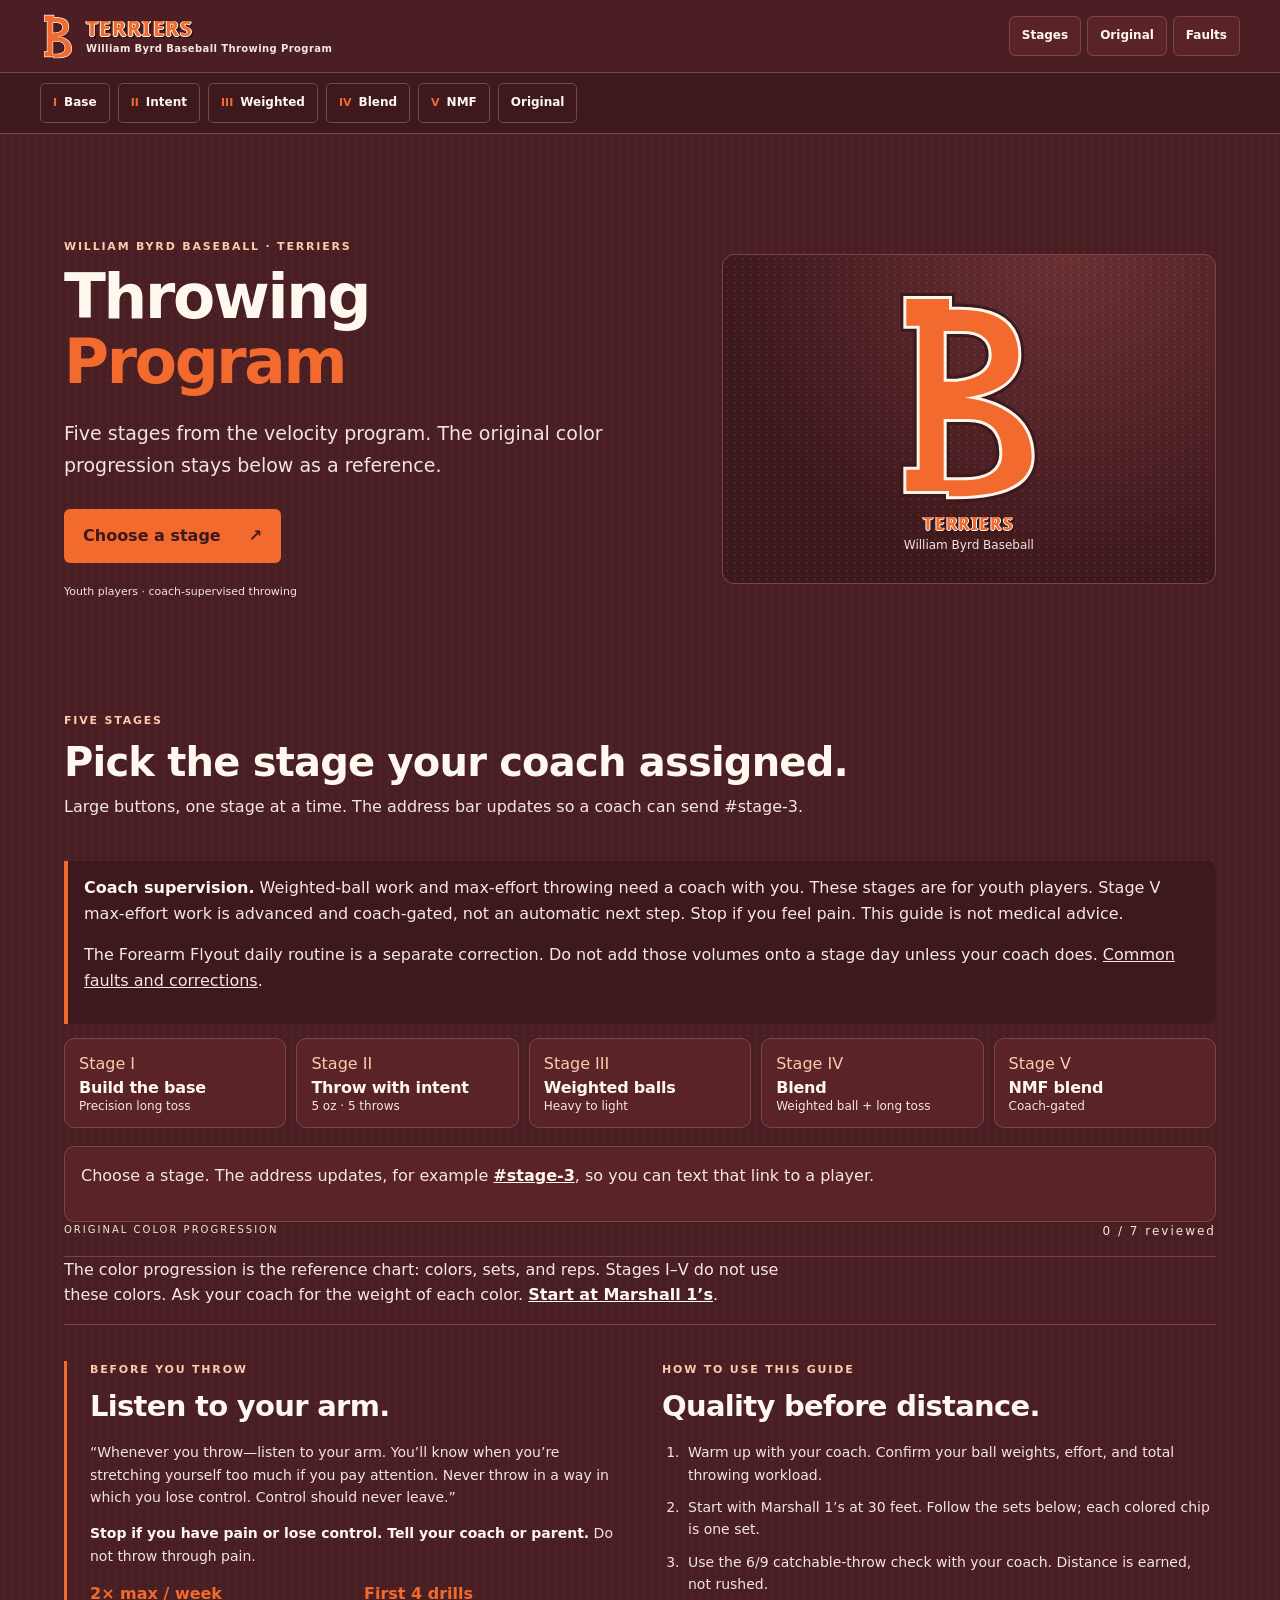
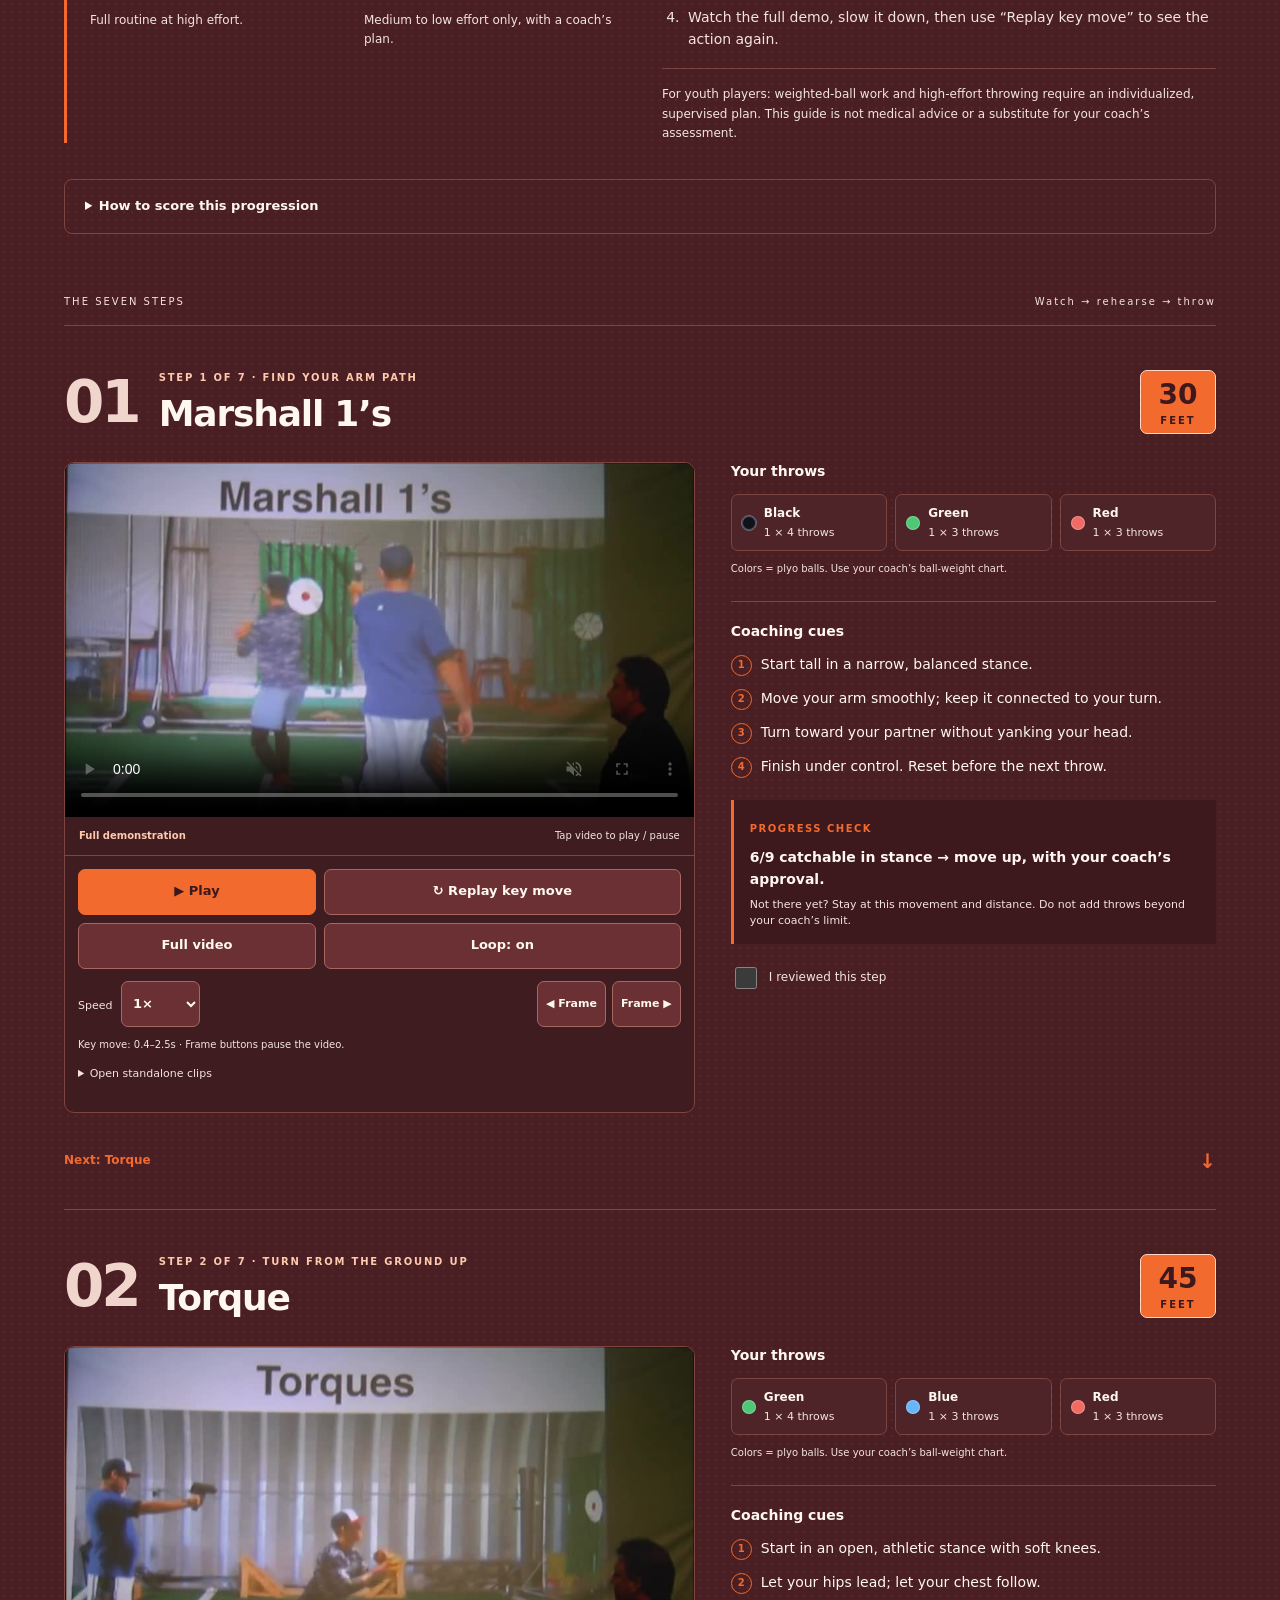
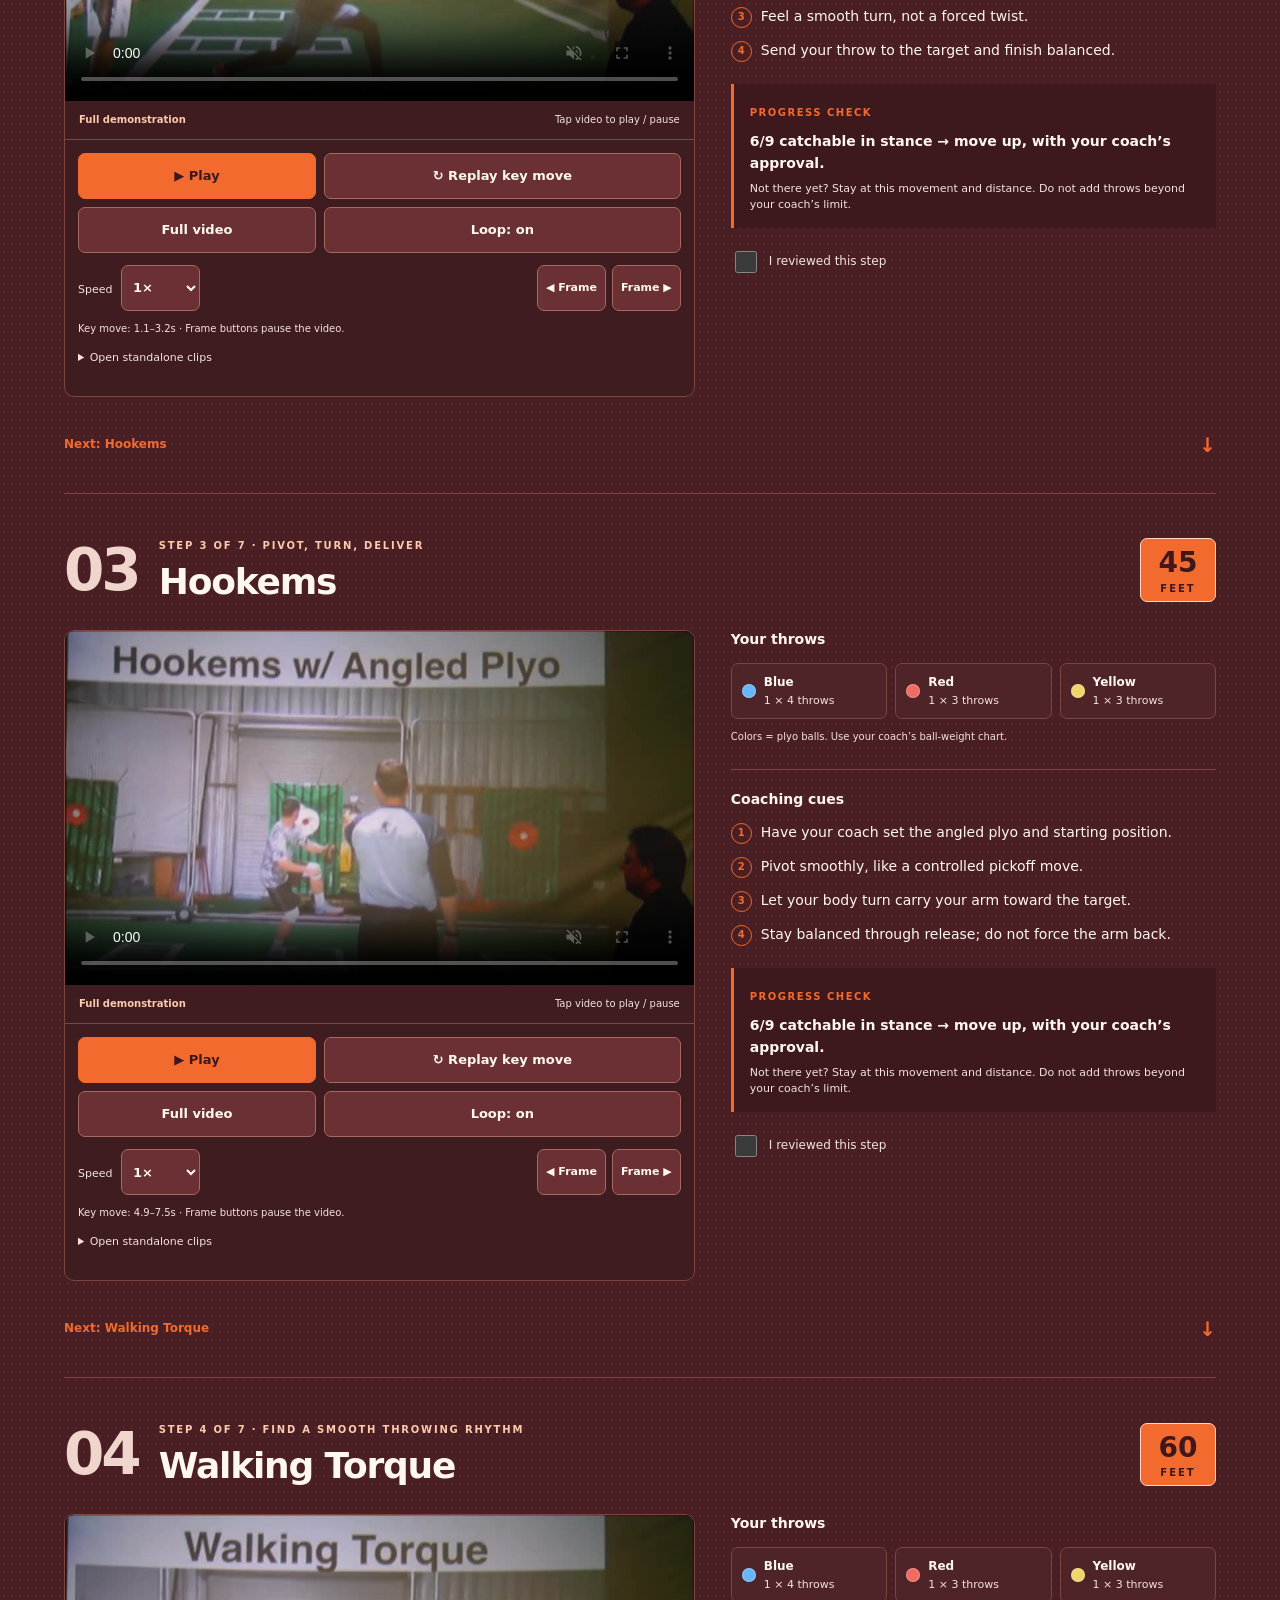
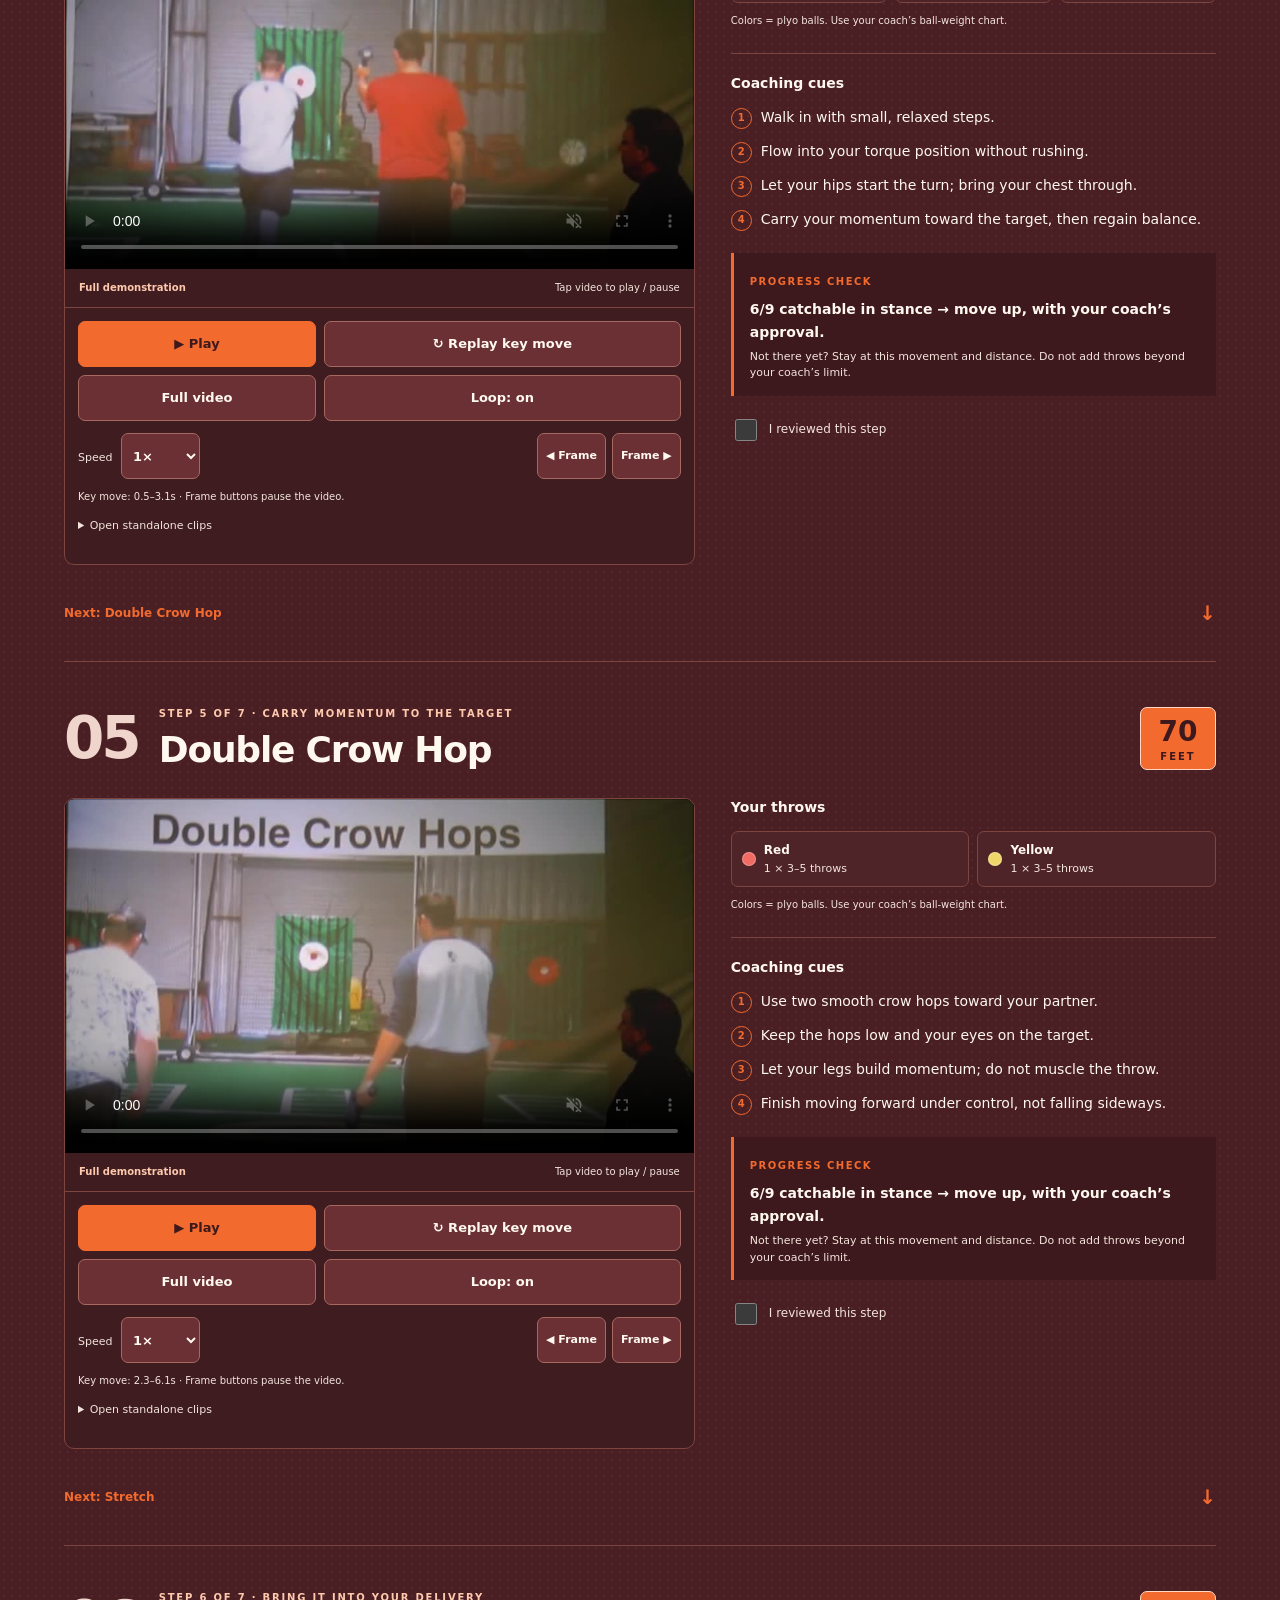
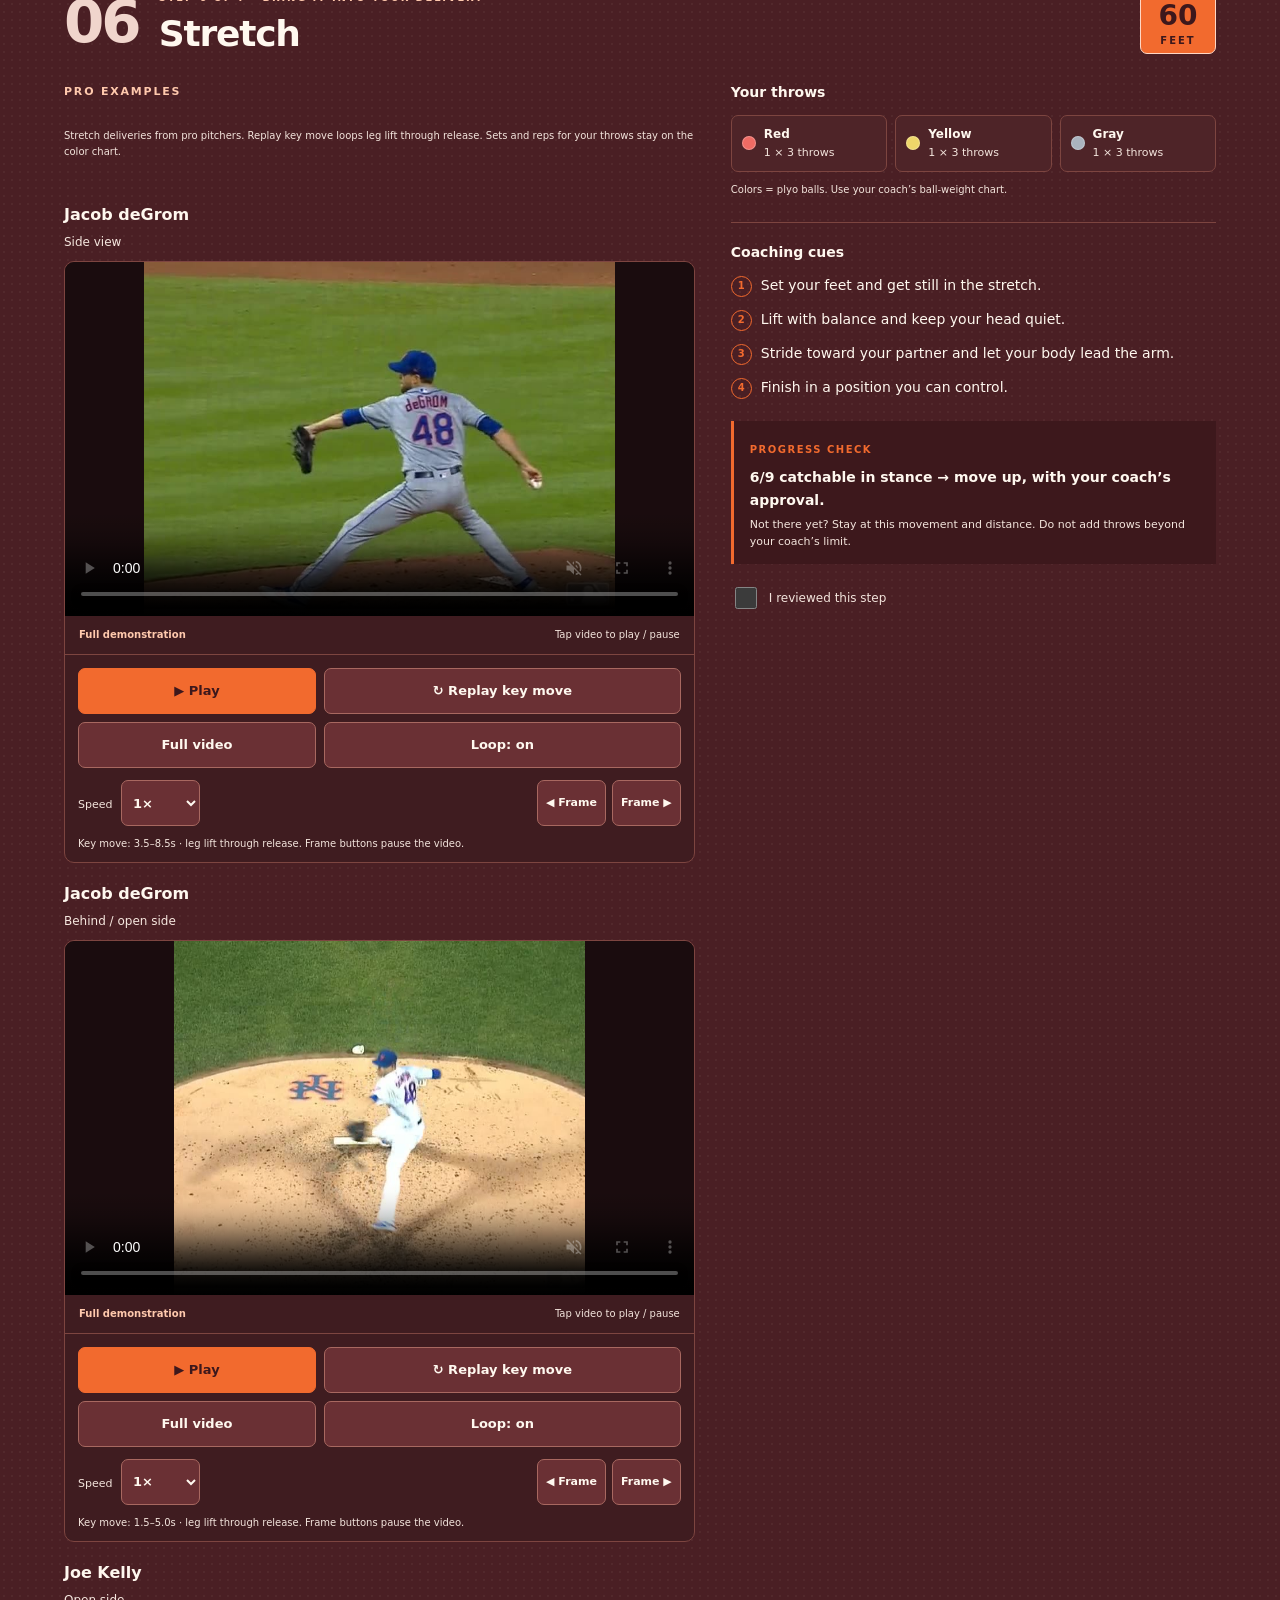
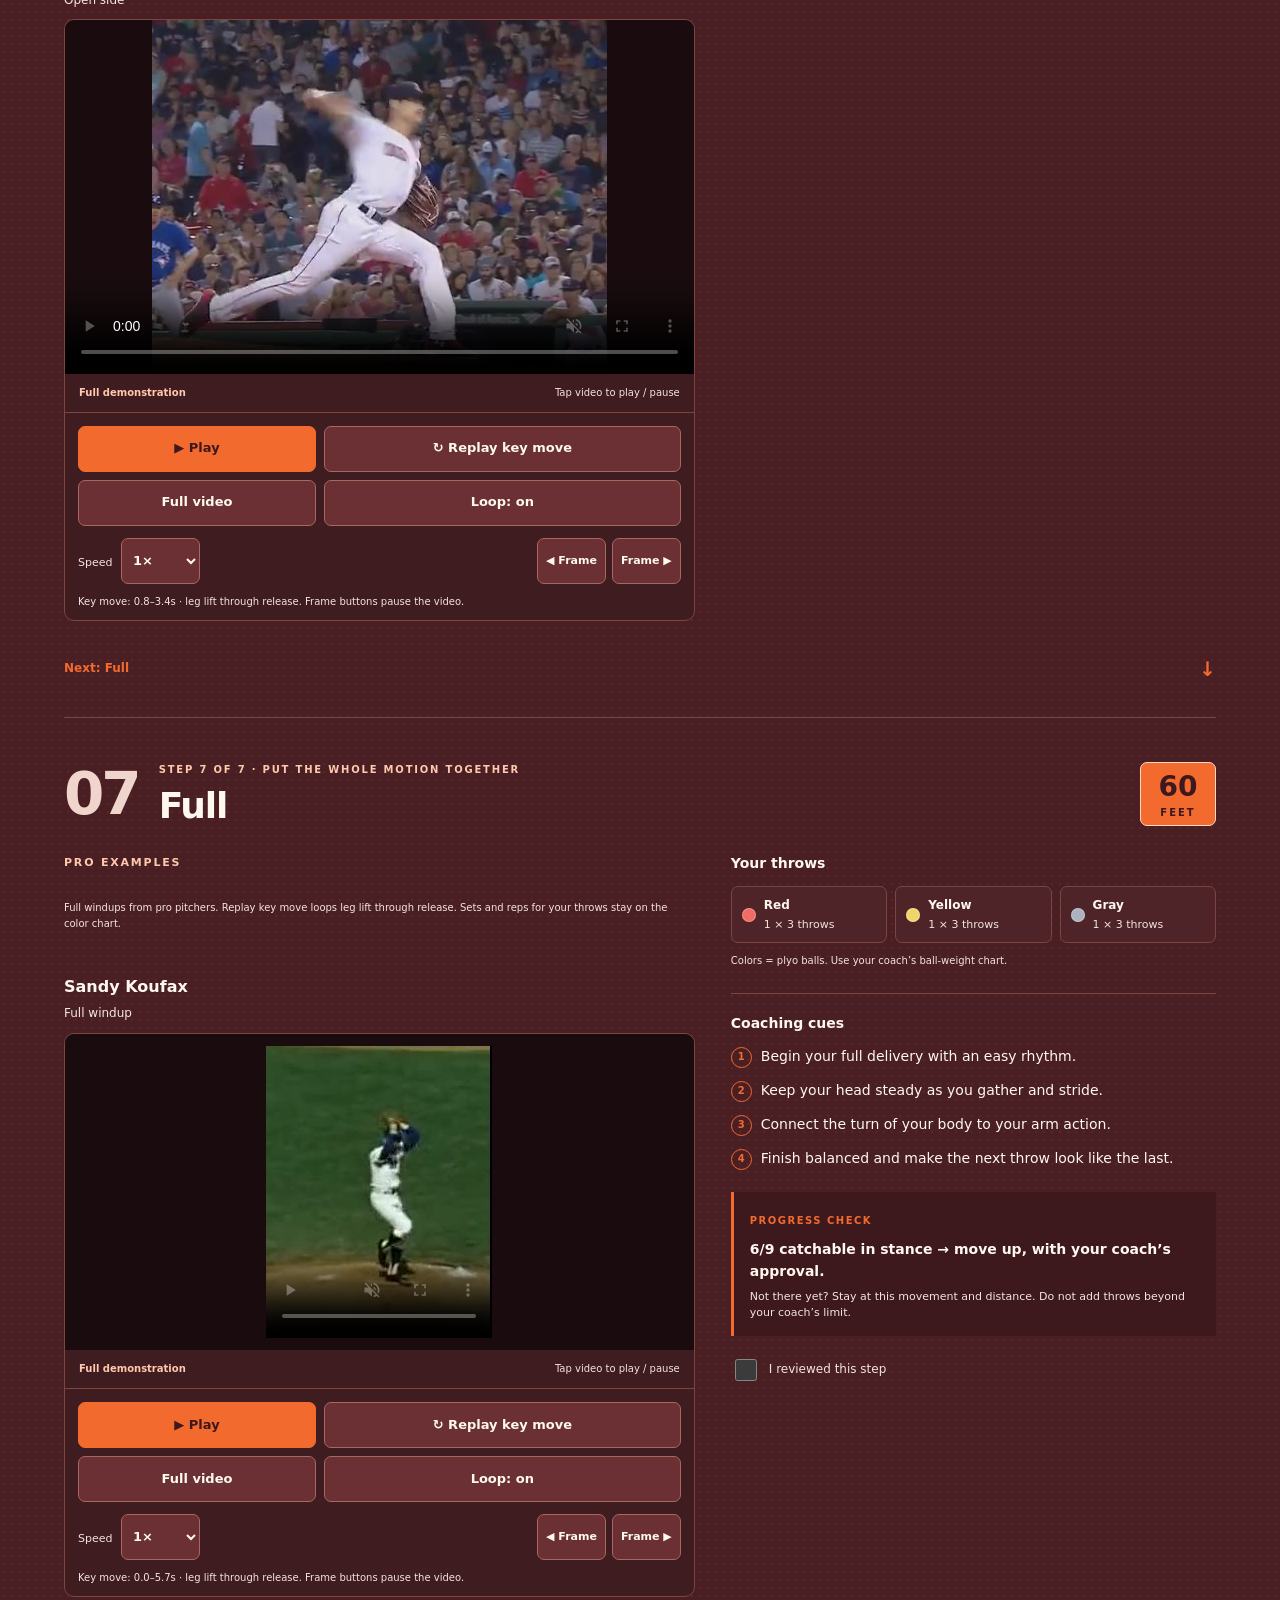
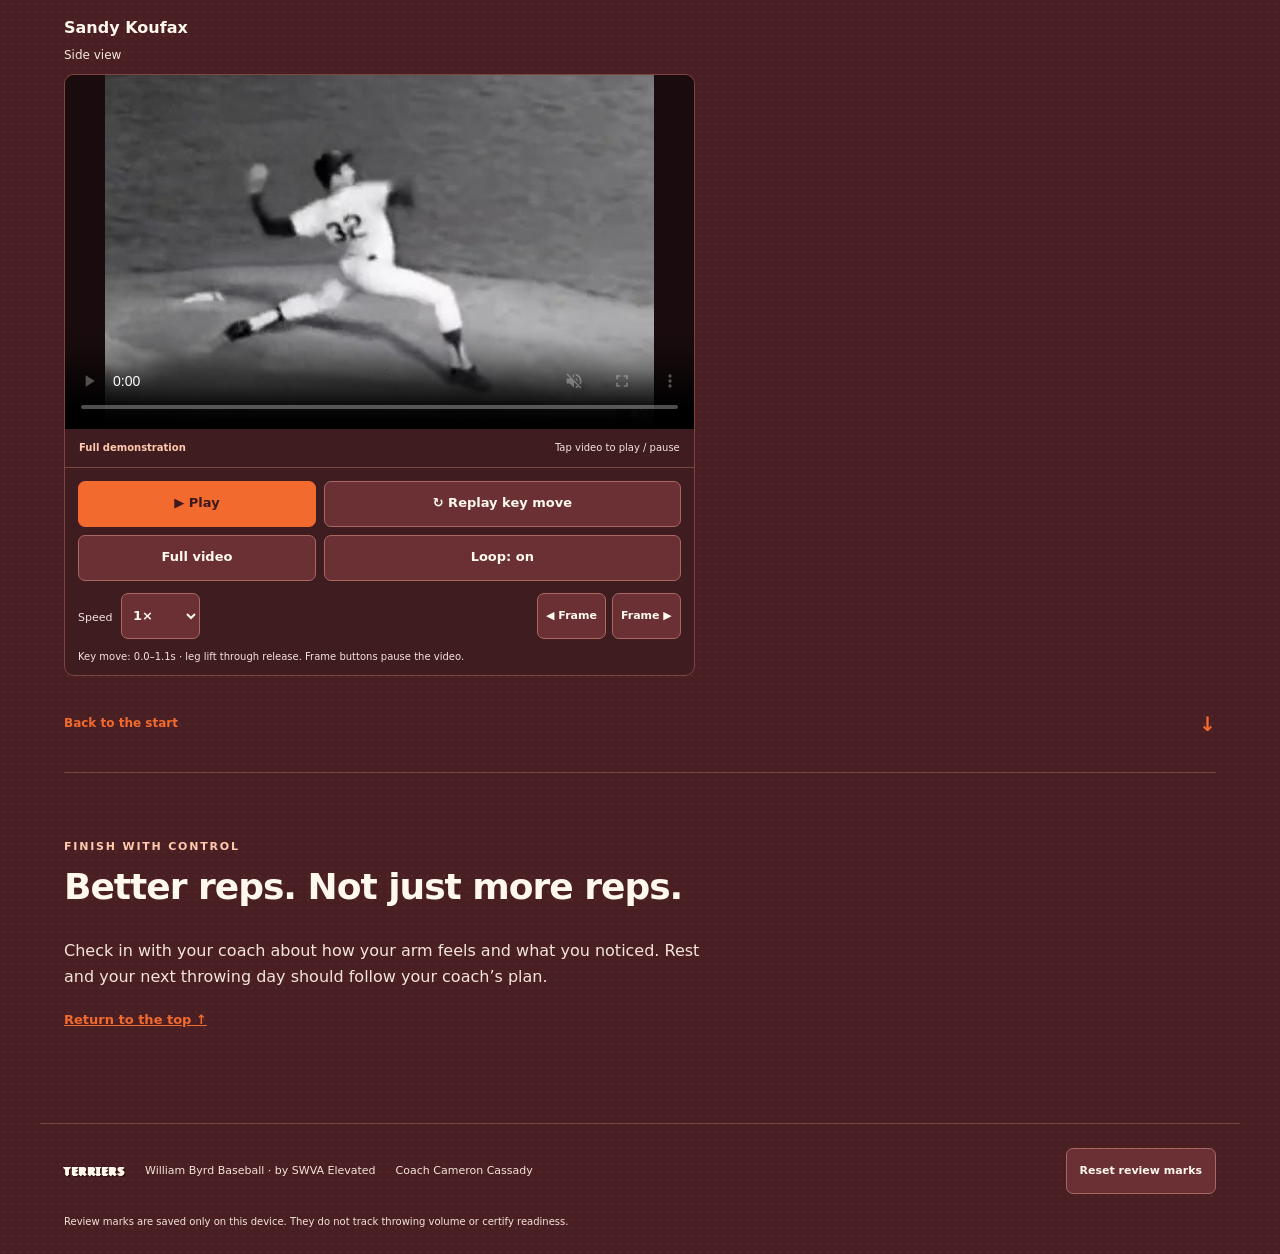
==== index.html @ 98c60e74 "Rewrite player-facing copy so it does not mention missing notes or videos Faults, stage cards, and t" ====
<!doctype html><html lang="en"><head><meta charset="utf-8"><meta name="viewport" content="width=device-width, initial-scale=1"><meta name="theme-color" content="#4a1f24"><meta name="description" content="William Byrd Terriers throwing program: five stages, the original color progression, and common faults."><title>William Byrd Baseball Throwing Program</title><link rel="icon" href="assets/icon.svg" type="image/svg+xml"><link rel="stylesheet" href="style.css"><link rel="stylesheet" href="brand.css"></head><body id="top"><a class="skip" href="#stages">Skip to the stages</a>
<div class="sticky-stack">
<header class="site-header"><a class="brand" href="#top" aria-label="William Byrd Baseball home"><img src="assets/mark.svg" alt="" width="36" height="48"><span><span class="wordmark">Terriers</span><small>William Byrd Baseball Throwing Program</small></span></a><nav class="page-nav" aria-label="Pages"><a href="#stages">Stages</a><a href="#original">Original</a><a href="faults.html">Faults</a></nav></header>
<nav class="drill-nav" id="context-nav" aria-label="Program stages"><a href="#stage-1"><span>I</span> Base</a><a href="#stage-2"><span>II</span> Intent</a><a href="#stage-3"><span>III</span> Weighted</a><a href="#stage-4"><span>IV</span> Blend</a><a href="#stage-5"><span>V</span> NMF</a><a href="#original">Original</a></nav>
</div>
<main>
<section class="hero"><div class="hero-copy"><p class="eyebrow">William Byrd Baseball · Terriers</p><h1>Throwing<br><em>Program</em></h1><p class="intro">Five stages from the velocity program. The original color progression stays below as a reference.</p><a class="start primary" href="#stages">Choose a stage <span>↗</span></a><p class="micro">Youth players · coach-supervised throwing</p></div><div class="hero-art" aria-hidden="true"><img class="hero-mark" src="assets/mark.svg" alt=""><div class="art-label"><b class="wordmark hero-word">Terriers</b><span>William Byrd Baseball</span></div></div></section>
<section id="stages" aria-labelledby="stages-title"><div class="stage-intro"><p class="eyebrow">Five stages</p><h2 id="stages-title">Pick the stage your coach assigned.</h2><p class="stage-lead">Large buttons, one stage at a time. The address bar updates so a coach can send #stage-3.</p></div>
<div class="supervision"><p><strong>Coach supervision.</strong> Weighted-ball work and max-effort throwing need a coach with you. These stages are for youth players. Stage V max-effort work is advanced and coach-gated, not an automatic next step. Stop if you feel pain. This guide is not medical advice.</p><p>The Forearm Flyout daily routine is a separate correction. Do not add those volumes onto a stage day unless your coach does. <a href="faults.html">Common faults and corrections</a>.</p></div>
<div class="stage-picker" role="tablist" aria-label="Program stages">
<a role="tab" id="tab-stage-1" href="#stage-1" data-stage="1" aria-selected="false"><span class="stage-kicker">Stage I</span><strong>Build the base</strong><small>Precision long toss</small></a>
<a role="tab" id="tab-stage-2" href="#stage-2" data-stage="2" aria-selected="false"><span class="stage-kicker">Stage II</span><strong>Throw with intent</strong><small>5 oz · 5 throws</small></a>
<a role="tab" id="tab-stage-3" href="#stage-3" data-stage="3" aria-selected="false"><span class="stage-kicker">Stage III</span><strong>Weighted balls</strong><small>Heavy to light</small></a>
<a role="tab" id="tab-stage-4" href="#stage-4" data-stage="4" aria-selected="false"><span class="stage-kicker">Stage IV</span><strong>Blend</strong><small>Weighted ball + long toss</small></a>
<a role="tab" id="tab-stage-5" href="#stage-5" data-stage="5" aria-selected="false"><span class="stage-kicker">Stage V</span><strong>NMF blend</strong><small>Coach-gated</small></a>
</div>
<noscript><p class="callout">The five stages need JavaScript. The original color progression is still on this page.</p></noscript>
<div id="stage-panel"><div class="stage-empty"><p>Choose a stage. The address updates, for example <a href="#stage-3">#stage-3</a>, so you can text that link to a player.</p></div></div>
</section>
<section id="original">
<div class="section-label"><span>ORIGINAL COLOR PROGRESSION</span><span class="review-total" aria-live="polite">0 / 7 reviewed</span></div>
<p class="original-intro" id="original-title">The color progression is the reference chart: colors, sets, and reps. Stages I–V do not use these colors. Ask your coach for the weight of each color. <a href="#drill-1">Start at Marshall 1’s</a>.</p>
<section class="before" aria-labelledby="before-title"><div class="safety"><p class="eyebrow">Before you throw</p><h2 id="before-title">Listen to your arm.</h2><p>“Whenever you throw—listen to your arm. You’ll know when you’re stretching yourself too much if you pay attention. Never throw in a way in which you lose control. Control should never leave.”</p><p><strong>Stop if you have pain or lose control. Tell your coach or parent.</strong> Do not throw through pain.</p><div class="limits"><span><b>2× max / week</b>Full routine at high effort.</span><span><b>First 4 drills</b>Medium to low effort only, with a coach’s plan.</span></div></div><div class="how"><p class="eyebrow">How to use this guide</p><h2>Quality before distance.</h2><ol><li>Warm up with your coach. Confirm your ball weights, effort, and total throwing workload.</li><li>Start with Marshall 1’s at 30 feet. Follow the sets below; each colored chip is one set.</li><li>Use the 6/9 catchable-throw check with your coach. Distance is earned, not rushed.</li><li>Watch the full demo, slow it down, then use “Replay key move” to see the action again.</li></ol><p class="coach-note">For youth players: weighted-ball work and high-effort throwing require an individualized, supervised plan. This guide is not medical advice or a substitute for your coach’s assessment.</p></div></section><details class="source-notes"><summary>How to score this progression</summary><div><p>Start with 8–10 throws at Marshall 1’s, 30 feet. If you use plyos, split the throws across the balls, at least 3 throws per ball. The sets on each card follow that chart. Double Crow Hop is 6–10 throws.</p><p>If 6 of 9 throws are catchable with the catcher in his stance, move to the next distance and movement. If not, repeat this movement and distance. After 5 rounds, go to the stretch, then the full delivery.</p><p><b>Ask your coach before you start.</b> “5 rounds” needs a definition, and the 6/9 check has to fit the throws already planned. Do not add five full circuits or nine extra test throws. Your coach sets the rounds and how to score the check.</p><p>The first four drills can be medium to low effort when your coach says so. Ball color is not a weight. Ask your coach for the ounces.</p></div></details><div class="section-label"><span>THE SEVEN STEPS</span><span>Watch → rehearse → throw</span></div><section class="drill" id="drill-1" aria-labelledby="title-1"><div class="drill-heading"><div class="step-number">01</div><div><p class="eyebrow">Step 1 of 7 · Find your arm path</p><h2 id="title-1">Marshall 1’s</h2></div><span class="distance">30<small>feet</small></span></div><div class="drill-grid"><div class="player" data-start="0.4" data-end="2.5">
     <div class="video-wrap"><video id="video-1" aria-label="Marshall 1’s demonstration" playsinline muted loop controls preload="metadata" poster="assets/1_marshall.jpg"><source src="assets/1_marshall.mp4" type="video/mp4">Your browser does not support video. <a href="assets/1_marshall.mp4">Open the video</a>.</video></div>
     <div class="video-caption"><span class="mode">Full demonstration</span><span>Tap video to play / pause</span></div>
     <div class="controls"><button type="button" class="play primary" aria-controls="video-1">▶ Play</button><button type="button" class="key" aria-pressed="false">↻ Replay key move</button><button type="button" class="full">Full video</button><button type="button" class="loop" aria-pressed="true">Loop: on</button></div>
     <div class="fine-controls"><label>Speed <select aria-label="Playback speed for Marshall 1’s"><option value="0.25">0.25×</option><option value="0.5">0.5×</option><option value="1" selected>1×</option></select></label><div class="frames"><button type="button" class="back" aria-label="Previous frame">◀ Frame</button><button type="button" class="forward" aria-label="Next frame">Frame ▶</button></div></div>
     <p class="player-note">Key move: 0.4–2.5s · Frame buttons pause the video.</p><p class="video-error" hidden>Video could not load. <a href="assets/1_marshall.mp4">Open the full video directly</a>.</p>
     <details class="clip-link"><summary>Open standalone clips</summary><a href="assets/1_marshall_key.mp4">Key-move clip ↗</a> <a href="assets/1_marshall.mp4">Full demonstration ↗</a></details>
    </div><div class="drill-instructions"><h3>Your throws</h3><div class="balls"><span class="ball"><i class="black"></i><span><b>Black</b><small>1 × 4 throws</small></span></span><span class="ball"><i class="green"></i><span><b>Green</b><small>1 × 3 throws</small></span></span><span class="ball"><i class="red"></i><span><b>Red</b><small>1 × 3 throws</small></span></span></div><p class="reps-note">Colors = plyo balls. Use your coach’s ball-weight chart.</p><h3 class="cue-heading">Coaching cues</h3><ol class="cues"><li>Start tall in a narrow, balanced stance.</li><li>Move your arm smoothly; keep it connected to your turn.</li><li>Turn toward your partner without yanking your head.</li><li>Finish under control. Reset before the next throw.</li></ol><div class="progress-check"><b>Progress check</b><p>6/9 catchable in stance → move up, with your coach’s approval.</p><small>Not there yet? Stay at this movement and distance. Do not add throws beyond your coach’s limit.</small></div><label class="review"><input type="checkbox" data-step="1"> I reviewed this step</label></div></div><a class="next" href="#drill-2">Next: Torque <span>↓</span></a></section><section class="drill" id="drill-2" aria-labelledby="title-2"><div class="drill-heading"><div class="step-number">02</div><div><p class="eyebrow">Step 2 of 7 · Turn from the ground up</p><h2 id="title-2">Torque</h2></div><span class="distance">45<small>feet</small></span></div><div class="drill-grid"><div class="player" data-start="1.1" data-end="3.2">
     <div class="video-wrap"><video id="video-2" aria-label="Torque demonstration" playsinline muted loop controls preload="metadata" poster="assets/2_torque.jpg"><source src="assets/2_torque.mp4" type="video/mp4">Your browser does not support video. <a href="assets/2_torque.mp4">Open the video</a>.</video></div>
     <div class="video-caption"><span class="mode">Full demonstration</span><span>Tap video to play / pause</span></div>
     <div class="controls"><button type="button" class="play primary" aria-controls="video-2">▶ Play</button><button type="button" class="key" aria-pressed="false">↻ Replay key move</button><button type="button" class="full">Full video</button><button type="button" class="loop" aria-pressed="true">Loop: on</button></div>
     <div class="fine-controls"><label>Speed <select aria-label="Playback speed for Torque"><option value="0.25">0.25×</option><option value="0.5">0.5×</option><option value="1" selected>1×</option></select></label><div class="frames"><button type="button" class="back" aria-label="Previous frame">◀ Frame</button><button type="button" class="forward" aria-label="Next frame">Frame ▶</button></div></div>
     <p class="player-note">Key move: 1.1–3.2s · Frame buttons pause the video.</p><p class="video-error" hidden>Video could not load. <a href="assets/2_torque.mp4">Open the full video directly</a>.</p>
     <details class="clip-link"><summary>Open standalone clips</summary><a href="assets/2_torque_key.mp4">Key-move clip ↗</a> <a href="assets/2_torque.mp4">Full demonstration ↗</a></details>
    </div><div class="drill-instructions"><h3>Your throws</h3><div class="balls"><span class="ball"><i class="green"></i><span><b>Green</b><small>1 × 4 throws</small></span></span><span class="ball"><i class="blue"></i><span><b>Blue</b><small>1 × 3 throws</small></span></span><span class="ball"><i class="red"></i><span><b>Red</b><small>1 × 3 throws</small></span></span></div><p class="reps-note">Colors = plyo balls. Use your coach’s ball-weight chart.</p><h3 class="cue-heading">Coaching cues</h3><ol class="cues"><li>Start in an open, athletic stance with soft knees.</li><li>Let your hips lead; let your chest follow.</li><li>Feel a smooth turn, not a forced twist.</li><li>Send your throw to the target and finish balanced.</li></ol><div class="progress-check"><b>Progress check</b><p>6/9 catchable in stance → move up, with your coach’s approval.</p><small>Not there yet? Stay at this movement and distance. Do not add throws beyond your coach’s limit.</small></div><label class="review"><input type="checkbox" data-step="2"> I reviewed this step</label></div></div><a class="next" href="#drill-3">Next: Hookems <span>↓</span></a></section><section class="drill" id="drill-3" aria-labelledby="title-3"><div class="drill-heading"><div class="step-number">03</div><div><p class="eyebrow">Step 3 of 7 · Pivot, turn, deliver</p><h2 id="title-3">Hookems</h2></div><span class="distance">45<small>feet</small></span></div><div class="drill-grid"><div class="player" data-start="4.9" data-end="7.5">
     <div class="video-wrap"><video id="video-3" aria-label="Hookems demonstration" playsinline muted loop controls preload="metadata" poster="assets/3_hookems.jpg"><source src="assets/3_hookems.mp4" type="video/mp4">Your browser does not support video. <a href="assets/3_hookems.mp4">Open the video</a>.</video></div>
     <div class="video-caption"><span class="mode">Full demonstration</span><span>Tap video to play / pause</span></div>
     <div class="controls"><button type="button" class="play primary" aria-controls="video-3">▶ Play</button><button type="button" class="key" aria-pressed="false">↻ Replay key move</button><button type="button" class="full">Full video</button><button type="button" class="loop" aria-pressed="true">Loop: on</button></div>
     <div class="fine-controls"><label>Speed <select aria-label="Playback speed for Hookems"><option value="0.25">0.25×</option><option value="0.5">0.5×</option><option value="1" selected>1×</option></select></label><div class="frames"><button type="button" class="back" aria-label="Previous frame">◀ Frame</button><button type="button" class="forward" aria-label="Next frame">Frame ▶</button></div></div>
     <p class="player-note">Key move: 4.9–7.5s · Frame buttons pause the video.</p><p class="video-error" hidden>Video could not load. <a href="assets/3_hookems.mp4">Open the full video directly</a>.</p>
     <details class="clip-link"><summary>Open standalone clips</summary><a href="assets/3_hookems_key.mp4">Key-move clip ↗</a> <a href="assets/3_hookems.mp4">Full demonstration ↗</a></details>
    </div><div class="drill-instructions"><h3>Your throws</h3><div class="balls"><span class="ball"><i class="blue"></i><span><b>Blue</b><small>1 × 4 throws</small></span></span><span class="ball"><i class="red"></i><span><b>Red</b><small>1 × 3 throws</small></span></span><span class="ball"><i class="yellow"></i><span><b>Yellow</b><small>1 × 3 throws</small></span></span></div><p class="reps-note">Colors = plyo balls. Use your coach’s ball-weight chart.</p><h3 class="cue-heading">Coaching cues</h3><ol class="cues"><li>Have your coach set the angled plyo and starting position.</li><li>Pivot smoothly, like a controlled pickoff move.</li><li>Let your body turn carry your arm toward the target.</li><li>Stay balanced through release; do not force the arm back.</li></ol><div class="progress-check"><b>Progress check</b><p>6/9 catchable in stance → move up, with your coach’s approval.</p><small>Not there yet? Stay at this movement and distance. Do not add throws beyond your coach’s limit.</small></div><label class="review"><input type="checkbox" data-step="3"> I reviewed this step</label></div></div><a class="next" href="#drill-4">Next: Walking Torque <span>↓</span></a></section><section class="drill" id="drill-4" aria-labelledby="title-4"><div class="drill-heading"><div class="step-number">04</div><div><p class="eyebrow">Step 4 of 7 · Find a smooth throwing rhythm</p><h2 id="title-4">Walking Torque</h2></div><span class="distance">60<small>feet</small></span></div><div class="drill-grid"><div class="player" data-start="0.5" data-end="3.1">
     <div class="video-wrap"><video id="video-4" aria-label="Walking Torque demonstration" playsinline muted loop controls preload="metadata" poster="assets/4_walking.jpg"><source src="assets/4_walking.mp4" type="video/mp4">Your browser does not support video. <a href="assets/4_walking.mp4">Open the video</a>.</video></div>
     <div class="video-caption"><span class="mode">Full demonstration</span><span>Tap video to play / pause</span></div>
     <div class="controls"><button type="button" class="play primary" aria-controls="video-4">▶ Play</button><button type="button" class="key" aria-pressed="false">↻ Replay key move</button><button type="button" class="full">Full video</button><button type="button" class="loop" aria-pressed="true">Loop: on</button></div>
     <div class="fine-controls"><label>Speed <select aria-label="Playback speed for Walking Torque"><option value="0.25">0.25×</option><option value="0.5">0.5×</option><option value="1" selected>1×</option></select></label><div class="frames"><button type="button" class="back" aria-label="Previous frame">◀ Frame</button><button type="button" class="forward" aria-label="Next frame">Frame ▶</button></div></div>
     <p class="player-note">Key move: 0.5–3.1s · Frame buttons pause the video.</p><p class="video-error" hidden>Video could not load. <a href="assets/4_walking.mp4">Open the full video directly</a>.</p>
     <details class="clip-link"><summary>Open standalone clips</summary><a href="assets/4_walking_key.mp4">Key-move clip ↗</a> <a href="assets/4_walking.mp4">Full demonstration ↗</a></details>
    </div><div class="drill-instructions"><h3>Your throws</h3><div class="balls"><span class="ball"><i class="blue"></i><span><b>Blue</b><small>1 × 4 throws</small></span></span><span class="ball"><i class="red"></i><span><b>Red</b><small>1 × 3 throws</small></span></span><span class="ball"><i class="yellow"></i><span><b>Yellow</b><small>1 × 3 throws</small></span></span></div><p class="reps-note">Colors = plyo balls. Use your coach’s ball-weight chart.</p><h3 class="cue-heading">Coaching cues</h3><ol class="cues"><li>Walk in with small, relaxed steps.</li><li>Flow into your torque position without rushing.</li><li>Let your hips start the turn; bring your chest through.</li><li>Carry your momentum toward the target, then regain balance.</li></ol><div class="progress-check"><b>Progress check</b><p>6/9 catchable in stance → move up, with your coach’s approval.</p><small>Not there yet? Stay at this movement and distance. Do not add throws beyond your coach’s limit.</small></div><label class="review"><input type="checkbox" data-step="4"> I reviewed this step</label></div></div><a class="next" href="#drill-5">Next: Double Crow Hop <span>↓</span></a></section><section class="drill" id="drill-5" aria-labelledby="title-5"><div class="drill-heading"><div class="step-number">05</div><div><p class="eyebrow">Step 5 of 7 · Carry momentum to the target</p><h2 id="title-5">Double Crow Hop</h2></div><span class="distance">70<small>feet</small></span></div><div class="drill-grid"><div class="player" data-start="2.3" data-end="6.1">
     <div class="video-wrap"><video id="video-5" aria-label="Double Crow Hop demonstration" playsinline muted loop controls preload="metadata" poster="assets/5_crow.jpg"><source src="assets/5_crow.mp4" type="video/mp4">Your browser does not support video. <a href="assets/5_crow.mp4">Open the video</a>.</video></div>
     <div class="video-caption"><span class="mode">Full demonstration</span><span>Tap video to play / pause</span></div>
     <div class="controls"><button type="button" class="play primary" aria-controls="video-5">▶ Play</button><button type="button" class="key" aria-pressed="false">↻ Replay key move</button><button type="button" class="full">Full video</button><button type="button" class="loop" aria-pressed="true">Loop: on</button></div>
     <div class="fine-controls"><label>Speed <select aria-label="Playback speed for Double Crow Hop"><option value="0.25">0.25×</option><option value="0.5">0.5×</option><option value="1" selected>1×</option></select></label><div class="frames"><button type="button" class="back" aria-label="Previous frame">◀ Frame</button><button type="button" class="forward" aria-label="Next frame">Frame ▶</button></div></div>
     <p class="player-note">Key move: 2.3–6.1s · Frame buttons pause the video.</p><p class="video-error" hidden>Video could not load. <a href="assets/5_crow.mp4">Open the full video directly</a>.</p>
     <details class="clip-link"><summary>Open standalone clips</summary><a href="assets/5_crow_key.mp4">Key-move clip ↗</a> <a href="assets/5_crow.mp4">Full demonstration ↗</a></details>
    </div><div class="drill-instructions"><h3>Your throws</h3><div class="balls"><span class="ball"><i class="red"></i><span><b>Red</b><small>1 × 3–5 throws</small></span></span><span class="ball"><i class="yellow"></i><span><b>Yellow</b><small>1 × 3–5 throws</small></span></span></div><p class="reps-note">Colors = plyo balls. Use your coach’s ball-weight chart.</p><h3 class="cue-heading">Coaching cues</h3><ol class="cues"><li>Use two smooth crow hops toward your partner.</li><li>Keep the hops low and your eyes on the target.</li><li>Let your legs build momentum; do not muscle the throw.</li><li>Finish moving forward under control, not falling sideways.</li></ol><div class="progress-check"><b>Progress check</b><p>6/9 catchable in stance → move up, with your coach’s approval.</p><small>Not there yet? Stay at this movement and distance. Do not add throws beyond your coach’s limit.</small></div><label class="review"><input type="checkbox" data-step="5"> I reviewed this step</label></div></div><a class="next" href="#drill-6">Next: Stretch <span>↓</span></a></section><section class="drill" id="drill-6" aria-labelledby="title-6"><div class="drill-heading"><div class="step-number">06</div><div><p class="eyebrow">Step 6 of 7 · Bring it into your delivery</p><h2 id="title-6">Stretch</h2></div><span class="distance">60<small>feet</small></span></div><div class="drill-grid"><div class="pro-strip"><p class="eyebrow">Pro examples</p><p class="reps-note">Stretch deliveries from pro pitchers. Replay key move loops leg lift through release. Sets and reps for your throws stay on the color chart.</p><figure class="pro-clip"><figcaption><b>Jacob deGrom</b><small>Side view</small></figcaption><div class="player" data-start="3.5" data-end="8.5">
     <div class="video-wrap"><video id="video-degrom-side" aria-label="Jacob deGrom, Side view" playsinline muted loop controls preload="metadata" poster="assets/pro_degrom_side.jpg"><source src="assets/pro_degrom_side.mp4" type="video/mp4">Your browser does not support video. <a href="assets/pro_degrom_side.mp4">Open the video</a>.</video></div>
     <div class="video-caption"><span class="mode">Full demonstration</span><span>Tap video to play / pause</span></div>
     <div class="controls"><button type="button" class="play primary" aria-controls="video-degrom-side">▶ Play</button><button type="button" class="key" aria-pressed="false">↻ Replay key move</button><button type="button" class="full">Full video</button><button type="button" class="loop" aria-pressed="true">Loop: on</button></div>
     <div class="fine-controls"><label>Speed <select aria-label="Playback speed for Jacob deGrom, Side view"><option value="0.25">0.25×</option><option value="0.5">0.5×</option><option value="1" selected>1×</option></select></label><div class="frames"><button type="button" class="back" aria-label="Previous frame">◀ Frame</button><button type="button" class="forward" aria-label="Next frame">Frame ▶</button></div></div>
     <p class="player-note">Key move: 3.5–8.5s · leg lift through release. Frame buttons pause the video.</p>
     <p class="video-error" hidden>Video could not load. <a href="assets/pro_degrom_side.mp4">Open the clip directly</a>.</p>
    </div></figure><figure class="pro-clip"><figcaption><b>Jacob deGrom</b><small>Behind / open side</small></figcaption><div class="player" data-start="1.5" data-end="5.0">
     <div class="video-wrap"><video id="video-degrom-goat" aria-label="Jacob deGrom, Behind / open side" playsinline muted loop controls preload="metadata" poster="assets/pro_degrom_goat.jpg"><source src="assets/pro_degrom_goat.mp4" type="video/mp4">Your browser does not support video. <a href="assets/pro_degrom_goat.mp4">Open the video</a>.</video></div>
     <div class="video-caption"><span class="mode">Full demonstration</span><span>Tap video to play / pause</span></div>
     <div class="controls"><button type="button" class="play primary" aria-controls="video-degrom-goat">▶ Play</button><button type="button" class="key" aria-pressed="false">↻ Replay key move</button><button type="button" class="full">Full video</button><button type="button" class="loop" aria-pressed="true">Loop: on</button></div>
     <div class="fine-controls"><label>Speed <select aria-label="Playback speed for Jacob deGrom, Behind / open side"><option value="0.25">0.25×</option><option value="0.5">0.5×</option><option value="1" selected>1×</option></select></label><div class="frames"><button type="button" class="back" aria-label="Previous frame">◀ Frame</button><button type="button" class="forward" aria-label="Next frame">Frame ▶</button></div></div>
     <p class="player-note">Key move: 1.5–5.0s · leg lift through release. Frame buttons pause the video.</p>
     <p class="video-error" hidden>Video could not load. <a href="assets/pro_degrom_goat.mp4">Open the clip directly</a>.</p>
    </div></figure><figure class="pro-clip"><figcaption><b>Joe Kelly</b><small>Open side</small></figcaption><div class="player" data-start="0.8" data-end="3.4">
     <div class="video-wrap"><video id="video-kelly" aria-label="Joe Kelly, Open side" playsinline muted loop controls preload="metadata" poster="assets/pro_kelly.jpg"><source src="assets/pro_kelly.mp4" type="video/mp4">Your browser does not support video. <a href="assets/pro_kelly.mp4">Open the video</a>.</video></div>
     <div class="video-caption"><span class="mode">Full demonstration</span><span>Tap video to play / pause</span></div>
     <div class="controls"><button type="button" class="play primary" aria-controls="video-kelly">▶ Play</button><button type="button" class="key" aria-pressed="false">↻ Replay key move</button><button type="button" class="full">Full video</button><button type="button" class="loop" aria-pressed="true">Loop: on</button></div>
     <div class="fine-controls"><label>Speed <select aria-label="Playback speed for Joe Kelly, Open side"><option value="0.25">0.25×</option><option value="0.5">0.5×</option><option value="1" selected>1×</option></select></label><div class="frames"><button type="button" class="back" aria-label="Previous frame">◀ Frame</button><button type="button" class="forward" aria-label="Next frame">Frame ▶</button></div></div>
     <p class="player-note">Key move: 0.8–3.4s · leg lift through release. Frame buttons pause the video.</p>
     <p class="video-error" hidden>Video could not load. <a href="assets/pro_kelly.mp4">Open the clip directly</a>.</p>
    </div></figure></div><div class="drill-instructions"><h3>Your throws</h3><div class="balls"><span class="ball"><i class="red"></i><span><b>Red</b><small>1 × 3 throws</small></span></span><span class="ball"><i class="yellow"></i><span><b>Yellow</b><small>1 × 3 throws</small></span></span><span class="ball"><i class="gray"></i><span><b>Gray</b><small>1 × 3 throws</small></span></span></div><p class="reps-note">Colors = plyo balls. Use your coach’s ball-weight chart.</p><h3 class="cue-heading">Coaching cues</h3><ol class="cues"><li>Set your feet and get still in the stretch.</li><li>Lift with balance and keep your head quiet.</li><li>Stride toward your partner and let your body lead the arm.</li><li>Finish in a position you can control.</li></ol><div class="progress-check"><b>Progress check</b><p>6/9 catchable in stance → move up, with your coach’s approval.</p><small>Not there yet? Stay at this movement and distance. Do not add throws beyond your coach’s limit.</small></div><label class="review"><input type="checkbox" data-step="6"> I reviewed this step</label></div></div><a class="next" href="#drill-7">Next: Full <span>↓</span></a></section><section class="drill" id="drill-7" aria-labelledby="title-7"><div class="drill-heading"><div class="step-number">07</div><div><p class="eyebrow">Step 7 of 7 · Put the whole motion together</p><h2 id="title-7">Full</h2></div><span class="distance">60<small>feet</small></span></div><div class="drill-grid"><div class="pro-strip"><p class="eyebrow">Pro examples</p><p class="reps-note">Full windups from pro pitchers. Replay key move loops leg lift through release. Sets and reps for your throws stay on the color chart.</p><figure class="pro-clip"><figcaption><b>Sandy Koufax</b><small>Full windup</small></figcaption><div class="player is-small" data-start="0.0" data-end="5.7">
     <div class="video-wrap"><video id="video-koufax-windup" aria-label="Sandy Koufax, Full windup" playsinline muted loop controls preload="metadata" poster="assets/pro_koufax_windup.jpg" width="226" height="292"><source src="assets/pro_koufax_windup.mp4" type="video/mp4">Your browser does not support video. <a href="assets/pro_koufax_windup.mp4">Open the video</a>.</video></div>
     <div class="video-caption"><span class="mode">Full demonstration</span><span>Tap video to play / pause</span></div>
     <div class="controls"><button type="button" class="play primary" aria-controls="video-koufax-windup">▶ Play</button><button type="button" class="key" aria-pressed="false">↻ Replay key move</button><button type="button" class="full">Full video</button><button type="button" class="loop" aria-pressed="true">Loop: on</button></div>
     <div class="fine-controls"><label>Speed <select aria-label="Playback speed for Sandy Koufax, Full windup"><option value="0.25">0.25×</option><option value="0.5">0.5×</option><option value="1" selected>1×</option></select></label><div class="frames"><button type="button" class="back" aria-label="Previous frame">◀ Frame</button><button type="button" class="forward" aria-label="Next frame">Frame ▶</button></div></div>
     <p class="player-note">Key move: 0.0–5.7s · leg lift through release. Frame buttons pause the video.</p>
     <p class="video-error" hidden>Video could not load. <a href="assets/pro_koufax_windup.mp4">Open the clip directly</a>.</p>
    </div></figure><figure class="pro-clip"><figcaption><b>Sandy Koufax</b><small>Side view</small></figcaption><div class="player" data-start="0.0" data-end="1.1">
     <div class="video-wrap"><video id="video-koufax-side" aria-label="Sandy Koufax, Side view" playsinline muted loop controls preload="metadata" poster="assets/pro_koufax_side.jpg"><source src="assets/pro_koufax_side.mp4" type="video/mp4">Your browser does not support video. <a href="assets/pro_koufax_side.mp4">Open the video</a>.</video></div>
     <div class="video-caption"><span class="mode">Full demonstration</span><span>Tap video to play / pause</span></div>
     <div class="controls"><button type="button" class="play primary" aria-controls="video-koufax-side">▶ Play</button><button type="button" class="key" aria-pressed="false">↻ Replay key move</button><button type="button" class="full">Full video</button><button type="button" class="loop" aria-pressed="true">Loop: on</button></div>
     <div class="fine-controls"><label>Speed <select aria-label="Playback speed for Sandy Koufax, Side view"><option value="0.25">0.25×</option><option value="0.5">0.5×</option><option value="1" selected>1×</option></select></label><div class="frames"><button type="button" class="back" aria-label="Previous frame">◀ Frame</button><button type="button" class="forward" aria-label="Next frame">Frame ▶</button></div></div>
     <p class="player-note">Key move: 0.0–1.1s · leg lift through release. Frame buttons pause the video.</p>
     <p class="video-error" hidden>Video could not load. <a href="assets/pro_koufax_side.mp4">Open the clip directly</a>.</p>
    </div></figure></div><div class="drill-instructions"><h3>Your throws</h3><div class="balls"><span class="ball"><i class="red"></i><span><b>Red</b><small>1 × 3 throws</small></span></span><span class="ball"><i class="yellow"></i><span><b>Yellow</b><small>1 × 3 throws</small></span></span><span class="ball"><i class="gray"></i><span><b>Gray</b><small>1 × 3 throws</small></span></span></div><p class="reps-note">Colors = plyo balls. Use your coach’s ball-weight chart.</p><h3 class="cue-heading">Coaching cues</h3><ol class="cues"><li>Begin your full delivery with an easy rhythm.</li><li>Keep your head steady as you gather and stride.</li><li>Connect the turn of your body to your arm action.</li><li>Finish balanced and make the next throw look like the last.</li></ol><div class="progress-check"><b>Progress check</b><p>6/9 catchable in stance → move up, with your coach’s approval.</p><small>Not there yet? Stay at this movement and distance. Do not add throws beyond your coach’s limit.</small></div><label class="review"><input type="checkbox" data-step="7"> I reviewed this step</label></div></div><a class="next" href="#top">Back to the start <span>↓</span></a></section><section class="finish"><p class="eyebrow">Finish with control</p><h2>Better reps. Not just more reps.</h2><p>Check in with your coach about how your arm feels and what you noticed. Rest and your next throwing day should follow your coach’s plan.</p><a href="#top">Return to the top ↑</a></section></main></section><footer><span class="wordmark">Terriers</span><span>William Byrd Baseball · by SWVA Elevated</span><span>Coach Cameron Cassady</span><button type="button" id="reset">Reset review marks</button><small>Review marks are saved only on this device. They do not track throwing volume or certify readiness.</small></footer><script src="player.js"></script><script src="program-data.js"></script><script src="app.js"></script></body></html>
---- style.css ----
:root{color-scheme:dark;--bg:#4a1f24;--panel:#5a2328;--muted:#f3e4dc;--ink:#fff8ef;--line:#7d4540;--accent:#f26a2e;--header:142px}*{box-sizing:border-box}html{scroll-behavior:smooth;scroll-padding-top:var(--header)}body{margin:0;background:var(--bg);color:var(--ink);font:16px/1.6 system-ui,-apple-system,BlinkMacSystemFont,"Segoe UI",sans-serif}a{color:inherit}button,select,input{font:inherit}button,a,select,input{ -webkit-tap-highlight-color:transparent}button,select{min-height:46px;border:1px solid #a86860;border-radius:7px;background:#6a3034;color:var(--ink);padding:9px 13px;cursor:pointer;font-weight:650}button:hover,select:hover{border-color:var(--accent)}button:focus-visible,a:focus-visible,select:focus-visible,input:focus-visible,summary:focus-visible{outline:3px solid var(--accent);outline-offset:4px}.primary{background:var(--accent);border-color:var(--accent);color:#3d181c}.primary:hover{background:#ff8d55}.skip{position:absolute;z-index:20;top:-100px;background:var(--accent);color:#4a1f24;padding:12px}.skip:focus{top:10px}.site-header{position:sticky;top:0;z-index:10;height:80px;padding:12px max(24px,calc((100vw - 1200px)/2));display:flex;align-items:center;justify-content:space-between;background:#4a1f24f5;border-bottom:1px solid var(--line);backdrop-filter:blur(12px)}.brand{display:flex;gap:10px;text-decoration:none;align-items:center;line-height:1.1;letter-spacing:1.4px;font-size:18px}.brand svg{color:var(--accent)}.brand strong{color:var(--accent)}.brand small{display:block;letter-spacing:2.9px;font-size:8px;margin-top:6px;color:var(--muted)}.review-total{font-size:12px;color:var(--muted);font-variant-numeric:tabular-nums}.drill-nav{position:sticky;top:80px;z-index:10;display:flex;gap:8px;padding:10px max(24px,calc((100vw - 1200px)/2));height:62px;overflow-x:auto;white-space:nowrap;background:#3d181cf5;border-bottom:1px solid var(--line);scrollbar-width:thin}.drill-nav a{display:inline-flex;align-items:center;gap:7px;text-decoration:none;border:1px solid var(--line);padding:6px 12px;border-radius:5px;font-size:12px;font-weight:650;min-height:40px}.drill-nav a span{color:var(--accent);font-size:11px}.drill-nav a.active{border-color:var(--accent);background:#f26a2e}.drill-nav a.done:after{content:'✓';color:var(--accent)}main{max-width:1200px;margin:auto;padding:0 24px}.hero{display:grid;grid-template-columns:1.25fr 1fr;min-height:570px;align-items:center;gap:40px;padding:65px 0}.eyebrow{color:var(--accent);text-transform:uppercase;font-size:11px;font-weight:750;letter-spacing:1.8px;margin:0 0 10px}h1,h2,h3,p{margin-top:0}h1{font-size:clamp(38px,4.8vw,65px);line-height:1.05;letter-spacing:-2.3px;margin-bottom:24px}h1 em{font-style:normal;color:var(--accent)}.intro{font-size:19px;color:var(--muted);line-height:1.65;margin-bottom:28px}.start{display:inline-flex;gap:28px;align-items:center;font-weight:750;text-decoration:none;padding:14px 19px;border-radius:6px}.micro{font-size:11px;color:var(--muted);margin:20px 0 0}.hero-art{position:relative;height:350px;overflow:hidden;border:1px solid var(--line);border-radius:12px;background:radial-gradient(ellipse at 70% 10%,#6a3034 0,transparent 65%),repeating-linear-gradient(0deg,transparent 0,transparent 39px,#5a3034 40px),repeating-linear-gradient(90deg,transparent 0,transparent 39px,#5a3034 40px)}.field{position:absolute;left:20%;top:20%;width:210px;height:210px;border:1px solid #f26a2e;transform:rotate(45deg);background:linear-gradient(135deg,#6a303470,#6a303410)}.field-inner{position:absolute;inset:36px;border:1px solid #f26a2e60;border-radius:50%}.field-plate{position:absolute;bottom:-5px;right:-5px;width:10px;height:10px;background:var(--accent)}.field-mound{position:absolute;width:5px;height:18px;background:#f26a2e;top:50%;left:50%;transform:translate(-50%,-50%) rotate(-45deg)}.art-label{position:absolute;bottom:24px;left:24px;display:grid;gap:4px}.art-label b{font-size:18px;letter-spacing:1.6px}.art-label span{font-size:12px;color:var(--muted)}.seven{position:absolute;right:20px;top:5px;font-size:75px;line-height:1.25;font-weight:800;color:#f26a2e40;letter-spacing:-5px}.seven span{display:block;font-size:9px;letter-spacing:3px;color:var(--muted);text-align:right}.before{display:grid;grid-template-columns:1fr 1fr;gap:44px;padding:36px 0;border-top:1px solid var(--line)}.before h2{font-size:29px;line-height:1.2;letter-spacing:-.7px;margin-bottom:18px}.safety{border-left:3px solid var(--accent);padding-left:23px}.safety p:not(.eyebrow){color:var(--muted);font-size:14px}.safety strong{color:var(--ink)}.limits{display:grid;grid-template-columns:1fr 1fr;gap:20px;font-size:12px;color:var(--muted)}.limits b{display:block;color:var(--accent);font-size:16px;margin-bottom:4px}.how ol{margin:0;padding-left:22px;font-size:14px;color:var(--muted)}.how li{margin-bottom:10px;padding-left:4px}.coach-note{font-size:12px;border-top:1px solid var(--line);padding-top:16px;color:var(--muted);margin:18px 0 0}.source-notes{font-size:13px;color:var(--muted);border:1px solid var(--line);border-radius:8px;margin:0 0 60px}.source-notes summary{padding:16px 20px;cursor:pointer;color:var(--ink);min-height:48px;font-weight:650}.source-notes>div{padding:0 20px 8px;max-width:950px}.section-label{display:flex;justify-content:space-between;font-size:10px;letter-spacing:2px;color:var(--muted);border-bottom:1px solid var(--line);padding-bottom:15px}.drill{scroll-margin-top:16px;padding:44px 0 25px;min-height:calc(100svh - 142px);border-bottom:1px solid var(--line)}.drill-heading{display:flex;gap:20px;align-items:center;margin-bottom:28px}.step-number{font-size:58px;line-height:1;font-weight:800;color:#f0d5cc;letter-spacing:-3px}.drill-heading h2{font-size:36px;letter-spacing:-1.2px;line-height:1.15;margin:0}.drill-heading .eyebrow{font-size:10px;margin-bottom:7px}.distance{margin-left:auto;background:#f26a2e;border:1px solid #ffd0b8;color:var(--accent);padding:6px 16px;border-radius:7px;font-size:28px;font-weight:800;line-height:1.3;min-width:76px;text-align:center}.distance small{display:block;font-size:10px;letter-spacing:2px;text-transform:uppercase}.drill-grid{display:grid;grid-template-columns:1.3fr 1fr;gap:36px;align-items:start}.player{min-width:0;background:#3f1c20;border:1px solid var(--line);border-radius:10px;overflow:hidden}.video-wrap{background:#1a0c0e;aspect-ratio:16/9}.video-wrap video{display:block;width:100%;height:100%;object-fit:contain;cursor:pointer}.video-caption{display:flex;justify-content:space-between;font-size:10px;gap:8px;color:var(--muted);padding:11px 14px;border-bottom:1px solid var(--line)}.mode{color:var(--accent);font-weight:700}.controls{display:grid;grid-template-columns:1fr 1.5fr;gap:8px;padding:13px 13px 0}.controls button{font-size:12px}.controls .key[aria-pressed=true]{border-color:var(--accent);color:var(--accent)}.fine-controls{display:flex;align-items:center;justify-content:space-between;gap:8px;padding:12px 13px 0}.fine-controls label{font-size:11px;color:var(--muted)}select{margin-left:5px;padding:7px;font-size:13px}.frames{display:flex;gap:6px}.frames button{font-size:11px;padding:8px}.player-note{margin:10px 13px;font-size:10px;color:var(--muted)}.video-error{margin:14px;color:#ffbbb3;font-size:13px}.clip-link{margin:12px 13px 15px;font-size:11px;color:var(--muted)}.clip-link summary{cursor:pointer;min-height:32px}.clip-link a{display:inline-block;min-height:44px;margin-right:16px;color:var(--accent)}.drill-instructions h3{font-size:14px;line-height:1.3;margin-bottom:14px}.balls{display:flex;gap:8px;flex-wrap:wrap}.ball{border:1px solid var(--line);padding:9px 10px;display:flex;align-items:center;gap:8px;border-radius:7px;background:#4e2428;flex:1;min-width:110px}.ball i{width:14px;height:14px;border-radius:50%;flex-shrink:0;box-shadow:inset 0 0 0 1px #ffffff40}.black{background:#101218;outline:1px solid #667083}.green{background:#4fc776}.red{background:#ef6b64}.blue{background:#68b6fa}.yellow{background:#eed66a}.gray{background:#aab3be}.ball b{font-size:11px;display:block}.ball small{display:block;font-size:10px;color:var(--muted);white-space:nowrap}.reps-note{color:var(--muted);font-size:10px;margin:10px 0 24px}.cue-heading{border-top:1px solid var(--line);padding-top:20px}.cues{list-style:none;counter-reset:cues;margin:0;padding:0}.cues li{position:relative;counter-increment:cues;padding:0 0 13px 30px;font-size:14px;line-height:1.5}.cues li:before{content:counter(cues);position:absolute;left:0;top:1px;border:1px solid #f26a2e;color:var(--accent);font-size:10px;font-weight:700;border-radius:50%;width:19px;height:19px;text-align:center;line-height:18px}.progress-check{margin-top:10px;background:#3d181c;border-left:3px solid var(--accent);padding:14px 16px}.progress-check b{font-size:10px;text-transform:uppercase;letter-spacing:1.5px;color:var(--accent)}.progress-check p{font-size:14px;font-weight:650;margin:6px 0}.progress-check small{font-size:11px;color:var(--muted);display:block;line-height:1.5}.review{display:flex;align-items:center;gap:9px;min-height:48px;font-size:12px;color:var(--muted);margin:10px 0 0;cursor:pointer}.review input{width:22px;height:22px;accent-color:var(--accent);cursor:pointer}.next{display:flex;justify-content:space-between;margin-top:25px;text-decoration:none;font-size:12px;font-weight:650;color:var(--accent);min-height:46px;align-items:center}.next span{font-size:20px}.text-demo{border:1px solid var(--line);border-radius:10px;padding:40px;background:radial-gradient(ellipse at 50% 0,#6a3034,transparent 70%),var(--panel);min-height:460px;display:flex;flex-direction:column;align-items:flex-start;justify-content:center}.text-demo .diamond{width:80px;height:80px;border:1px solid #f26a2e;transform:rotate(45deg);margin:10px 0 50px 17px;display:grid;place-items:center}.diamond span{transform:rotate(-45deg);font-size:35px;font-weight:800;color:var(--accent)}.text-demo h3{font-size:27px;line-height:1.15;margin-bottom:18px}.text-demo>p:not(.eyebrow){font-size:14px;color:var(--muted);max-width:340px}.text-note{font-size:12px;color:var(--accent);border-top:1px solid var(--line);padding-top:18px;margin-top:5px}.finish{padding:65px 0;max-width:660px}.finish h2{font-size:36px;line-height:1.2;letter-spacing:-1px}.finish>p:not(.eyebrow){color:var(--muted)}.finish a{display:inline-block;min-height:48px;color:var(--accent);font-weight:650;font-size:13px}footer{max-width:1200px;padding:24px;margin:auto;border-top:1px solid var(--line);display:flex;align-items:center;gap:20px;flex-wrap:wrap;color:var(--muted);font-size:11px}footer>span:first-child{font-weight:750;color:var(--ink);letter-spacing:1.5px}footer button{margin-left:auto;font-size:11px}footer small{flex-basis:100%;font-size:10px}.player button:disabled{opacity:.5;cursor:wait}@media(min-width:1400px){.drill{padding-top:55px;padding-bottom:35px}}@media(max-width:850px){.hero{grid-template-columns:1fr 0.7fr;gap:25px}.hero-art{height:310px}.field{left:8%;top:19%;width:170px;height:170px}.drill-grid{gap:22px;grid-template-columns:1.1fr 1fr}.before{gap:25px}.balls{gap:6px}.ball{min-width:100px}.fine-controls{flex-wrap:wrap}.drill-heading h2{font-size:31px}}@media(max-width:640px){:root{--header:128px}.site-header{height:68px;padding:10px 18px}.brand{font-size:15px}.brand small{font-size:7px;letter-spacing:2px}.brand svg{width:29px}.review-total{font-size:10px}.drill-nav{top:68px;height:60px;padding:8px 18px}.drill-nav a{min-height:42px;font-size:11px}.drill-nav a:not(.active){background:#5a2328}main{padding:0 18px}.hero{display:block;min-height:0;padding:42px 0 34px}h1{font-size:43px;letter-spacing:-1.8px}.intro{font-size:16px;margin-bottom:23px}.hero-art{height:190px;margin-top:28px}.field{width:125px;height:125px;left:51%;top:26px}.field-inner{inset:23px}.art-label{left:18px;bottom:18px;max-width:165px}.art-label b{font-size:16px}.art-label span{font-size:10px}.seven{font-size:49px;right:15px;top:0}.seven span{font-size:8px}.before{display:block;padding:28px 0}.safety{padding-left:17px}.how{margin-top:32px}.before h2{font-size:27px}.limits{gap:16px}.limits b{font-size:14px}.source-notes{margin-bottom:35px;font-size:12px}.source-notes summary{font-size:12px;padding:14px}.source-notes>div{padding:0 14px 6px}.section-label{font-size:8px;letter-spacing:1.4px}.drill{padding-top:30px;scroll-margin-top:10px}.drill-heading{gap:13px;margin-bottom:22px}.step-number{font-size:43px;letter-spacing:-2px}.drill-heading h2{font-size:27px;letter-spacing:-.7px}.drill-heading .eyebrow{font-size:8px;letter-spacing:1.1px;max-width:210px}.distance{font-size:23px;padding:6px 10px;min-width:58px}.distance small{font-size:8px}.drill-grid{display:block}.drill-instructions{margin-top:25px}.ball{min-width:95px;padding:9px 8px;gap:7px}.ball small{font-size:9px}.fine-controls{flex-wrap:nowrap;padding:10px 11px 0}.fine-controls label{font-size:10px}.fine-controls select{font-size:12px;padding:6px;margin-left:3px}.frames button{font-size:10px;padding:8px}.frames{gap:5px}.controls{padding:11px 11px 0}.controls button{font-size:11px}.video-caption{font-size:9px;padding:10px 11px}.player-note{font-size:9px;margin-left:11px}.cue-heading{padding-top:18px}.cues li{font-size:14px}.progress-check{margin-top:7px}.reps-note{font-size:10px}.text-demo{padding:30px;min-height:340px}.text-demo .diamond{margin-bottom:40px;width:60px;height:60px}.text-demo h3{font-size:25px}.finish{padding:42px 0}.finish h2{font-size:29px}footer{padding:22px 18px;gap:12px}footer>span:nth-child(2){flex-basis:100%;font-size:10px}footer button{margin-left:0}.next{margin-top:15px}}@media(prefers-reduced-motion:reduce){html{scroll-behavior:auto}}@media print{.site-header,.drill-nav,.hero-art,.player,.next,footer,.review,.start{display:none}.hero,.before,.drill{break-inside:avoid;min-height:0}.drill-grid{display:block}body{background:white;color:black}.eyebrow,.progress-check b,.distance,.cues li:before{color:#8a3414}.drill{page-break-before:always}.source-notes{display:none}}

/* Keep the workload chips readable on the field. */
.ball b{font-size:12px}.ball small{font-size:11px}.controls button{font-size:13px}@media(max-width:640px){.ball{gap:6px}.ball b{font-size:12px}.ball small{font-size:11px}.controls button{font-size:12px}}
---- brand.css ----
@font-face {
  font-family: "Byrd Block";
  src: url("assets/fonts/byrd-block.woff2") format("woff2");
  font-weight: 700;
  font-style: normal;
  font-display: swap;
}

html { scroll-behavior: auto; }
body {
  background-color: #4a1f24;
  background-image: radial-gradient(rgba(255, 248, 239, 0.045) 0.85px, transparent 0.95px);
  background-size: 8px 8px;
}

.wordmark {
  font-family: "Byrd Block", "Arial Black", Impact, sans-serif;
  font-weight: 700;
  letter-spacing: 0.06em;
  text-transform: uppercase;
  color: #f26a2e;
  line-height: 0.9;
  text-shadow: 0 1px 0 #fff8ef, 1px 0 0 #fff8ef, -1px 0 0 #fff8ef, 0 -1px 0 #3d181c, 2px 2px 0 #2a1014;
}

.sticky-stack { position: sticky; top: 0; z-index: 30; background: #4a1f24; }
.sticky-stack .site-header { position: relative; top: auto; height: auto; min-height: 0; flex-wrap: wrap; gap: 8px 14px; }
.sticky-stack .drill-nav { position: relative; top: auto; height: auto; min-height: 52px; background: #3d181cf2; }

.brand img { width: 36px; height: 48px; display: block; }
.brand .wordmark { font-size: 22px; display: block; }
.brand small { letter-spacing: 0.4px; font-size: 10px; text-transform: none; color: #f6e7df; font-weight: 650; }

.page-nav { display: flex; gap: 6px; flex-wrap: wrap; }
.page-nav a {
  text-decoration: none;
  font-size: 12px;
  font-weight: 750;
  min-height: 40px;
  display: inline-flex;
  align-items: center;
  padding: 0 12px;
  border: 1px solid #7d4540;
  border-radius: 6px;
  background: #5a2328;
}
.page-nav a[aria-current="page"] { background: #f26a2e; color: #3d181c; border-color: #f26a2e; }

.drill-nav a.active { background: #f26a2e; color: #3d181c; border-color: #f26a2e; }
.drill-nav a.active span,
.drill-nav a.active.done:after { color: #3d181c; }
.distance { background: #f26a2e; color: #3d181c; border-color: #ffd7c4; }
.distance small { color: #3d181c; }
.distance.per-coach { font-size: 13px; letter-spacing: 0; line-height: 1.15; font-weight: 800; max-width: 108px; padding: 8px 10px; }
.eyebrow, .mode, .stage-kicker, .choose { color: #ffc9ad; }
h1 em { color: #f26a2e; }

.hero-art {
  background:
    radial-gradient(rgba(255, 248, 239, 0.07) 0.8px, transparent 1px),
    radial-gradient(ellipse at 70% 0%, #6a3034, #3d181c 72%);
  background-size: 8px 8px, auto;
  display: grid;
  place-items: center;
  height: auto;
  min-height: 280px;
  overflow: visible;
  padding: 28px 16px;
}
.hero-mark { width: min(42%, 168px); height: auto; }
.hero-art .art-label { position: static; text-align: center; margin-top: 8px; }
.hero-word { font-size: clamp(36px, 8vw, 64px); }

.stage-intro { padding: 8px 0 12px; }
.stage-intro h2 { font-size: clamp(28px, 4vw, 40px); letter-spacing: -0.8px; line-height: 1.1; margin-bottom: 10px; }
.supervision, .callout {
  border-left: 4px solid #f26a2e;
  background: #3d181c;
  padding: 14px 16px;
  border-radius: 0 10px 10px 0;
  color: #f6e7df;
  margin: 14px 0;
}
.supervision strong, .callout strong { color: #fff8ef; }
.stage-picker { display: grid; grid-template-columns: repeat(5, 1fr); gap: 10px; margin: 8px 0 18px; }
.stage-picker a {
  display: flex;
  flex-direction: column;
  align-items: flex-start;
  justify-content: center;
  gap: 2px;
  min-height: 84px;
  padding: 12px 14px;
  text-decoration: none;
  border-radius: 10px;
  border: 1px solid #7d4540;
  background: #5a2328;
  color: #fff8ef;
}
.stage-picker a strong { font-size: 16px; letter-spacing: -0.2px; line-height: 1.2; }
.stage-picker a small { color: #f6e7df; font-size: 12px; line-height: 1.3; }
.stage-picker a[aria-selected="true"] { background: #f26a2e; border-color: #f26a2e; color: #3d181c; }
.stage-picker a[aria-selected="true"] .stage-kicker,
.stage-picker a[aria-selected="true"] small { color: #3d181c; }
.stage-empty, .plan-card, .day-block, .category {
  border: 1px solid #7d4540;
  background: #5a2328;
  border-radius: 10px;
  padding: 16px;
}
.stage-empty { color: #f6e7df; }
.stage-plan > h2 { font-size: clamp(28px, 4vw, 42px); letter-spacing: -1px; line-height: 1.12; margin-bottom: 16px; }
.plan-grid { display: grid; grid-template-columns: 1fr 1fr; gap: 12px; margin-bottom: 12px; }
.plan-card h3, .day-block h3, .category h3 { font-size: 16px; margin-bottom: 8px; }
.plan-card ul, .day-block ul, .plan-block ul { margin: 0; padding-left: 18px; color: #f6e7df; }
.plan-card li, .plan-block li { margin: 0 0 6px; }
.plan-block { margin: 0 0 18px; }
.day-block { margin: 0 0 14px; }
.day-list { margin: 8px 0; padding-left: 20px; }
.day-list li { margin: 0 0 6px; }
.day-list a, .also a, .routine a, .stage-empty a { color: #fff8ef; font-weight: 700; }
.category { margin: 28px 0 10px; }
.category-head { display: flex; justify-content: space-between; gap: 12px; align-items: baseline; }
.category-head h3 { margin: 0; font-size: 20px; }
.choose { font-size: 12px; font-weight: 800; letter-spacing: 0.8px; text-transform: uppercase; }
.screen-title { margin: 4px 0 0; color: #ffc9ad; font-size: 12px; }
.stage-lead { color: #f6e7df; }
.original-intro { color: #f6e7df; max-width: 760px; }
.original-intro a { color: #fff8ef; font-weight: 700; }

.pro-strip { display: grid; gap: 18px; }
.pro-strip > .eyebrow { margin-bottom: 0; }
.pro-clip { margin: 0; }
.pro-clip figcaption { margin: 0 0 8px; }
.pro-clip figcaption b { display: block; font-size: 16px; }
.pro-clip figcaption small { color: #f6e7df; font-size: 12px; }
.player.is-small .video-wrap {
  aspect-ratio: auto;
  display: flex;
  align-items: center;
  justify-content: center;
  padding: 12px;
  background: #1a0c0e;
}
.ball { min-width: 0; }
.ball small { white-space: normal; }
.player.is-small video {
  width: 226px;
  max-width: 100%;
  height: auto;
  max-height: none;
  object-fit: contain;
}

.fault-card { padding: 28px 0 10px; border-bottom: 1px solid #7d4540; scroll-margin-top: 12px; }
.fault-card h2 { font-size: clamp(28px, 6vw, 40px); letter-spacing: -0.8px; margin: 0 0 8px; }
.fault-kicker { display: flex; gap: 8px; flex-wrap: wrap; align-items: center; margin-bottom: 14px; }
.tag {
  display: inline-block;
  background: #f26a2e;
  color: #3d181c;
  font-size: 11px;
  font-weight: 800;
  letter-spacing: 0.4px;
  text-transform: uppercase;
  padding: 4px 8px;
  border-radius: 4px;
}
.tag.quiet { background: transparent; color: #ffc9ad; border: 1px solid #ffc9ad; }
.fault-grid { display: grid; grid-template-columns: 1fr 1fr; gap: 12px; }
.fault-panel { background: #5a2328; border-radius: 10px; padding: 14px 16px 6px; border-top: 4px solid #f26a2e; }
.fault-panel.why { border-top-color: #fff8ef; }
.fault-panel.fix { grid-column: 1 / -1; background: #3d181c; }
.fault-panel h3 { font-size: 13px; letter-spacing: 0.8px; text-transform: uppercase; color: #ffc9ad; margin-bottom: 8px; }
.fault-panel p, .fault-panel li { color: #f6e7df; font-size: 15px; }
.routine { margin: 8px 0 12px; padding-left: 20px; }
.routine li { margin: 0 0 8px; }
.coming-line { font-weight: 750; color: #fff8ef; }

@media (max-width: 900px) {
  .stage-picker { grid-template-columns: 1fr 1fr; }
  .stage-picker a:last-child { grid-column: 1 / -1; }
}
@media (max-width: 640px) {
  .stage-picker, .plan-grid, .fault-grid { grid-template-columns: 1fr; }
  .stage-picker a, .stage-picker a:last-child { grid-column: auto; min-height: 72px; }
  .fault-panel.fix { grid-column: auto; }
  .brand .wordmark { font-size: 18px; }
  .brand img { width: 30px; height: 40px; }
  .hero-art { min-height: 200px; height: auto; padding: 18px 12px; }
  .page-nav { width: 100%; }
  .page-nav a { flex: 1; justify-content: center; }
}
@media print {
  .pro-strip { display: none; }
}
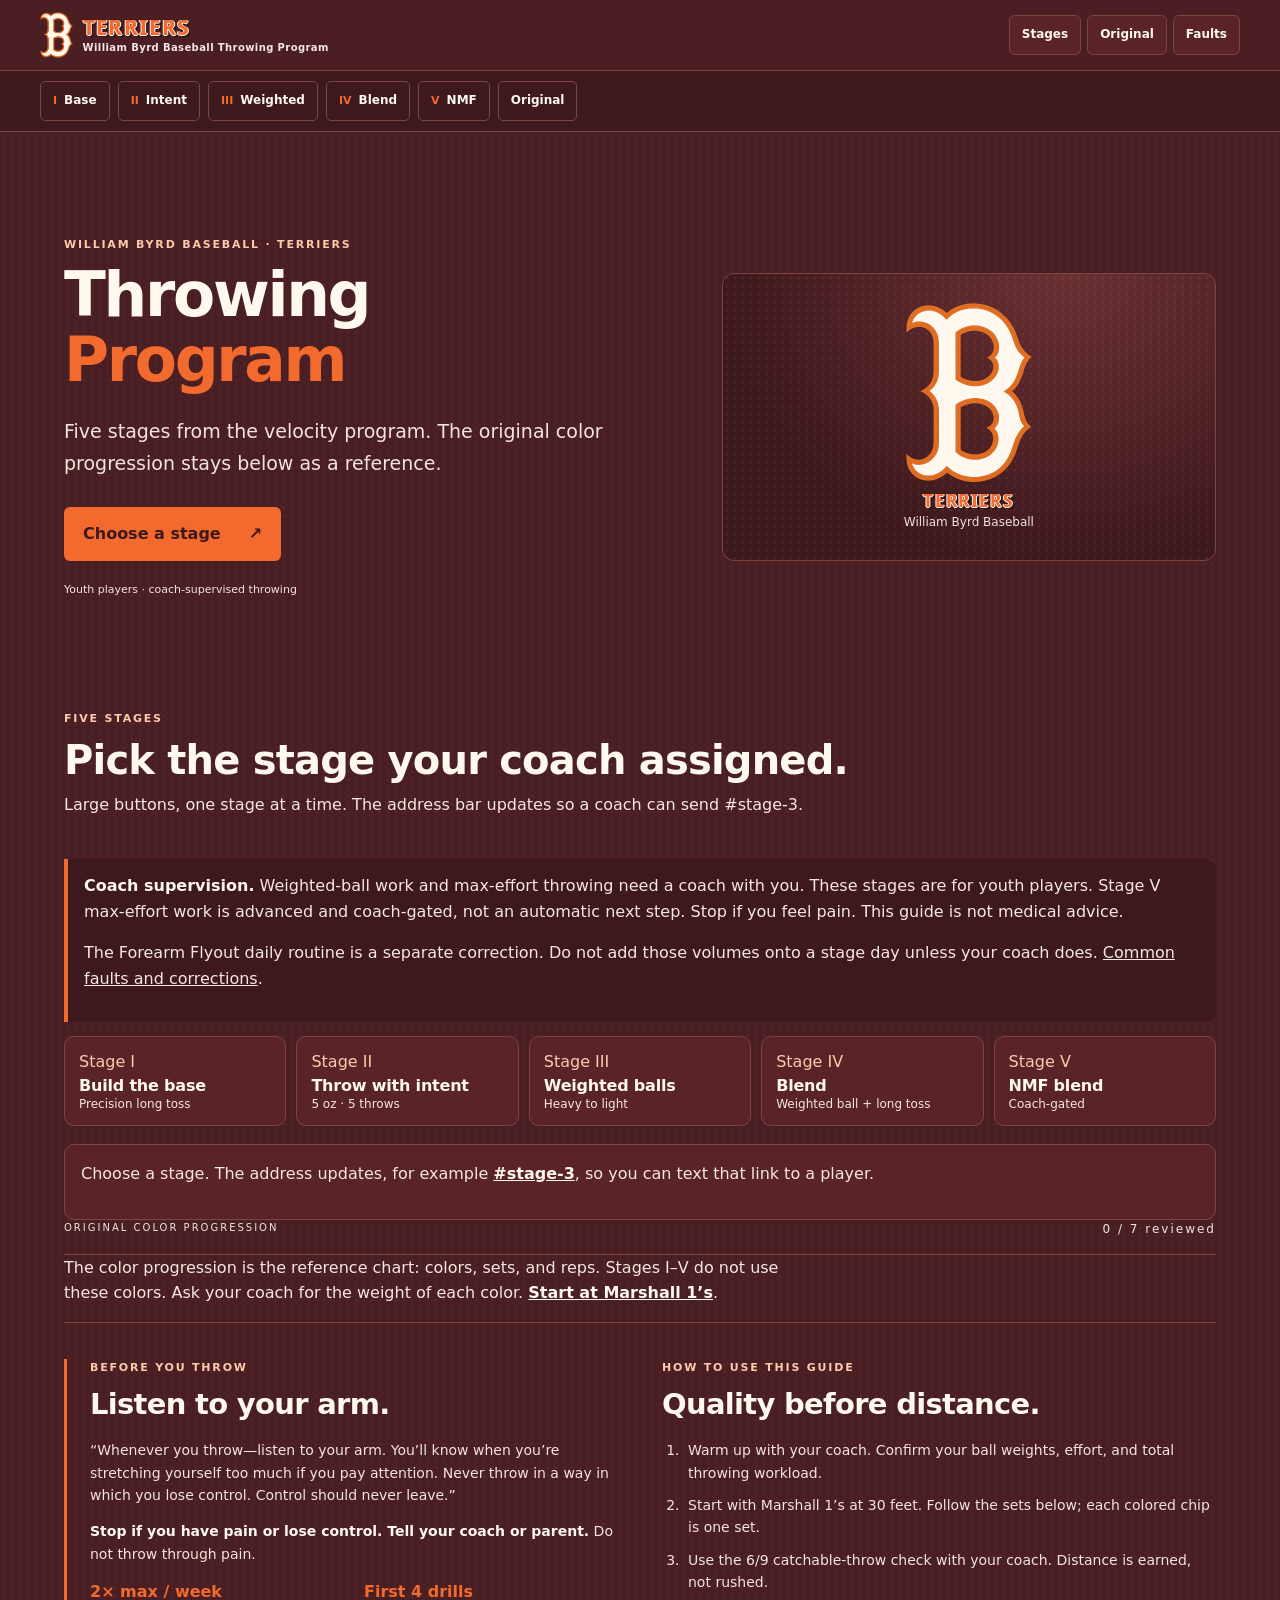
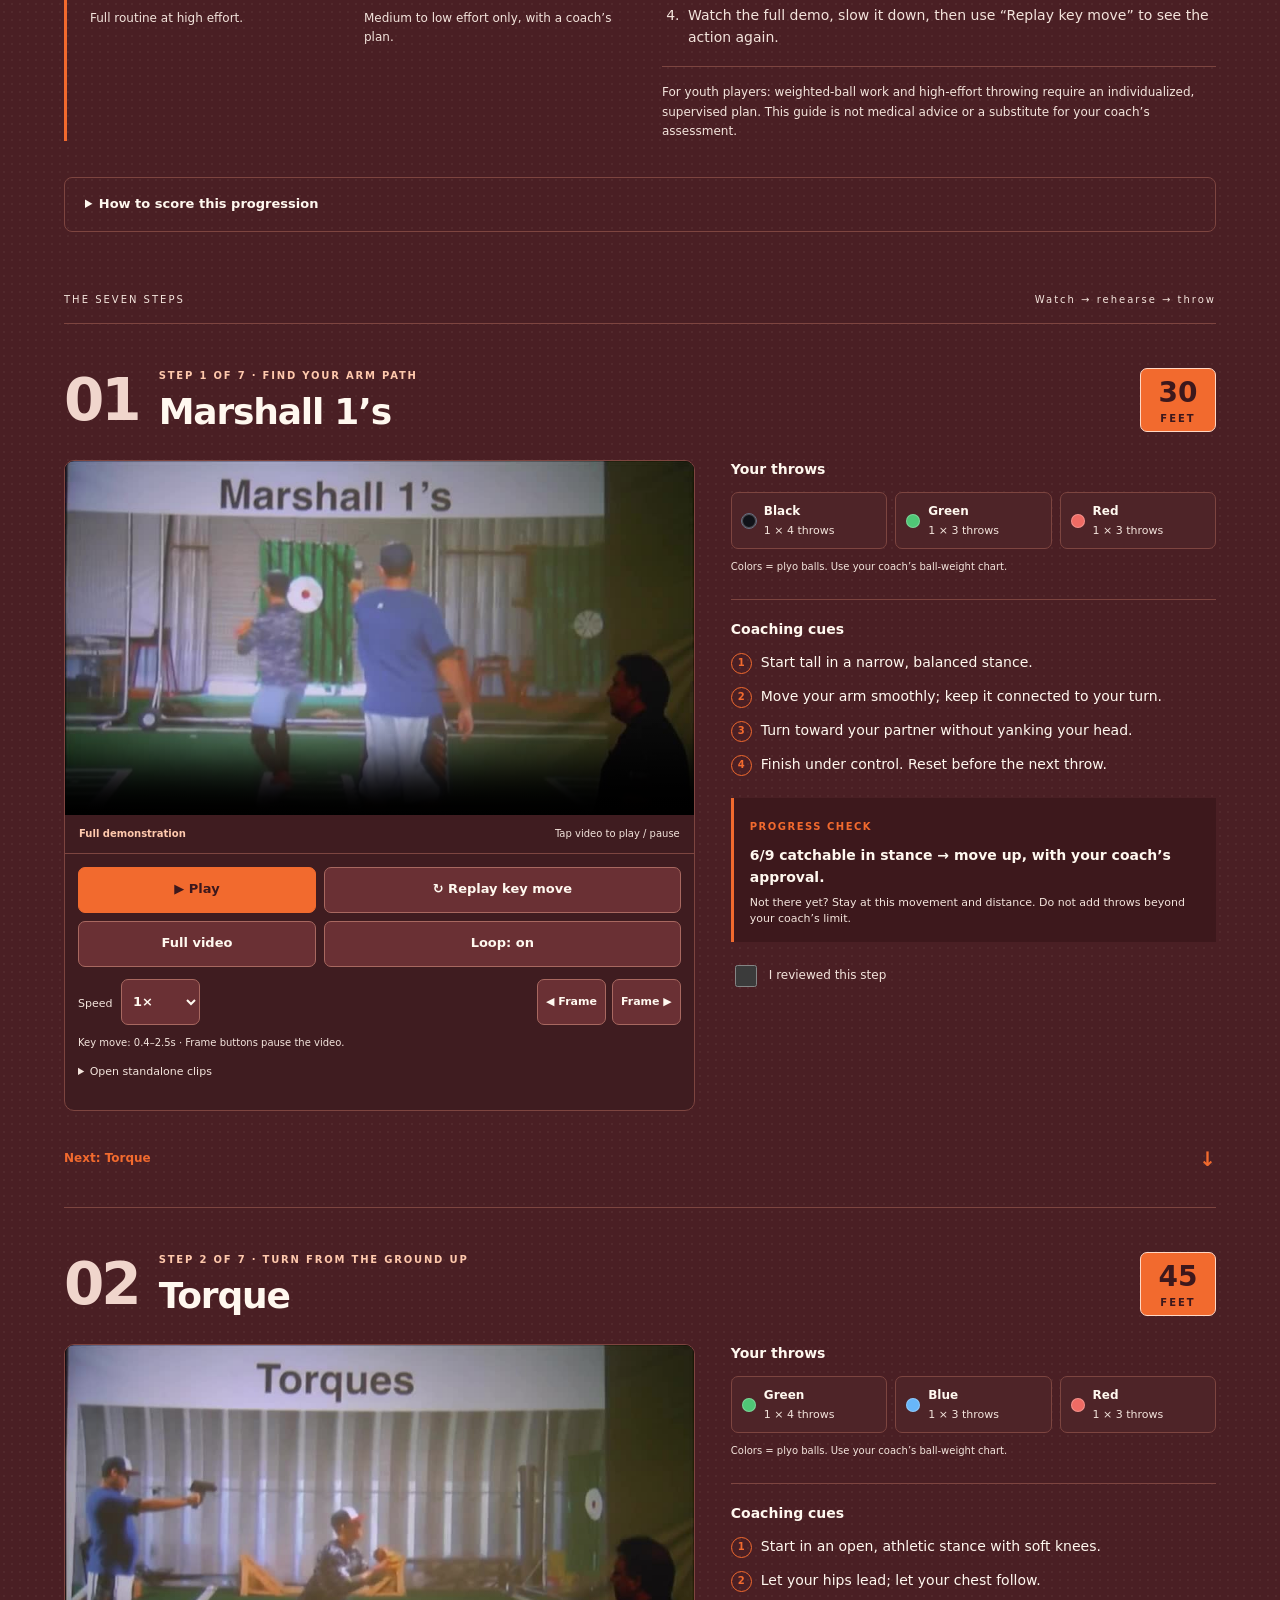
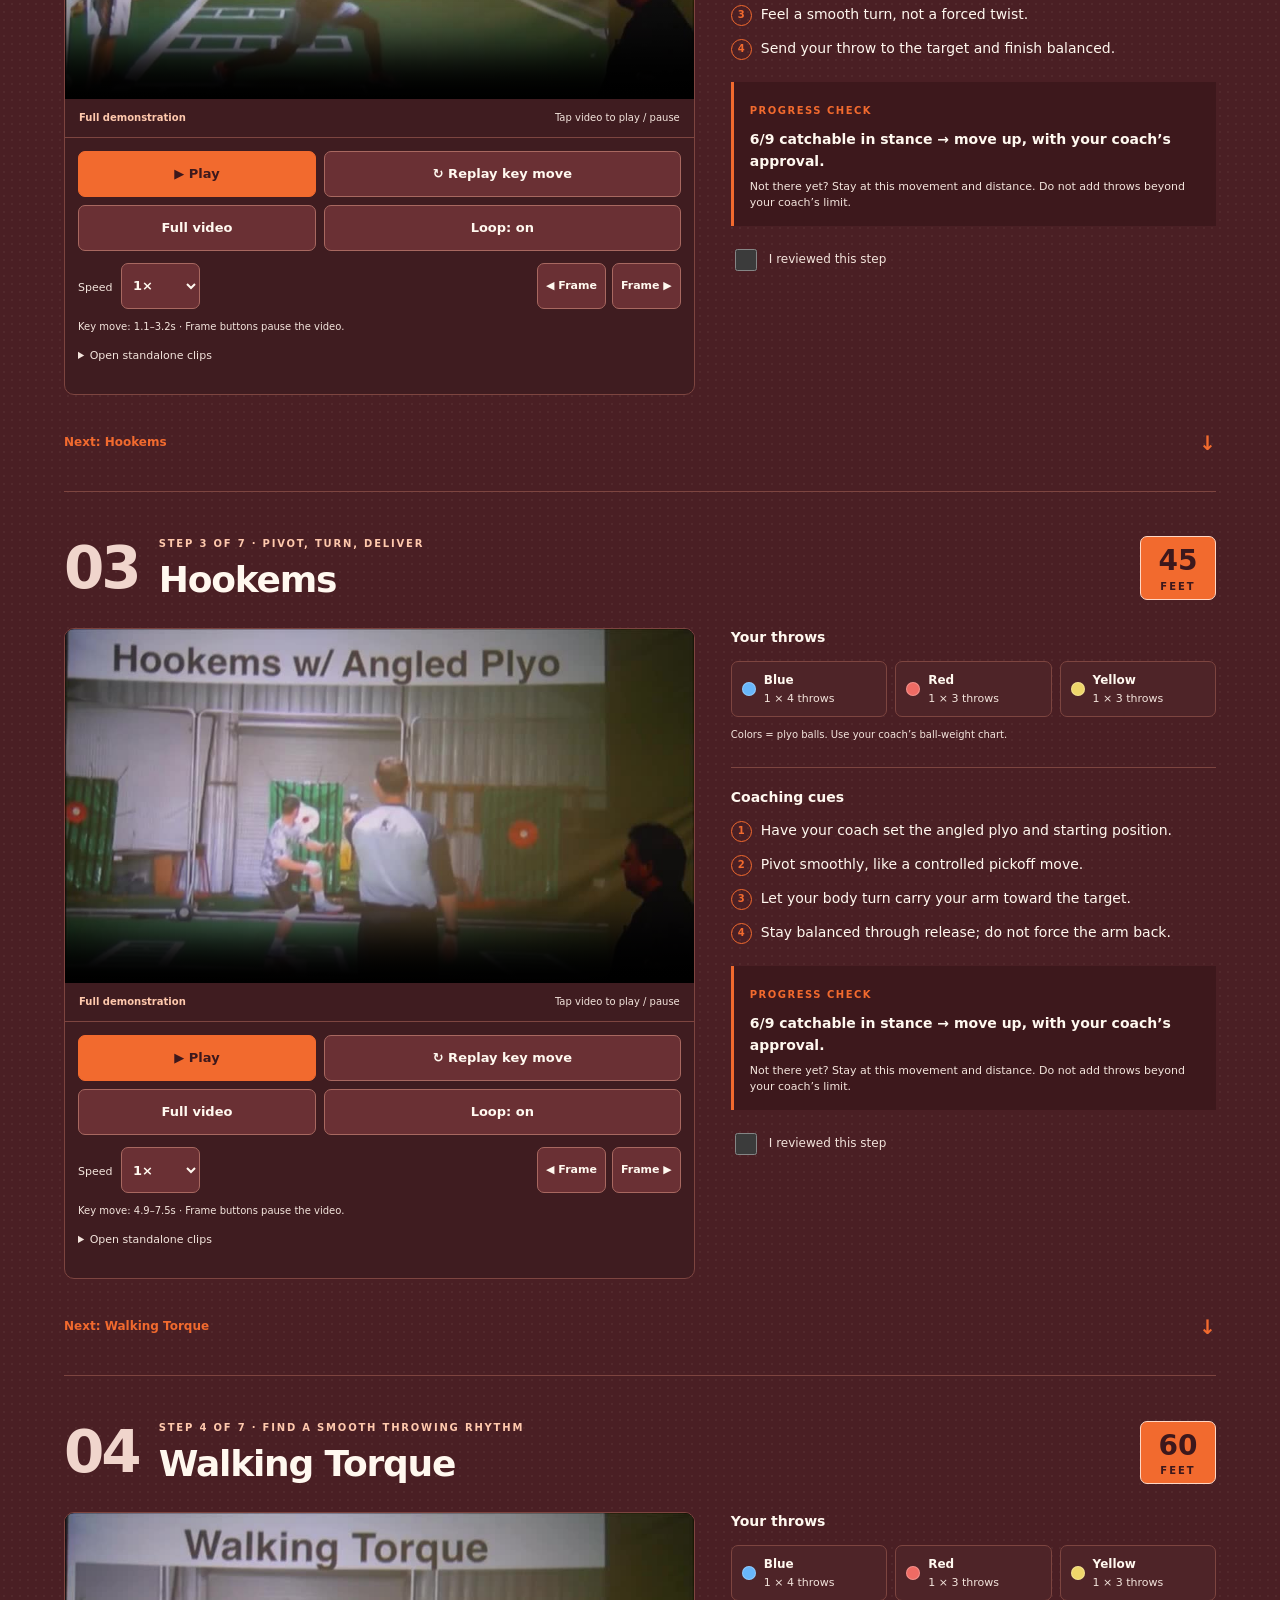
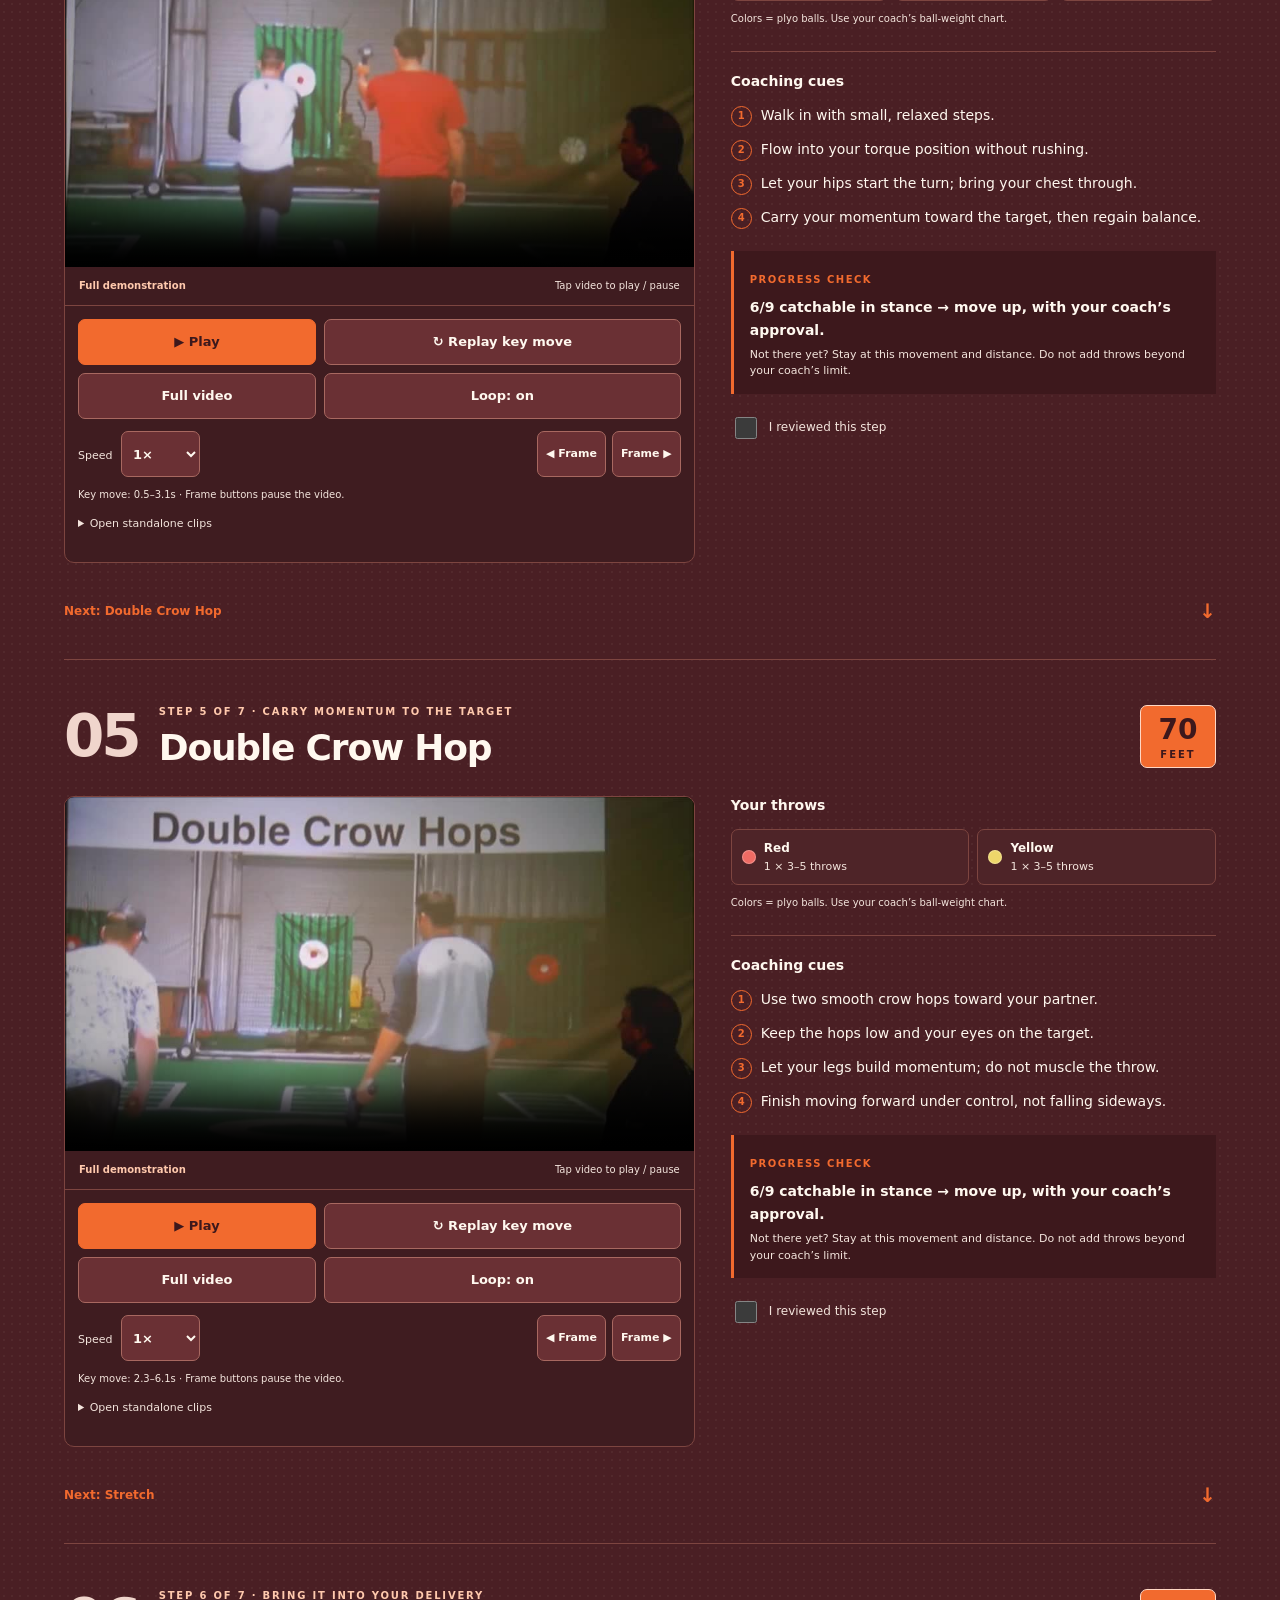
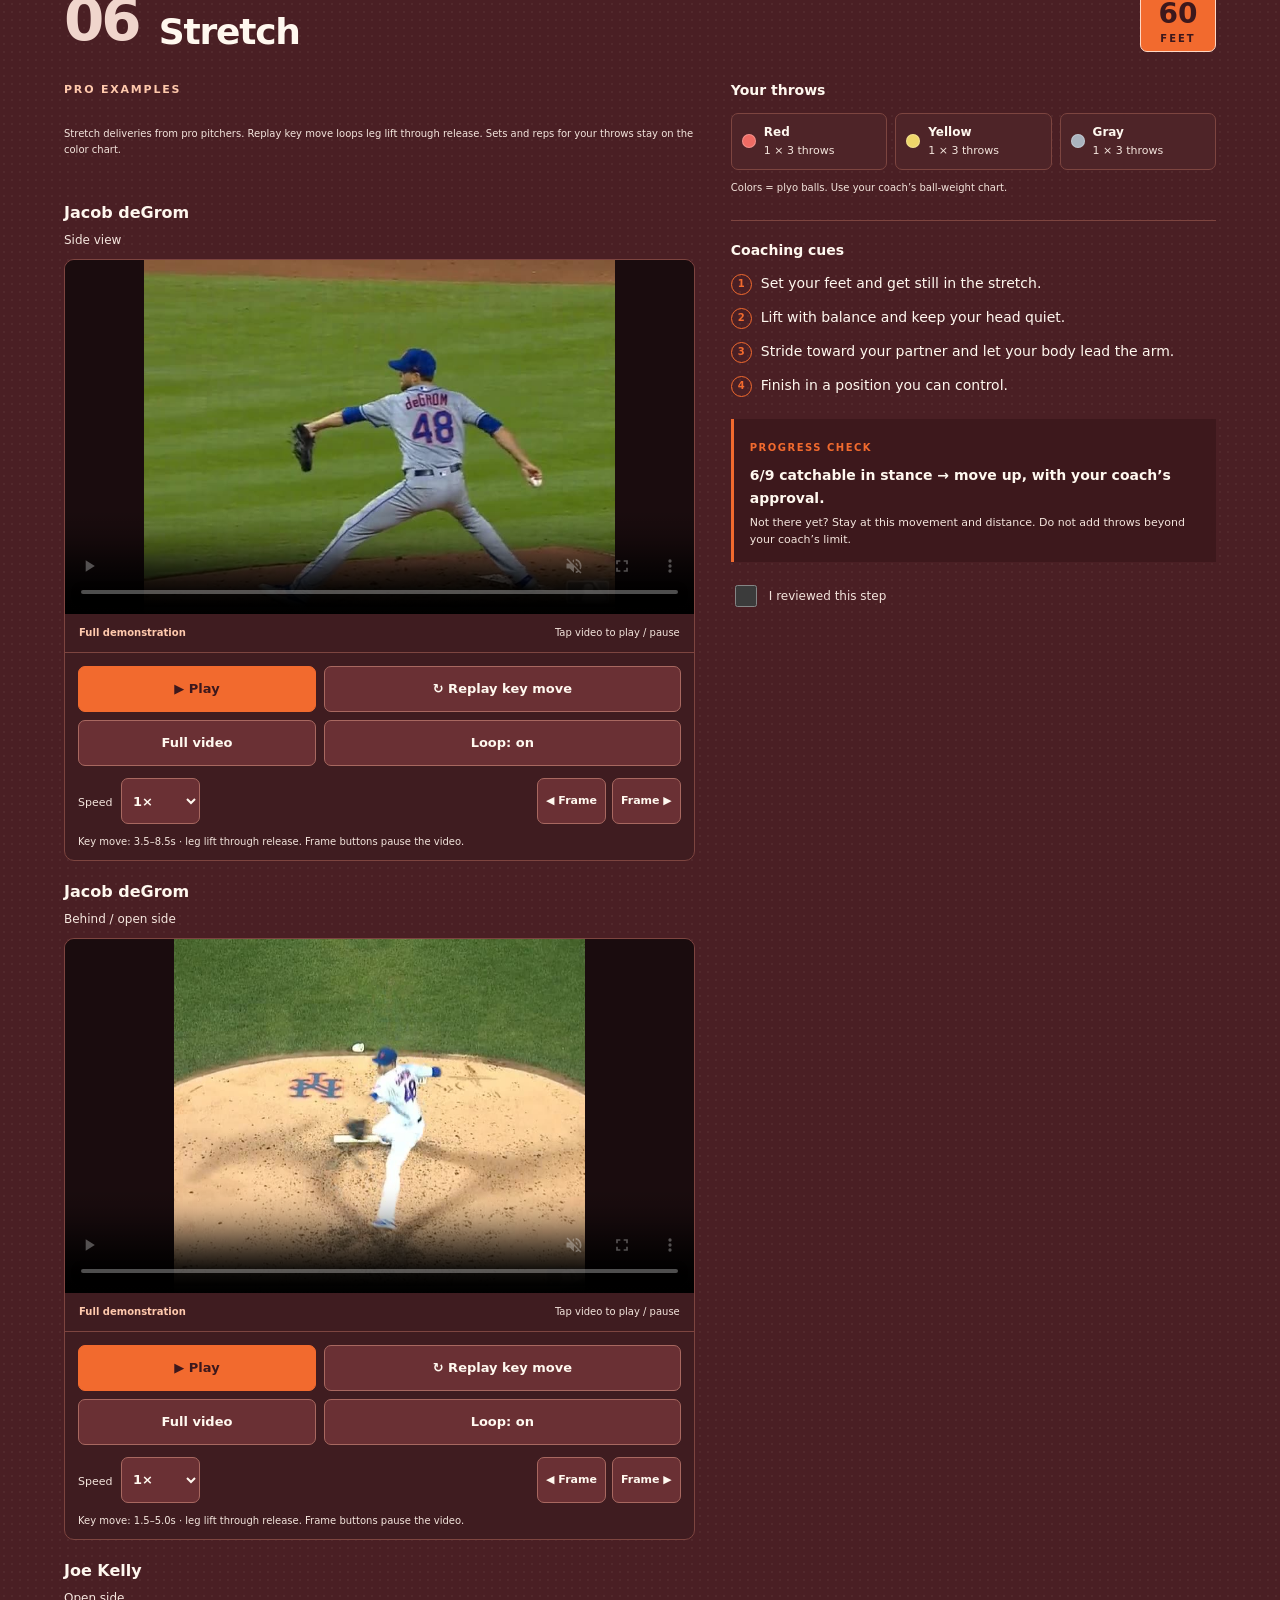
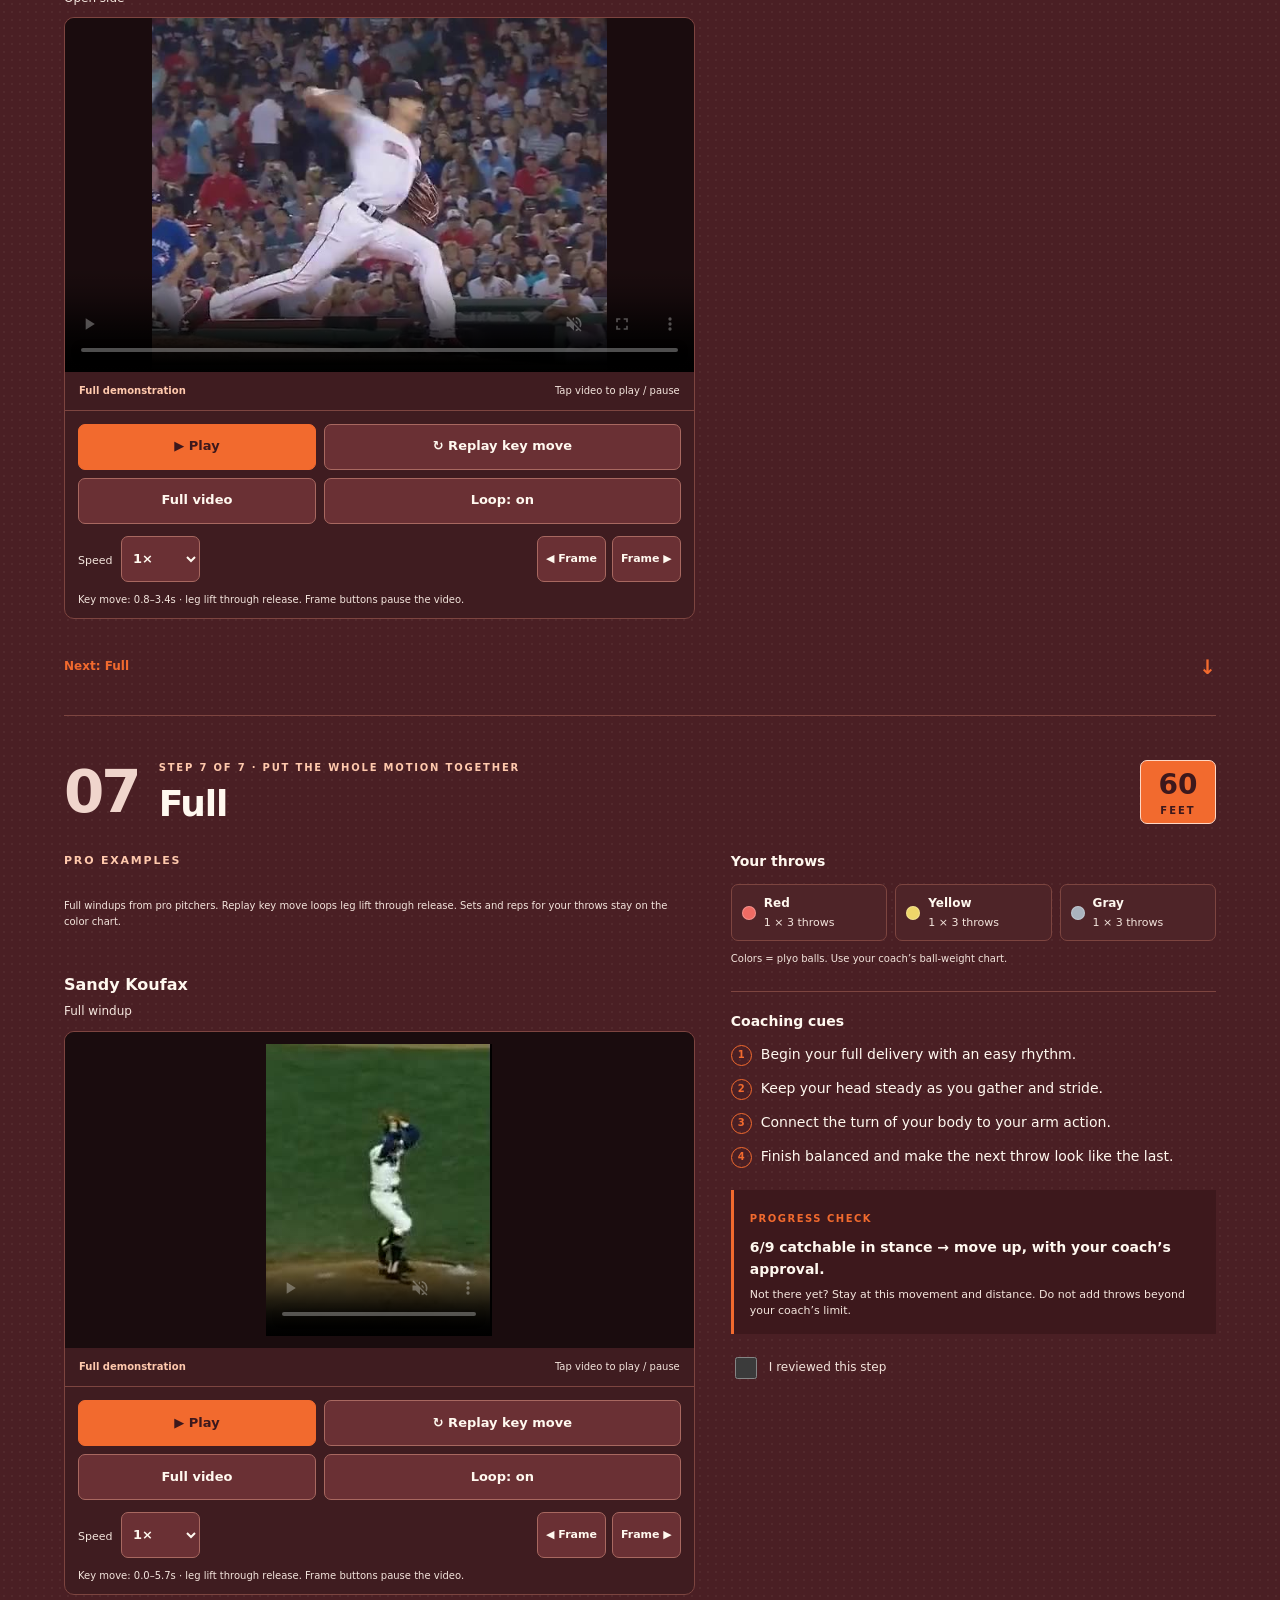
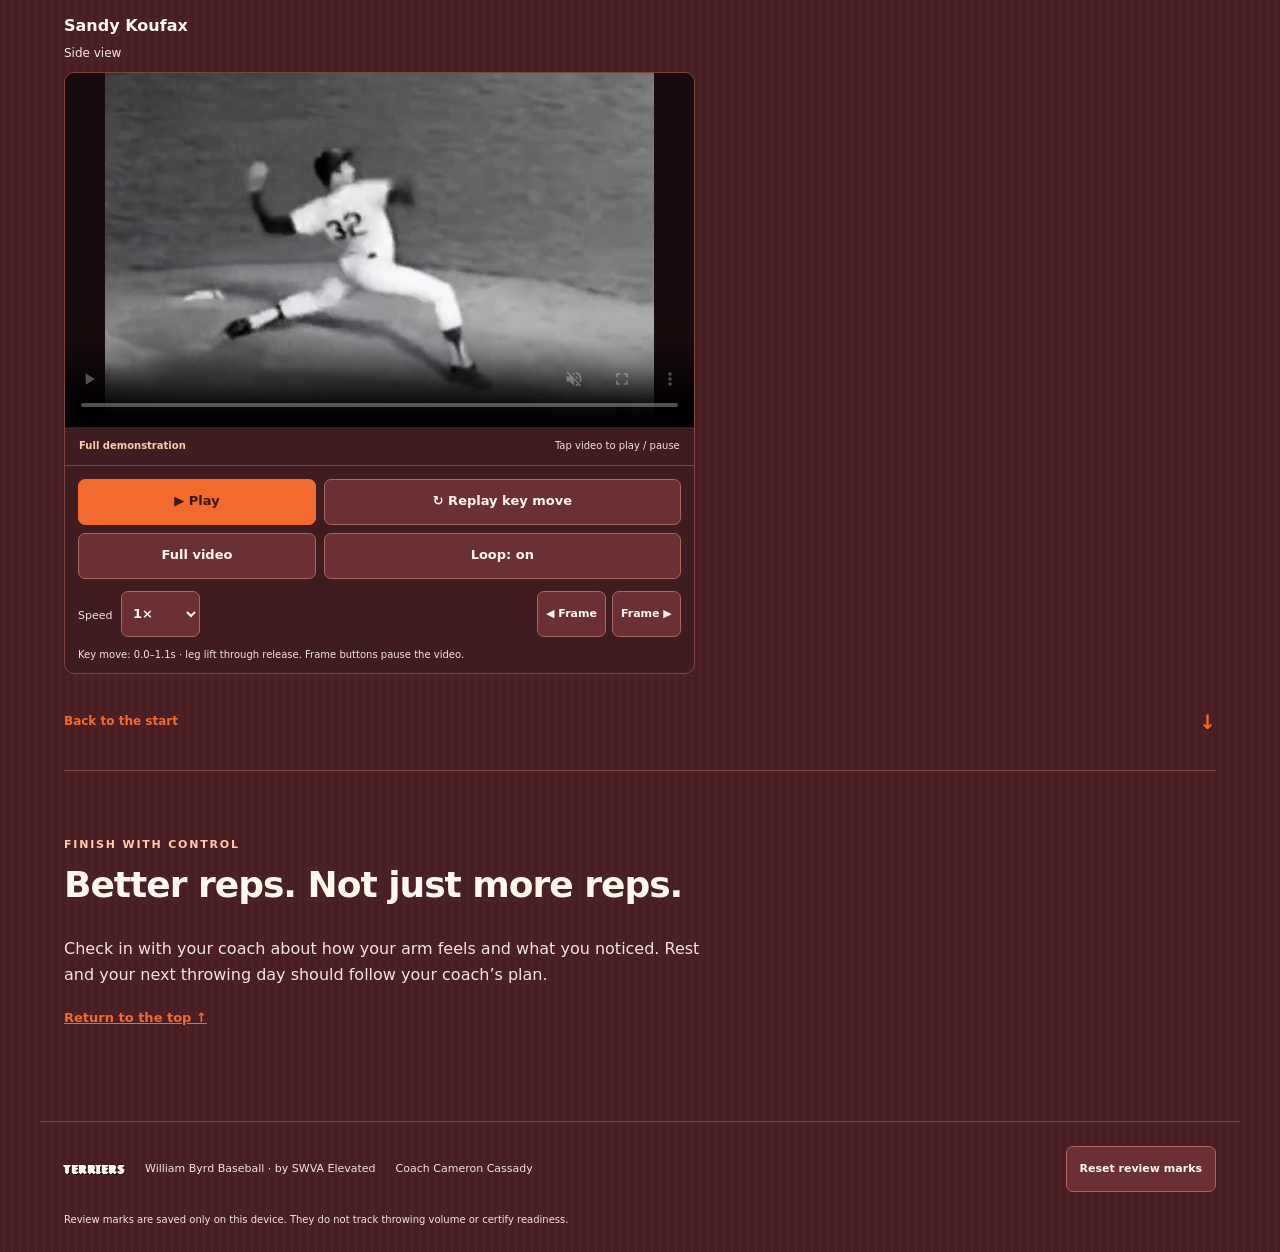
==== commit dddc55b7: "Use the official William Byrd B in the header and favicon The trimmed orange-outline mark keeps its " ====
--- a/index.html
+++ b/index.html
@@ -1,10 +1,10 @@
-<!doctype html><html lang="en"><head><meta charset="utf-8"><meta name="viewport" content="width=device-width, initial-scale=1"><meta name="theme-color" content="#4a1f24"><meta name="description" content="William Byrd Terriers throwing program: five stages, the original color progression, and common faults."><title>William Byrd Baseball Throwing Program</title><link rel="icon" href="assets/icon.svg" type="image/svg+xml"><link rel="stylesheet" href="style.css"><link rel="stylesheet" href="brand.css"></head><body id="top"><a class="skip" href="#stages">Skip to the stages</a>
+<!doctype html><html lang="en"><head><meta charset="utf-8"><meta name="viewport" content="width=device-width, initial-scale=1"><meta name="theme-color" content="#4a1f24"><meta name="description" content="William Byrd Terriers throwing program: five stages, the original color progression, and common faults."><title>William Byrd Baseball Throwing Program</title><link rel="icon" href="assets/icon.png" type="image/png"><link rel="stylesheet" href="style.css"><link rel="stylesheet" href="brand.css"></head><body id="top"><a class="skip" href="#stages">Skip to the stages</a>
 <div class="sticky-stack">
-<header class="site-header"><a class="brand" href="#top" aria-label="William Byrd Baseball home"><img src="assets/mark.svg" alt="" width="36" height="48"><span><span class="wordmark">Terriers</span><small>William Byrd Baseball Throwing Program</small></span></a><nav class="page-nav" aria-label="Pages"><a href="#stages">Stages</a><a href="#original">Original</a><a href="faults.html">Faults</a></nav></header>
+<header class="site-header"><a class="brand" href="#top" aria-label="William Byrd Baseball home"><img src="assets/mark.png" alt="" width="33" height="46"><span><span class="wordmark">Terriers</span><small>William Byrd Baseball Throwing Program</small></span></a><nav class="page-nav" aria-label="Pages"><a href="#stages">Stages</a><a href="#original">Original</a><a href="faults.html">Faults</a></nav></header>
 <nav class="drill-nav" id="context-nav" aria-label="Program stages"><a href="#stage-1"><span>I</span> Base</a><a href="#stage-2"><span>II</span> Intent</a><a href="#stage-3"><span>III</span> Weighted</a><a href="#stage-4"><span>IV</span> Blend</a><a href="#stage-5"><span>V</span> NMF</a><a href="#original">Original</a></nav>
 </div>
 <main>
-<section class="hero"><div class="hero-copy"><p class="eyebrow">William Byrd Baseball · Terriers</p><h1>Throwing<br><em>Program</em></h1><p class="intro">Five stages from the velocity program. The original color progression stays below as a reference.</p><a class="start primary" href="#stages">Choose a stage <span>↗</span></a><p class="micro">Youth players · coach-supervised throwing</p></div><div class="hero-art" aria-hidden="true"><img class="hero-mark" src="assets/mark.svg" alt=""><div class="art-label"><b class="wordmark hero-word">Terriers</b><span>William Byrd Baseball</span></div></div></section>
+<section class="hero"><div class="hero-copy"><p class="eyebrow">William Byrd Baseball · Terriers</p><h1>Throwing<br><em>Program</em></h1><p class="intro">Five stages from the velocity program. The original color progression stays below as a reference.</p><a class="start primary" href="#stages">Choose a stage <span>↗</span></a><p class="micro">Youth players · coach-supervised throwing</p></div><div class="hero-art" aria-hidden="true"><img class="hero-mark" src="assets/mark.png" alt=""><div class="art-label"><b class="wordmark hero-word">Terriers</b><span>William Byrd Baseball</span></div></div></section>
 <section id="stages" aria-labelledby="stages-title"><div class="stage-intro"><p class="eyebrow">Five stages</p><h2 id="stages-title">Pick the stage your coach assigned.</h2><p class="stage-lead">Large buttons, one stage at a time. The address bar updates so a coach can send #stage-3.</p></div>
 <div class="supervision"><p><strong>Coach supervision.</strong> Weighted-ball work and max-effort throwing need a coach with you. These stages are for youth players. Stage V max-effort work is advanced and coach-gated, not an automatic next step. Stop if you feel pain. This guide is not medical advice.</p><p>The Forearm Flyout daily routine is a separate correction. Do not add those volumes onto a stage day unless your coach does. <a href="faults.html">Common faults and corrections</a>.</p></div>
 <div class="stage-picker" role="tablist" aria-label="Program stages">
--- a/brand.css
+++ b/brand.css
@@ -27,7 +27,7 @@
 .sticky-stack .site-header { position: relative; top: auto; height: auto; min-height: 0; flex-wrap: wrap; gap: 8px 14px; }
 .sticky-stack .drill-nav { position: relative; top: auto; height: auto; min-height: 52px; background: #3d181cf2; }
 
-.brand img { width: 36px; height: 48px; display: block; }
+.brand img { width: auto; height: 46px; display: block; }
 .brand .wordmark { font-size: 22px; display: block; }
 .brand small { letter-spacing: 0.4px; font-size: 10px; text-transform: none; color: #f6e7df; font-weight: 650; }
 
@@ -67,7 +67,7 @@
   overflow: visible;
   padding: 28px 16px;
 }
-.hero-mark { width: min(42%, 168px); height: auto; }
+.hero-mark { width: min(36%, 129px); height: auto; }
 .hero-art .art-label { position: static; text-align: center; margin-top: 8px; }
 .hero-word { font-size: clamp(36px, 8vw, 64px); }
 
@@ -186,7 +186,7 @@
   .stage-picker a, .stage-picker a:last-child { grid-column: auto; min-height: 72px; }
   .fault-panel.fix { grid-column: auto; }
   .brand .wordmark { font-size: 18px; }
-  .brand img { width: 30px; height: 40px; }
+  .brand img { width: auto; height: 40px; }
   .hero-art { min-height: 200px; height: auto; padding: 18px 12px; }
   .page-nav { width: 100%; }
   .page-nav a { flex: 1; justify-content: center; }
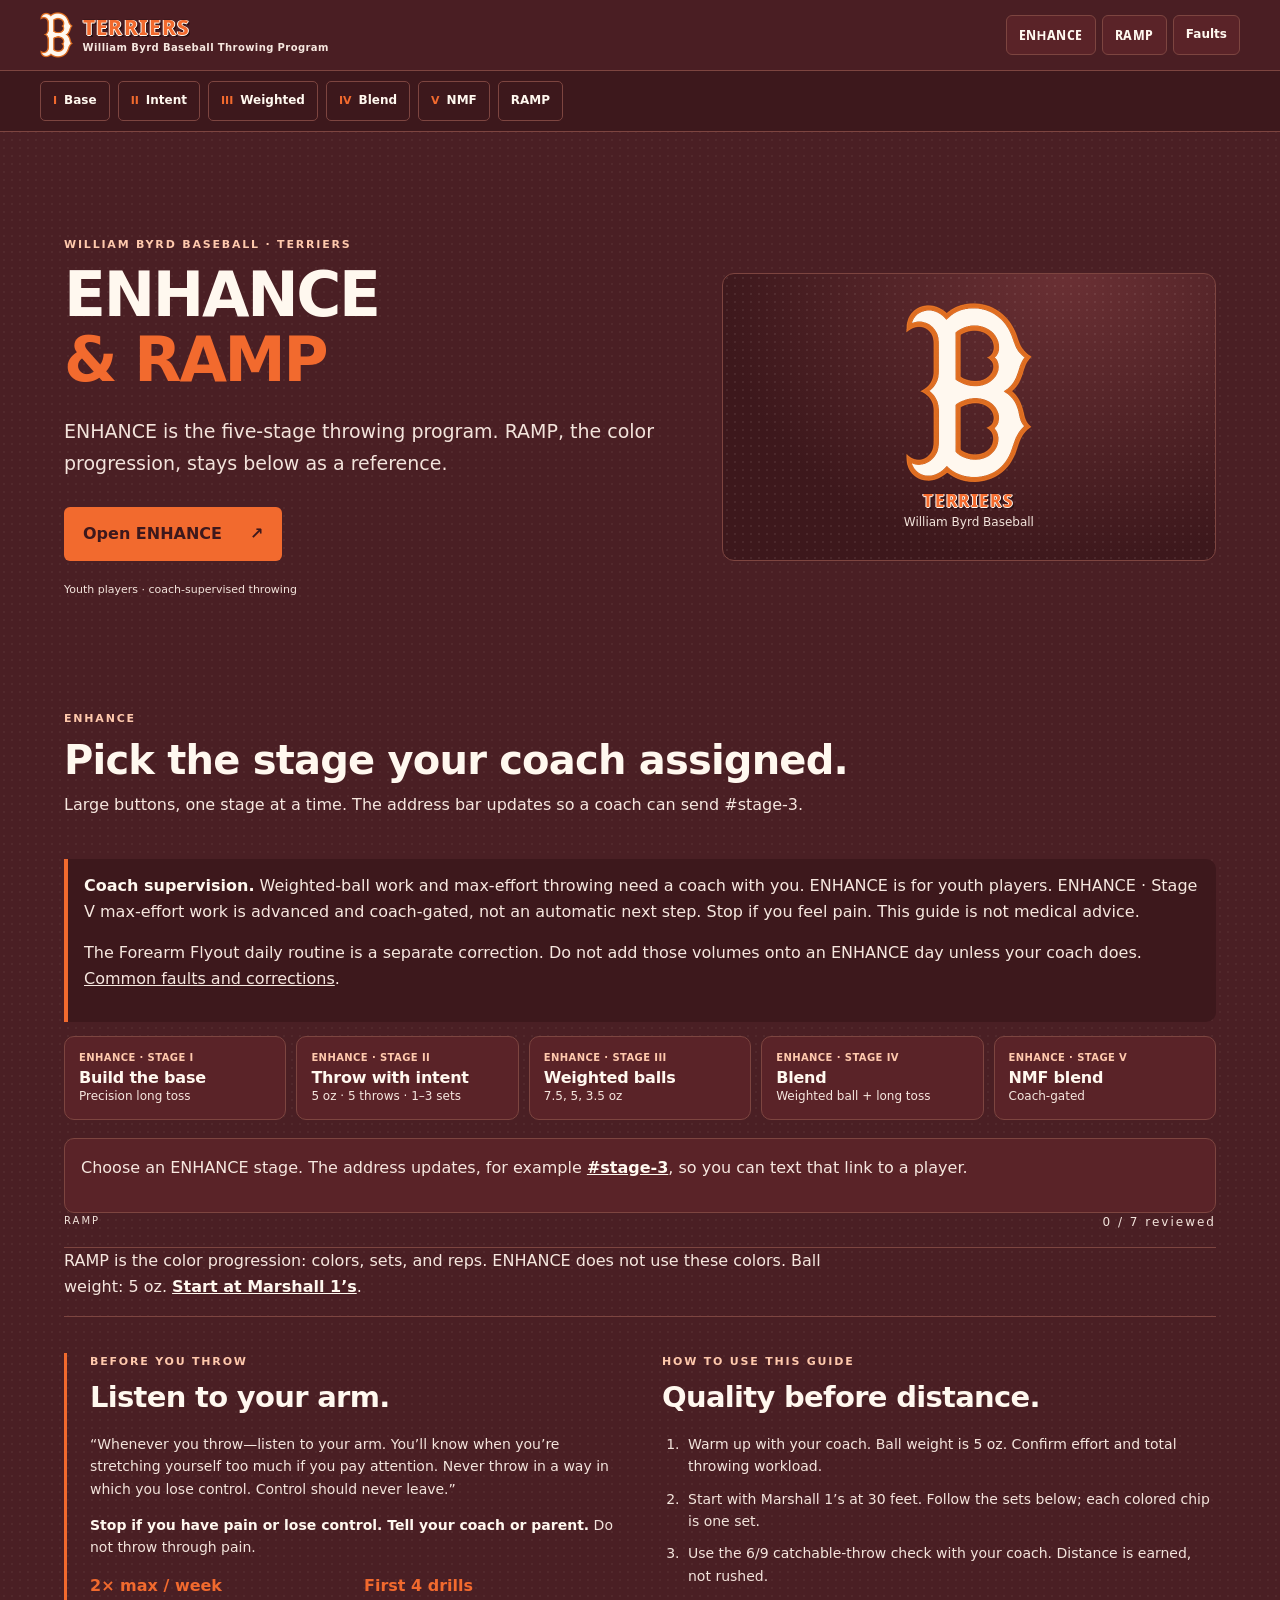
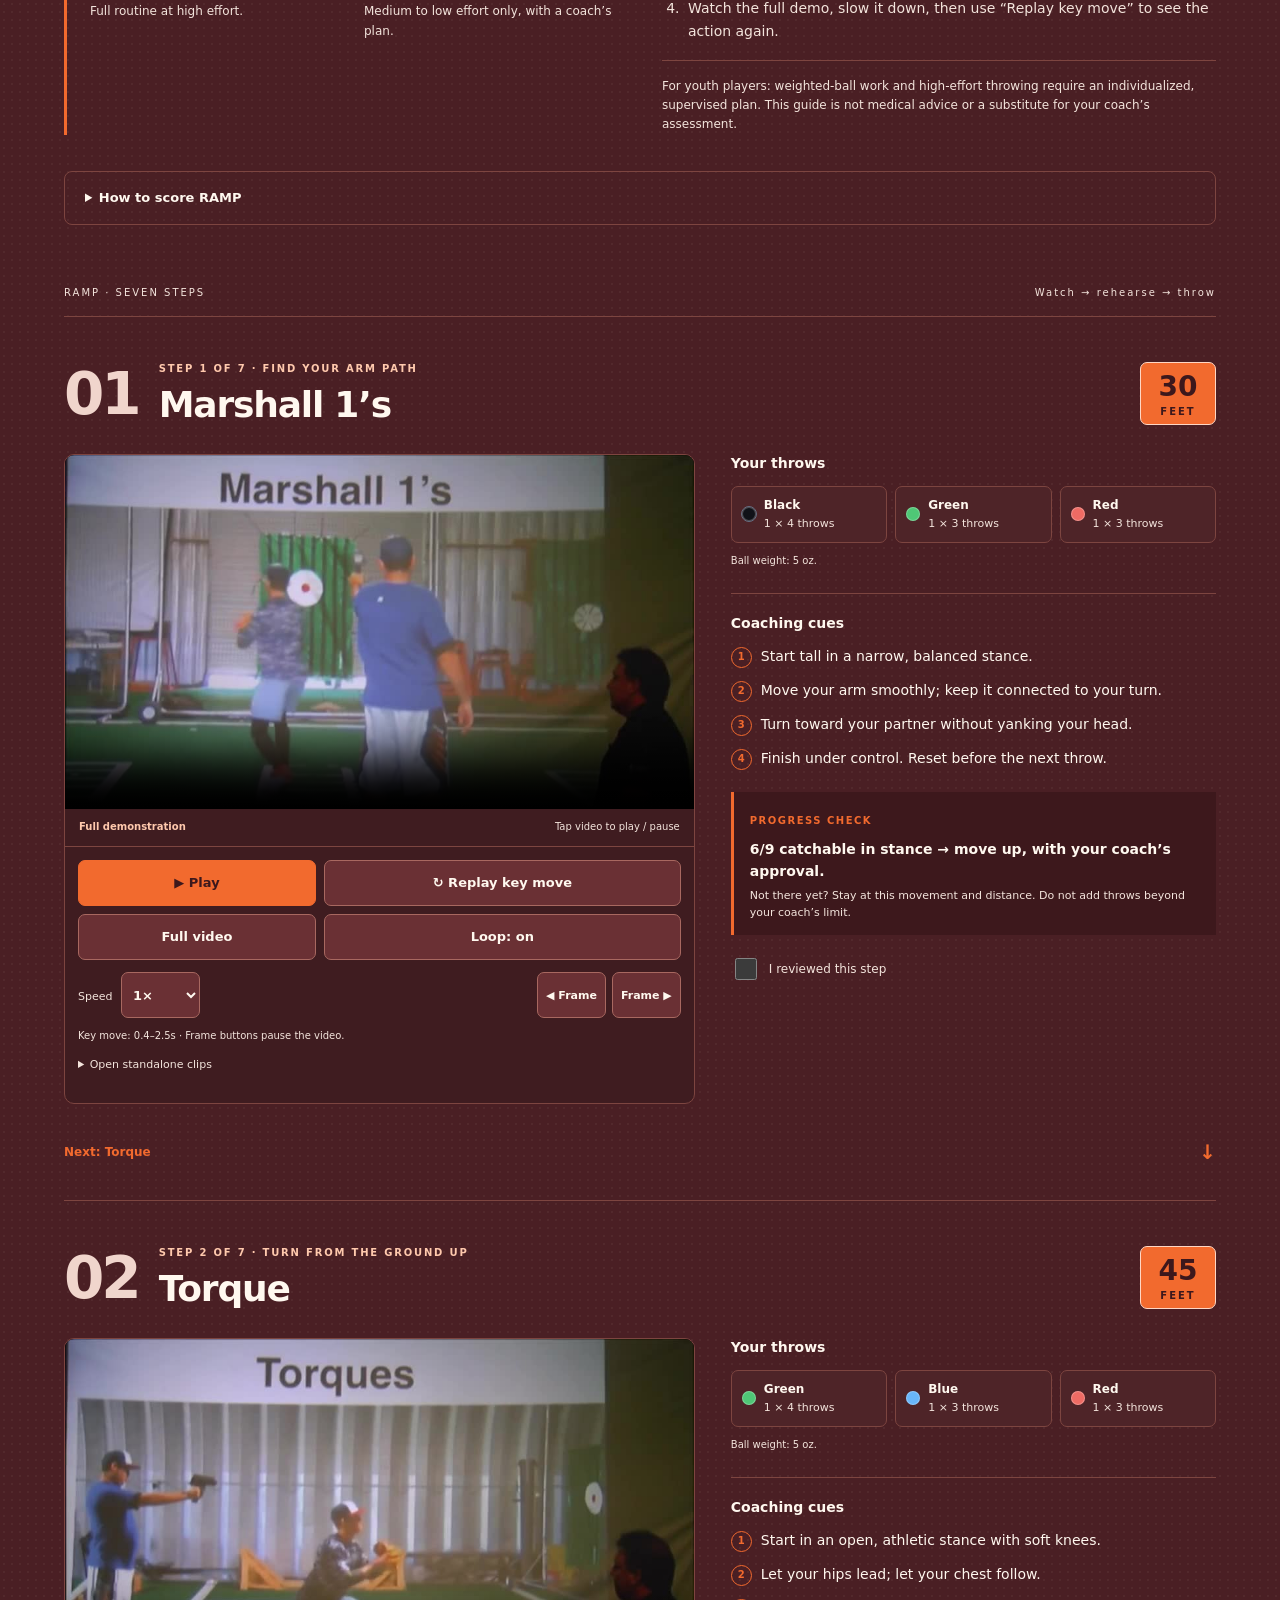
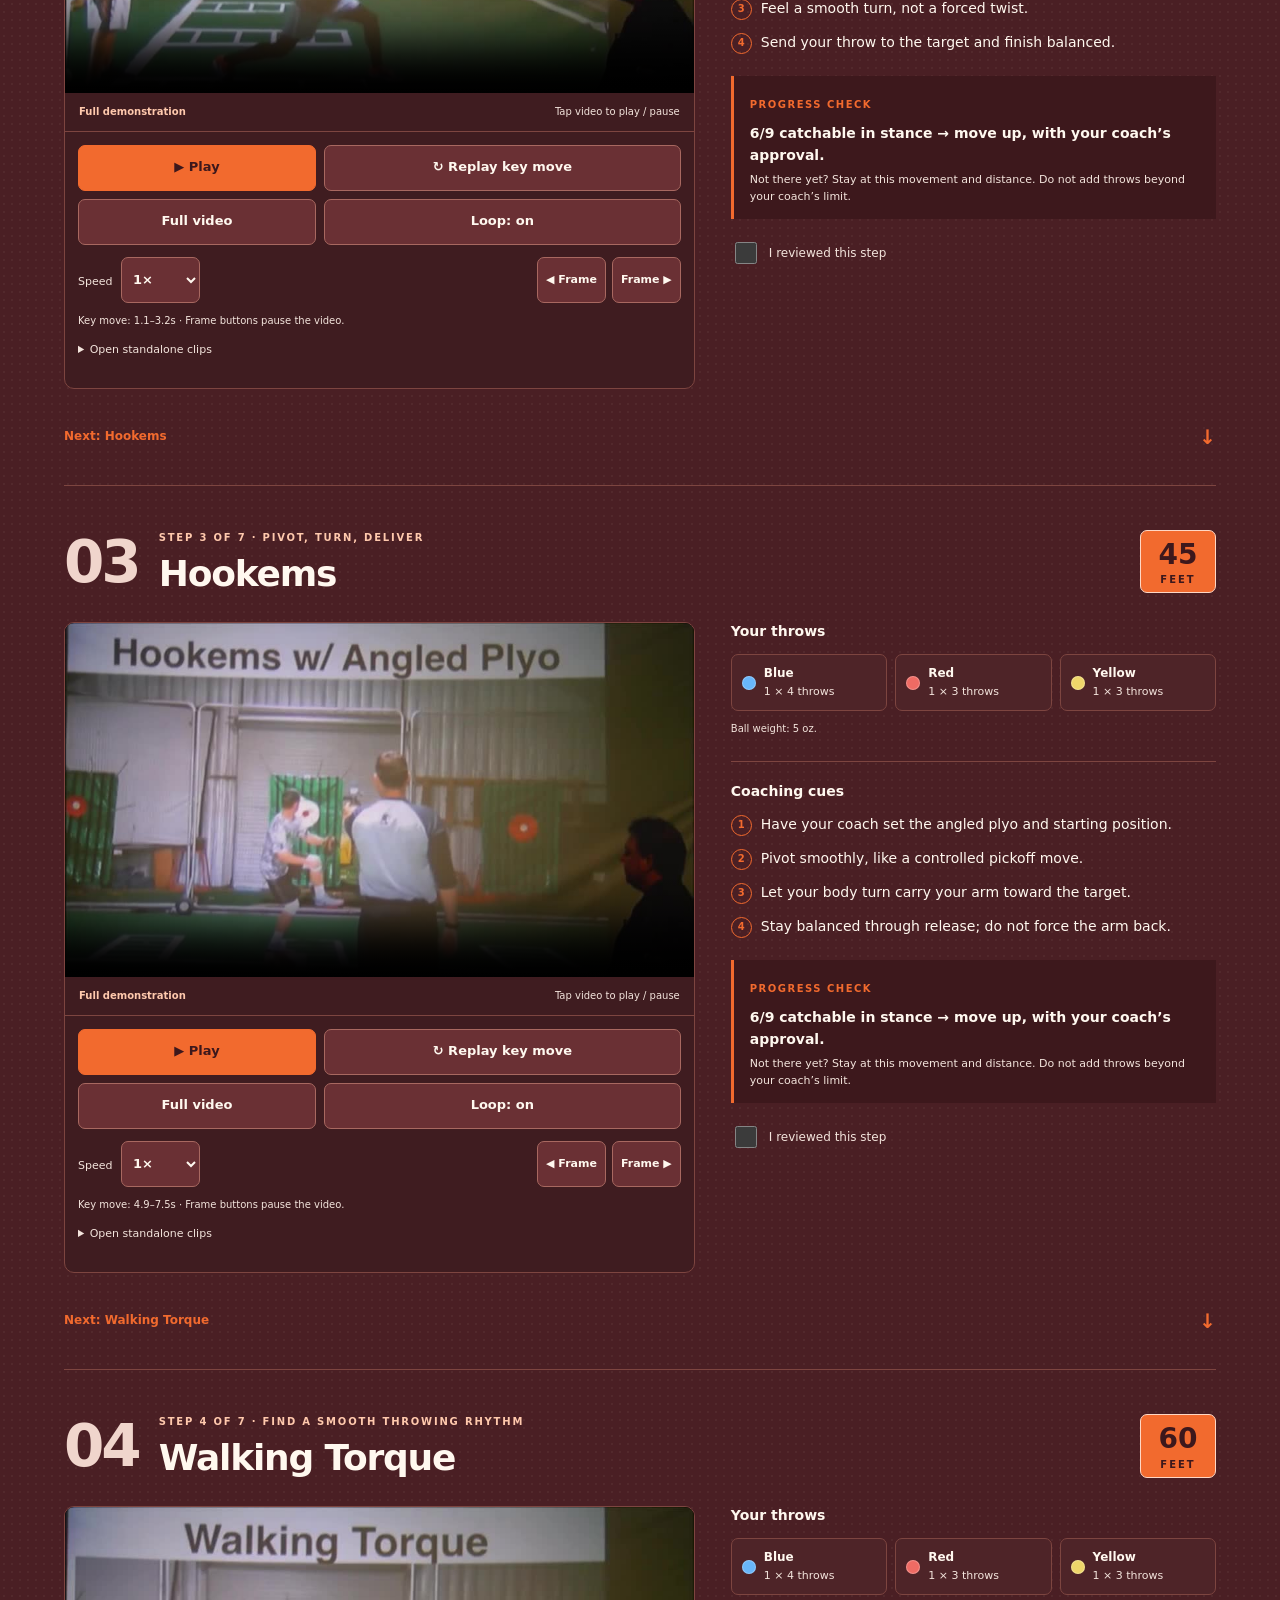
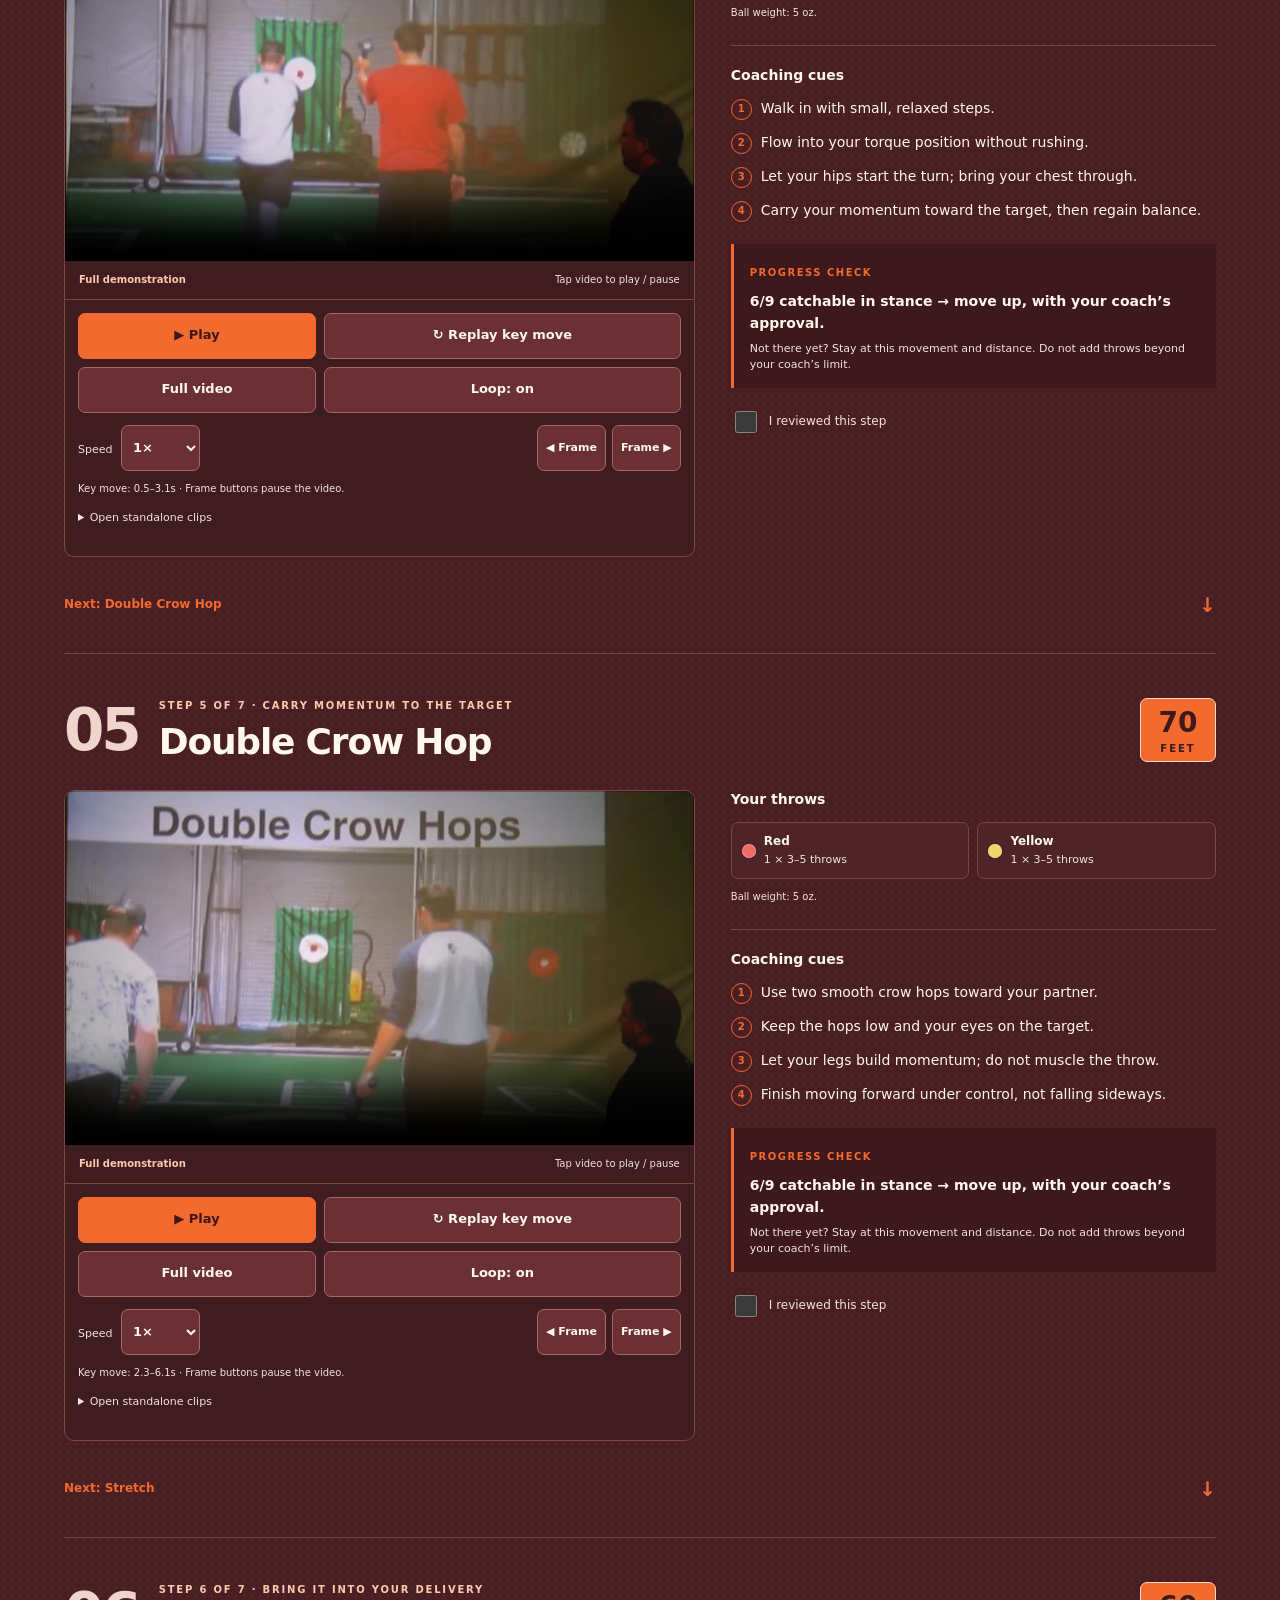
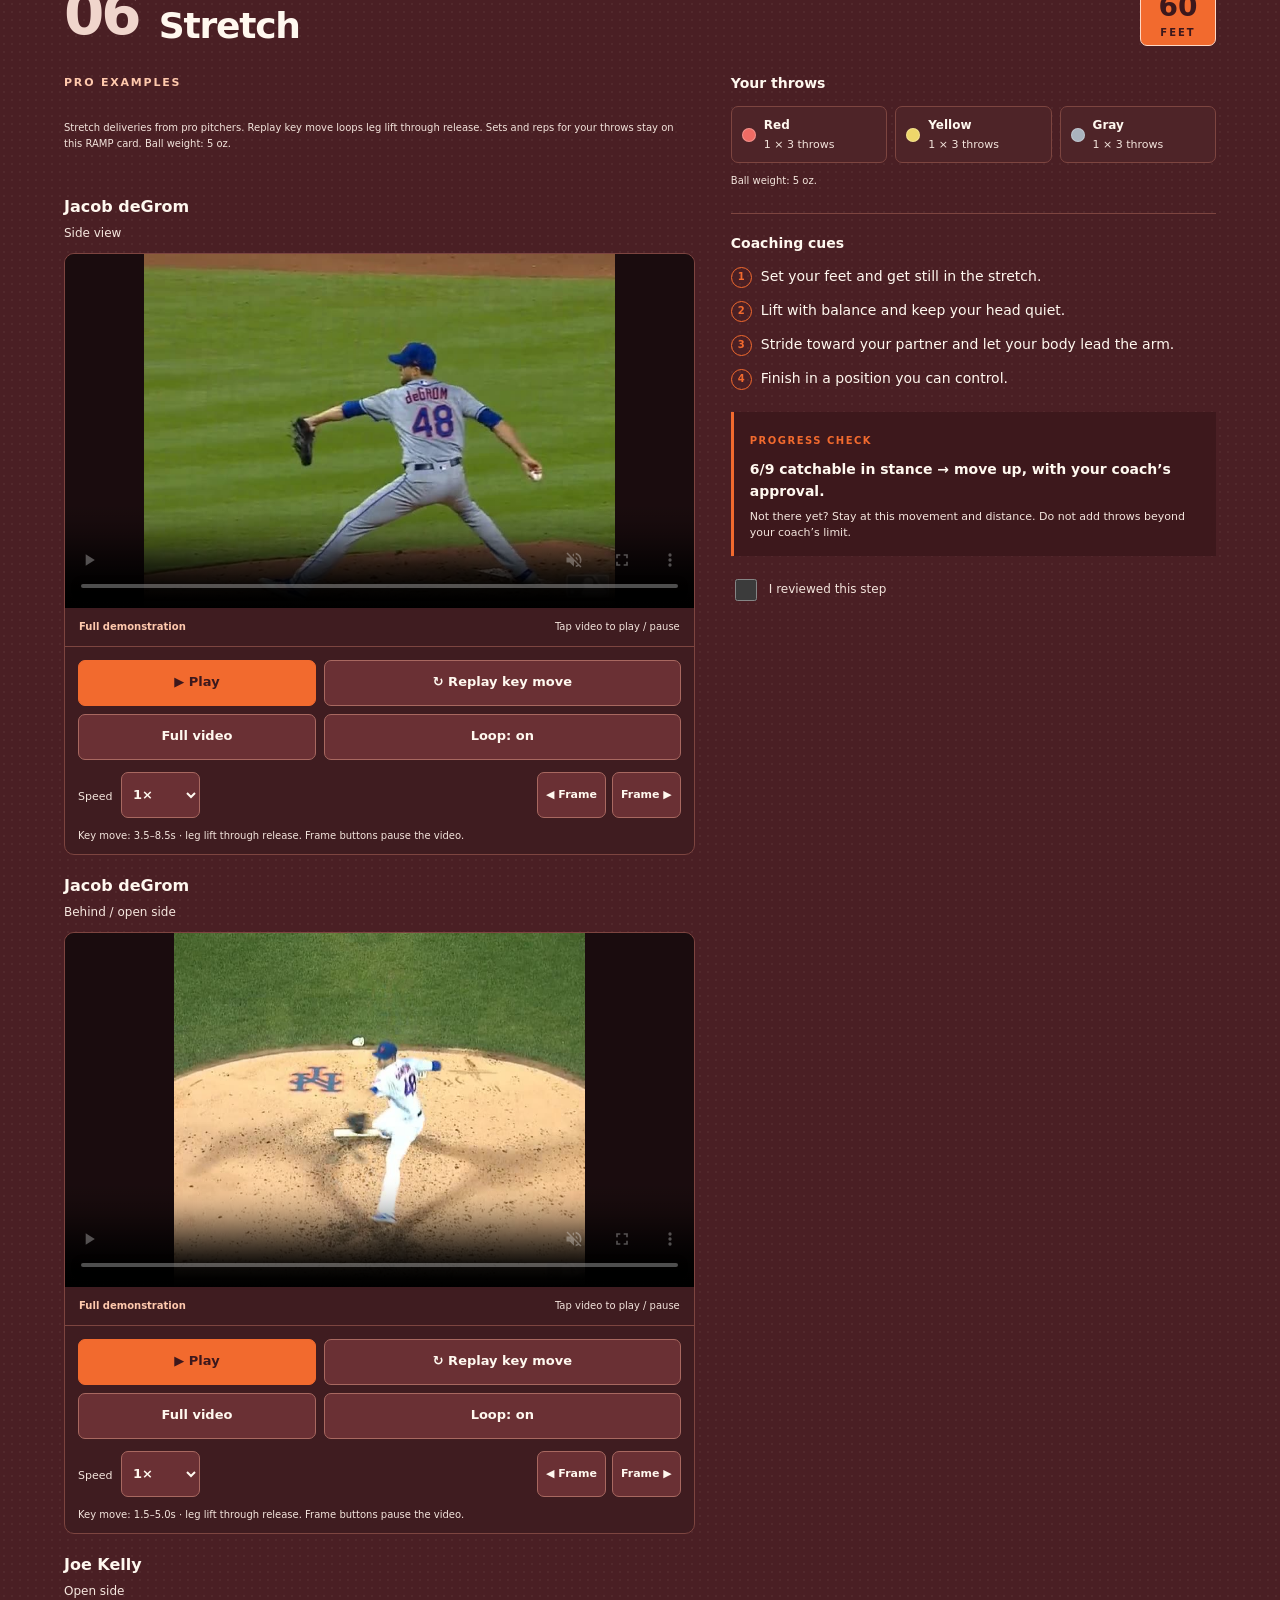
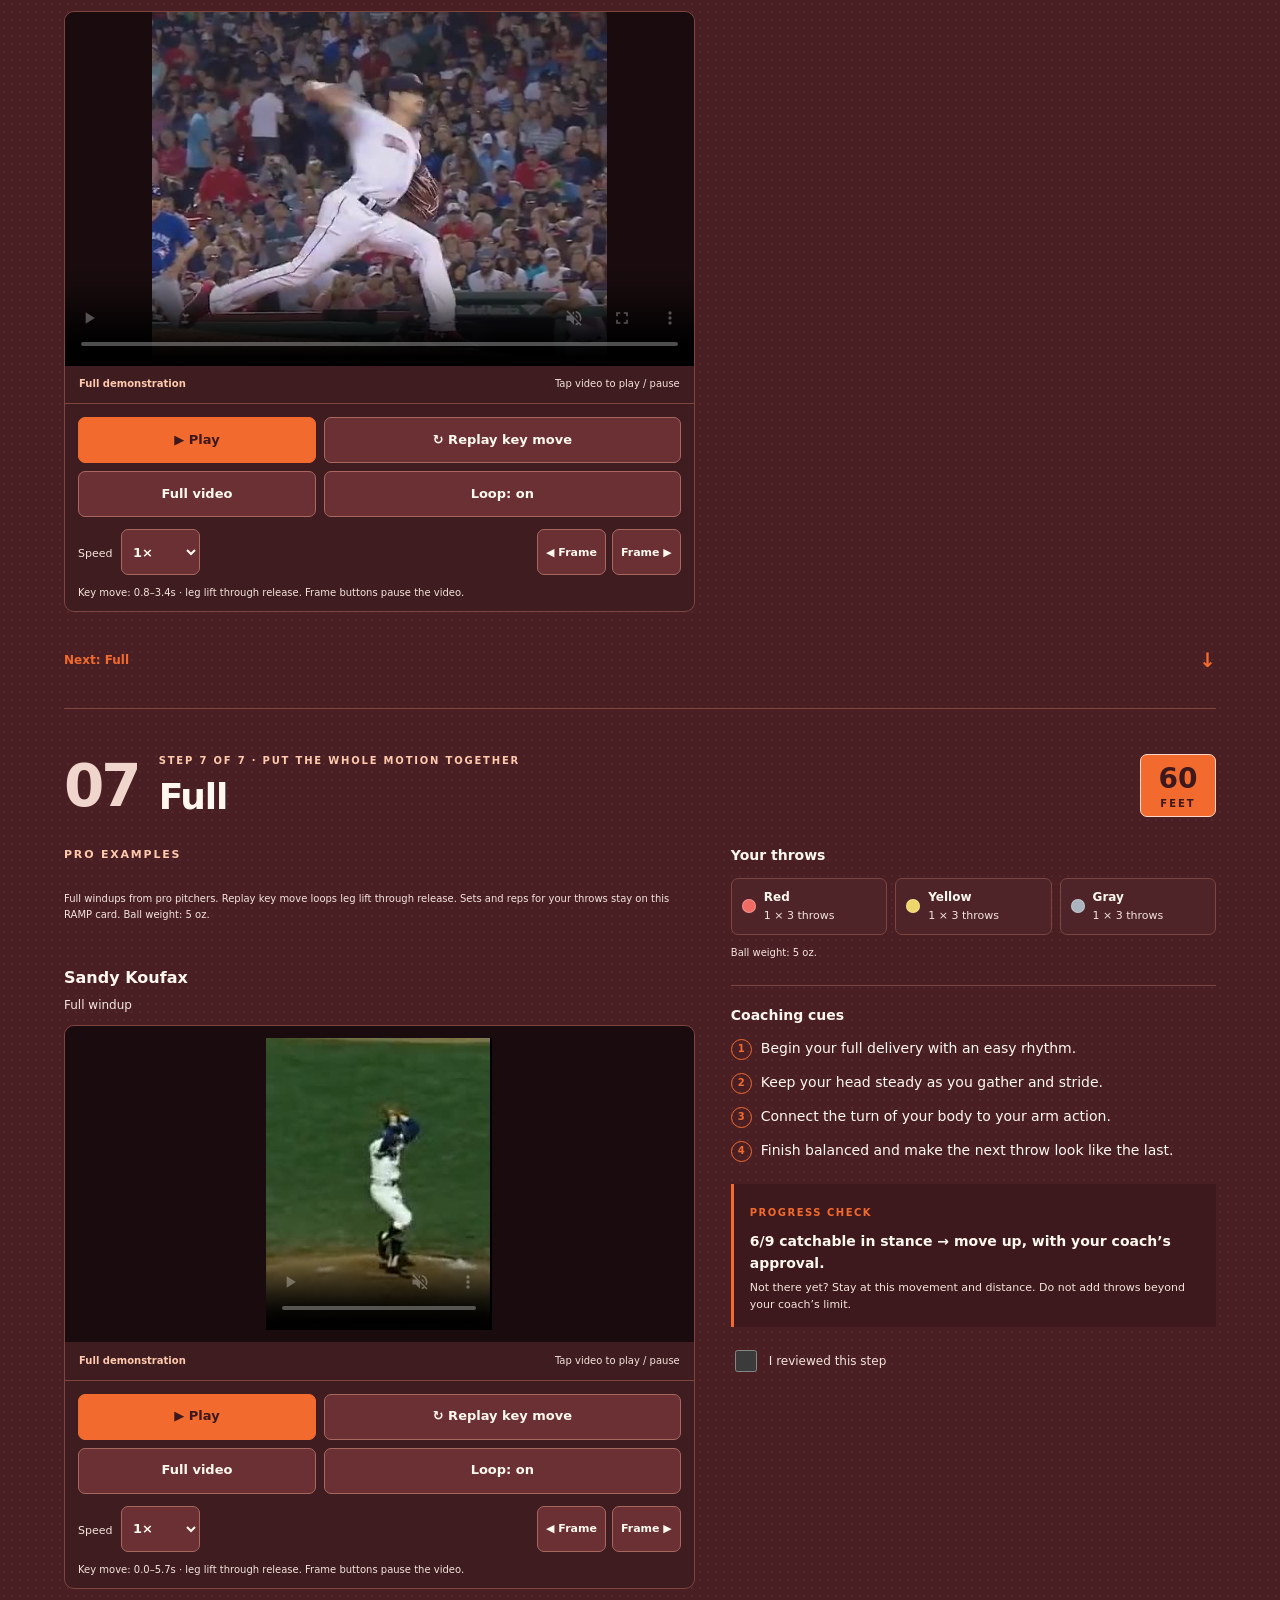
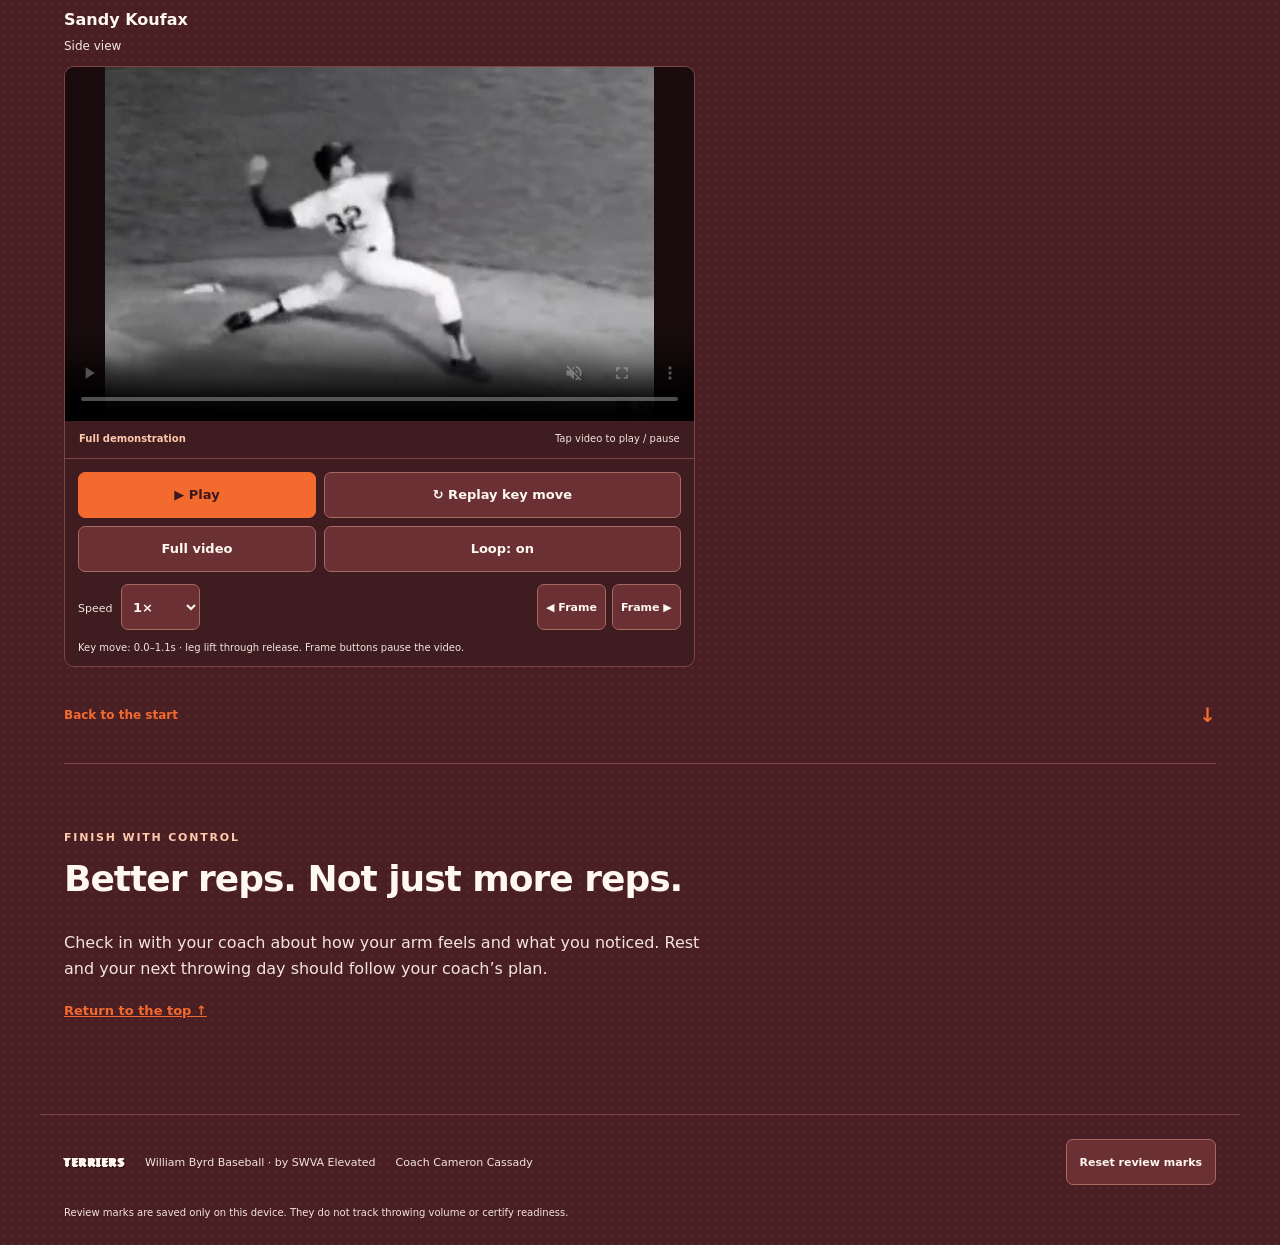
==== commit fe1b1180: "Name the programs ENHANCE and RAMP and fill open volumes Stage I uses the yard ladder and 3-of-5 on-" ====
--- a/index.html
+++ b/index.html
@@ -1,61 +1,61 @@
-<!doctype html><html lang="en"><head><meta charset="utf-8"><meta name="viewport" content="width=device-width, initial-scale=1"><meta name="theme-color" content="#4a1f24"><meta name="description" content="William Byrd Terriers throwing program: five stages, the original color progression, and common faults."><title>William Byrd Baseball Throwing Program</title><link rel="icon" href="assets/icon.png" type="image/png"><link rel="stylesheet" href="style.css"><link rel="stylesheet" href="brand.css"></head><body id="top"><a class="skip" href="#stages">Skip to the stages</a>
+<!doctype html><html lang="en"><head><meta charset="utf-8"><meta name="viewport" content="width=device-width, initial-scale=1"><meta name="theme-color" content="#4a1f24"><meta name="description" content="William Byrd Terriers throwing program: ENHANCE, the five-stage plan, and RAMP, the color progression."><title>ENHANCE &amp; RAMP · William Byrd Baseball</title><link rel="icon" href="assets/icon.png" type="image/png"><link rel="stylesheet" href="style.css"><link rel="stylesheet" href="brand.css"></head><body id="top"><a class="skip" href="#enhance">Skip to ENHANCE</a>
 <div class="sticky-stack">
-<header class="site-header"><a class="brand" href="#top" aria-label="William Byrd Baseball home"><img src="assets/mark.png" alt="" width="33" height="46"><span><span class="wordmark">Terriers</span><small>William Byrd Baseball Throwing Program</small></span></a><nav class="page-nav" aria-label="Pages"><a href="#stages">Stages</a><a href="#original">Original</a><a href="faults.html">Faults</a></nav></header>
-<nav class="drill-nav" id="context-nav" aria-label="Program stages"><a href="#stage-1"><span>I</span> Base</a><a href="#stage-2"><span>II</span> Intent</a><a href="#stage-3"><span>III</span> Weighted</a><a href="#stage-4"><span>IV</span> Blend</a><a href="#stage-5"><span>V</span> NMF</a><a href="#original">Original</a></nav>
+<header class="site-header"><a class="brand" href="#top" aria-label="William Byrd Baseball home"><img src="assets/mark.png" alt="" width="33" height="46"><span><span class="wordmark">Terriers</span><small>William Byrd Baseball Throwing Program</small></span></a><nav class="page-nav" aria-label="Pages"><a class="program-name" href="#enhance">ENHANCE</a><a class="program-name" href="#ramp">RAMP</a><a href="faults.html">Faults</a></nav></header>
+<nav class="drill-nav" id="context-nav" aria-label="ENHANCE"><a href="#stage-1"><span>I</span> Base</a><a href="#stage-2"><span>II</span> Intent</a><a href="#stage-3"><span>III</span> Weighted</a><a href="#stage-4"><span>IV</span> Blend</a><a href="#stage-5"><span>V</span> NMF</a><a href="#ramp">RAMP</a></nav>
 </div>
 <main>
-<section class="hero"><div class="hero-copy"><p class="eyebrow">William Byrd Baseball · Terriers</p><h1>Throwing<br><em>Program</em></h1><p class="intro">Five stages from the velocity program. The original color progression stays below as a reference.</p><a class="start primary" href="#stages">Choose a stage <span>↗</span></a><p class="micro">Youth players · coach-supervised throwing</p></div><div class="hero-art" aria-hidden="true"><img class="hero-mark" src="assets/mark.png" alt=""><div class="art-label"><b class="wordmark hero-word">Terriers</b><span>William Byrd Baseball</span></div></div></section>
-<section id="stages" aria-labelledby="stages-title"><div class="stage-intro"><p class="eyebrow">Five stages</p><h2 id="stages-title">Pick the stage your coach assigned.</h2><p class="stage-lead">Large buttons, one stage at a time. The address bar updates so a coach can send #stage-3.</p></div>
-<div class="supervision"><p><strong>Coach supervision.</strong> Weighted-ball work and max-effort throwing need a coach with you. These stages are for youth players. Stage V max-effort work is advanced and coach-gated, not an automatic next step. Stop if you feel pain. This guide is not medical advice.</p><p>The Forearm Flyout daily routine is a separate correction. Do not add those volumes onto a stage day unless your coach does. <a href="faults.html">Common faults and corrections</a>.</p></div>
-<div class="stage-picker" role="tablist" aria-label="Program stages">
-<a role="tab" id="tab-stage-1" href="#stage-1" data-stage="1" aria-selected="false"><span class="stage-kicker">Stage I</span><strong>Build the base</strong><small>Precision long toss</small></a>
-<a role="tab" id="tab-stage-2" href="#stage-2" data-stage="2" aria-selected="false"><span class="stage-kicker">Stage II</span><strong>Throw with intent</strong><small>5 oz · 5 throws</small></a>
-<a role="tab" id="tab-stage-3" href="#stage-3" data-stage="3" aria-selected="false"><span class="stage-kicker">Stage III</span><strong>Weighted balls</strong><small>Heavy to light</small></a>
-<a role="tab" id="tab-stage-4" href="#stage-4" data-stage="4" aria-selected="false"><span class="stage-kicker">Stage IV</span><strong>Blend</strong><small>Weighted ball + long toss</small></a>
-<a role="tab" id="tab-stage-5" href="#stage-5" data-stage="5" aria-selected="false"><span class="stage-kicker">Stage V</span><strong>NMF blend</strong><small>Coach-gated</small></a>
+<section class="hero"><div class="hero-copy"><p class="eyebrow">William Byrd Baseball · Terriers</p><h1>ENHANCE<br><em>&amp; RAMP</em></h1><p class="intro">ENHANCE is the five-stage throwing program. RAMP, the color progression, stays below as a reference.</p><a class="start primary" href="#enhance">Open ENHANCE <span>↗</span></a><p class="micro">Youth players · coach-supervised throwing</p></div><div class="hero-art" aria-hidden="true"><img class="hero-mark" src="assets/mark.png" alt=""><div class="art-label"><b class="wordmark hero-word">Terriers</b><span>William Byrd Baseball</span></div></div></section>
+<section id="enhance" aria-labelledby="enhance-title"><span id="stages" class="hash-alias"></span><div class="stage-intro"><p class="eyebrow">ENHANCE</p><h2 id="enhance-title">Pick the stage your coach assigned.</h2><p class="stage-lead">Large buttons, one stage at a time. The address bar updates so a coach can send #stage-3.</p></div>
+<div class="supervision"><p><strong>Coach supervision.</strong> Weighted-ball work and max-effort throwing need a coach with you. ENHANCE is for youth players. ENHANCE · Stage V max-effort work is advanced and coach-gated, not an automatic next step. Stop if you feel pain. This guide is not medical advice.</p><p>The Forearm Flyout daily routine is a separate correction. Do not add those volumes onto an ENHANCE day unless your coach does. <a href="faults.html">Common faults and corrections</a>.</p></div>
+<div class="stage-picker" role="tablist" aria-label="ENHANCE stages">
+<a role="tab" id="tab-stage-1" href="#stage-1" data-stage="1" aria-selected="false"><span class="stage-kicker">ENHANCE · Stage I</span><strong>Build the base</strong><small>Precision long toss</small></a>
+<a role="tab" id="tab-stage-2" href="#stage-2" data-stage="2" aria-selected="false"><span class="stage-kicker">ENHANCE · Stage II</span><strong>Throw with intent</strong><small>5 oz · 5 throws · 1–3 sets</small></a>
+<a role="tab" id="tab-stage-3" href="#stage-3" data-stage="3" aria-selected="false"><span class="stage-kicker">ENHANCE · Stage III</span><strong>Weighted balls</strong><small>7.5, 5, 3.5 oz</small></a>
+<a role="tab" id="tab-stage-4" href="#stage-4" data-stage="4" aria-selected="false"><span class="stage-kicker">ENHANCE · Stage IV</span><strong>Blend</strong><small>Weighted ball + long toss</small></a>
+<a role="tab" id="tab-stage-5" href="#stage-5" data-stage="5" aria-selected="false"><span class="stage-kicker">ENHANCE · Stage V</span><strong>NMF blend</strong><small>Coach-gated</small></a>
 </div>
-<noscript><p class="callout">The five stages need JavaScript. The original color progression is still on this page.</p></noscript>
-<div id="stage-panel"><div class="stage-empty"><p>Choose a stage. The address updates, for example <a href="#stage-3">#stage-3</a>, so you can text that link to a player.</p></div></div>
+<noscript><p class="callout">ENHANCE needs JavaScript. RAMP is still on this page.</p></noscript>
+<div id="stage-panel"><div class="stage-empty"><p>Choose an ENHANCE stage. The address updates, for example <a href="#stage-3">#stage-3</a>, so you can text that link to a player.</p></div></div>
 </section>
-<section id="original">
-<div class="section-label"><span>ORIGINAL COLOR PROGRESSION</span><span class="review-total" aria-live="polite">0 / 7 reviewed</span></div>
-<p class="original-intro" id="original-title">The color progression is the reference chart: colors, sets, and reps. Stages I–V do not use these colors. Ask your coach for the weight of each color. <a href="#drill-1">Start at Marshall 1’s</a>.</p>
-<section class="before" aria-labelledby="before-title"><div class="safety"><p class="eyebrow">Before you throw</p><h2 id="before-title">Listen to your arm.</h2><p>“Whenever you throw—listen to your arm. You’ll know when you’re stretching yourself too much if you pay attention. Never throw in a way in which you lose control. Control should never leave.”</p><p><strong>Stop if you have pain or lose control. Tell your coach or parent.</strong> Do not throw through pain.</p><div class="limits"><span><b>2× max / week</b>Full routine at high effort.</span><span><b>First 4 drills</b>Medium to low effort only, with a coach’s plan.</span></div></div><div class="how"><p class="eyebrow">How to use this guide</p><h2>Quality before distance.</h2><ol><li>Warm up with your coach. Confirm your ball weights, effort, and total throwing workload.</li><li>Start with Marshall 1’s at 30 feet. Follow the sets below; each colored chip is one set.</li><li>Use the 6/9 catchable-throw check with your coach. Distance is earned, not rushed.</li><li>Watch the full demo, slow it down, then use “Replay key move” to see the action again.</li></ol><p class="coach-note">For youth players: weighted-ball work and high-effort throwing require an individualized, supervised plan. This guide is not medical advice or a substitute for your coach’s assessment.</p></div></section><details class="source-notes"><summary>How to score this progression</summary><div><p>Start with 8–10 throws at Marshall 1’s, 30 feet. If you use plyos, split the throws across the balls, at least 3 throws per ball. The sets on each card follow that chart. Double Crow Hop is 6–10 throws.</p><p>If 6 of 9 throws are catchable with the catcher in his stance, move to the next distance and movement. If not, repeat this movement and distance. After 5 rounds, go to the stretch, then the full delivery.</p><p><b>Ask your coach before you start.</b> “5 rounds” needs a definition, and the 6/9 check has to fit the throws already planned. Do not add five full circuits or nine extra test throws. Your coach sets the rounds and how to score the check.</p><p>The first four drills can be medium to low effort when your coach says so. Ball color is not a weight. Ask your coach for the ounces.</p></div></details><div class="section-label"><span>THE SEVEN STEPS</span><span>Watch → rehearse → throw</span></div><section class="drill" id="drill-1" aria-labelledby="title-1"><div class="drill-heading"><div class="step-number">01</div><div><p class="eyebrow">Step 1 of 7 · Find your arm path</p><h2 id="title-1">Marshall 1’s</h2></div><span class="distance">30<small>feet</small></span></div><div class="drill-grid"><div class="player" data-start="0.4" data-end="2.5">
+<section id="ramp"><span id="original" class="hash-alias"></span>
+<div class="section-label"><span>RAMP</span><span class="review-total" aria-live="polite">0 / 7 reviewed</span></div>
+<p class="original-intro" id="original-title">RAMP is the color progression: colors, sets, and reps. ENHANCE does not use these colors. Ball weight: 5 oz. <a href="#drill-1">Start at Marshall 1’s</a>.</p>
+<section class="before" aria-labelledby="before-title"><div class="safety"><p class="eyebrow">Before you throw</p><h2 id="before-title">Listen to your arm.</h2><p>“Whenever you throw—listen to your arm. You’ll know when you’re stretching yourself too much if you pay attention. Never throw in a way in which you lose control. Control should never leave.”</p><p><strong>Stop if you have pain or lose control. Tell your coach or parent.</strong> Do not throw through pain.</p><div class="limits"><span><b>2× max / week</b>Full routine at high effort.</span><span><b>First 4 drills</b>Medium to low effort only, with a coach’s plan.</span></div></div><div class="how"><p class="eyebrow">How to use this guide</p><h2>Quality before distance.</h2><ol><li>Warm up with your coach. Ball weight is 5 oz. Confirm effort and total throwing workload.</li><li>Start with Marshall 1’s at 30 feet. Follow the sets below; each colored chip is one set.</li><li>Use the 6/9 catchable-throw check with your coach. Distance is earned, not rushed.</li><li>Watch the full demo, slow it down, then use “Replay key move” to see the action again.</li></ol><p class="coach-note">For youth players: weighted-ball work and high-effort throwing require an individualized, supervised plan. This guide is not medical advice or a substitute for your coach’s assessment.</p></div></section><details class="source-notes"><summary>How to score RAMP</summary><div><p>Start with 8–10 throws at Marshall 1’s, 30 feet. If you use plyos, split the throws across the balls, at least 3 throws per ball. The sets on each card follow that chart. Double Crow Hop is 6–10 throws.</p><p>If 6 of 9 throws are catchable with the catcher in his stance, move to the next distance and movement. If not, repeat this movement and distance. After 5 rounds, go to the stretch, then the full delivery.</p><p><b>Ask your coach before you start.</b> “5 rounds” needs a definition, and the 6/9 check has to fit the throws already planned. Do not add five full circuits or nine extra test throws. Your coach sets the rounds and how to score the check.</p><p>The first four drills can be medium to low effort when your coach says so. Ball weight: 5 oz. The colors mark the sets, not different weights.</p></div></details><div class="section-label"><span>RAMP · SEVEN STEPS</span><span>Watch → rehearse → throw</span></div><section class="drill" id="drill-1" aria-labelledby="title-1"><div class="drill-heading"><div class="step-number">01</div><div><p class="eyebrow">Step 1 of 7 · Find your arm path</p><h2 id="title-1">Marshall 1’s</h2></div><span class="distance">30<small>feet</small></span></div><div class="drill-grid"><div class="player" data-start="0.4" data-end="2.5">
      <div class="video-wrap"><video id="video-1" aria-label="Marshall 1’s demonstration" playsinline muted loop controls preload="metadata" poster="assets/1_marshall.jpg"><source src="assets/1_marshall.mp4" type="video/mp4">Your browser does not support video. <a href="assets/1_marshall.mp4">Open the video</a>.</video></div>
      <div class="video-caption"><span class="mode">Full demonstration</span><span>Tap video to play / pause</span></div>
      <div class="controls"><button type="button" class="play primary" aria-controls="video-1">▶ Play</button><button type="button" class="key" aria-pressed="false">↻ Replay key move</button><button type="button" class="full">Full video</button><button type="button" class="loop" aria-pressed="true">Loop: on</button></div>
      <div class="fine-controls"><label>Speed <select aria-label="Playback speed for Marshall 1’s"><option value="0.25">0.25×</option><option value="0.5">0.5×</option><option value="1" selected>1×</option></select></label><div class="frames"><button type="button" class="back" aria-label="Previous frame">◀ Frame</button><button type="button" class="forward" aria-label="Next frame">Frame ▶</button></div></div>
      <p class="player-note">Key move: 0.4–2.5s · Frame buttons pause the video.</p><p class="video-error" hidden>Video could not load. <a href="assets/1_marshall.mp4">Open the full video directly</a>.</p>
      <details class="clip-link"><summary>Open standalone clips</summary><a href="assets/1_marshall_key.mp4">Key-move clip ↗</a> <a href="assets/1_marshall.mp4">Full demonstration ↗</a></details>
-    </div><div class="drill-instructions"><h3>Your throws</h3><div class="balls"><span class="ball"><i class="black"></i><span><b>Black</b><small>1 × 4 throws</small></span></span><span class="ball"><i class="green"></i><span><b>Green</b><small>1 × 3 throws</small></span></span><span class="ball"><i class="red"></i><span><b>Red</b><small>1 × 3 throws</small></span></span></div><p class="reps-note">Colors = plyo balls. Use your coach’s ball-weight chart.</p><h3 class="cue-heading">Coaching cues</h3><ol class="cues"><li>Start tall in a narrow, balanced stance.</li><li>Move your arm smoothly; keep it connected to your turn.</li><li>Turn toward your partner without yanking your head.</li><li>Finish under control. Reset before the next throw.</li></ol><div class="progress-check"><b>Progress check</b><p>6/9 catchable in stance → move up, with your coach’s approval.</p><small>Not there yet? Stay at this movement and distance. Do not add throws beyond your coach’s limit.</small></div><label class="review"><input type="checkbox" data-step="1"> I reviewed this step</label></div></div><a class="next" href="#drill-2">Next: Torque <span>↓</span></a></section><section class="drill" id="drill-2" aria-labelledby="title-2"><div class="drill-heading"><div class="step-number">02</div><div><p class="eyebrow">Step 2 of 7 · Turn from the ground up</p><h2 id="title-2">Torque</h2></div><span class="distance">45<small>feet</small></span></div><div class="drill-grid"><div class="player" data-start="1.1" data-end="3.2">
+    </div><div class="drill-instructions"><h3>Your throws</h3><div class="balls"><span class="ball"><i class="black"></i><span><b>Black</b><small>1 × 4 throws</small></span></span><span class="ball"><i class="green"></i><span><b>Green</b><small>1 × 3 throws</small></span></span><span class="ball"><i class="red"></i><span><b>Red</b><small>1 × 3 throws</small></span></span></div><p class="reps-note">Ball weight: 5 oz.</p><h3 class="cue-heading">Coaching cues</h3><ol class="cues"><li>Start tall in a narrow, balanced stance.</li><li>Move your arm smoothly; keep it connected to your turn.</li><li>Turn toward your partner without yanking your head.</li><li>Finish under control. Reset before the next throw.</li></ol><div class="progress-check"><b>Progress check</b><p>6/9 catchable in stance → move up, with your coach’s approval.</p><small>Not there yet? Stay at this movement and distance. Do not add throws beyond your coach’s limit.</small></div><label class="review"><input type="checkbox" data-step="1"> I reviewed this step</label></div></div><a class="next" href="#drill-2">Next: Torque <span>↓</span></a></section><section class="drill" id="drill-2" aria-labelledby="title-2"><div class="drill-heading"><div class="step-number">02</div><div><p class="eyebrow">Step 2 of 7 · Turn from the ground up</p><h2 id="title-2">Torque</h2></div><span class="distance">45<small>feet</small></span></div><div class="drill-grid"><div class="player" data-start="1.1" data-end="3.2">
      <div class="video-wrap"><video id="video-2" aria-label="Torque demonstration" playsinline muted loop controls preload="metadata" poster="assets/2_torque.jpg"><source src="assets/2_torque.mp4" type="video/mp4">Your browser does not support video. <a href="assets/2_torque.mp4">Open the video</a>.</video></div>
      <div class="video-caption"><span class="mode">Full demonstration</span><span>Tap video to play / pause</span></div>
      <div class="controls"><button type="button" class="play primary" aria-controls="video-2">▶ Play</button><button type="button" class="key" aria-pressed="false">↻ Replay key move</button><button type="button" class="full">Full video</button><button type="button" class="loop" aria-pressed="true">Loop: on</button></div>
      <div class="fine-controls"><label>Speed <select aria-label="Playback speed for Torque"><option value="0.25">0.25×</option><option value="0.5">0.5×</option><option value="1" selected>1×</option></select></label><div class="frames"><button type="button" class="back" aria-label="Previous frame">◀ Frame</button><button type="button" class="forward" aria-label="Next frame">Frame ▶</button></div></div>
      <p class="player-note">Key move: 1.1–3.2s · Frame buttons pause the video.</p><p class="video-error" hidden>Video could not load. <a href="assets/2_torque.mp4">Open the full video directly</a>.</p>
      <details class="clip-link"><summary>Open standalone clips</summary><a href="assets/2_torque_key.mp4">Key-move clip ↗</a> <a href="assets/2_torque.mp4">Full demonstration ↗</a></details>
-    </div><div class="drill-instructions"><h3>Your throws</h3><div class="balls"><span class="ball"><i class="green"></i><span><b>Green</b><small>1 × 4 throws</small></span></span><span class="ball"><i class="blue"></i><span><b>Blue</b><small>1 × 3 throws</small></span></span><span class="ball"><i class="red"></i><span><b>Red</b><small>1 × 3 throws</small></span></span></div><p class="reps-note">Colors = plyo balls. Use your coach’s ball-weight chart.</p><h3 class="cue-heading">Coaching cues</h3><ol class="cues"><li>Start in an open, athletic stance with soft knees.</li><li>Let your hips lead; let your chest follow.</li><li>Feel a smooth turn, not a forced twist.</li><li>Send your throw to the target and finish balanced.</li></ol><div class="progress-check"><b>Progress check</b><p>6/9 catchable in stance → move up, with your coach’s approval.</p><small>Not there yet? Stay at this movement and distance. Do not add throws beyond your coach’s limit.</small></div><label class="review"><input type="checkbox" data-step="2"> I reviewed this step</label></div></div><a class="next" href="#drill-3">Next: Hookems <span>↓</span></a></section><section class="drill" id="drill-3" aria-labelledby="title-3"><div class="drill-heading"><div class="step-number">03</div><div><p class="eyebrow">Step 3 of 7 · Pivot, turn, deliver</p><h2 id="title-3">Hookems</h2></div><span class="distance">45<small>feet</small></span></div><div class="drill-grid"><div class="player" data-start="4.9" data-end="7.5">
+    </div><div class="drill-instructions"><h3>Your throws</h3><div class="balls"><span class="ball"><i class="green"></i><span><b>Green</b><small>1 × 4 throws</small></span></span><span class="ball"><i class="blue"></i><span><b>Blue</b><small>1 × 3 throws</small></span></span><span class="ball"><i class="red"></i><span><b>Red</b><small>1 × 3 throws</small></span></span></div><p class="reps-note">Ball weight: 5 oz.</p><h3 class="cue-heading">Coaching cues</h3><ol class="cues"><li>Start in an open, athletic stance with soft knees.</li><li>Let your hips lead; let your chest follow.</li><li>Feel a smooth turn, not a forced twist.</li><li>Send your throw to the target and finish balanced.</li></ol><div class="progress-check"><b>Progress check</b><p>6/9 catchable in stance → move up, with your coach’s approval.</p><small>Not there yet? Stay at this movement and distance. Do not add throws beyond your coach’s limit.</small></div><label class="review"><input type="checkbox" data-step="2"> I reviewed this step</label></div></div><a class="next" href="#drill-3">Next: Hookems <span>↓</span></a></section><section class="drill" id="drill-3" aria-labelledby="title-3"><div class="drill-heading"><div class="step-number">03</div><div><p class="eyebrow">Step 3 of 7 · Pivot, turn, deliver</p><h2 id="title-3">Hookems</h2></div><span class="distance">45<small>feet</small></span></div><div class="drill-grid"><div class="player" data-start="4.9" data-end="7.5">
      <div class="video-wrap"><video id="video-3" aria-label="Hookems demonstration" playsinline muted loop controls preload="metadata" poster="assets/3_hookems.jpg"><source src="assets/3_hookems.mp4" type="video/mp4">Your browser does not support video. <a href="assets/3_hookems.mp4">Open the video</a>.</video></div>
      <div class="video-caption"><span class="mode">Full demonstration</span><span>Tap video to play / pause</span></div>
      <div class="controls"><button type="button" class="play primary" aria-controls="video-3">▶ Play</button><button type="button" class="key" aria-pressed="false">↻ Replay key move</button><button type="button" class="full">Full video</button><button type="button" class="loop" aria-pressed="true">Loop: on</button></div>
      <div class="fine-controls"><label>Speed <select aria-label="Playback speed for Hookems"><option value="0.25">0.25×</option><option value="0.5">0.5×</option><option value="1" selected>1×</option></select></label><div class="frames"><button type="button" class="back" aria-label="Previous frame">◀ Frame</button><button type="button" class="forward" aria-label="Next frame">Frame ▶</button></div></div>
      <p class="player-note">Key move: 4.9–7.5s · Frame buttons pause the video.</p><p class="video-error" hidden>Video could not load. <a href="assets/3_hookems.mp4">Open the full video directly</a>.</p>
      <details class="clip-link"><summary>Open standalone clips</summary><a href="assets/3_hookems_key.mp4">Key-move clip ↗</a> <a href="assets/3_hookems.mp4">Full demonstration ↗</a></details>
-    </div><div class="drill-instructions"><h3>Your throws</h3><div class="balls"><span class="ball"><i class="blue"></i><span><b>Blue</b><small>1 × 4 throws</small></span></span><span class="ball"><i class="red"></i><span><b>Red</b><small>1 × 3 throws</small></span></span><span class="ball"><i class="yellow"></i><span><b>Yellow</b><small>1 × 3 throws</small></span></span></div><p class="reps-note">Colors = plyo balls. Use your coach’s ball-weight chart.</p><h3 class="cue-heading">Coaching cues</h3><ol class="cues"><li>Have your coach set the angled plyo and starting position.</li><li>Pivot smoothly, like a controlled pickoff move.</li><li>Let your body turn carry your arm toward the target.</li><li>Stay balanced through release; do not force the arm back.</li></ol><div class="progress-check"><b>Progress check</b><p>6/9 catchable in stance → move up, with your coach’s approval.</p><small>Not there yet? Stay at this movement and distance. Do not add throws beyond your coach’s limit.</small></div><label class="review"><input type="checkbox" data-step="3"> I reviewed this step</label></div></div><a class="next" href="#drill-4">Next: Walking Torque <span>↓</span></a></section><section class="drill" id="drill-4" aria-labelledby="title-4"><div class="drill-heading"><div class="step-number">04</div><div><p class="eyebrow">Step 4 of 7 · Find a smooth throwing rhythm</p><h2 id="title-4">Walking Torque</h2></div><span class="distance">60<small>feet</small></span></div><div class="drill-grid"><div class="player" data-start="0.5" data-end="3.1">
+    </div><div class="drill-instructions"><h3>Your throws</h3><div class="balls"><span class="ball"><i class="blue"></i><span><b>Blue</b><small>1 × 4 throws</small></span></span><span class="ball"><i class="red"></i><span><b>Red</b><small>1 × 3 throws</small></span></span><span class="ball"><i class="yellow"></i><span><b>Yellow</b><small>1 × 3 throws</small></span></span></div><p class="reps-note">Ball weight: 5 oz.</p><h3 class="cue-heading">Coaching cues</h3><ol class="cues"><li>Have your coach set the angled plyo and starting position.</li><li>Pivot smoothly, like a controlled pickoff move.</li><li>Let your body turn carry your arm toward the target.</li><li>Stay balanced through release; do not force the arm back.</li></ol><div class="progress-check"><b>Progress check</b><p>6/9 catchable in stance → move up, with your coach’s approval.</p><small>Not there yet? Stay at this movement and distance. Do not add throws beyond your coach’s limit.</small></div><label class="review"><input type="checkbox" data-step="3"> I reviewed this step</label></div></div><a class="next" href="#drill-4">Next: Walking Torque <span>↓</span></a></section><section class="drill" id="drill-4" aria-labelledby="title-4"><div class="drill-heading"><div class="step-number">04</div><div><p class="eyebrow">Step 4 of 7 · Find a smooth throwing rhythm</p><h2 id="title-4">Walking Torque</h2></div><span class="distance">60<small>feet</small></span></div><div class="drill-grid"><div class="player" data-start="0.5" data-end="3.1">
      <div class="video-wrap"><video id="video-4" aria-label="Walking Torque demonstration" playsinline muted loop controls preload="metadata" poster="assets/4_walking.jpg"><source src="assets/4_walking.mp4" type="video/mp4">Your browser does not support video. <a href="assets/4_walking.mp4">Open the video</a>.</video></div>
      <div class="video-caption"><span class="mode">Full demonstration</span><span>Tap video to play / pause</span></div>
      <div class="controls"><button type="button" class="play primary" aria-controls="video-4">▶ Play</button><button type="button" class="key" aria-pressed="false">↻ Replay key move</button><button type="button" class="full">Full video</button><button type="button" class="loop" aria-pressed="true">Loop: on</button></div>
      <div class="fine-controls"><label>Speed <select aria-label="Playback speed for Walking Torque"><option value="0.25">0.25×</option><option value="0.5">0.5×</option><option value="1" selected>1×</option></select></label><div class="frames"><button type="button" class="back" aria-label="Previous frame">◀ Frame</button><button type="button" class="forward" aria-label="Next frame">Frame ▶</button></div></div>
      <p class="player-note">Key move: 0.5–3.1s · Frame buttons pause the video.</p><p class="video-error" hidden>Video could not load. <a href="assets/4_walking.mp4">Open the full video directly</a>.</p>
      <details class="clip-link"><summary>Open standalone clips</summary><a href="assets/4_walking_key.mp4">Key-move clip ↗</a> <a href="assets/4_walking.mp4">Full demonstration ↗</a></details>
-    </div><div class="drill-instructions"><h3>Your throws</h3><div class="balls"><span class="ball"><i class="blue"></i><span><b>Blue</b><small>1 × 4 throws</small></span></span><span class="ball"><i class="red"></i><span><b>Red</b><small>1 × 3 throws</small></span></span><span class="ball"><i class="yellow"></i><span><b>Yellow</b><small>1 × 3 throws</small></span></span></div><p class="reps-note">Colors = plyo balls. Use your coach’s ball-weight chart.</p><h3 class="cue-heading">Coaching cues</h3><ol class="cues"><li>Walk in with small, relaxed steps.</li><li>Flow into your torque position without rushing.</li><li>Let your hips start the turn; bring your chest through.</li><li>Carry your momentum toward the target, then regain balance.</li></ol><div class="progress-check"><b>Progress check</b><p>6/9 catchable in stance → move up, with your coach’s approval.</p><small>Not there yet? Stay at this movement and distance. Do not add throws beyond your coach’s limit.</small></div><label class="review"><input type="checkbox" data-step="4"> I reviewed this step</label></div></div><a class="next" href="#drill-5">Next: Double Crow Hop <span>↓</span></a></section><section class="drill" id="drill-5" aria-labelledby="title-5"><div class="drill-heading"><div class="step-number">05</div><div><p class="eyebrow">Step 5 of 7 · Carry momentum to the target</p><h2 id="title-5">Double Crow Hop</h2></div><span class="distance">70<small>feet</small></span></div><div class="drill-grid"><div class="player" data-start="2.3" data-end="6.1">
+    </div><div class="drill-instructions"><h3>Your throws</h3><div class="balls"><span class="ball"><i class="blue"></i><span><b>Blue</b><small>1 × 4 throws</small></span></span><span class="ball"><i class="red"></i><span><b>Red</b><small>1 × 3 throws</small></span></span><span class="ball"><i class="yellow"></i><span><b>Yellow</b><small>1 × 3 throws</small></span></span></div><p class="reps-note">Ball weight: 5 oz.</p><h3 class="cue-heading">Coaching cues</h3><ol class="cues"><li>Walk in with small, relaxed steps.</li><li>Flow into your torque position without rushing.</li><li>Let your hips start the turn; bring your chest through.</li><li>Carry your momentum toward the target, then regain balance.</li></ol><div class="progress-check"><b>Progress check</b><p>6/9 catchable in stance → move up, with your coach’s approval.</p><small>Not there yet? Stay at this movement and distance. Do not add throws beyond your coach’s limit.</small></div><label class="review"><input type="checkbox" data-step="4"> I reviewed this step</label></div></div><a class="next" href="#drill-5">Next: Double Crow Hop <span>↓</span></a></section><section class="drill" id="drill-5" aria-labelledby="title-5"><div class="drill-heading"><div class="step-number">05</div><div><p class="eyebrow">Step 5 of 7 · Carry momentum to the target</p><h2 id="title-5">Double Crow Hop</h2></div><span class="distance">70<small>feet</small></span></div><div class="drill-grid"><div class="player" data-start="2.3" data-end="6.1">
      <div class="video-wrap"><video id="video-5" aria-label="Double Crow Hop demonstration" playsinline muted loop controls preload="metadata" poster="assets/5_crow.jpg"><source src="assets/5_crow.mp4" type="video/mp4">Your browser does not support video. <a href="assets/5_crow.mp4">Open the video</a>.</video></div>
      <div class="video-caption"><span class="mode">Full demonstration</span><span>Tap video to play / pause</span></div>
      <div class="controls"><button type="button" class="play primary" aria-controls="video-5">▶ Play</button><button type="button" class="key" aria-pressed="false">↻ Replay key move</button><button type="button" class="full">Full video</button><button type="button" class="loop" aria-pressed="true">Loop: on</button></div>
      <div class="fine-controls"><label>Speed <select aria-label="Playback speed for Double Crow Hop"><option value="0.25">0.25×</option><option value="0.5">0.5×</option><option value="1" selected>1×</option></select></label><div class="frames"><button type="button" class="back" aria-label="Previous frame">◀ Frame</button><button type="button" class="forward" aria-label="Next frame">Frame ▶</button></div></div>
      <p class="player-note">Key move: 2.3–6.1s · Frame buttons pause the video.</p><p class="video-error" hidden>Video could not load. <a href="assets/5_crow.mp4">Open the full video directly</a>.</p>
      <details class="clip-link"><summary>Open standalone clips</summary><a href="assets/5_crow_key.mp4">Key-move clip ↗</a> <a href="assets/5_crow.mp4">Full demonstration ↗</a></details>
-    </div><div class="drill-instructions"><h3>Your throws</h3><div class="balls"><span class="ball"><i class="red"></i><span><b>Red</b><small>1 × 3–5 throws</small></span></span><span class="ball"><i class="yellow"></i><span><b>Yellow</b><small>1 × 3–5 throws</small></span></span></div><p class="reps-note">Colors = plyo balls. Use your coach’s ball-weight chart.</p><h3 class="cue-heading">Coaching cues</h3><ol class="cues"><li>Use two smooth crow hops toward your partner.</li><li>Keep the hops low and your eyes on the target.</li><li>Let your legs build momentum; do not muscle the throw.</li><li>Finish moving forward under control, not falling sideways.</li></ol><div class="progress-check"><b>Progress check</b><p>6/9 catchable in stance → move up, with your coach’s approval.</p><small>Not there yet? Stay at this movement and distance. Do not add throws beyond your coach’s limit.</small></div><label class="review"><input type="checkbox" data-step="5"> I reviewed this step</label></div></div><a class="next" href="#drill-6">Next: Stretch <span>↓</span></a></section><section class="drill" id="drill-6" aria-labelledby="title-6"><div class="drill-heading"><div class="step-number">06</div><div><p class="eyebrow">Step 6 of 7 · Bring it into your delivery</p><h2 id="title-6">Stretch</h2></div><span class="distance">60<small>feet</small></span></div><div class="drill-grid"><div class="pro-strip"><p class="eyebrow">Pro examples</p><p class="reps-note">Stretch deliveries from pro pitchers. Replay key move loops leg lift through release. Sets and reps for your throws stay on the color chart.</p><figure class="pro-clip"><figcaption><b>Jacob deGrom</b><small>Side view</small></figcaption><div class="player" data-start="3.5" data-end="8.5">
+    </div><div class="drill-instructions"><h3>Your throws</h3><div class="balls"><span class="ball"><i class="red"></i><span><b>Red</b><small>1 × 3–5 throws</small></span></span><span class="ball"><i class="yellow"></i><span><b>Yellow</b><small>1 × 3–5 throws</small></span></span></div><p class="reps-note">Ball weight: 5 oz.</p><h3 class="cue-heading">Coaching cues</h3><ol class="cues"><li>Use two smooth crow hops toward your partner.</li><li>Keep the hops low and your eyes on the target.</li><li>Let your legs build momentum; do not muscle the throw.</li><li>Finish moving forward under control, not falling sideways.</li></ol><div class="progress-check"><b>Progress check</b><p>6/9 catchable in stance → move up, with your coach’s approval.</p><small>Not there yet? Stay at this movement and distance. Do not add throws beyond your coach’s limit.</small></div><label class="review"><input type="checkbox" data-step="5"> I reviewed this step</label></div></div><a class="next" href="#drill-6">Next: Stretch <span>↓</span></a></section><section class="drill" id="drill-6" aria-labelledby="title-6"><div class="drill-heading"><div class="step-number">06</div><div><p class="eyebrow">Step 6 of 7 · Bring it into your delivery</p><h2 id="title-6">Stretch</h2></div><span class="distance">60<small>feet</small></span></div><div class="drill-grid"><div class="pro-strip"><p class="eyebrow">Pro examples</p><p class="reps-note">Stretch deliveries from pro pitchers. Replay key move loops leg lift through release. Sets and reps for your throws stay on this RAMP card. Ball weight: 5 oz.</p><figure class="pro-clip"><figcaption><b>Jacob deGrom</b><small>Side view</small></figcaption><div class="player" data-start="3.5" data-end="8.5">
      <div class="video-wrap"><video id="video-degrom-side" aria-label="Jacob deGrom, Side view" playsinline muted loop controls preload="metadata" poster="assets/pro_degrom_side.jpg"><source src="assets/pro_degrom_side.mp4" type="video/mp4">Your browser does not support video. <a href="assets/pro_degrom_side.mp4">Open the video</a>.</video></div>
      <div class="video-caption"><span class="mode">Full demonstration</span><span>Tap video to play / pause</span></div>
      <div class="controls"><button type="button" class="play primary" aria-controls="video-degrom-side">▶ Play</button><button type="button" class="key" aria-pressed="false">↻ Replay key move</button><button type="button" class="full">Full video</button><button type="button" class="loop" aria-pressed="true">Loop: on</button></div>
@@ -76,7 +76,7 @@
      <div class="fine-controls"><label>Speed <select aria-label="Playback speed for Joe Kelly, Open side"><option value="0.25">0.25×</option><option value="0.5">0.5×</option><option value="1" selected>1×</option></select></label><div class="frames"><button type="button" class="back" aria-label="Previous frame">◀ Frame</button><button type="button" class="forward" aria-label="Next frame">Frame ▶</button></div></div>
      <p class="player-note">Key move: 0.8–3.4s · leg lift through release. Frame buttons pause the video.</p>
      <p class="video-error" hidden>Video could not load. <a href="assets/pro_kelly.mp4">Open the clip directly</a>.</p>
-    </div></figure></div><div class="drill-instructions"><h3>Your throws</h3><div class="balls"><span class="ball"><i class="red"></i><span><b>Red</b><small>1 × 3 throws</small></span></span><span class="ball"><i class="yellow"></i><span><b>Yellow</b><small>1 × 3 throws</small></span></span><span class="ball"><i class="gray"></i><span><b>Gray</b><small>1 × 3 throws</small></span></span></div><p class="reps-note">Colors = plyo balls. Use your coach’s ball-weight chart.</p><h3 class="cue-heading">Coaching cues</h3><ol class="cues"><li>Set your feet and get still in the stretch.</li><li>Lift with balance and keep your head quiet.</li><li>Stride toward your partner and let your body lead the arm.</li><li>Finish in a position you can control.</li></ol><div class="progress-check"><b>Progress check</b><p>6/9 catchable in stance → move up, with your coach’s approval.</p><small>Not there yet? Stay at this movement and distance. Do not add throws beyond your coach’s limit.</small></div><label class="review"><input type="checkbox" data-step="6"> I reviewed this step</label></div></div><a class="next" href="#drill-7">Next: Full <span>↓</span></a></section><section class="drill" id="drill-7" aria-labelledby="title-7"><div class="drill-heading"><div class="step-number">07</div><div><p class="eyebrow">Step 7 of 7 · Put the whole motion together</p><h2 id="title-7">Full</h2></div><span class="distance">60<small>feet</small></span></div><div class="drill-grid"><div class="pro-strip"><p class="eyebrow">Pro examples</p><p class="reps-note">Full windups from pro pitchers. Replay key move loops leg lift through release. Sets and reps for your throws stay on the color chart.</p><figure class="pro-clip"><figcaption><b>Sandy Koufax</b><small>Full windup</small></figcaption><div class="player is-small" data-start="0.0" data-end="5.7">
+    </div></figure></div><div class="drill-instructions"><h3>Your throws</h3><div class="balls"><span class="ball"><i class="red"></i><span><b>Red</b><small>1 × 3 throws</small></span></span><span class="ball"><i class="yellow"></i><span><b>Yellow</b><small>1 × 3 throws</small></span></span><span class="ball"><i class="gray"></i><span><b>Gray</b><small>1 × 3 throws</small></span></span></div><p class="reps-note">Ball weight: 5 oz.</p><h3 class="cue-heading">Coaching cues</h3><ol class="cues"><li>Set your feet and get still in the stretch.</li><li>Lift with balance and keep your head quiet.</li><li>Stride toward your partner and let your body lead the arm.</li><li>Finish in a position you can control.</li></ol><div class="progress-check"><b>Progress check</b><p>6/9 catchable in stance → move up, with your coach’s approval.</p><small>Not there yet? Stay at this movement and distance. Do not add throws beyond your coach’s limit.</small></div><label class="review"><input type="checkbox" data-step="6"> I reviewed this step</label></div></div><a class="next" href="#drill-7">Next: Full <span>↓</span></a></section><section class="drill" id="drill-7" aria-labelledby="title-7"><div class="drill-heading"><div class="step-number">07</div><div><p class="eyebrow">Step 7 of 7 · Put the whole motion together</p><h2 id="title-7">Full</h2></div><span class="distance">60<small>feet</small></span></div><div class="drill-grid"><div class="pro-strip"><p class="eyebrow">Pro examples</p><p class="reps-note">Full windups from pro pitchers. Replay key move loops leg lift through release. Sets and reps for your throws stay on this RAMP card. Ball weight: 5 oz.</p><figure class="pro-clip"><figcaption><b>Sandy Koufax</b><small>Full windup</small></figcaption><div class="player is-small" data-start="0.0" data-end="5.7">
      <div class="video-wrap"><video id="video-koufax-windup" aria-label="Sandy Koufax, Full windup" playsinline muted loop controls preload="metadata" poster="assets/pro_koufax_windup.jpg" width="226" height="292"><source src="assets/pro_koufax_windup.mp4" type="video/mp4">Your browser does not support video. <a href="assets/pro_koufax_windup.mp4">Open the video</a>.</video></div>
      <div class="video-caption"><span class="mode">Full demonstration</span><span>Tap video to play / pause</span></div>
      <div class="controls"><button type="button" class="play primary" aria-controls="video-koufax-windup">▶ Play</button><button type="button" class="key" aria-pressed="false">↻ Replay key move</button><button type="button" class="full">Full video</button><button type="button" class="loop" aria-pressed="true">Loop: on</button></div>
@@ -90,4 +90,4 @@
      <div class="fine-controls"><label>Speed <select aria-label="Playback speed for Sandy Koufax, Side view"><option value="0.25">0.25×</option><option value="0.5">0.5×</option><option value="1" selected>1×</option></select></label><div class="frames"><button type="button" class="back" aria-label="Previous frame">◀ Frame</button><button type="button" class="forward" aria-label="Next frame">Frame ▶</button></div></div>
      <p class="player-note">Key move: 0.0–1.1s · leg lift through release. Frame buttons pause the video.</p>
      <p class="video-error" hidden>Video could not load. <a href="assets/pro_koufax_side.mp4">Open the clip directly</a>.</p>
-    </div></figure></div><div class="drill-instructions"><h3>Your throws</h3><div class="balls"><span class="ball"><i class="red"></i><span><b>Red</b><small>1 × 3 throws</small></span></span><span class="ball"><i class="yellow"></i><span><b>Yellow</b><small>1 × 3 throws</small></span></span><span class="ball"><i class="gray"></i><span><b>Gray</b><small>1 × 3 throws</small></span></span></div><p class="reps-note">Colors = plyo balls. Use your coach’s ball-weight chart.</p><h3 class="cue-heading">Coaching cues</h3><ol class="cues"><li>Begin your full delivery with an easy rhythm.</li><li>Keep your head steady as you gather and stride.</li><li>Connect the turn of your body to your arm action.</li><li>Finish balanced and make the next throw look like the last.</li></ol><div class="progress-check"><b>Progress check</b><p>6/9 catchable in stance → move up, with your coach’s approval.</p><small>Not there yet? Stay at this movement and distance. Do not add throws beyond your coach’s limit.</small></div><label class="review"><input type="checkbox" data-step="7"> I reviewed this step</label></div></div><a class="next" href="#top">Back to the start <span>↓</span></a></section><section class="finish"><p class="eyebrow">Finish with control</p><h2>Better reps. Not just more reps.</h2><p>Check in with your coach about how your arm feels and what you noticed. Rest and your next throwing day should follow your coach’s plan.</p><a href="#top">Return to the top ↑</a></section></main></section><footer><span class="wordmark">Terriers</span><span>William Byrd Baseball · by SWVA Elevated</span><span>Coach Cameron Cassady</span><button type="button" id="reset">Reset review marks</button><small>Review marks are saved only on this device. They do not track throwing volume or certify readiness.</small></footer><script src="player.js"></script><script src="program-data.js"></script><script src="app.js"></script></body></html>+    </div></figure></div><div class="drill-instructions"><h3>Your throws</h3><div class="balls"><span class="ball"><i class="red"></i><span><b>Red</b><small>1 × 3 throws</small></span></span><span class="ball"><i class="yellow"></i><span><b>Yellow</b><small>1 × 3 throws</small></span></span><span class="ball"><i class="gray"></i><span><b>Gray</b><small>1 × 3 throws</small></span></span></div><p class="reps-note">Ball weight: 5 oz.</p><h3 class="cue-heading">Coaching cues</h3><ol class="cues"><li>Begin your full delivery with an easy rhythm.</li><li>Keep your head steady as you gather and stride.</li><li>Connect the turn of your body to your arm action.</li><li>Finish balanced and make the next throw look like the last.</li></ol><div class="progress-check"><b>Progress check</b><p>6/9 catchable in stance → move up, with your coach’s approval.</p><small>Not there yet? Stay at this movement and distance. Do not add throws beyond your coach’s limit.</small></div><label class="review"><input type="checkbox" data-step="7"> I reviewed this step</label></div></div><a class="next" href="#top">Back to the start <span>↓</span></a></section><section class="finish"><p class="eyebrow">Finish with control</p><h2>Better reps. Not just more reps.</h2><p>Check in with your coach about how your arm feels and what you noticed. Rest and your next throwing day should follow your coach’s plan.</p><a href="#top">Return to the top ↑</a></section></main></section><footer><span class="wordmark">Terriers</span><span>William Byrd Baseball · by SWVA Elevated</span><span>Coach Cameron Cassady</span><button type="button" id="reset">Reset review marks</button><small>Review marks are saved only on this device. They do not track throwing volume or certify readiness.</small></footer><script src="player.js"></script><script src="program-data.js"></script><script src="app.js"></script></body></html>
--- a/brand.css
+++ b/brand.css
@@ -127,6 +127,32 @@
 .stage-lead { color: #f6e7df; }
 .original-intro { color: #f6e7df; max-width: 760px; }
 .original-intro a { color: #fff8ef; font-weight: 700; }
+.hash-alias { display: block; height: 0; width: 0; overflow: hidden; }
+.page-nav a.program-name {
+  font-family: "Byrd Block", "Arial Black", Impact, sans-serif;
+  letter-spacing: 0.04em;
+  text-transform: uppercase;
+  font-size: 13px;
+}
+.stage-kicker { font-size: 10px; font-weight: 800; letter-spacing: 0.04em; text-transform: uppercase; display: block; }
+.ladder { display: grid; gap: 14px; margin: 14px 0 4px; }
+.ladder-label { margin: 0 0 8px; color: #ffc9ad; font-size: 11px; font-weight: 800; letter-spacing: 0.08em; text-transform: uppercase; }
+.ladder-row { list-style: none; display: flex; flex-wrap: wrap; align-items: center; gap: 6px; padding: 0; margin: 0; }
+.ladder-row li { display: inline-flex; align-items: center; background: transparent; min-width: 0; min-height: 0; padding: 0; margin: 0; }
+.ladder-row li span {
+  background: #f26a2e;
+  color: #3d181c;
+  font-weight: 800;
+  min-width: 44px;
+  min-height: 44px;
+  padding: 6px 8px;
+  border-radius: 8px;
+  display: inline-flex;
+  align-items: center;
+  justify-content: center;
+}
+.ladder-row li span.more { background: transparent; color: #ffc9ad; border: 1px dashed #ffc9ad; min-width: 36px; }
+.ladder-row li + li::before { content: "→"; color: #ffc9ad; margin-right: 6px; font-weight: 700; }
 
 .pro-strip { display: grid; gap: 18px; }
 .pro-strip > .eyebrow { margin-bottom: 0; }
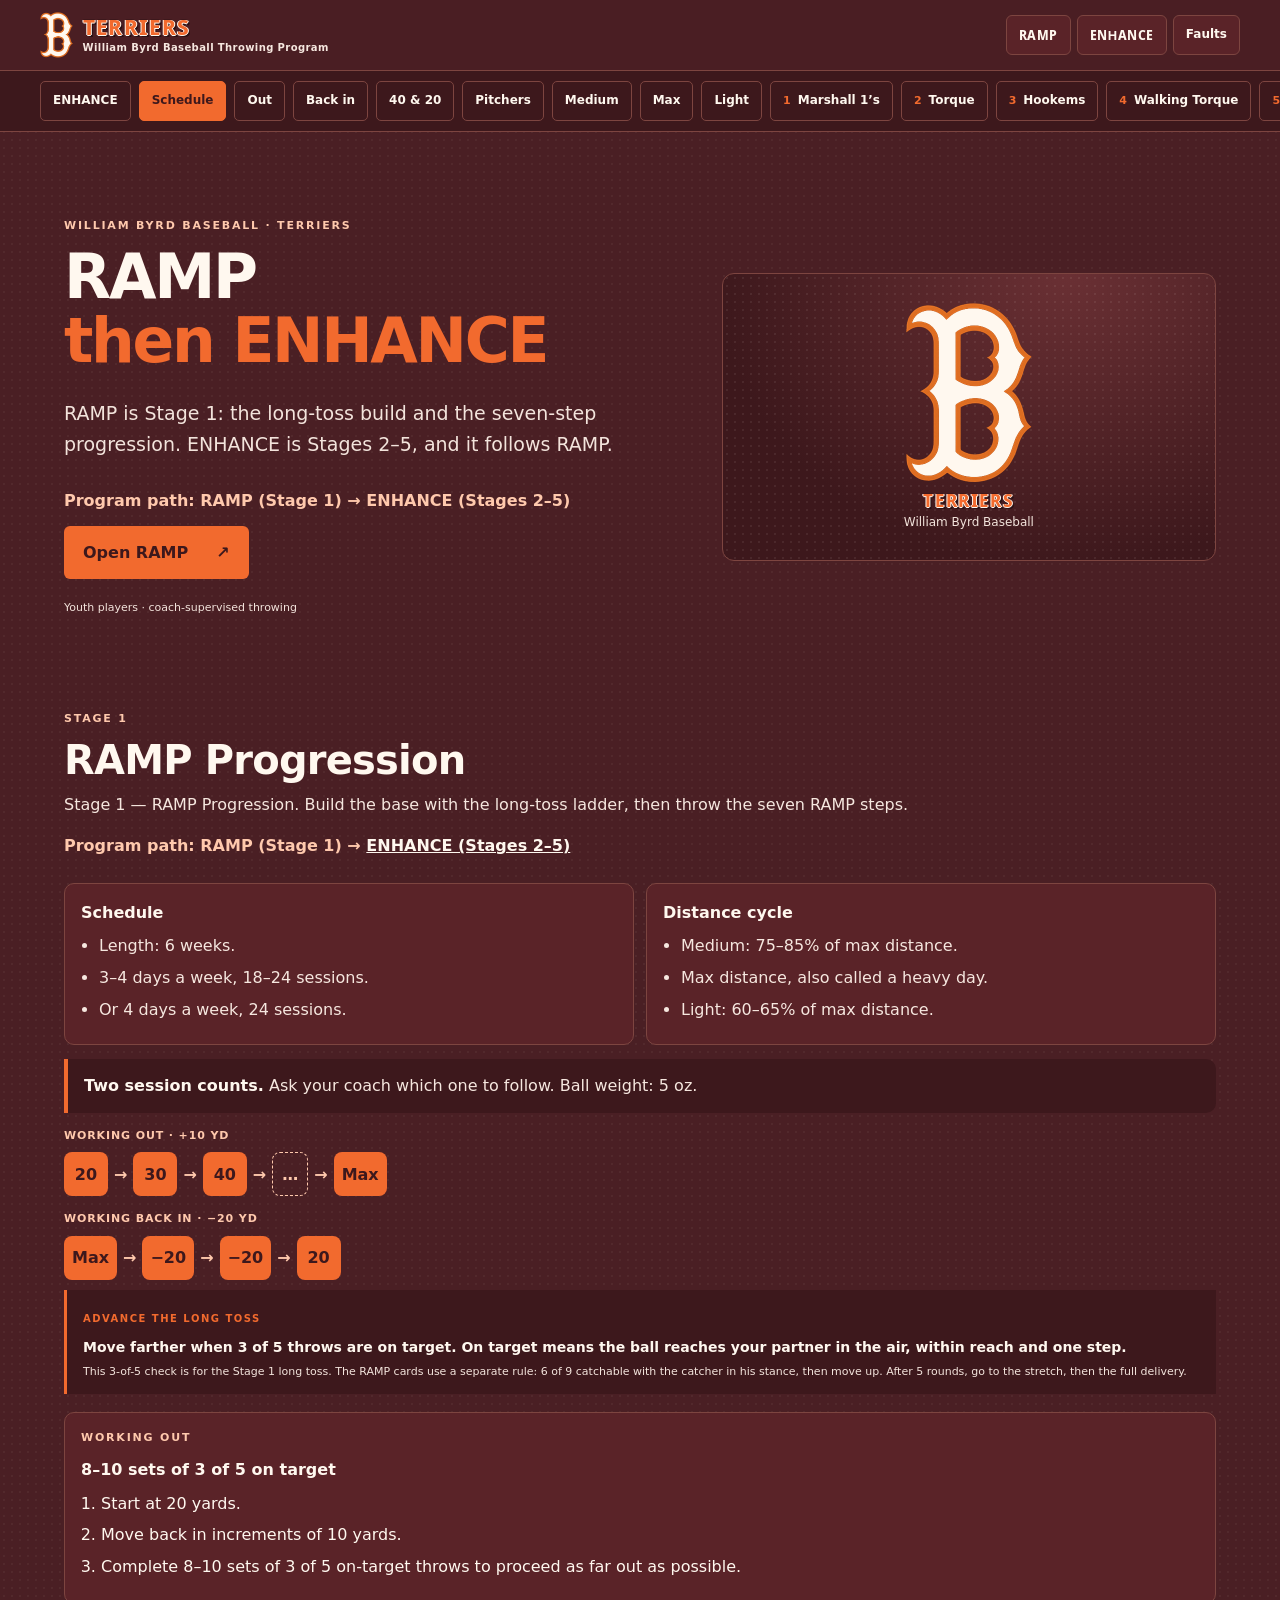
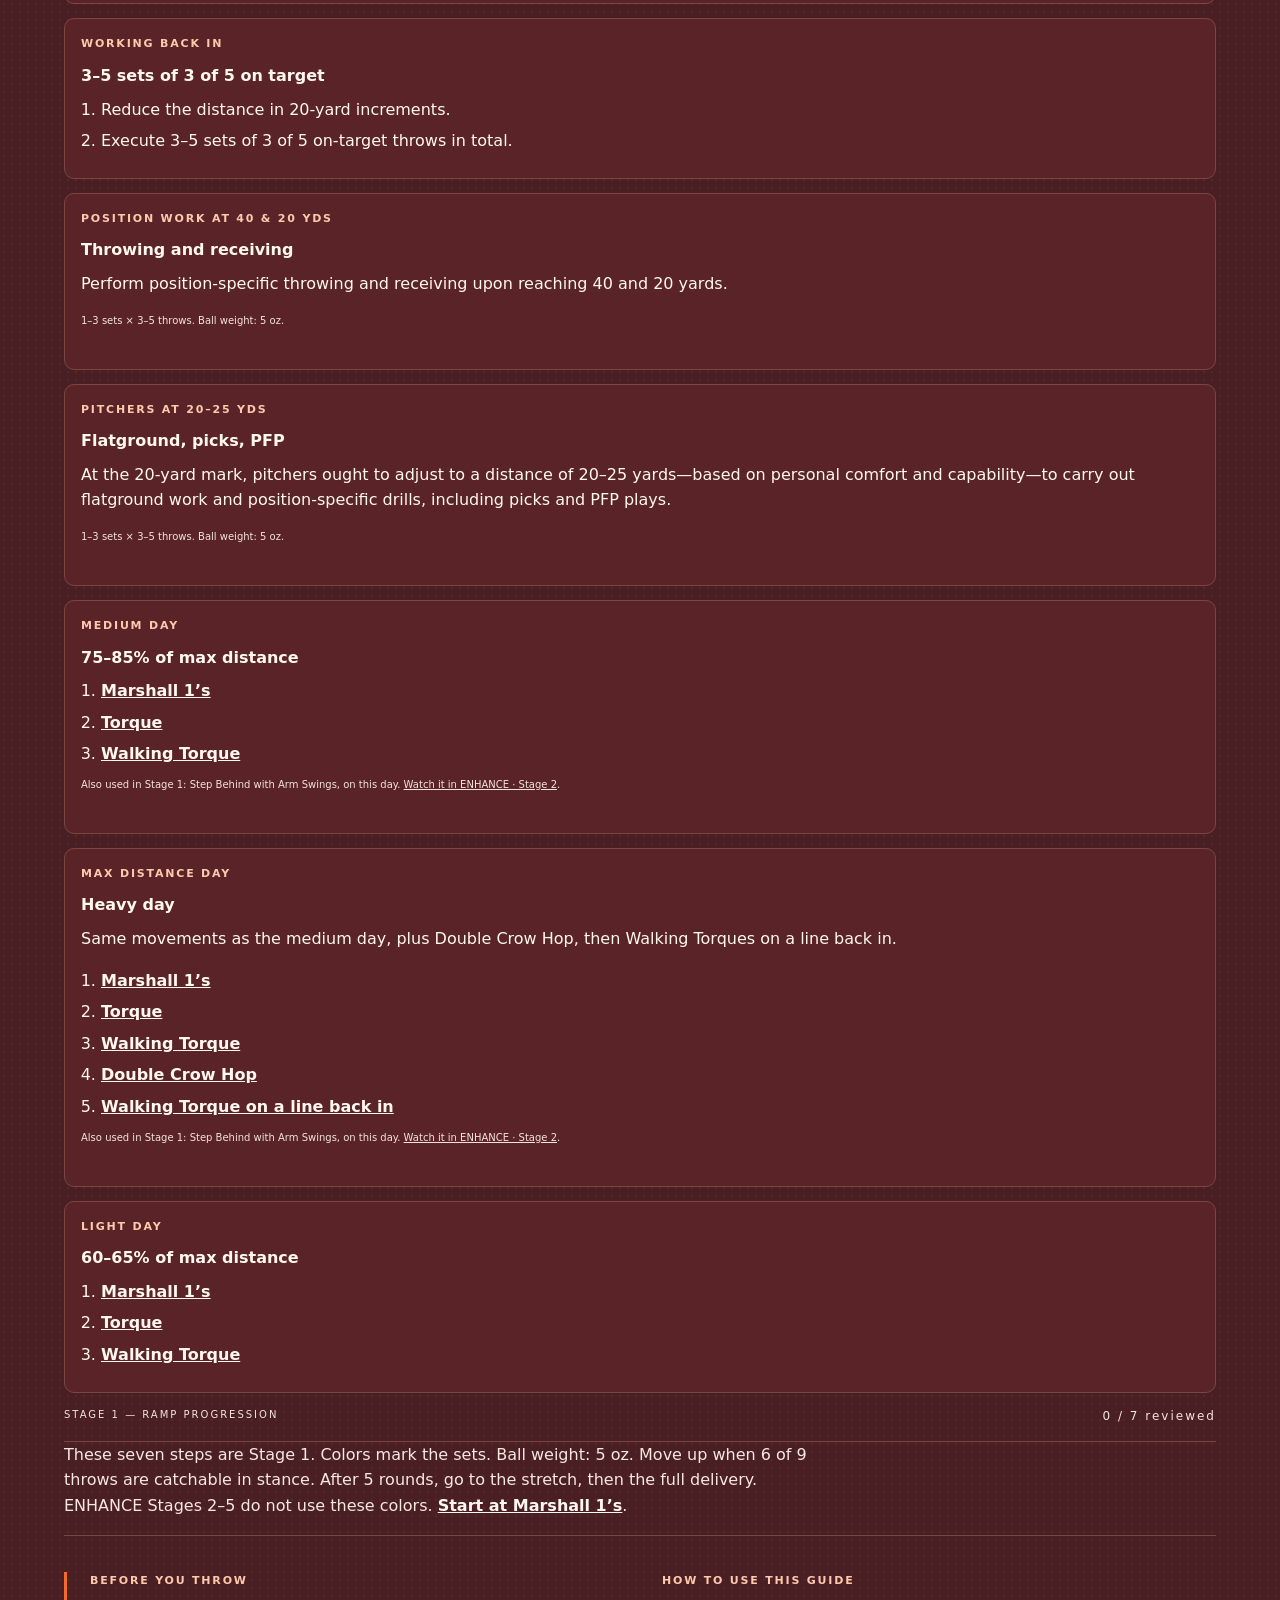
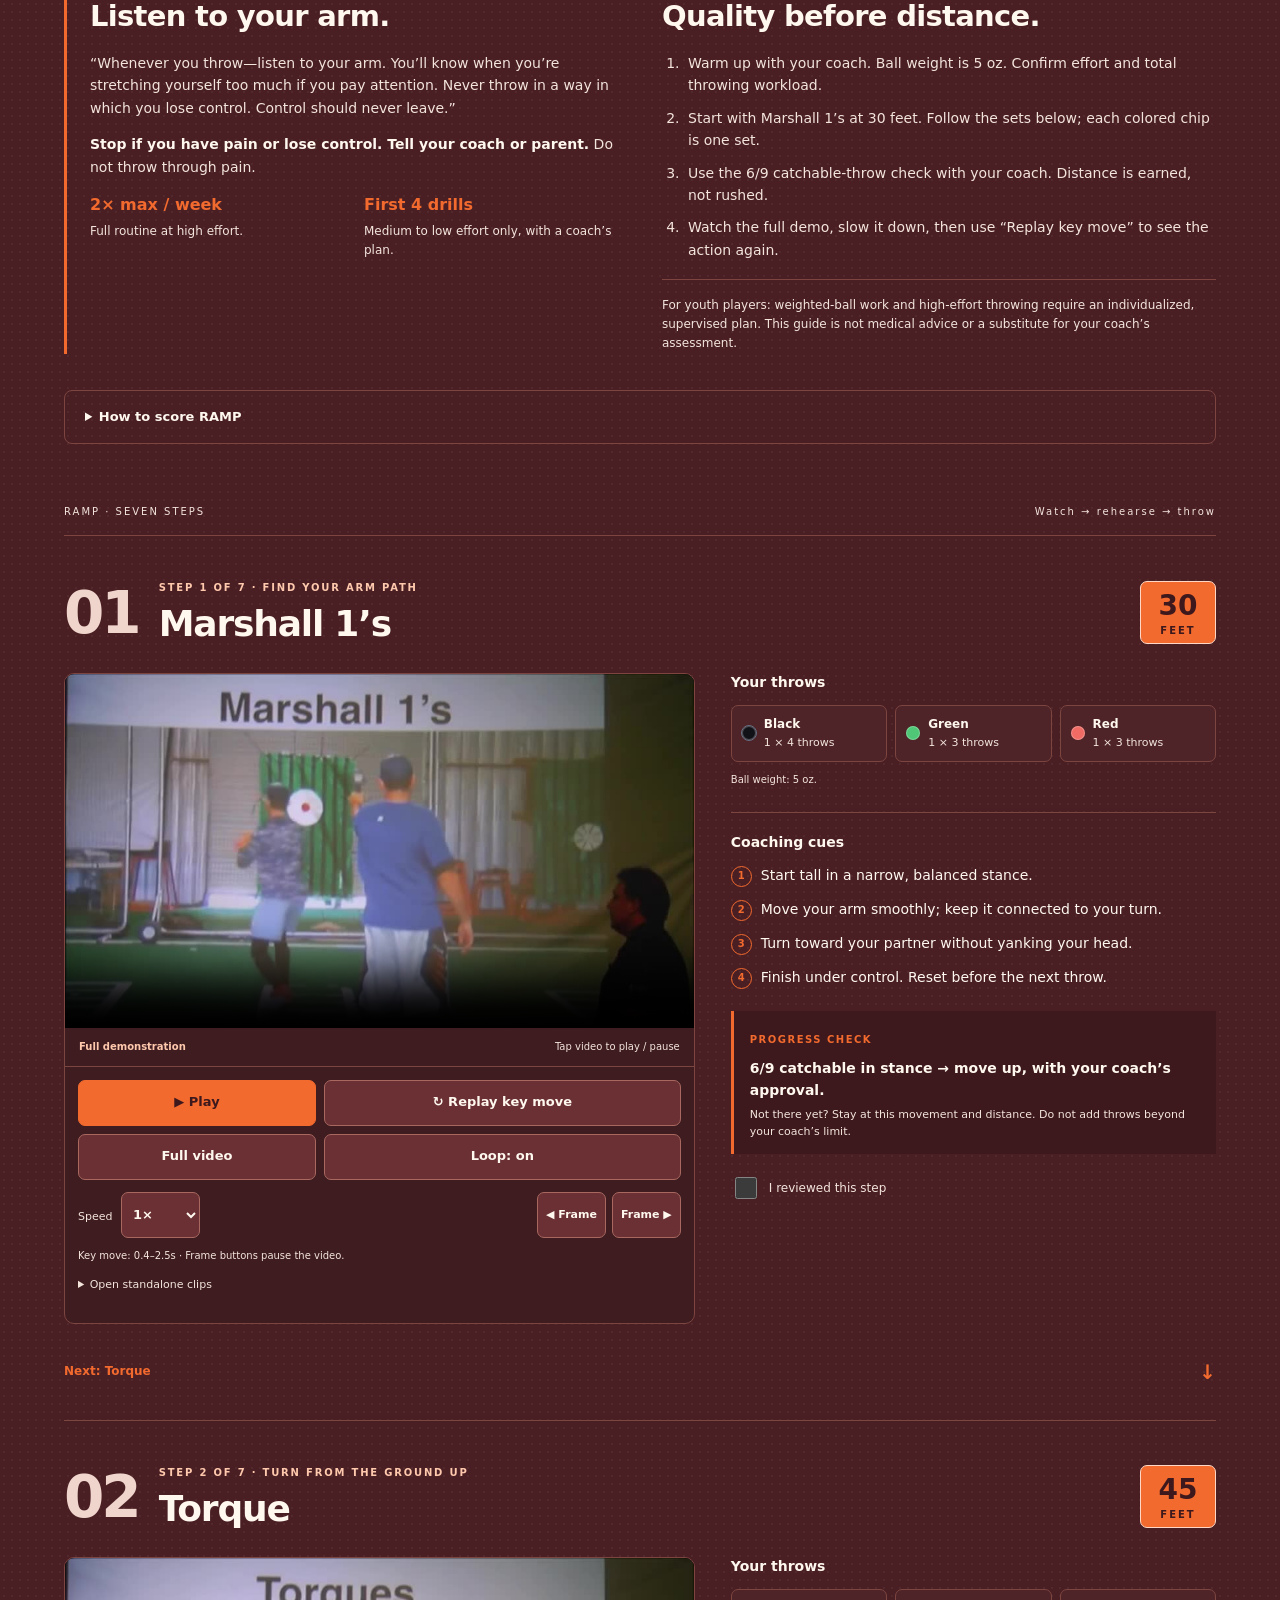
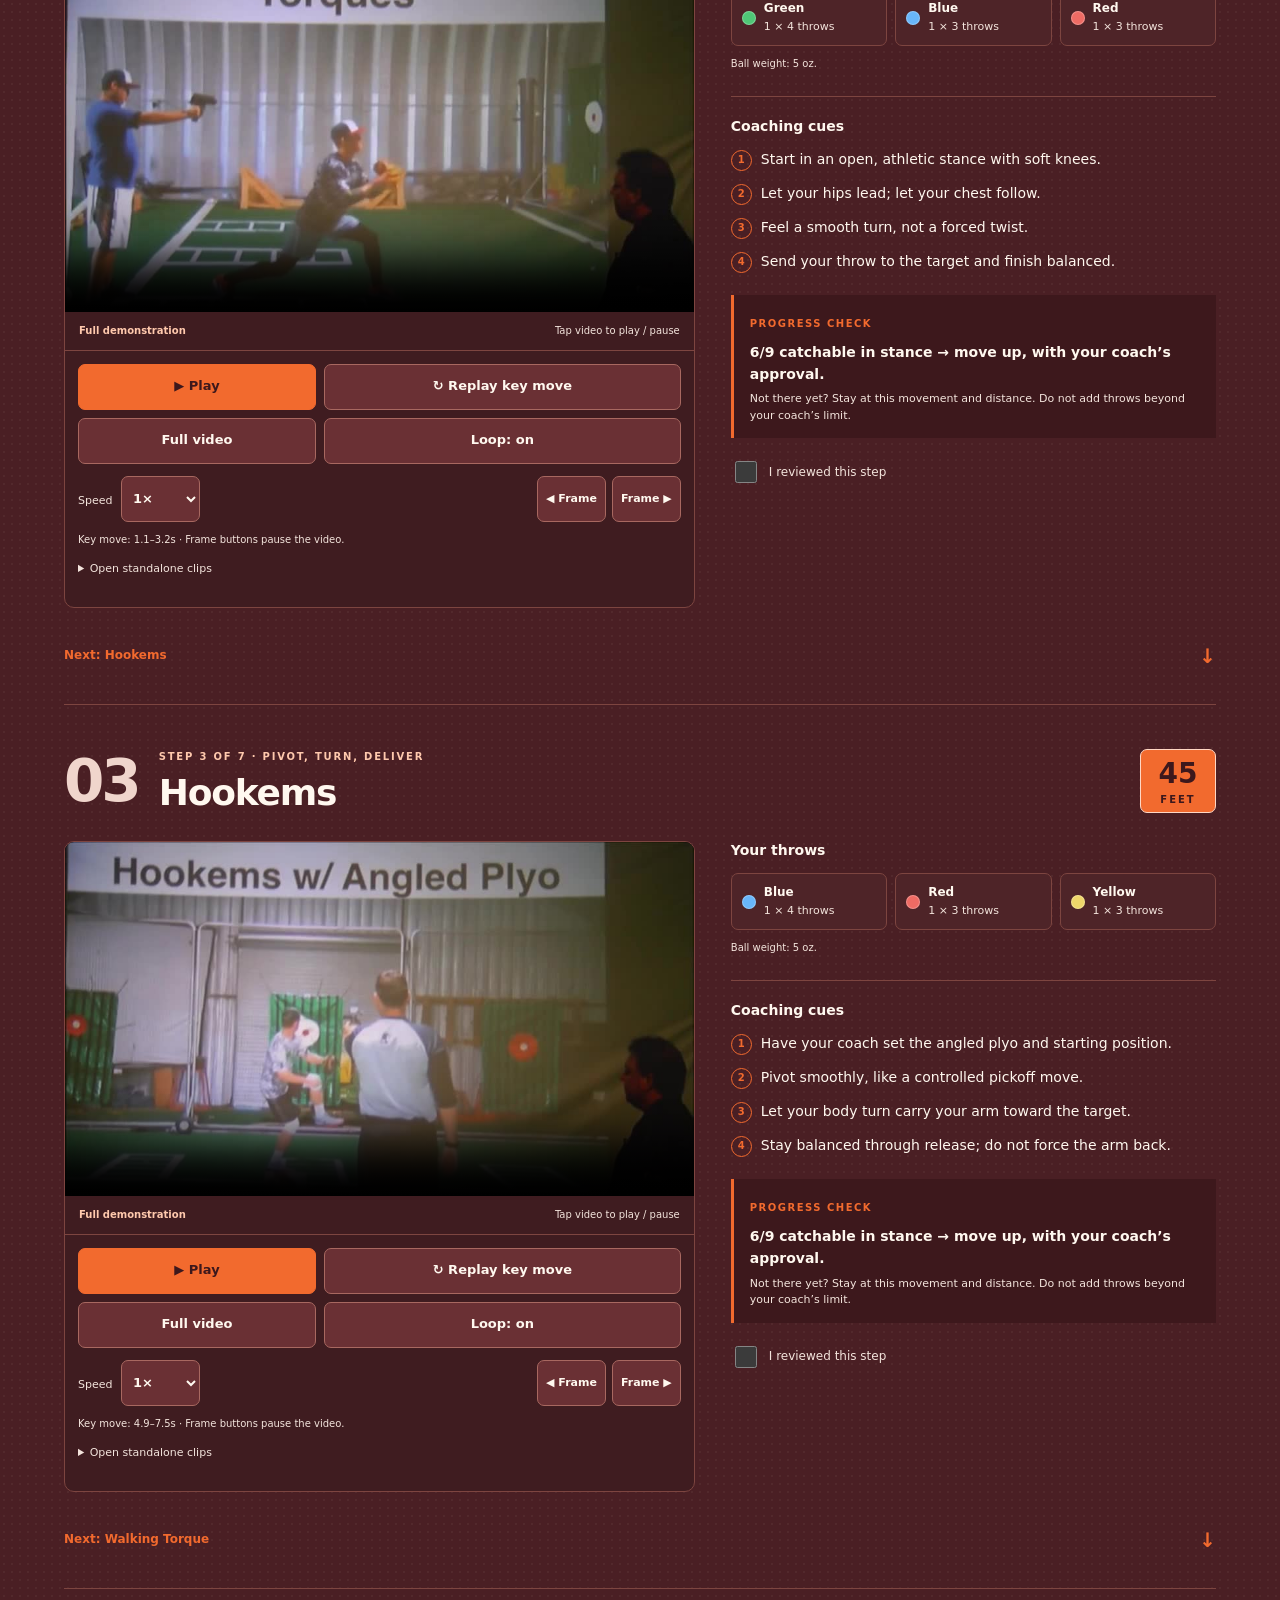
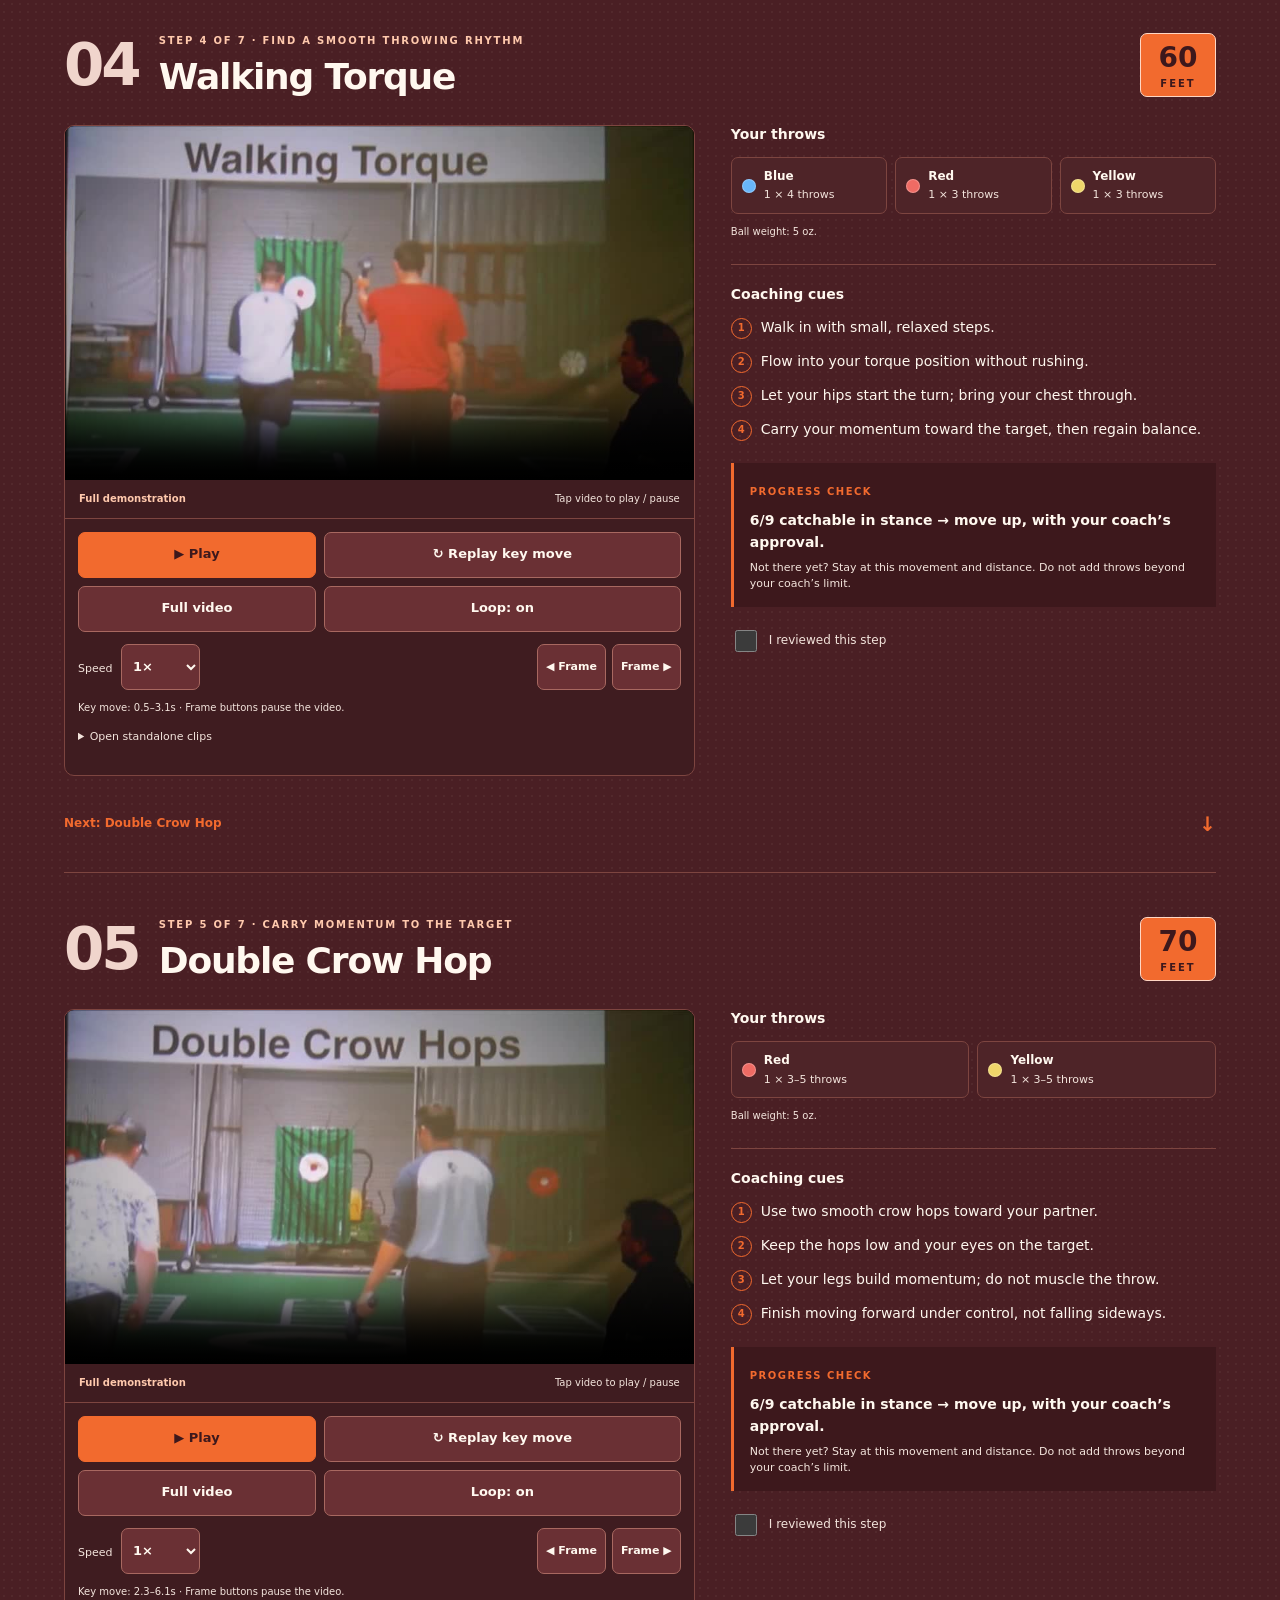
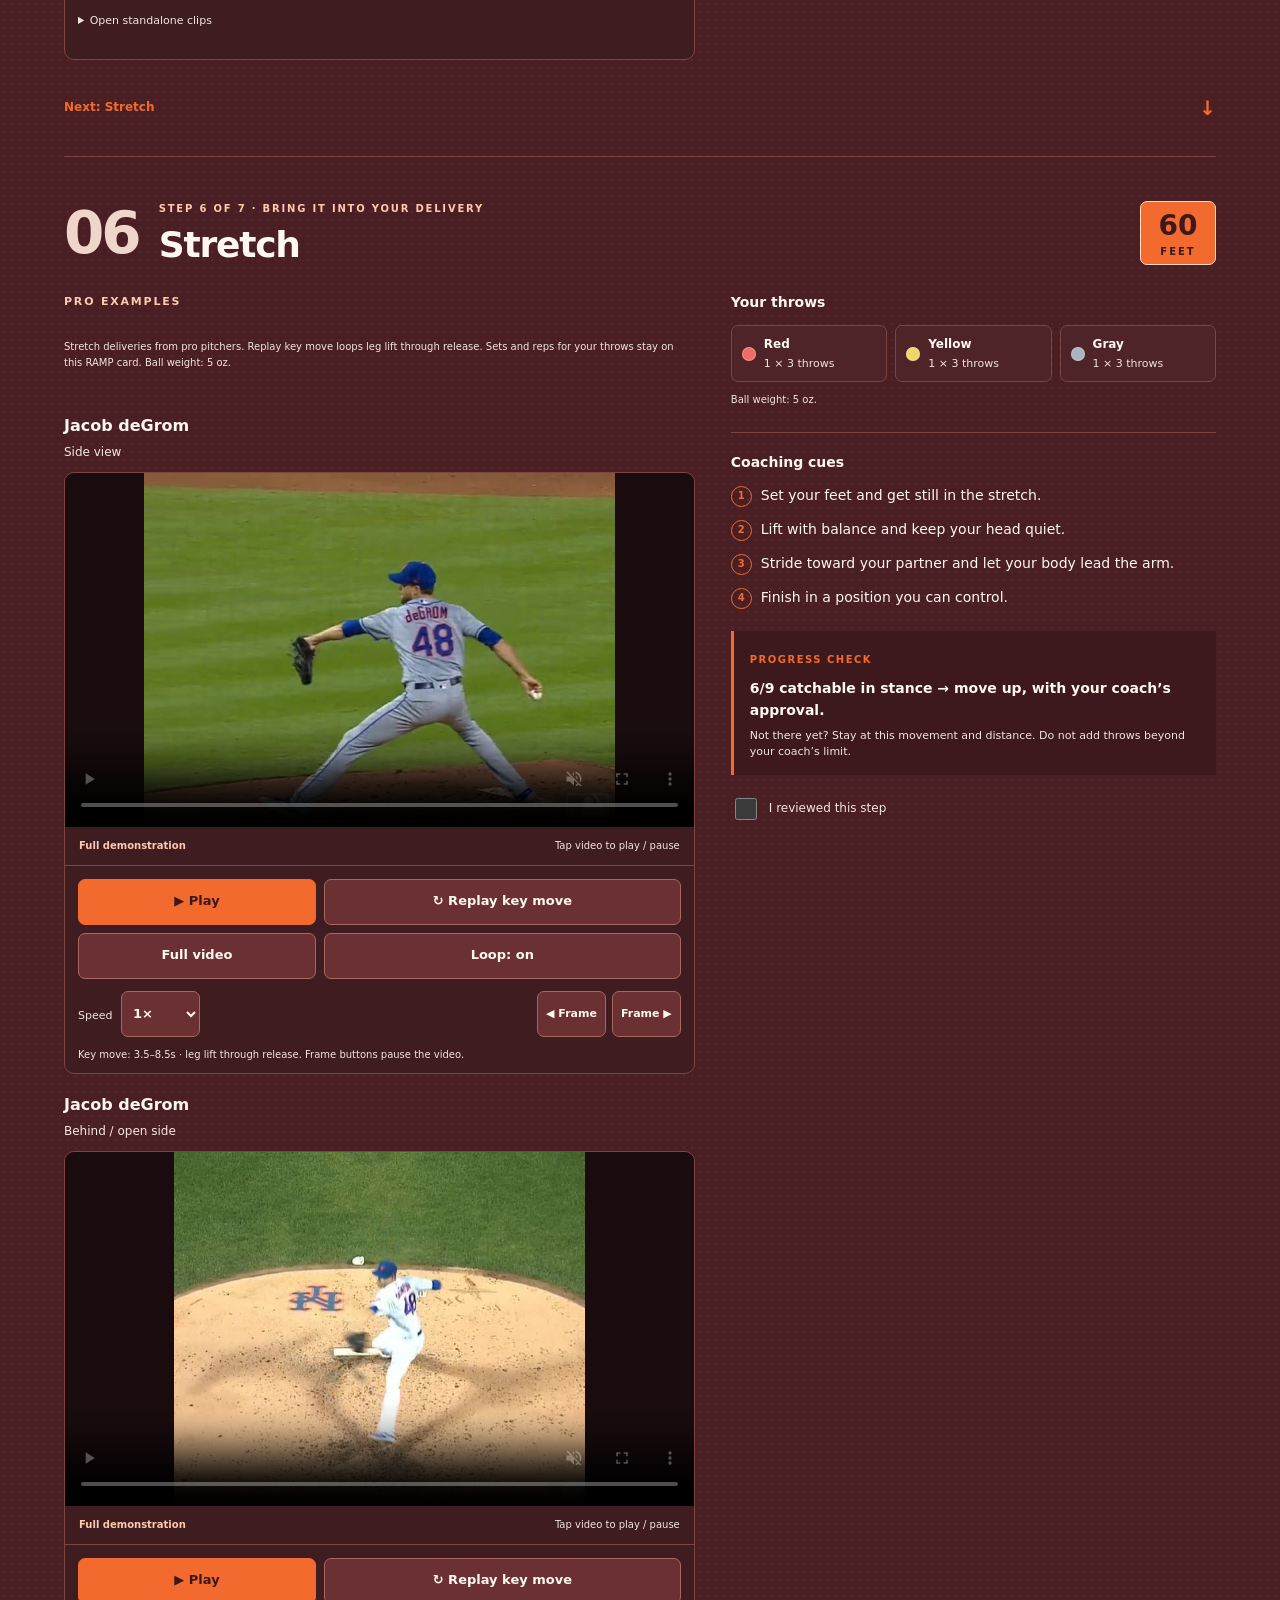
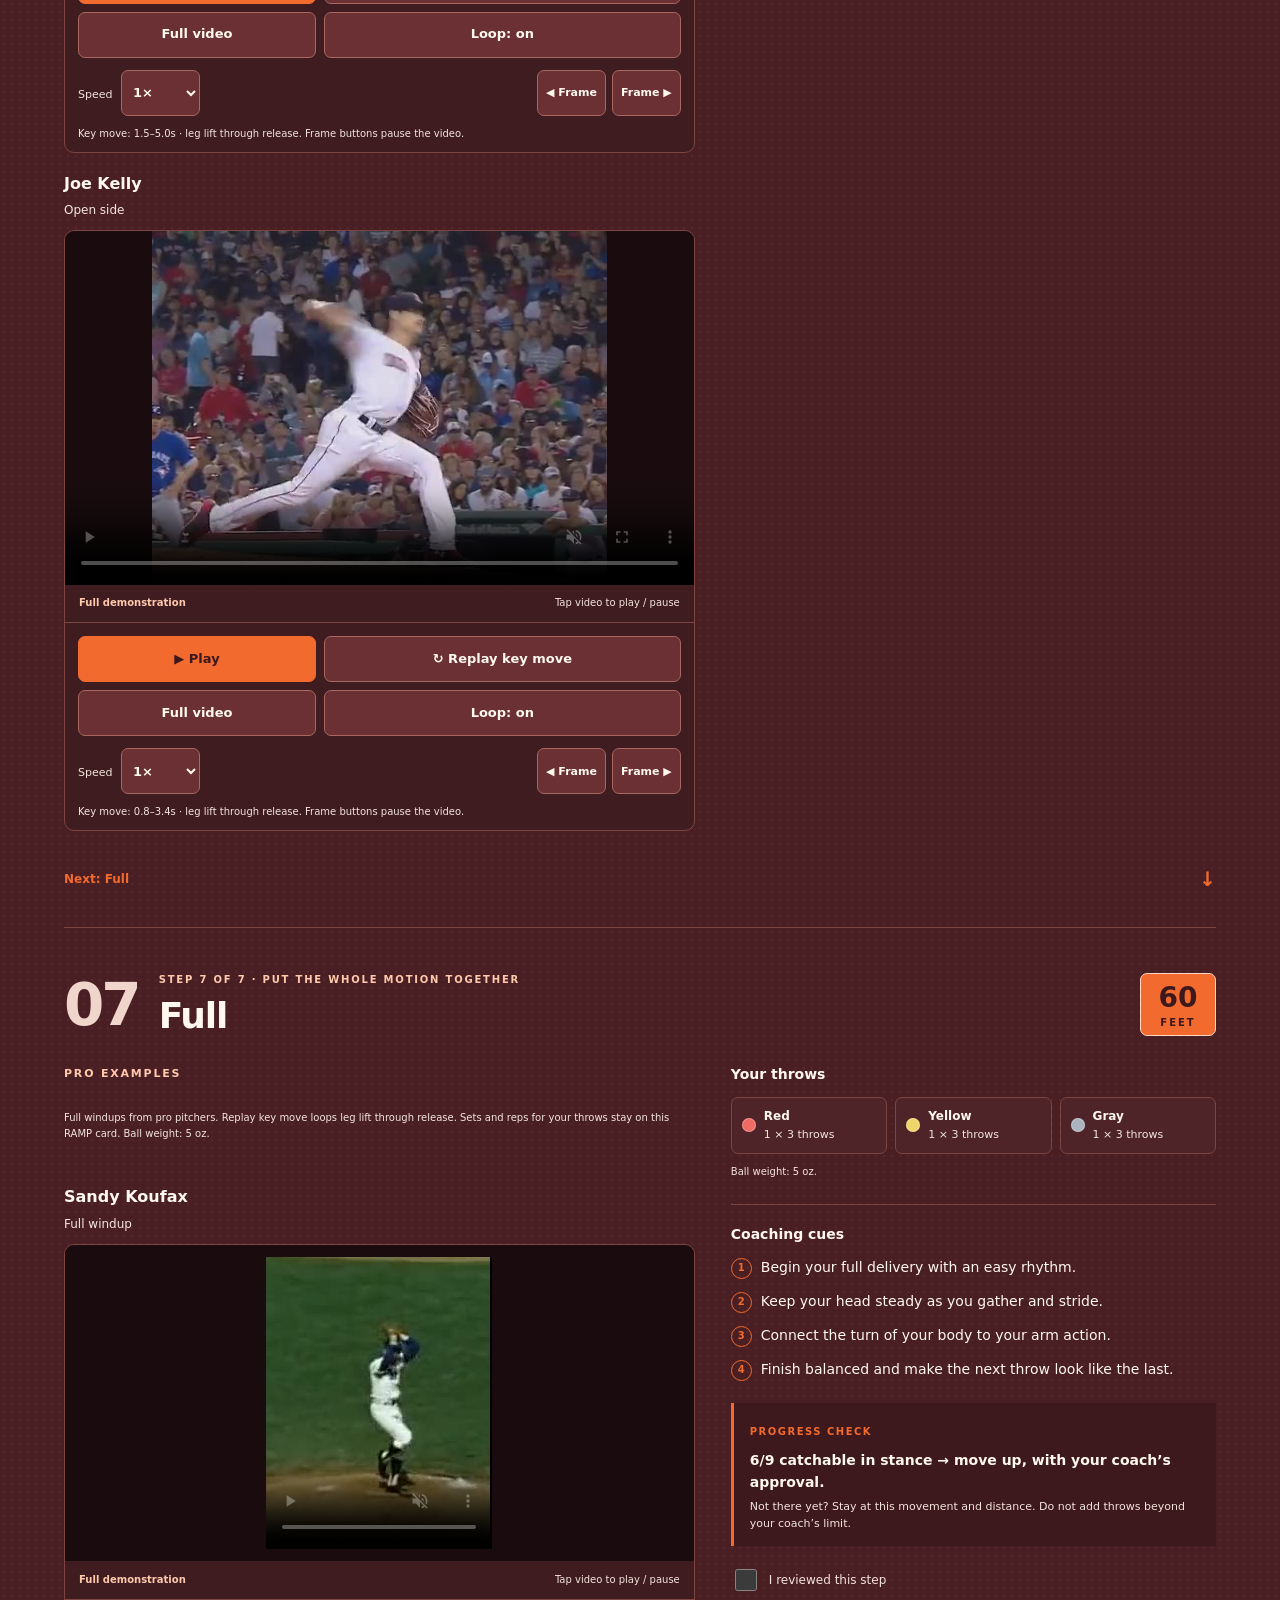
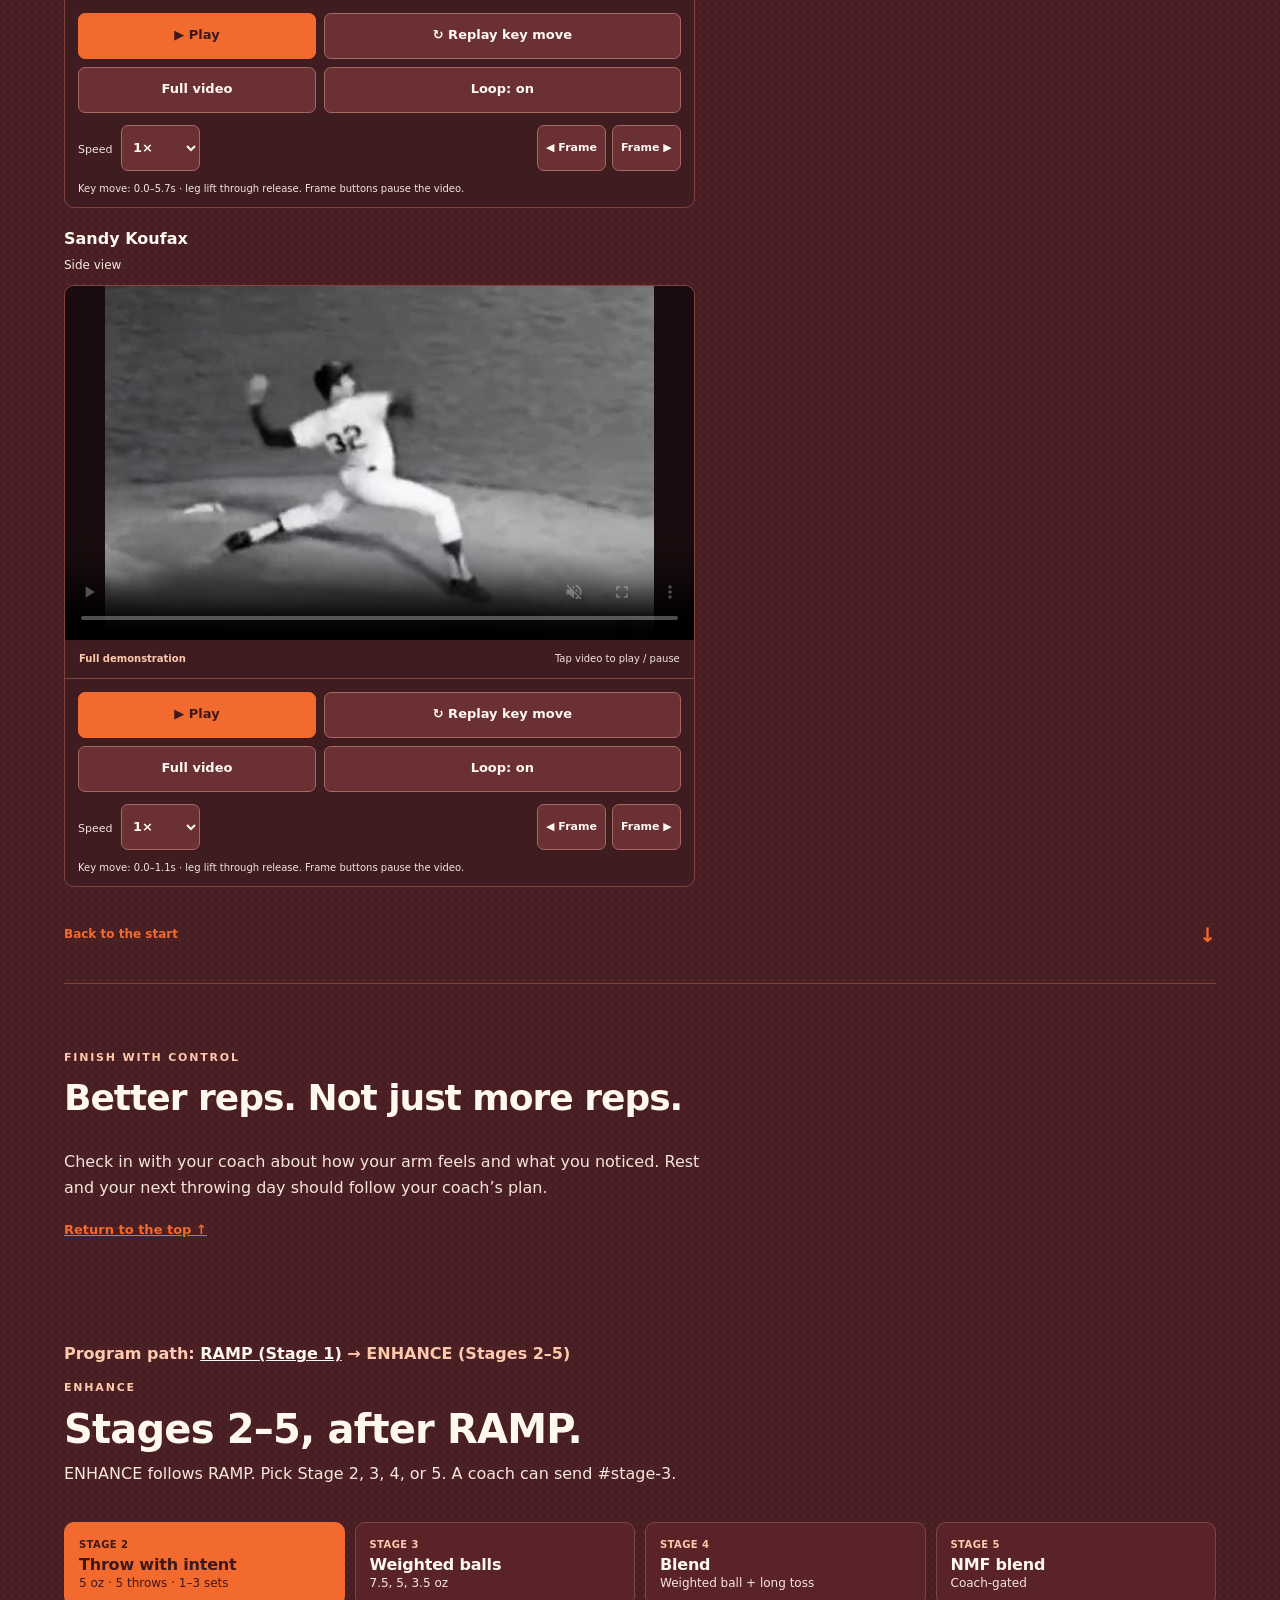
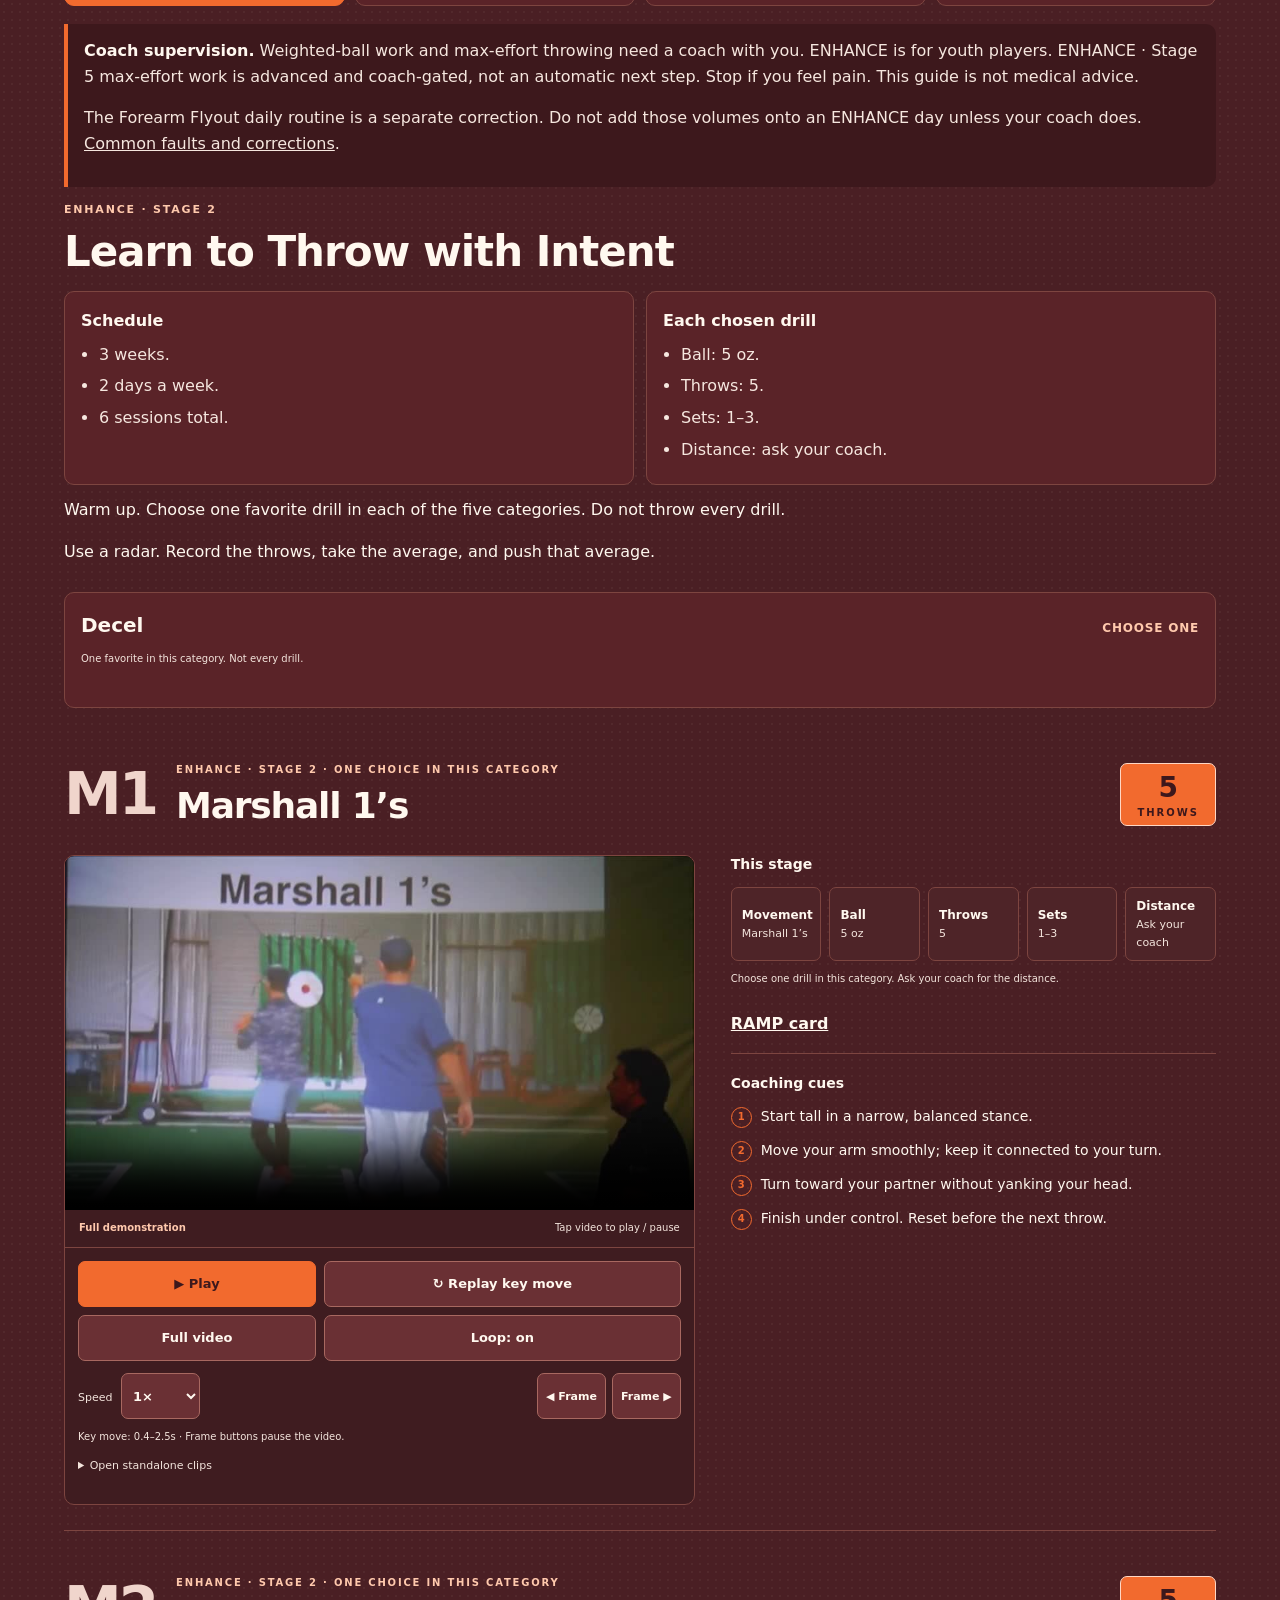
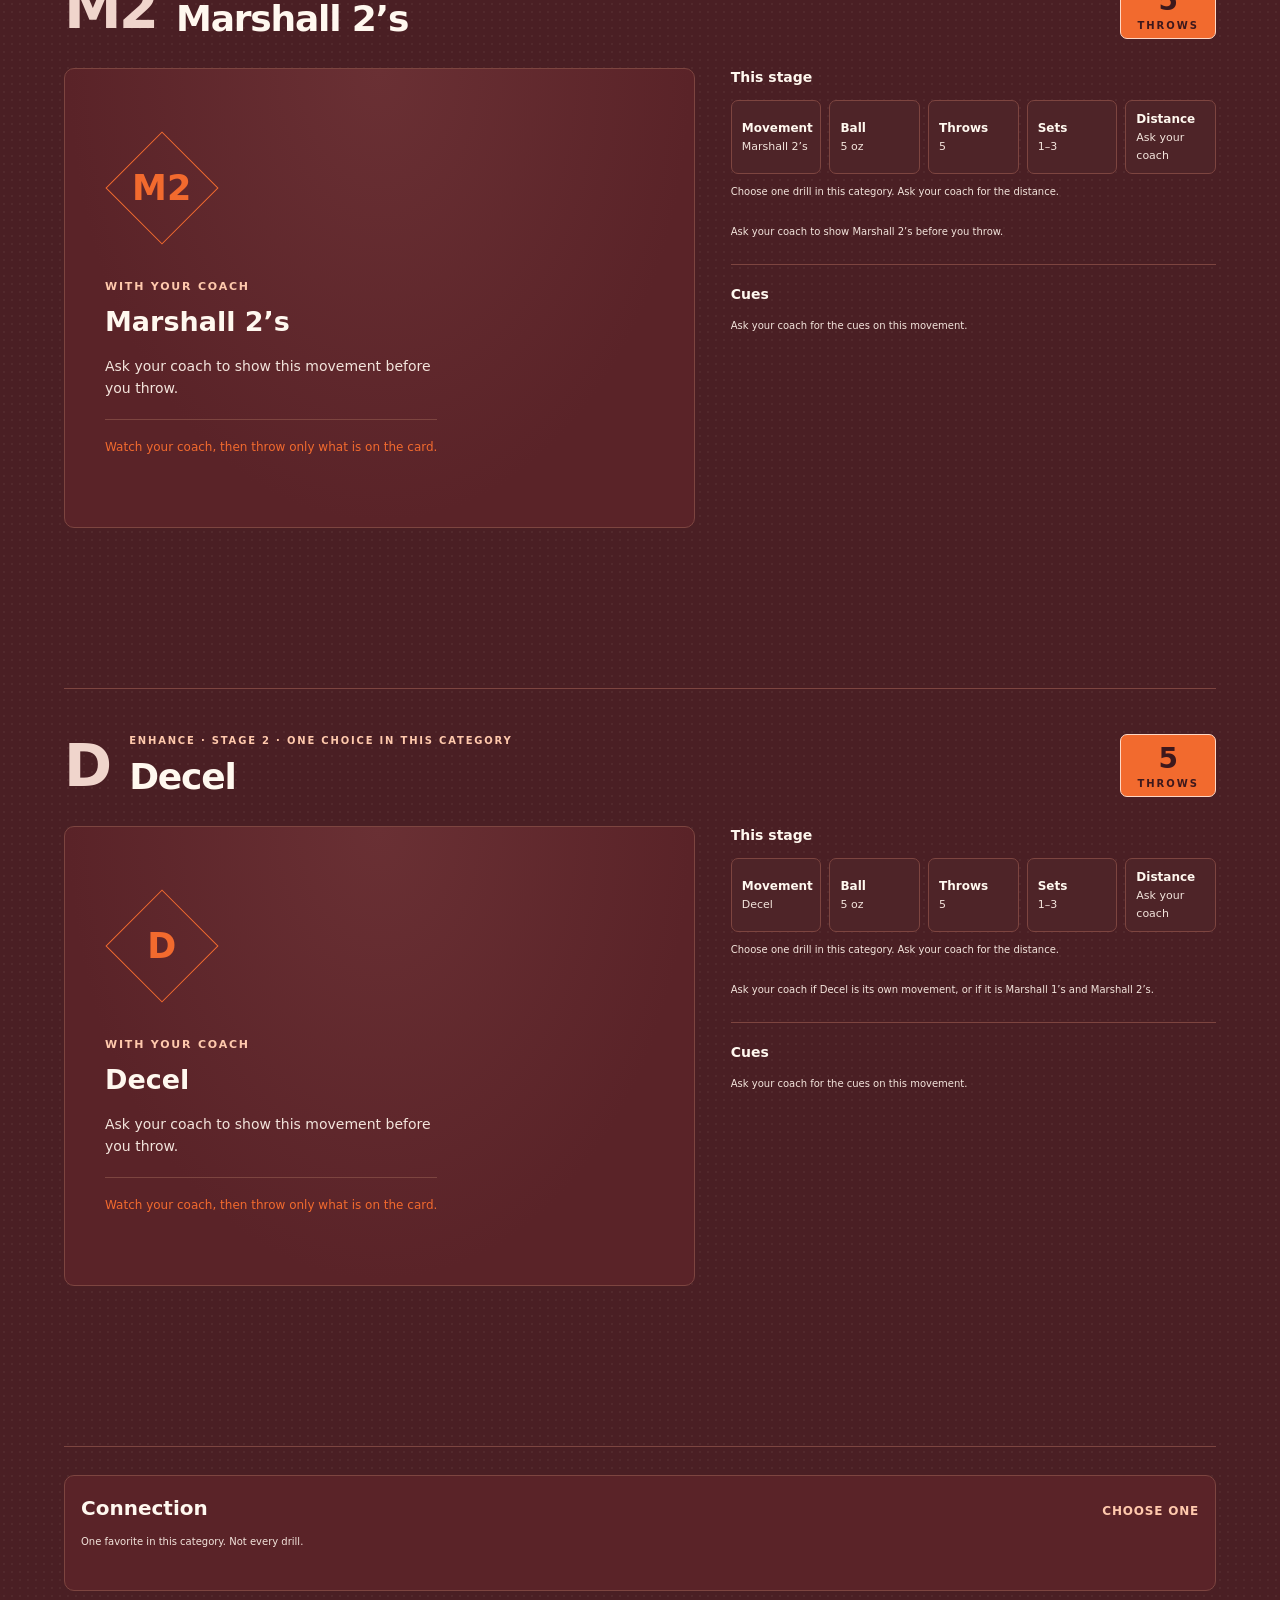
==== commit a1a2bb06: "Make RAMP Stage 1 and limit ENHANCE to Stages 2–5 Stage 1 keeps the long-toss ladder, the schedule, " ====
--- a/index.html
+++ b/index.html
@@ -1,25 +1,13 @@
-<!doctype html><html lang="en"><head><meta charset="utf-8"><meta name="viewport" content="width=device-width, initial-scale=1"><meta name="theme-color" content="#4a1f24"><meta name="description" content="William Byrd Terriers throwing program: ENHANCE, the five-stage plan, and RAMP, the color progression."><title>ENHANCE &amp; RAMP · William Byrd Baseball</title><link rel="icon" href="assets/icon.png" type="image/png"><link rel="stylesheet" href="style.css"><link rel="stylesheet" href="brand.css"></head><body id="top"><a class="skip" href="#enhance">Skip to ENHANCE</a>
+<!doctype html><html lang="en"><head><meta charset="utf-8"><meta name="viewport" content="width=device-width, initial-scale=1"><meta name="theme-color" content="#4a1f24"><meta name="description" content="William Byrd Terriers throwing program. RAMP is Stage 1. ENHANCE is Stages 2–5."><title>RAMP &amp; ENHANCE · William Byrd Baseball</title><link rel="icon" href="assets/icon.png" type="image/png"><link rel="stylesheet" href="style.css"><link rel="stylesheet" href="brand.css"></head><body id="top"><a class="skip" href="#stage-1">Skip to RAMP</a>
 <div class="sticky-stack">
-<header class="site-header"><a class="brand" href="#top" aria-label="William Byrd Baseball home"><img src="assets/mark.png" alt="" width="33" height="46"><span><span class="wordmark">Terriers</span><small>William Byrd Baseball Throwing Program</small></span></a><nav class="page-nav" aria-label="Pages"><a class="program-name" href="#enhance">ENHANCE</a><a class="program-name" href="#ramp">RAMP</a><a href="faults.html">Faults</a></nav></header>
-<nav class="drill-nav" id="context-nav" aria-label="ENHANCE"><a href="#stage-1"><span>I</span> Base</a><a href="#stage-2"><span>II</span> Intent</a><a href="#stage-3"><span>III</span> Weighted</a><a href="#stage-4"><span>IV</span> Blend</a><a href="#stage-5"><span>V</span> NMF</a><a href="#ramp">RAMP</a></nav>
+<header class="site-header"><a class="brand" href="#top" aria-label="William Byrd Baseball home"><img src="assets/mark.png" alt="" width="33" height="46"><span><span class="wordmark">Terriers</span><small>William Byrd Baseball Throwing Program</small></span></a><nav class="page-nav" aria-label="Pages"><a class="program-name" href="#ramp">RAMP</a><a class="program-name" href="#enhance">ENHANCE</a><a href="faults.html">Faults</a></nav></header>
+<nav class="drill-nav" id="context-nav" aria-label="RAMP · Stage 1"><a href="#stage-1">Stage 1</a><a href="#drill-1"><span>1</span> Marshall 1’s</a><a href="#enhance">ENHANCE</a></nav>
 </div>
 <main>
-<section class="hero"><div class="hero-copy"><p class="eyebrow">William Byrd Baseball · Terriers</p><h1>ENHANCE<br><em>&amp; RAMP</em></h1><p class="intro">ENHANCE is the five-stage throwing program. RAMP, the color progression, stays below as a reference.</p><a class="start primary" href="#enhance">Open ENHANCE <span>↗</span></a><p class="micro">Youth players · coach-supervised throwing</p></div><div class="hero-art" aria-hidden="true"><img class="hero-mark" src="assets/mark.png" alt=""><div class="art-label"><b class="wordmark hero-word">Terriers</b><span>William Byrd Baseball</span></div></div></section>
-<section id="enhance" aria-labelledby="enhance-title"><span id="stages" class="hash-alias"></span><div class="stage-intro"><p class="eyebrow">ENHANCE</p><h2 id="enhance-title">Pick the stage your coach assigned.</h2><p class="stage-lead">Large buttons, one stage at a time. The address bar updates so a coach can send #stage-3.</p></div>
-<div class="supervision"><p><strong>Coach supervision.</strong> Weighted-ball work and max-effort throwing need a coach with you. ENHANCE is for youth players. ENHANCE · Stage V max-effort work is advanced and coach-gated, not an automatic next step. Stop if you feel pain. This guide is not medical advice.</p><p>The Forearm Flyout daily routine is a separate correction. Do not add those volumes onto an ENHANCE day unless your coach does. <a href="faults.html">Common faults and corrections</a>.</p></div>
-<div class="stage-picker" role="tablist" aria-label="ENHANCE stages">
-<a role="tab" id="tab-stage-1" href="#stage-1" data-stage="1" aria-selected="false"><span class="stage-kicker">ENHANCE · Stage I</span><strong>Build the base</strong><small>Precision long toss</small></a>
-<a role="tab" id="tab-stage-2" href="#stage-2" data-stage="2" aria-selected="false"><span class="stage-kicker">ENHANCE · Stage II</span><strong>Throw with intent</strong><small>5 oz · 5 throws · 1–3 sets</small></a>
-<a role="tab" id="tab-stage-3" href="#stage-3" data-stage="3" aria-selected="false"><span class="stage-kicker">ENHANCE · Stage III</span><strong>Weighted balls</strong><small>7.5, 5, 3.5 oz</small></a>
-<a role="tab" id="tab-stage-4" href="#stage-4" data-stage="4" aria-selected="false"><span class="stage-kicker">ENHANCE · Stage IV</span><strong>Blend</strong><small>Weighted ball + long toss</small></a>
-<a role="tab" id="tab-stage-5" href="#stage-5" data-stage="5" aria-selected="false"><span class="stage-kicker">ENHANCE · Stage V</span><strong>NMF blend</strong><small>Coach-gated</small></a>
-</div>
-<noscript><p class="callout">ENHANCE needs JavaScript. RAMP is still on this page.</p></noscript>
-<div id="stage-panel"><div class="stage-empty"><p>Choose an ENHANCE stage. The address updates, for example <a href="#stage-3">#stage-3</a>, so you can text that link to a player.</p></div></div>
-</section>
-<section id="ramp"><span id="original" class="hash-alias"></span>
-<div class="section-label"><span>RAMP</span><span class="review-total" aria-live="polite">0 / 7 reviewed</span></div>
-<p class="original-intro" id="original-title">RAMP is the color progression: colors, sets, and reps. ENHANCE does not use these colors. Ball weight: 5 oz. <a href="#drill-1">Start at Marshall 1’s</a>.</p>
+<section class="hero"><div class="hero-copy"><p class="eyebrow">William Byrd Baseball · Terriers</p><h1>RAMP<br><em>then ENHANCE</em></h1><p class="intro">RAMP is Stage 1: the long-toss build and the seven-step progression. ENHANCE is Stages 2–5, and it follows RAMP.</p><p class="program-path">Program path: RAMP (Stage 1) → ENHANCE (Stages 2–5)</p><a class="start primary" href="#ramp">Open RAMP <span>↗</span></a><p class="micro">Youth players · coach-supervised throwing</p></div><div class="hero-art" aria-hidden="true"><img class="hero-mark" src="assets/mark.png" alt=""><div class="art-label"><b class="wordmark hero-word">Terriers</b><span>William Byrd Baseball</span></div></div></section>
+<section id="stage-1"><span id="ramp" class="hash-alias"></span><span id="original" class="hash-alias"></span><div class="stage-intro"><p class="eyebrow">Stage 1</p><h2 id="ramp-title">RAMP Progression</h2><p class="stage-lead">Stage 1 — RAMP Progression. Build the base with the long-toss ladder, then throw the seven RAMP steps.</p><p class="program-path">Program path: RAMP (Stage 1) → <a href="#enhance">ENHANCE (Stages 2–5)</a></p></div><div id="ramp-plan"></div>
+<div class="section-label"><span>STAGE 1 — RAMP PROGRESSION</span><span class="review-total" aria-live="polite">0 / 7 reviewed</span></div>
+<p class="original-intro" id="original-title">These seven steps are Stage 1. Colors mark the sets. Ball weight: 5 oz. Move up when 6 of 9 throws are catchable in stance. After 5 rounds, go to the stretch, then the full delivery. ENHANCE Stages 2–5 do not use these colors. <a href="#drill-1">Start at Marshall 1’s</a>.</p>
 <section class="before" aria-labelledby="before-title"><div class="safety"><p class="eyebrow">Before you throw</p><h2 id="before-title">Listen to your arm.</h2><p>“Whenever you throw—listen to your arm. You’ll know when you’re stretching yourself too much if you pay attention. Never throw in a way in which you lose control. Control should never leave.”</p><p><strong>Stop if you have pain or lose control. Tell your coach or parent.</strong> Do not throw through pain.</p><div class="limits"><span><b>2× max / week</b>Full routine at high effort.</span><span><b>First 4 drills</b>Medium to low effort only, with a coach’s plan.</span></div></div><div class="how"><p class="eyebrow">How to use this guide</p><h2>Quality before distance.</h2><ol><li>Warm up with your coach. Ball weight is 5 oz. Confirm effort and total throwing workload.</li><li>Start with Marshall 1’s at 30 feet. Follow the sets below; each colored chip is one set.</li><li>Use the 6/9 catchable-throw check with your coach. Distance is earned, not rushed.</li><li>Watch the full demo, slow it down, then use “Replay key move” to see the action again.</li></ol><p class="coach-note">For youth players: weighted-ball work and high-effort throwing require an individualized, supervised plan. This guide is not medical advice or a substitute for your coach’s assessment.</p></div></section><details class="source-notes"><summary>How to score RAMP</summary><div><p>Start with 8–10 throws at Marshall 1’s, 30 feet. If you use plyos, split the throws across the balls, at least 3 throws per ball. The sets on each card follow that chart. Double Crow Hop is 6–10 throws.</p><p>If 6 of 9 throws are catchable with the catcher in his stance, move to the next distance and movement. If not, repeat this movement and distance. After 5 rounds, go to the stretch, then the full delivery.</p><p><b>Ask your coach before you start.</b> “5 rounds” needs a definition, and the 6/9 check has to fit the throws already planned. Do not add five full circuits or nine extra test throws. Your coach sets the rounds and how to score the check.</p><p>The first four drills can be medium to low effort when your coach says so. Ball weight: 5 oz. The colors mark the sets, not different weights.</p></div></details><div class="section-label"><span>RAMP · SEVEN STEPS</span><span>Watch → rehearse → throw</span></div><section class="drill" id="drill-1" aria-labelledby="title-1"><div class="drill-heading"><div class="step-number">01</div><div><p class="eyebrow">Step 1 of 7 · Find your arm path</p><h2 id="title-1">Marshall 1’s</h2></div><span class="distance">30<small>feet</small></span></div><div class="drill-grid"><div class="player" data-start="0.4" data-end="2.5">
      <div class="video-wrap"><video id="video-1" aria-label="Marshall 1’s demonstration" playsinline muted loop controls preload="metadata" poster="assets/1_marshall.jpg"><source src="assets/1_marshall.mp4" type="video/mp4">Your browser does not support video. <a href="assets/1_marshall.mp4">Open the video</a>.</video></div>
      <div class="video-caption"><span class="mode">Full demonstration</span><span>Tap video to play / pause</span></div>
@@ -90,4 +78,15 @@
      <div class="fine-controls"><label>Speed <select aria-label="Playback speed for Sandy Koufax, Side view"><option value="0.25">0.25×</option><option value="0.5">0.5×</option><option value="1" selected>1×</option></select></label><div class="frames"><button type="button" class="back" aria-label="Previous frame">◀ Frame</button><button type="button" class="forward" aria-label="Next frame">Frame ▶</button></div></div>
      <p class="player-note">Key move: 0.0–1.1s · leg lift through release. Frame buttons pause the video.</p>
      <p class="video-error" hidden>Video could not load. <a href="assets/pro_koufax_side.mp4">Open the clip directly</a>.</p>
-    </div></figure></div><div class="drill-instructions"><h3>Your throws</h3><div class="balls"><span class="ball"><i class="red"></i><span><b>Red</b><small>1 × 3 throws</small></span></span><span class="ball"><i class="yellow"></i><span><b>Yellow</b><small>1 × 3 throws</small></span></span><span class="ball"><i class="gray"></i><span><b>Gray</b><small>1 × 3 throws</small></span></span></div><p class="reps-note">Ball weight: 5 oz.</p><h3 class="cue-heading">Coaching cues</h3><ol class="cues"><li>Begin your full delivery with an easy rhythm.</li><li>Keep your head steady as you gather and stride.</li><li>Connect the turn of your body to your arm action.</li><li>Finish balanced and make the next throw look like the last.</li></ol><div class="progress-check"><b>Progress check</b><p>6/9 catchable in stance → move up, with your coach’s approval.</p><small>Not there yet? Stay at this movement and distance. Do not add throws beyond your coach’s limit.</small></div><label class="review"><input type="checkbox" data-step="7"> I reviewed this step</label></div></div><a class="next" href="#top">Back to the start <span>↓</span></a></section><section class="finish"><p class="eyebrow">Finish with control</p><h2>Better reps. Not just more reps.</h2><p>Check in with your coach about how your arm feels and what you noticed. Rest and your next throwing day should follow your coach’s plan.</p><a href="#top">Return to the top ↑</a></section></main></section><footer><span class="wordmark">Terriers</span><span>William Byrd Baseball · by SWVA Elevated</span><span>Coach Cameron Cassady</span><button type="button" id="reset">Reset review marks</button><small>Review marks are saved only on this device. They do not track throwing volume or certify readiness.</small></footer><script src="player.js"></script><script src="program-data.js"></script><script src="app.js"></script></body></html>+    </div></figure></div><div class="drill-instructions"><h3>Your throws</h3><div class="balls"><span class="ball"><i class="red"></i><span><b>Red</b><small>1 × 3 throws</small></span></span><span class="ball"><i class="yellow"></i><span><b>Yellow</b><small>1 × 3 throws</small></span></span><span class="ball"><i class="gray"></i><span><b>Gray</b><small>1 × 3 throws</small></span></span></div><p class="reps-note">Ball weight: 5 oz.</p><h3 class="cue-heading">Coaching cues</h3><ol class="cues"><li>Begin your full delivery with an easy rhythm.</li><li>Keep your head steady as you gather and stride.</li><li>Connect the turn of your body to your arm action.</li><li>Finish balanced and make the next throw look like the last.</li></ol><div class="progress-check"><b>Progress check</b><p>6/9 catchable in stance → move up, with your coach’s approval.</p><small>Not there yet? Stay at this movement and distance. Do not add throws beyond your coach’s limit.</small></div><label class="review"><input type="checkbox" data-step="7"> I reviewed this step</label></div></div><a class="next" href="#top">Back to the start <span>↓</span></a></section><section class="finish"><p class="eyebrow">Finish with control</p><h2>Better reps. Not just more reps.</h2><p>Check in with your coach about how your arm feels and what you noticed. Rest and your next throwing day should follow your coach’s plan.</p><a href="#top">Return to the top ↑</a></section></section><section id="enhance" aria-labelledby="enhance-title"><span id="stages" class="hash-alias"></span><div class="stage-intro"><p class="program-path">Program path: <a href="#ramp">RAMP (Stage 1)</a> → ENHANCE (Stages 2–5)</p><p class="eyebrow">ENHANCE</p><h2 id="enhance-title">Stages 2–5, after RAMP.</h2><p class="stage-lead">ENHANCE follows RAMP. Pick Stage 2, 3, 4, or 5. A coach can send #stage-3.</p></div>
+<div class="stage-picker" role="tablist" aria-label="ENHANCE stages">
+<a role="tab" id="tab-stage-2" href="#stage-2" data-stage="2" aria-selected="false"><span class="stage-kicker">Stage 2</span><strong>Throw with intent</strong><small>5 oz · 5 throws · 1–3 sets</small></a>
+<a role="tab" id="tab-stage-3" href="#stage-3" data-stage="3" aria-selected="false"><span class="stage-kicker">Stage 3</span><strong>Weighted balls</strong><small>7.5, 5, 3.5 oz</small></a>
+<a role="tab" id="tab-stage-4" href="#stage-4" data-stage="4" aria-selected="false"><span class="stage-kicker">Stage 4</span><strong>Blend</strong><small>Weighted ball + long toss</small></a>
+<a role="tab" id="tab-stage-5" href="#stage-5" data-stage="5" aria-selected="false"><span class="stage-kicker">Stage 5</span><strong>NMF blend</strong><small>Coach-gated</small></a>
+</div>
+<div class="supervision"><p><strong>Coach supervision.</strong> Weighted-ball work and max-effort throwing need a coach with you. ENHANCE is for youth players. ENHANCE · Stage 5 max-effort work is advanced and coach-gated, not an automatic next step. Stop if you feel pain. This guide is not medical advice.</p><p>The Forearm Flyout daily routine is a separate correction. Do not add those volumes onto an ENHANCE day unless your coach does. <a href="faults.html">Common faults and corrections</a>.</p></div>
+<noscript><p class="callout">ENHANCE Stages 2–5 need JavaScript. RAMP, Stage 1, is still on this page.</p></noscript>
+<div id="stage-panel"><div class="stage-empty"><p>ENHANCE opens on <a href="#stage-2">Stage 2</a>. A coach can also send <a href="#stage-3">#stage-3</a>, <a href="#stage-4">#stage-4</a>, or <a href="#stage-5">#stage-5</a>.</p></div></div>
+</section>
+</main><footer><span class="wordmark">Terriers</span><span>William Byrd Baseball · by SWVA Elevated</span><span>Coach Cameron Cassady</span><button type="button" id="reset">Reset review marks</button><small>Review marks are saved only on this device. They do not track throwing volume or certify readiness.</small></footer><script src="player.js"></script><script src="program-data.js"></script><script src="app.js"></script></body></html>
--- a/brand.css
+++ b/brand.css
@@ -82,7 +82,9 @@
   margin: 14px 0;
 }
 .supervision strong, .callout strong { color: #fff8ef; }
-.stage-picker { display: grid; grid-template-columns: repeat(5, 1fr); gap: 10px; margin: 8px 0 18px; }
+.stage-picker { display: grid; grid-template-columns: repeat(4, 1fr); gap: 10px; margin: 8px 0 18px; }
+.program-path { color: #ffc9ad; font-weight: 750; margin: 0 0 12px; }
+.program-path a { color: #fff8ef; font-weight: 800; }
 .stage-picker a {
   display: flex;
   flex-direction: column;
@@ -205,7 +207,6 @@
 
 @media (max-width: 900px) {
   .stage-picker { grid-template-columns: 1fr 1fr; }
-  .stage-picker a:last-child { grid-column: 1 / -1; }
 }
 @media (max-width: 640px) {
   .stage-picker, .plan-grid, .fault-grid { grid-template-columns: 1fr; }
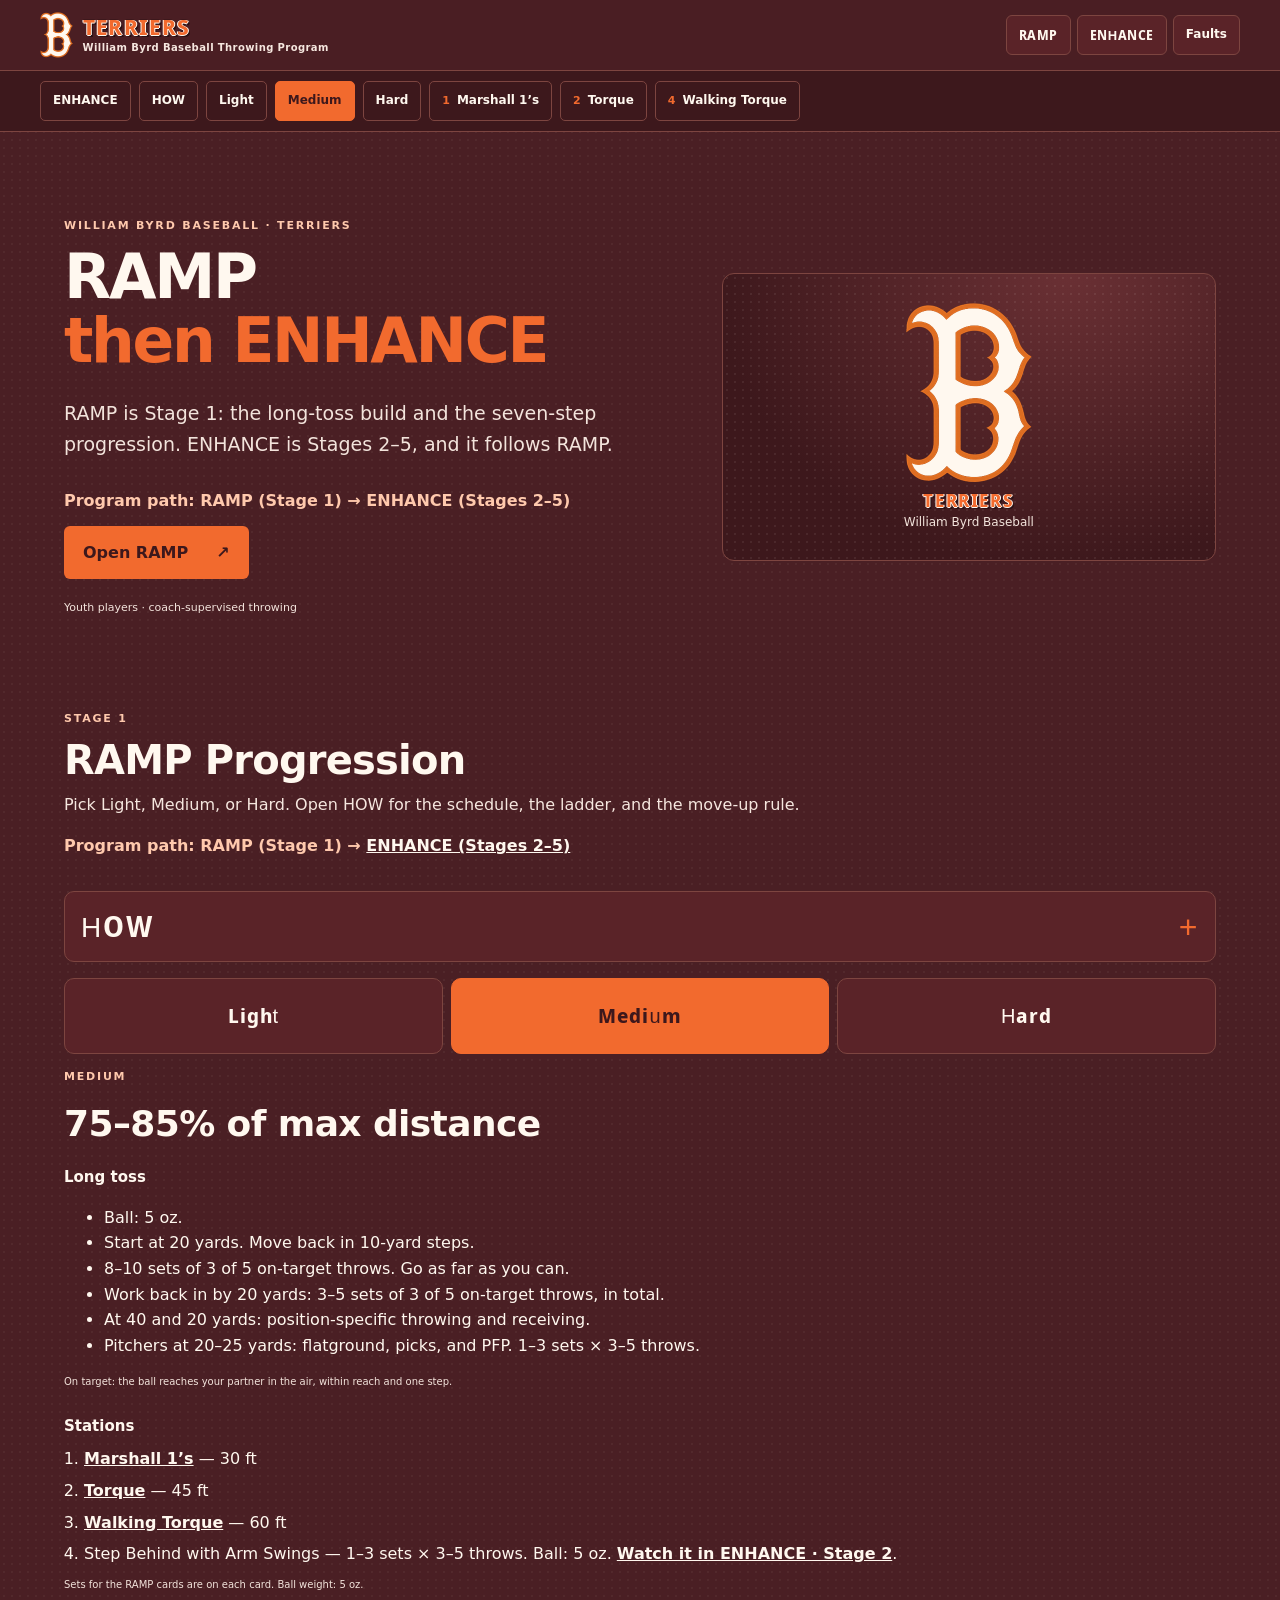
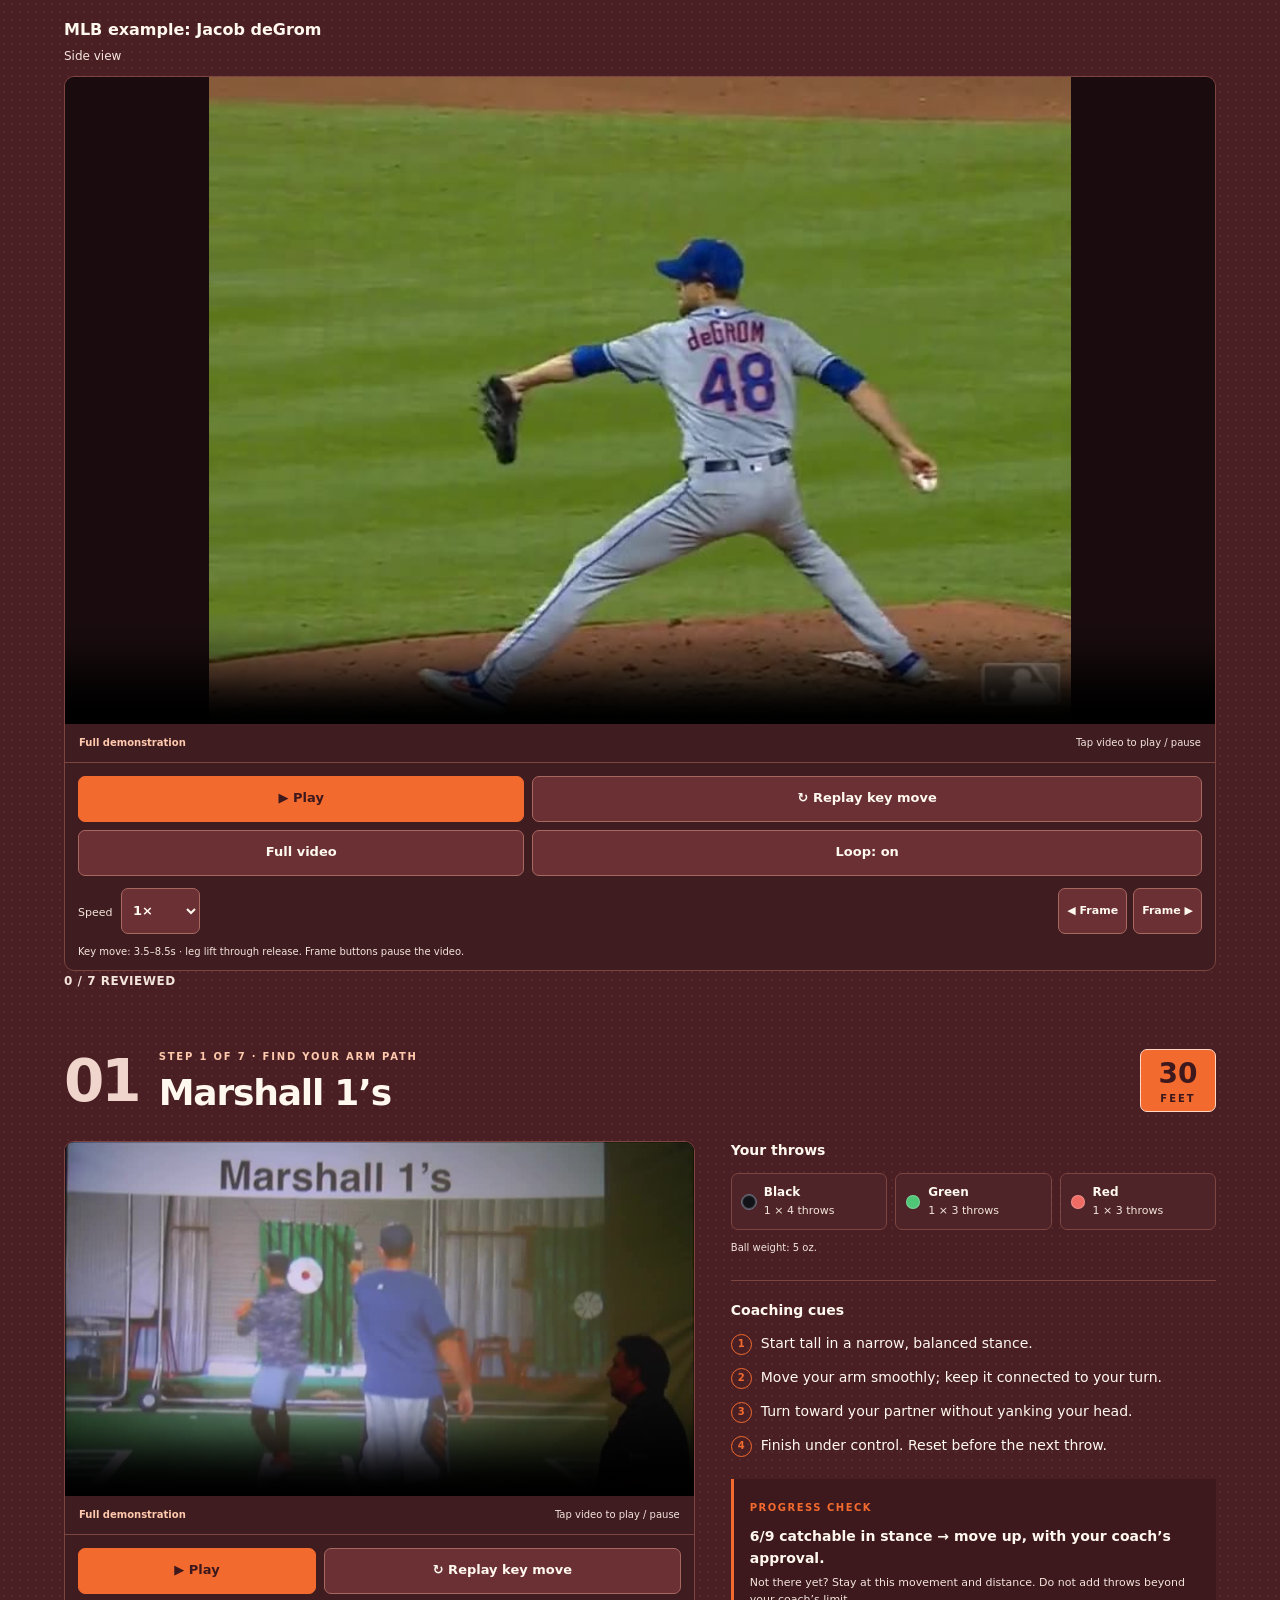
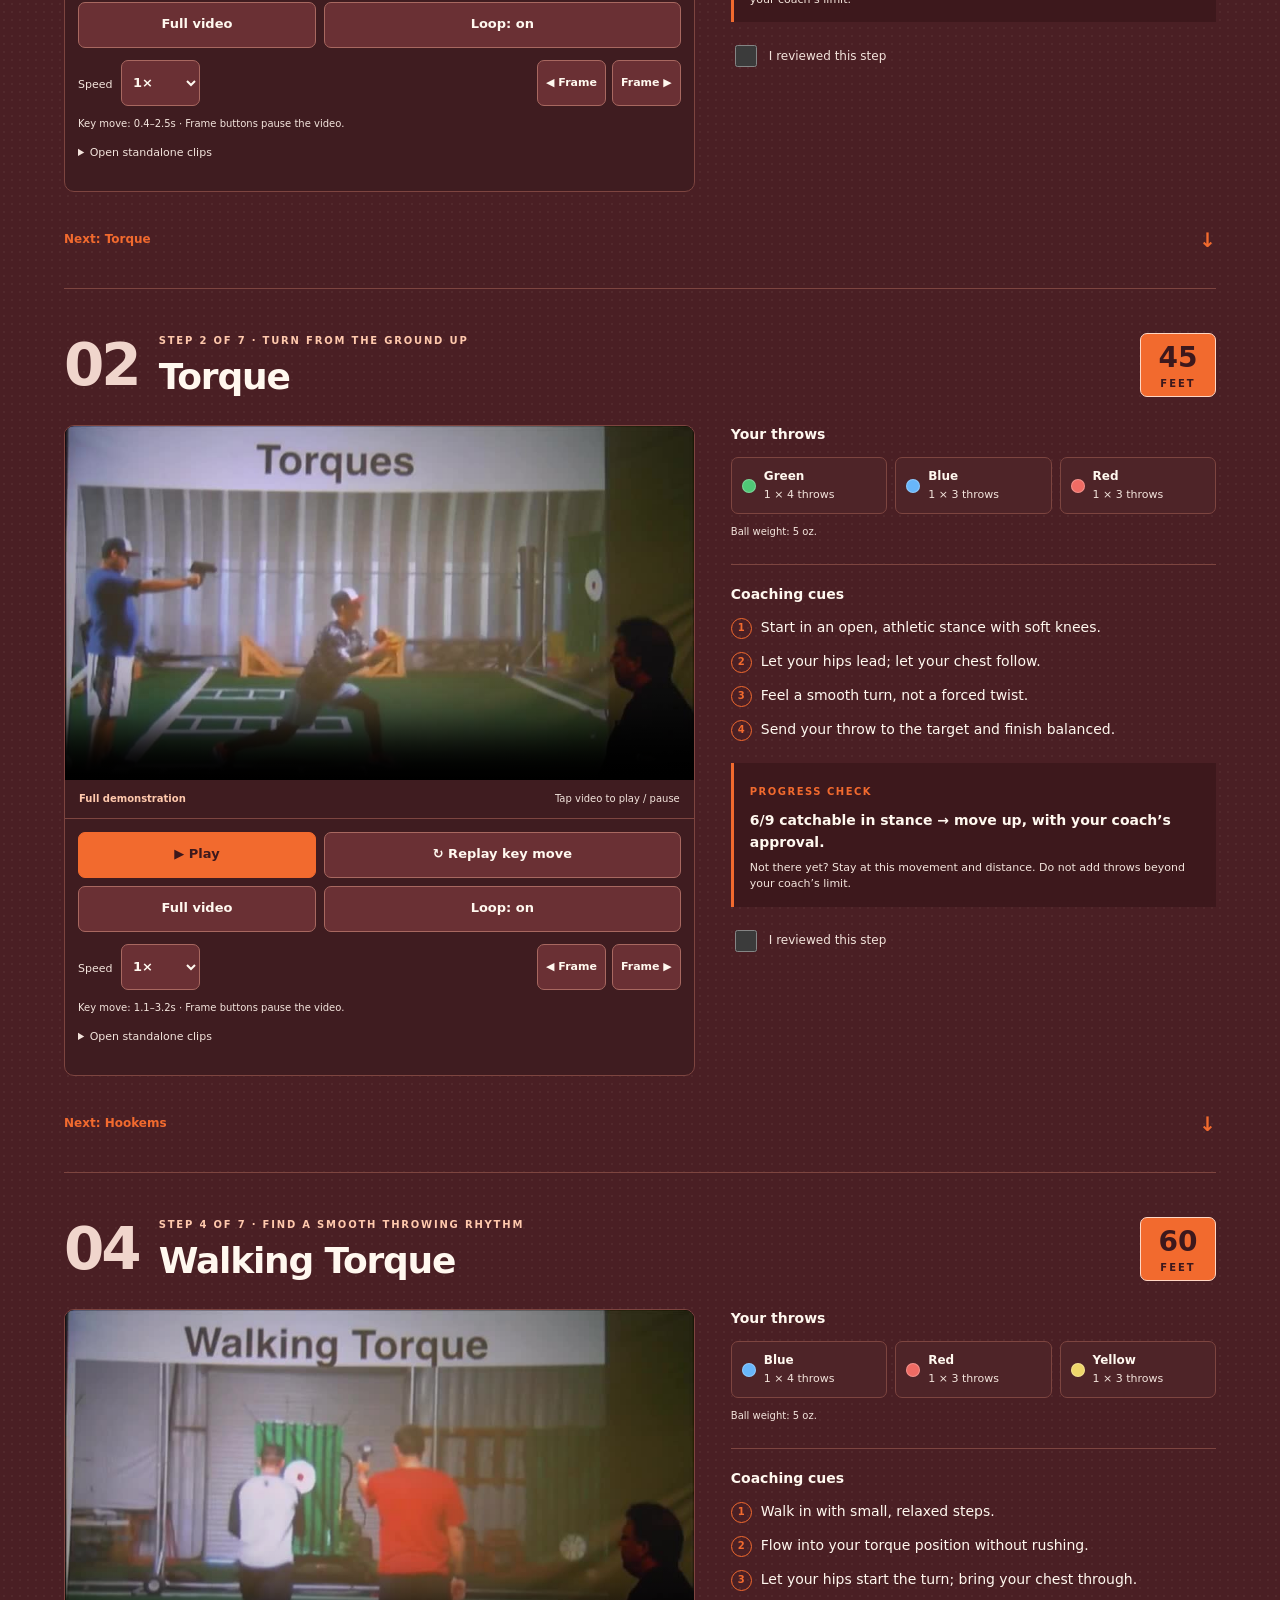
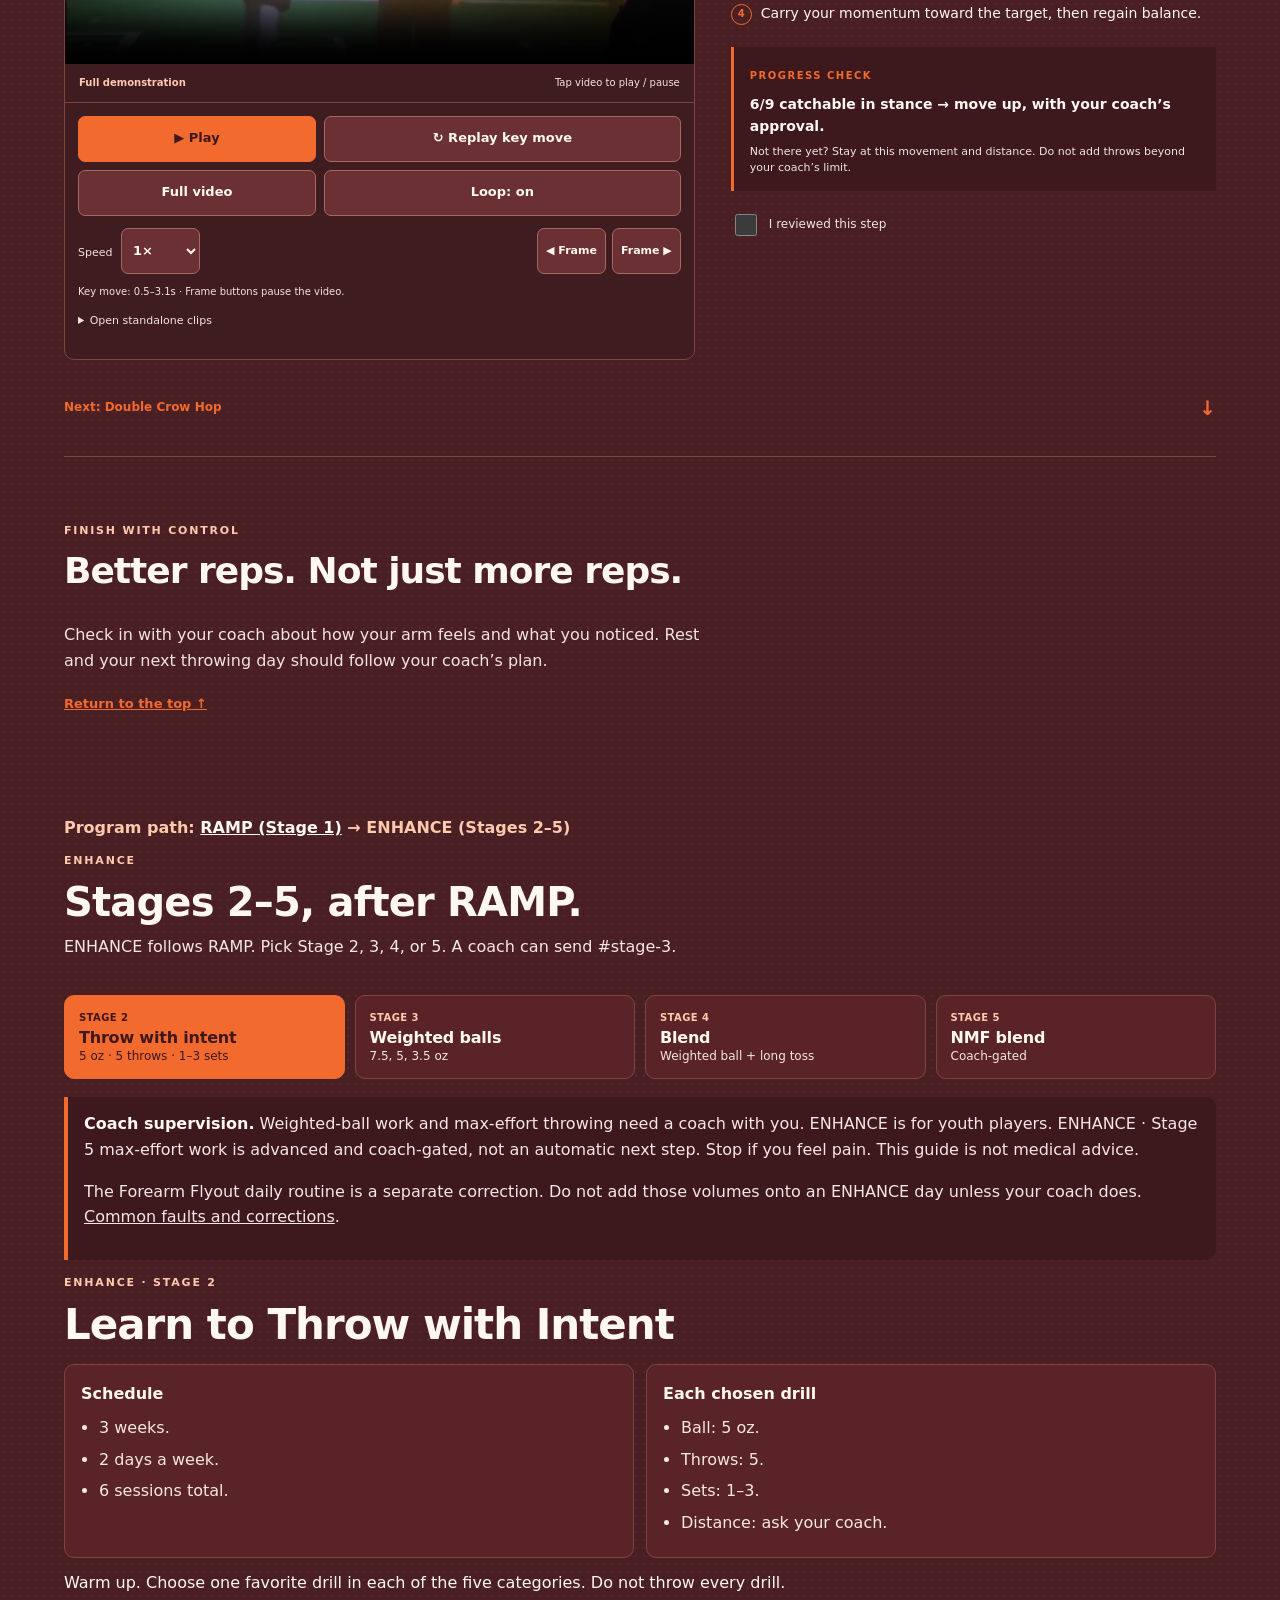
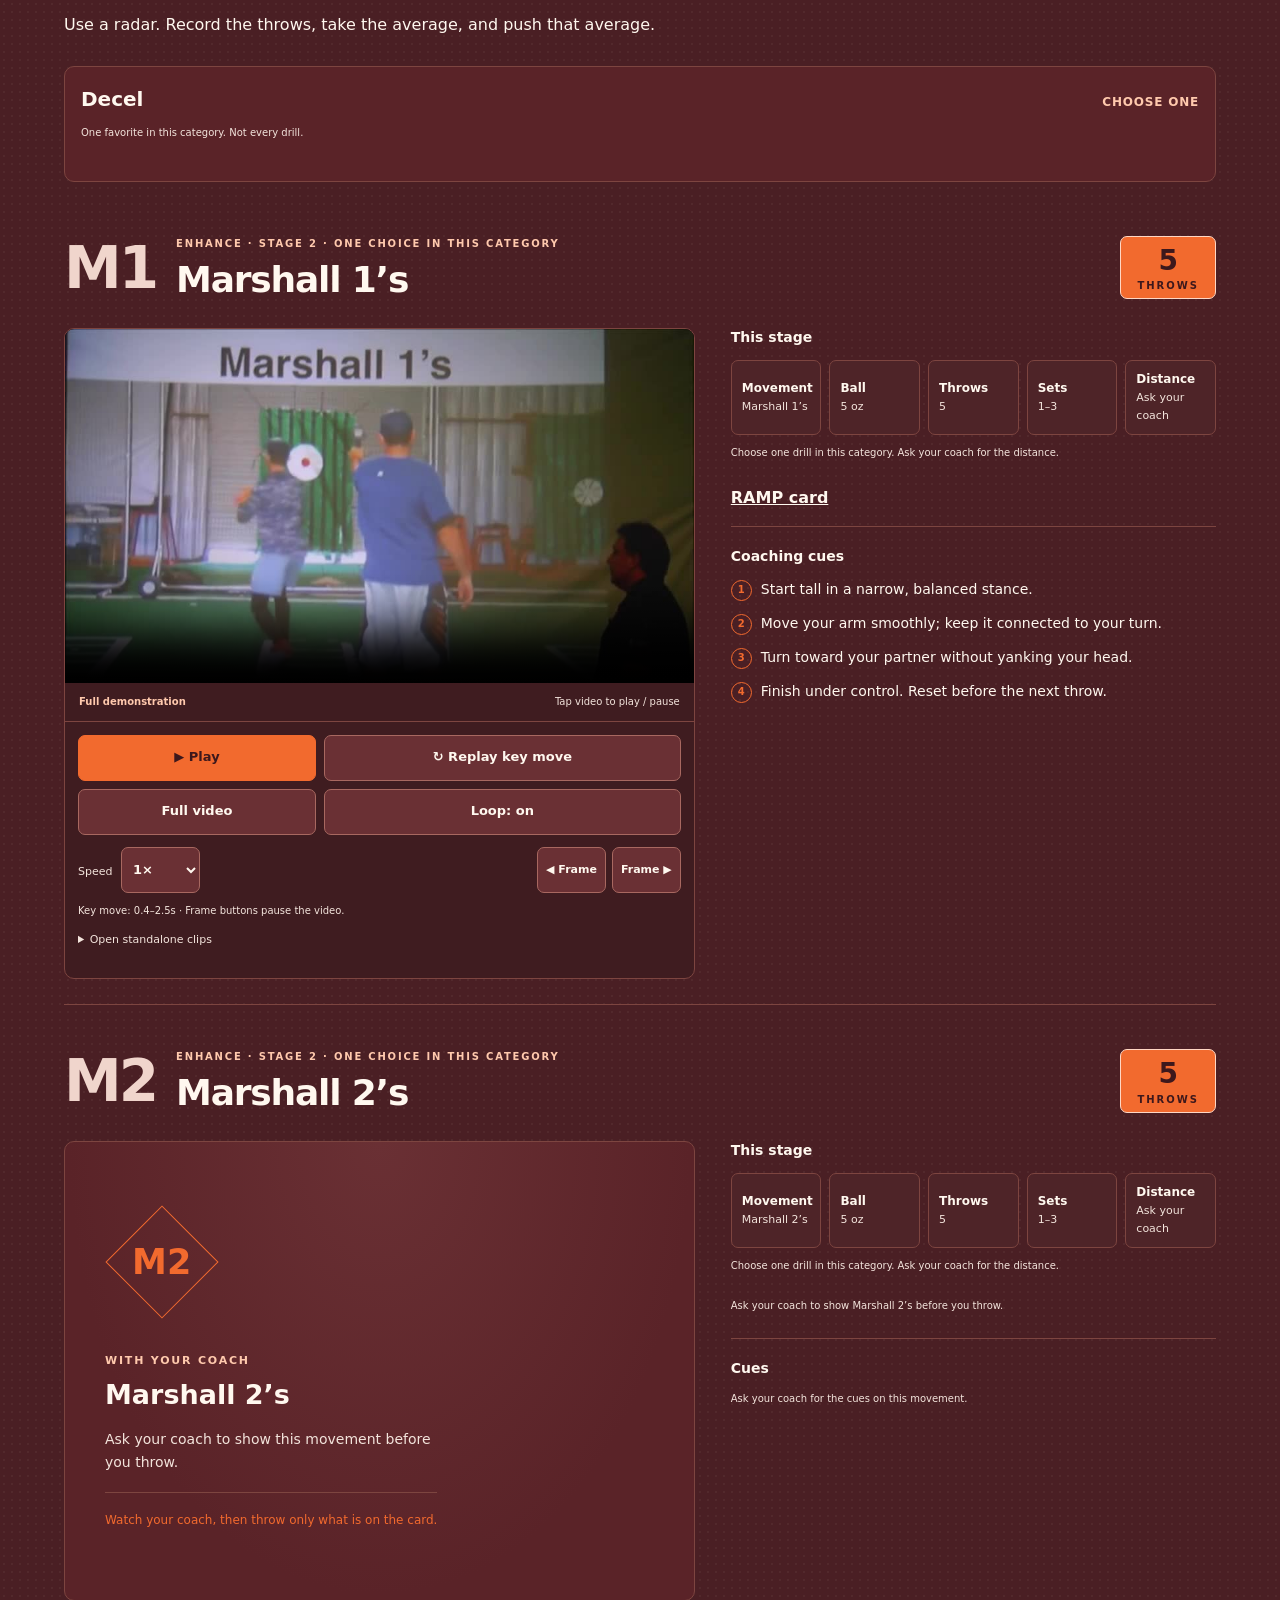
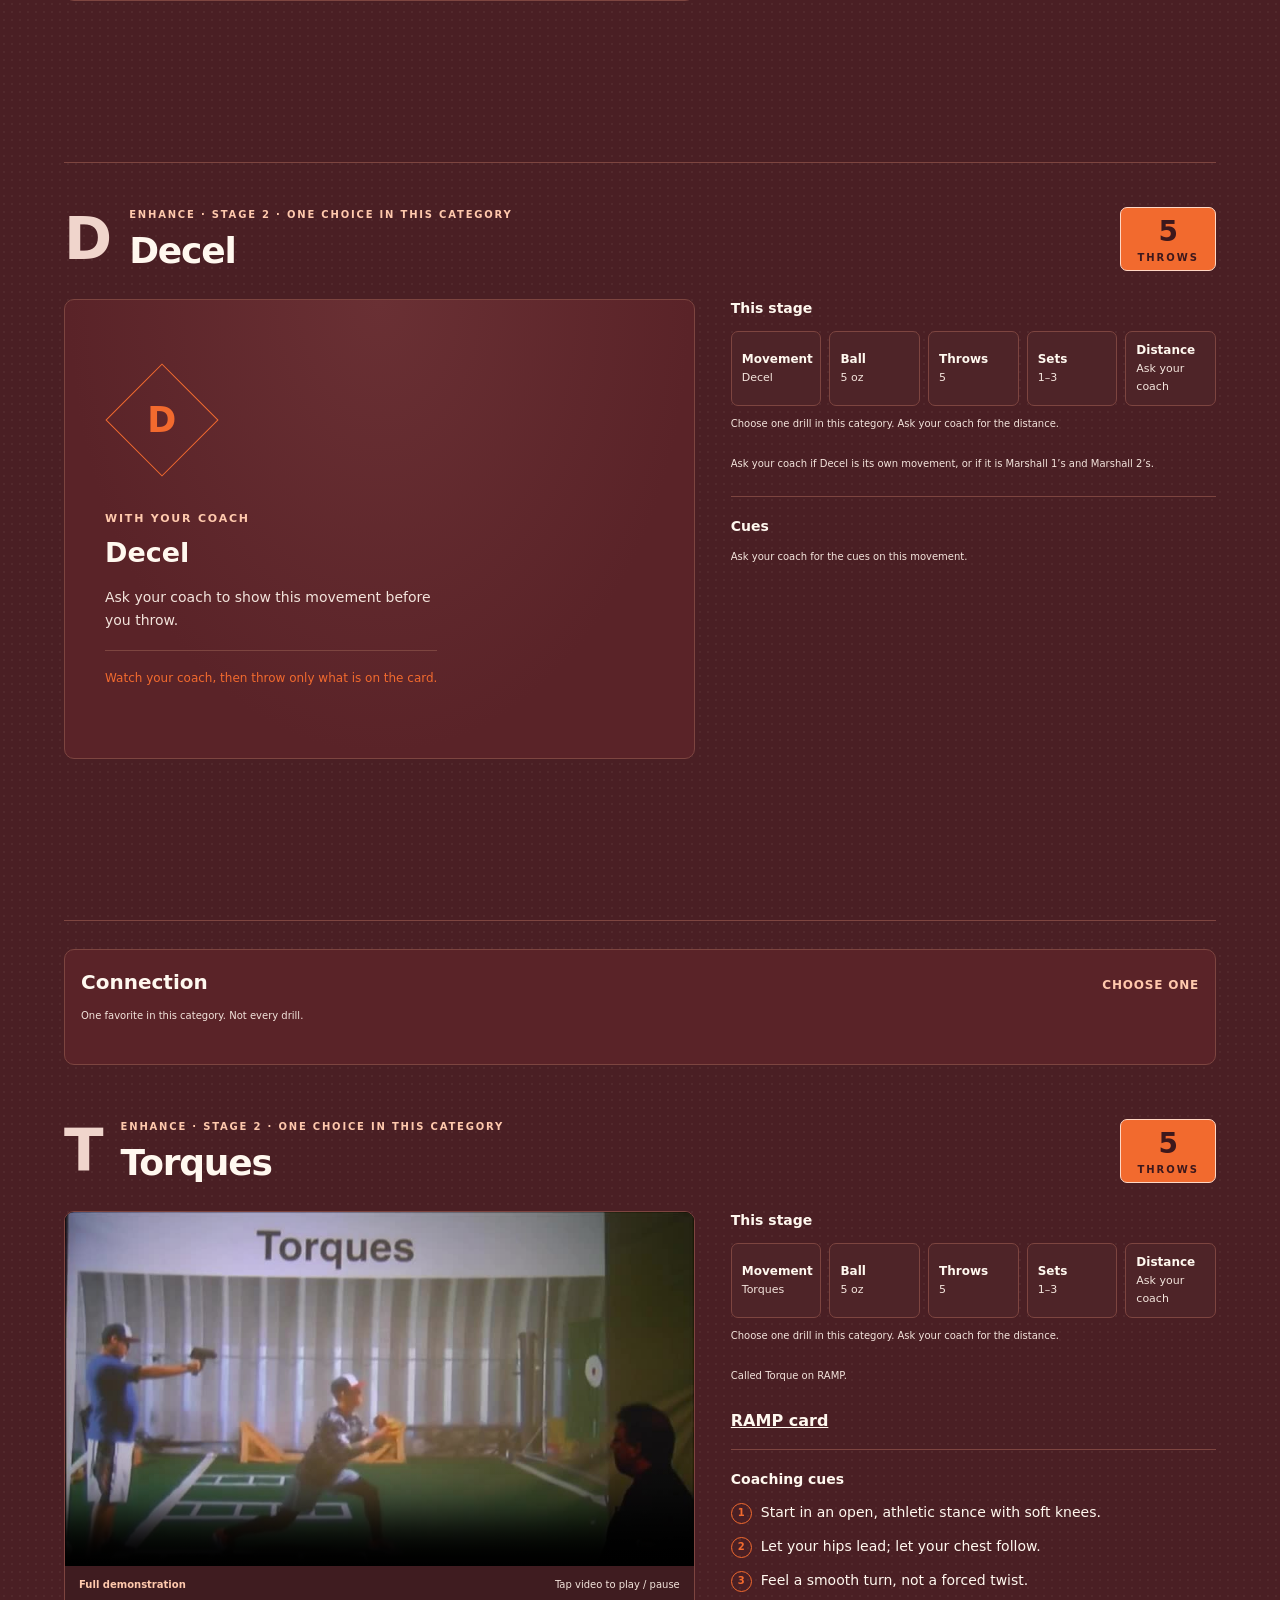
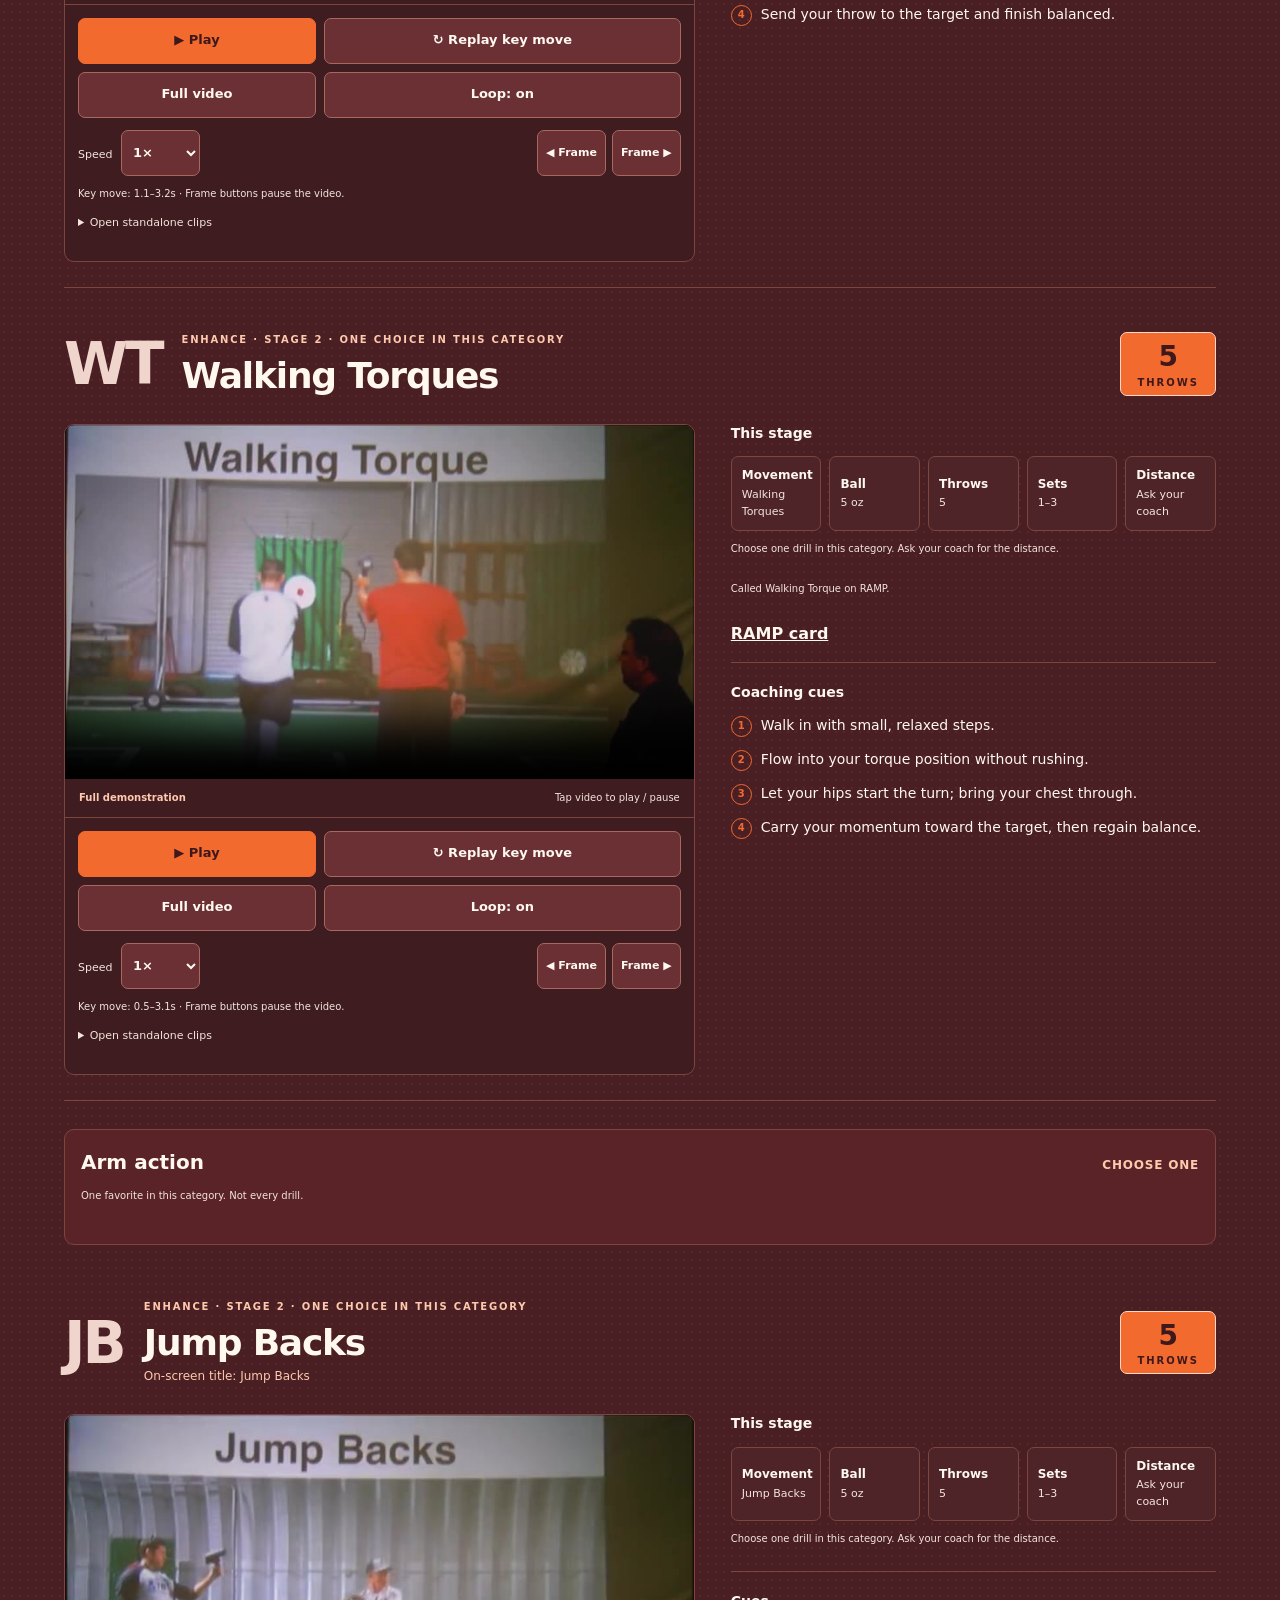
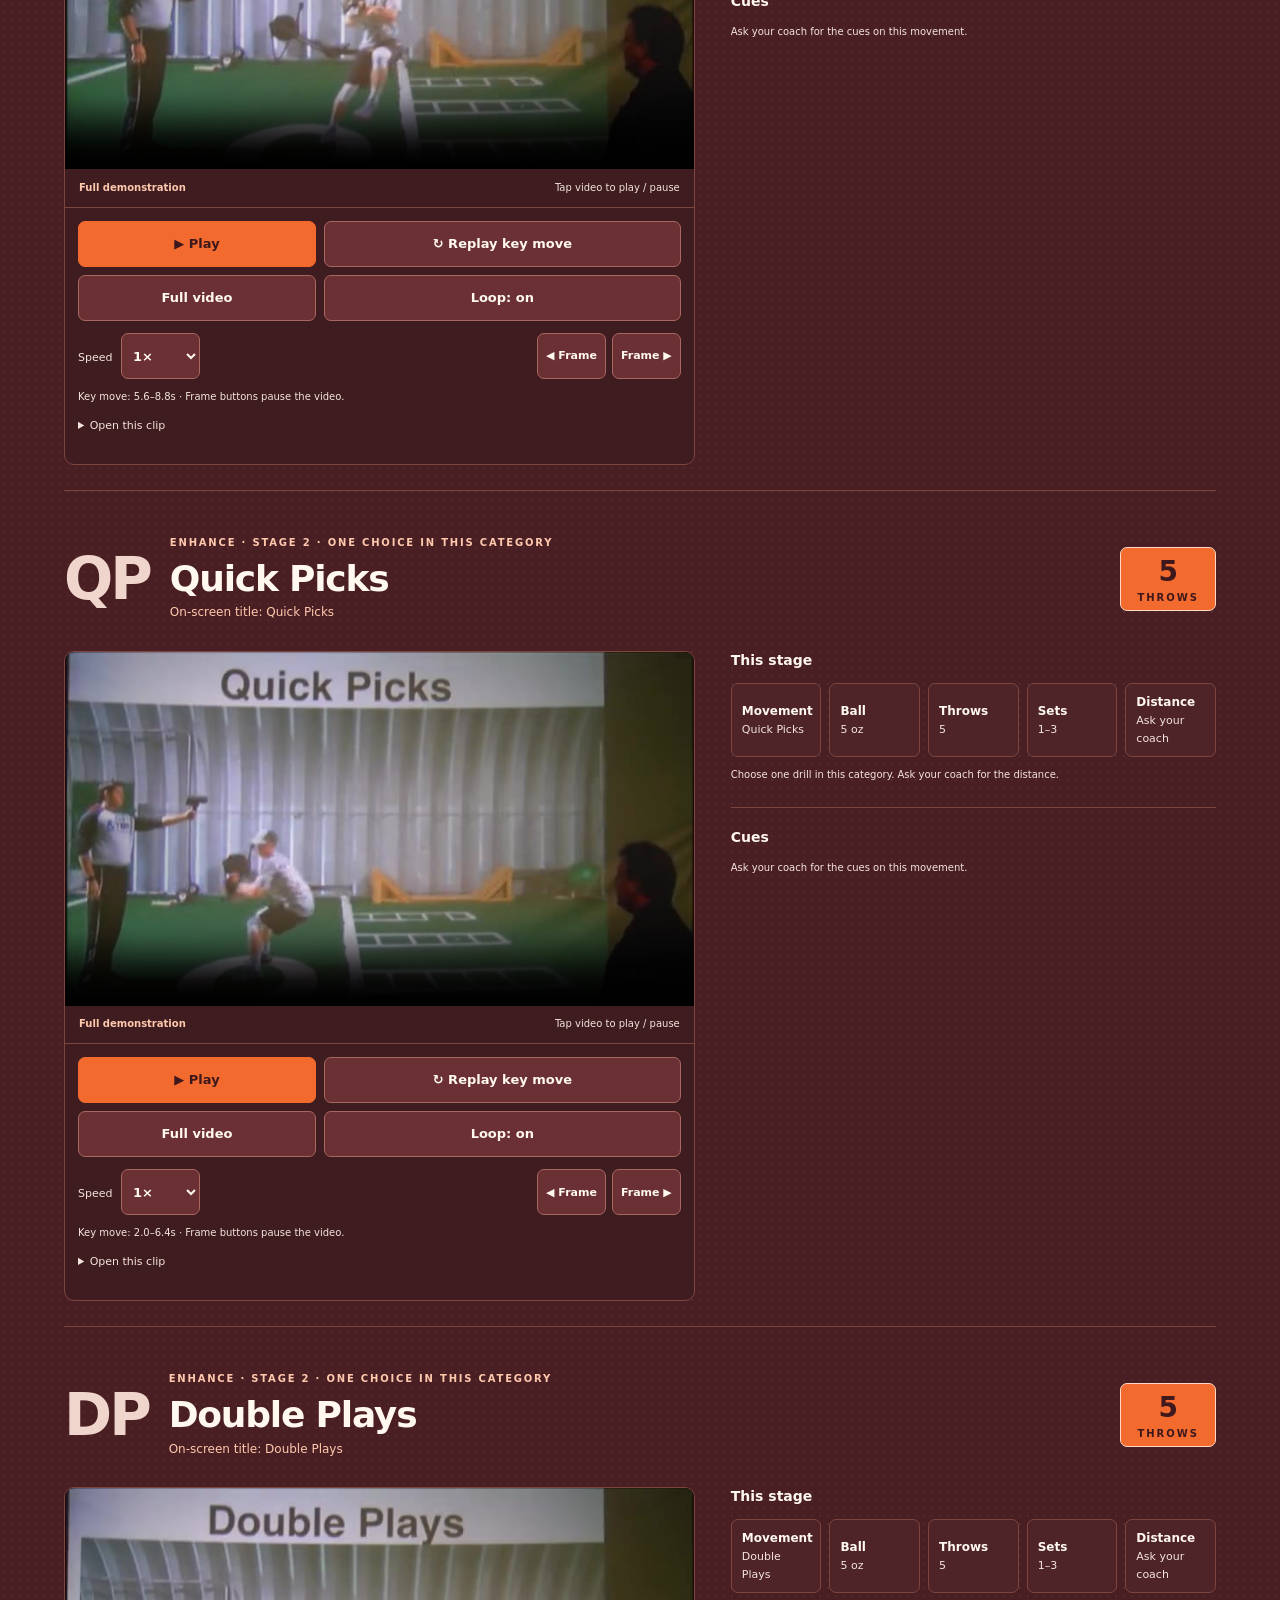
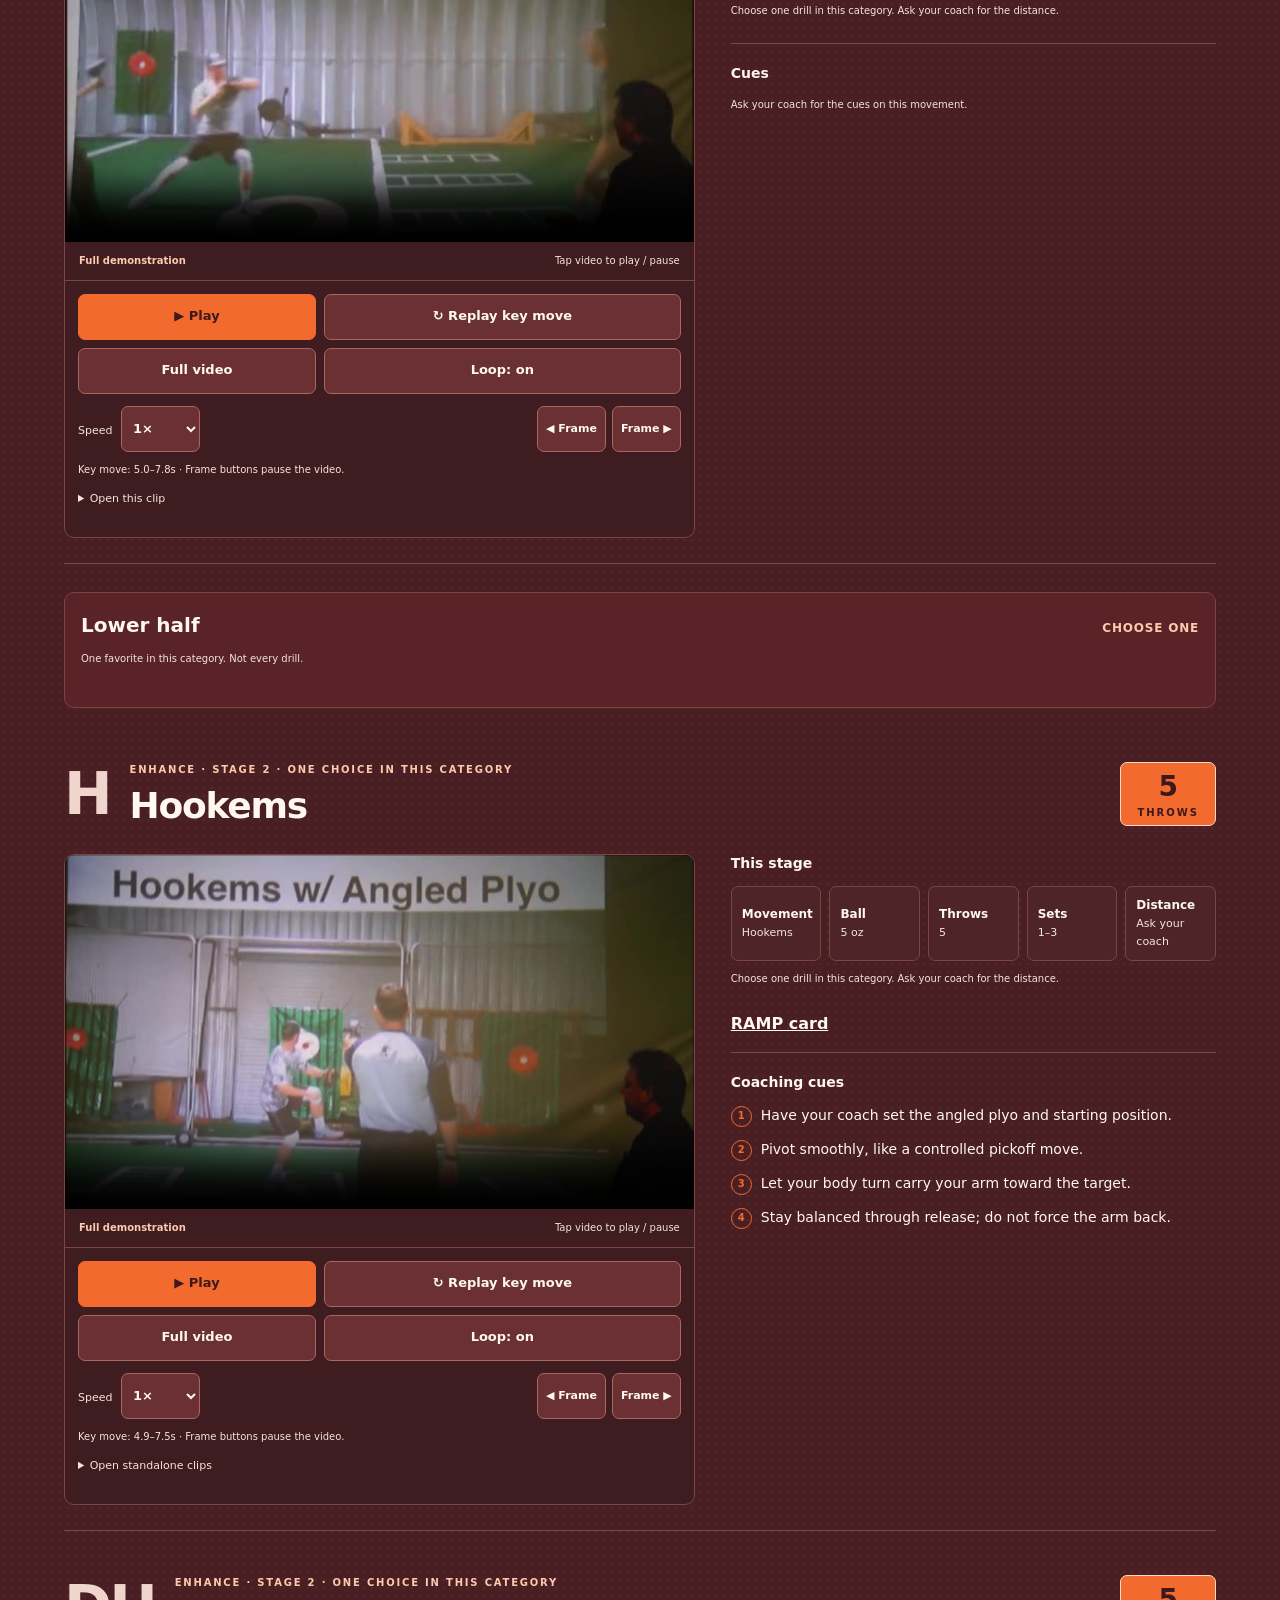
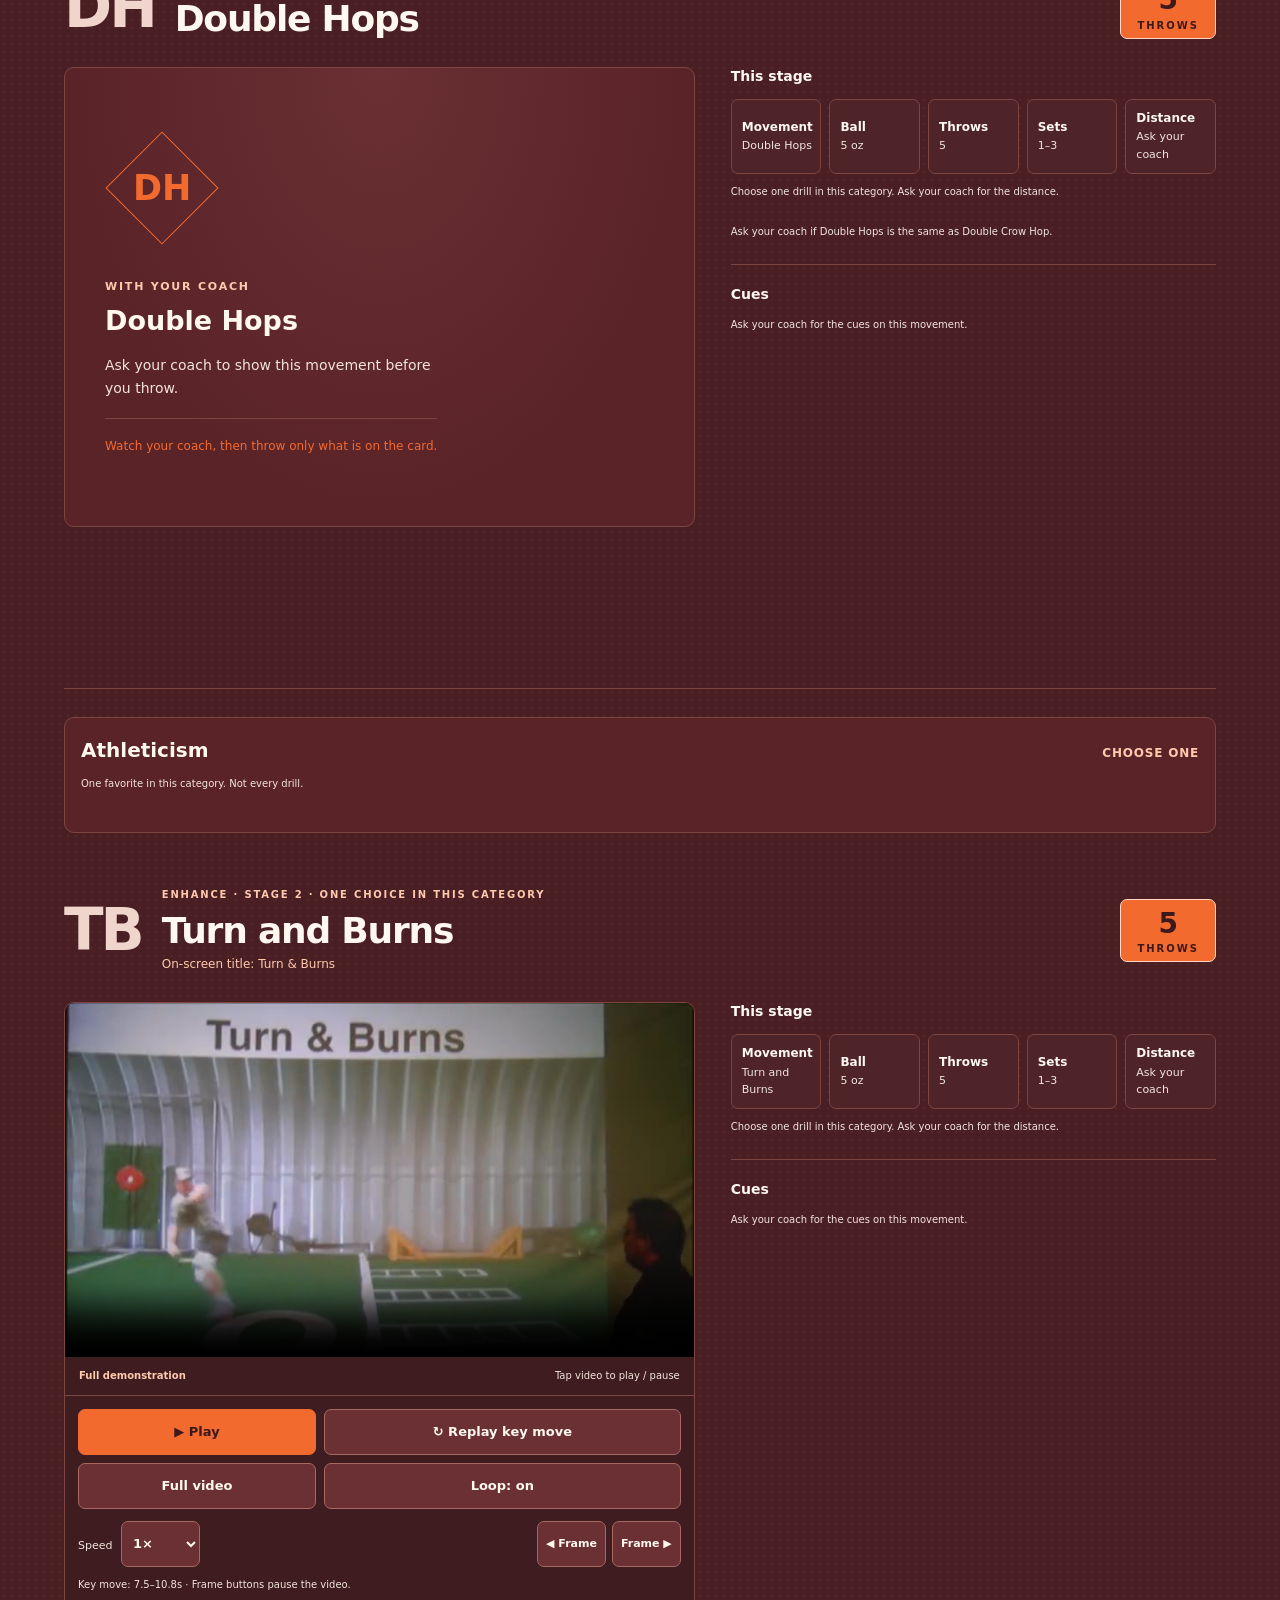
==== commit 6d7c669d: "Simplify RAMP Stage 1 around a Light, Medium, and Hard day The schedule, ladder, and move-up rule si" ====
--- a/index.html
+++ b/index.html
@@ -1,49 +1,191 @@
 <!doctype html><html lang="en"><head><meta charset="utf-8"><meta name="viewport" content="width=device-width, initial-scale=1"><meta name="theme-color" content="#4a1f24"><meta name="description" content="William Byrd Terriers throwing program. RAMP is Stage 1. ENHANCE is Stages 2–5."><title>RAMP &amp; ENHANCE · William Byrd Baseball</title><link rel="icon" href="assets/icon.png" type="image/png"><link rel="stylesheet" href="style.css"><link rel="stylesheet" href="brand.css"></head><body id="top"><a class="skip" href="#stage-1">Skip to RAMP</a>
 <div class="sticky-stack">
 <header class="site-header"><a class="brand" href="#top" aria-label="William Byrd Baseball home"><img src="assets/mark.png" alt="" width="33" height="46"><span><span class="wordmark">Terriers</span><small>William Byrd Baseball Throwing Program</small></span></a><nav class="page-nav" aria-label="Pages"><a class="program-name" href="#ramp">RAMP</a><a class="program-name" href="#enhance">ENHANCE</a><a href="faults.html">Faults</a></nav></header>
-<nav class="drill-nav" id="context-nav" aria-label="RAMP · Stage 1"><a href="#stage-1">Stage 1</a><a href="#drill-1"><span>1</span> Marshall 1’s</a><a href="#enhance">ENHANCE</a></nav>
+<nav class="drill-nav" id="context-nav" aria-label="RAMP · Stage 1"><a href="#how">HOW</a><a href="#light">Light</a><a href="#medium">Medium</a><a href="#hard">Hard</a><a href="#enhance">ENHANCE</a></nav>
 </div>
 <main>
 <section class="hero"><div class="hero-copy"><p class="eyebrow">William Byrd Baseball · Terriers</p><h1>RAMP<br><em>then ENHANCE</em></h1><p class="intro">RAMP is Stage 1: the long-toss build and the seven-step progression. ENHANCE is Stages 2–5, and it follows RAMP.</p><p class="program-path">Program path: RAMP (Stage 1) → ENHANCE (Stages 2–5)</p><a class="start primary" href="#ramp">Open RAMP <span>↗</span></a><p class="micro">Youth players · coach-supervised throwing</p></div><div class="hero-art" aria-hidden="true"><img class="hero-mark" src="assets/mark.png" alt=""><div class="art-label"><b class="wordmark hero-word">Terriers</b><span>William Byrd Baseball</span></div></div></section>
-<section id="stage-1"><span id="ramp" class="hash-alias"></span><span id="original" class="hash-alias"></span><div class="stage-intro"><p class="eyebrow">Stage 1</p><h2 id="ramp-title">RAMP Progression</h2><p class="stage-lead">Stage 1 — RAMP Progression. Build the base with the long-toss ladder, then throw the seven RAMP steps.</p><p class="program-path">Program path: RAMP (Stage 1) → <a href="#enhance">ENHANCE (Stages 2–5)</a></p></div><div id="ramp-plan"></div>
-<div class="section-label"><span>STAGE 1 — RAMP PROGRESSION</span><span class="review-total" aria-live="polite">0 / 7 reviewed</span></div>
-<p class="original-intro" id="original-title">These seven steps are Stage 1. Colors mark the sets. Ball weight: 5 oz. Move up when 6 of 9 throws are catchable in stance. After 5 rounds, go to the stretch, then the full delivery. ENHANCE Stages 2–5 do not use these colors. <a href="#drill-1">Start at Marshall 1’s</a>.</p>
-<section class="before" aria-labelledby="before-title"><div class="safety"><p class="eyebrow">Before you throw</p><h2 id="before-title">Listen to your arm.</h2><p>“Whenever you throw—listen to your arm. You’ll know when you’re stretching yourself too much if you pay attention. Never throw in a way in which you lose control. Control should never leave.”</p><p><strong>Stop if you have pain or lose control. Tell your coach or parent.</strong> Do not throw through pain.</p><div class="limits"><span><b>2× max / week</b>Full routine at high effort.</span><span><b>First 4 drills</b>Medium to low effort only, with a coach’s plan.</span></div></div><div class="how"><p class="eyebrow">How to use this guide</p><h2>Quality before distance.</h2><ol><li>Warm up with your coach. Ball weight is 5 oz. Confirm effort and total throwing workload.</li><li>Start with Marshall 1’s at 30 feet. Follow the sets below; each colored chip is one set.</li><li>Use the 6/9 catchable-throw check with your coach. Distance is earned, not rushed.</li><li>Watch the full demo, slow it down, then use “Replay key move” to see the action again.</li></ol><p class="coach-note">For youth players: weighted-ball work and high-effort throwing require an individualized, supervised plan. This guide is not medical advice or a substitute for your coach’s assessment.</p></div></section><details class="source-notes"><summary>How to score RAMP</summary><div><p>Start with 8–10 throws at Marshall 1’s, 30 feet. If you use plyos, split the throws across the balls, at least 3 throws per ball. The sets on each card follow that chart. Double Crow Hop is 6–10 throws.</p><p>If 6 of 9 throws are catchable with the catcher in his stance, move to the next distance and movement. If not, repeat this movement and distance. After 5 rounds, go to the stretch, then the full delivery.</p><p><b>Ask your coach before you start.</b> “5 rounds” needs a definition, and the 6/9 check has to fit the throws already planned. Do not add five full circuits or nine extra test throws. Your coach sets the rounds and how to score the check.</p><p>The first four drills can be medium to low effort when your coach says so. Ball weight: 5 oz. The colors mark the sets, not different weights.</p></div></details><div class="section-label"><span>RAMP · SEVEN STEPS</span><span>Watch → rehearse → throw</span></div><section class="drill" id="drill-1" aria-labelledby="title-1"><div class="drill-heading"><div class="step-number">01</div><div><p class="eyebrow">Step 1 of 7 · Find your arm path</p><h2 id="title-1">Marshall 1’s</h2></div><span class="distance">30<small>feet</small></span></div><div class="drill-grid"><div class="player" data-start="0.4" data-end="2.5">
+<section id="stage-1"><span id="ramp" class="hash-alias"></span><span id="original" class="hash-alias"></span><div class="stage-intro"><p class="eyebrow">Stage 1</p><h2 id="ramp-title">RAMP Progression</h2><p class="stage-lead">Pick Light, Medium, or Hard. Open HOW for the schedule, the ladder, and the move-up rule.</p><p class="program-path">Program path: RAMP (Stage 1) → <a href="#enhance">ENHANCE (Stages 2–5)</a></p></div><details class="how-fold" id="how">
+<summary>HOW</summary>
+<div class="how-body">
+<h3>Schedule</h3>
+<ul>
+<li>6 weeks.</li>
+<li>3–4 days a week, 18–24 sessions. Or 4 days a week, 24 sessions.</li>
+<li>Ask your coach which session count to follow.</li>
+</ul>
+<h3>Light, Medium, Hard</h3>
+<ul>
+<li>Light: 60–65% of max distance. Marshall 1’s, Torque, Walking Torque.</li>
+<li>Medium: 75–85% of max distance. Those three, plus Step Behind with Arm Swings.</li>
+<li>Hard: max distance. The medium-day movements, plus Double Crow Hop, then Walking Torque on a line back in.</li>
+</ul>
+<h3>Long toss</h3>
+<p>Ball: 5 oz. On target means the ball reaches your partner in the air, within reach and one step.</p>
+<div class="ladder" aria-label="Distance ladder. Working out from 20 yards by 10-yard steps to max. Working back in by 20 yards.">
+<div><p class="ladder-label">Working out · +10 yd</p>
+<ol class="ladder-row"><li><span>20</span></li><li><span>30</span></li><li><span>40</span></li><li><span class="more">…</span></li><li><span>Max</span></li></ol></div>
+<div><p class="ladder-label">Working back in · −20 yd</p>
+<ol class="ladder-row"><li><span>Max</span></li><li><span>−20</span></li><li><span>−20</span></li><li><span>20</span></li></ol></div>
+</div>
+<ul>
+<li>Start at 20 yards and move back in 10-yard steps. 8–10 sets of 3 of 5 on-target throws. Go as far as you can.</li>
+<li>Work back in by 20 yards: 3–5 sets of 3 of 5 on-target throws, in total.</li>
+<li>At 40 and 20 yards: position-specific throwing and receiving.</li>
+<li>Pitchers at 20–25 yards: flatground, picks, and PFP. 1–3 sets × 3–5 throws. Ball: 5 oz.</li>
+</ul>
+<h3>Move-up rule</h3>
+<p>The seven steps: Marshall 1’s 30 ft, Torque 45 ft, Hookems 45 ft, Walking Torque 60 ft, Double Crow Hop 70 ft, <a href="#drill-6">Stretch</a> 60 ft, <a href="#drill-7">Full</a> 60 ft. <a href="#drill-3">Hookems</a> is a step in the progression. Ball weight: 5 oz. Colors mark the sets, not different weights.</p>
+<p>Move up when 6 of 9 throws are catchable with the catcher in his stance. If not, repeat that movement and distance. After 5 rounds, go to the stretch, then the full delivery. Ask your coach what “5 rounds” means. Do not add five full circuits or nine extra test throws.</p>
+<p>Start with 8–10 throws at Marshall 1’s, 30 feet. If you use plyos, at least 3 throws per ball. Double Crow Hop is 6–10 throws. The sets on each card follow that chart.</p>
+<h3>Before you throw</h3>
+<p>“Whenever you throw—listen to your arm. You’ll know when you’re stretching yourself too much if you pay attention. Never throw in a way in which you lose control. Control should never leave.”</p>
+<p><strong>Stop if you have pain or lose control. Tell your coach or parent.</strong></p>
+<ul>
+<li>Full routine at high effort: 2× max per week.</li>
+<li>First 4 drills: medium to low effort, with your coach’s plan.</li>
+<li>Warm up. Watch the demo, slow it down, then use Replay key move.</li>
+</ul>
+<p>ENHANCE Stages 2–5 do not use these colors. This guide is not medical advice.</p>
+</div>
+</details>
+<div class="day-selector" id="day-selector" role="tablist" aria-label="RAMP day">
+<a role="tab" href="#light" data-day="light">Light</a>
+<a role="tab" href="#medium" data-day="medium" aria-selected="true">Medium</a>
+<a role="tab" href="#hard" data-day="hard">Hard</a>
+</div>
+<section id="light" class="day-sheet nav-block" data-day-sheet="light" data-nav="light" hidden>
+<p class="eyebrow">Light</p>
+<h2>60–65% of max distance</h2>
+<h3>Long toss</h3>
+<ul>
+<li>Ball: 5 oz.</li>
+<li>Start at 20 yards. Move back in 10-yard steps.</li>
+<li>8–10 sets of 3 of 5 on-target throws. Go as far as you can.</li>
+<li>Work back in by 20 yards: 3–5 sets of 3 of 5 on-target throws, in total.</li>
+<li>At 40 and 20 yards: position-specific throwing and receiving.</li>
+<li>Pitchers at 20–25 yards: flatground, picks, and PFP. 1–3 sets × 3–5 throws.</li>
+</ul>
+<p class="reps-note">On target: the ball reaches your partner in the air, within reach and one step.</p>
+<h3>Stations</h3>
+<ol class="day-list">
+<li><a href="#drill-1">Marshall 1’s</a> — 30 ft</li>
+<li><a href="#drill-2">Torque</a> — 45 ft</li>
+<li><a href="#drill-4">Walking Torque</a> — 60 ft</li>
+</ol>
+<p class="reps-note">Sets are on each card. Ball weight: 5 oz.</p>
+</section>
+<section id="medium" class="day-sheet nav-block" data-day-sheet="medium" data-nav="medium">
+<p class="eyebrow">Medium</p>
+<h2>75–85% of max distance</h2>
+<h3>Long toss</h3>
+<ul>
+<li>Ball: 5 oz.</li>
+<li>Start at 20 yards. Move back in 10-yard steps.</li>
+<li>8–10 sets of 3 of 5 on-target throws. Go as far as you can.</li>
+<li>Work back in by 20 yards: 3–5 sets of 3 of 5 on-target throws, in total.</li>
+<li>At 40 and 20 yards: position-specific throwing and receiving.</li>
+<li>Pitchers at 20–25 yards: flatground, picks, and PFP. 1–3 sets × 3–5 throws.</li>
+</ul>
+<p class="reps-note">On target: the ball reaches your partner in the air, within reach and one step.</p>
+<h3>Stations</h3>
+<ol class="day-list">
+<li><a href="#drill-1">Marshall 1’s</a> — 30 ft</li>
+<li><a href="#drill-2">Torque</a> — 45 ft</li>
+<li><a href="#drill-4">Walking Torque</a> — 60 ft</li>
+<li>Step Behind with Arm Swings — 1–3 sets × 3–5 throws. Ball: 5 oz. <a href="#stage-2-step-behind">Watch it in ENHANCE · Stage 2</a>.</li>
+</ol>
+<p class="reps-note">Sets for the RAMP cards are on each card. Ball weight: 5 oz.</p>
+</section>
+<section id="hard" class="day-sheet nav-block" data-day-sheet="hard" data-nav="hard" hidden>
+<p class="eyebrow">Hard</p>
+<h2>Max distance</h2>
+<h3>Long toss</h3>
+<ul>
+<li>Ball: 5 oz.</li>
+<li>Start at 20 yards. Move back in 10-yard steps.</li>
+<li>8–10 sets of 3 of 5 on-target throws. Go as far as you can.</li>
+<li>Work back in by 20 yards: 3–5 sets of 3 of 5 on-target throws, in total.</li>
+<li>At 40 and 20 yards: position-specific throwing and receiving.</li>
+<li>Pitchers at 20–25 yards: flatground, picks, and PFP. 1–3 sets × 3–5 throws.</li>
+</ul>
+<p class="reps-note">On target: the ball reaches your partner in the air, within reach and one step.</p>
+<h3>Stations</h3>
+<ol class="day-list">
+<li><a href="#drill-1">Marshall 1’s</a> — 30 ft</li>
+<li><a href="#drill-2">Torque</a> — 45 ft</li>
+<li><a href="#drill-4">Walking Torque</a> — 60 ft</li>
+<li><a href="#drill-5">Double Crow Hop</a> — 70 ft</li>
+<li><a href="#drill-4">Walking Torque on a line back in</a></li>
+<li>Step Behind with Arm Swings — 1–3 sets × 3–5 throws. Ball: 5 oz. <a href="#stage-2-step-behind">Watch it in ENHANCE · Stage 2</a>.</li>
+</ol>
+<p class="reps-note">Sets for the RAMP cards are on each card. Ball weight: 5 oz.</p>
+</section>
+<figure class="day-pro pro-clip" data-day-pro="light" hidden>
+<figcaption><b>MLB example: Sandy Koufax</b><small>Side view</small></figcaption>
+<div class="player" data-start="0" data-end="1.1">
+<div class="video-wrap"><video id="video-mlb-light" aria-label="Sandy Koufax, Side view" playsinline muted loop controls preload="metadata" poster="assets/pro_koufax_side.jpg"><source src="assets/pro_koufax_side.mp4" type="video/mp4">Your browser does not support video. <a href="assets/pro_koufax_side.mp4">Open the video</a>.</video></div>
+<div class="video-caption"><span class="mode">Full demonstration</span><span>Tap video to play / pause</span></div>
+<div class="controls"><button type="button" class="play primary" aria-controls="video-mlb-light">▶ Play</button><button type="button" class="key" aria-pressed="false">↻ Replay key move</button><button type="button" class="full">Full video</button><button type="button" class="loop" aria-pressed="true">Loop: on</button></div>
+<div class="fine-controls"><label>Speed <select aria-label="Playback speed for Sandy Koufax"><option value="0.25">0.25×</option><option value="0.5">0.5×</option><option value="1" selected>1×</option></select></label><div class="frames"><button type="button" class="back" aria-label="Previous frame">◀ Frame</button><button type="button" class="forward" aria-label="Next frame">Frame ▶</button></div></div>
+<p class="player-note">Key move: 0–1.1s · leg lift through release. Frame buttons pause the video.</p>
+<p class="video-error" hidden>Video could not load. <a href="assets/pro_koufax_side.mp4">Open the clip directly</a>.</p>
+</div></figure><figure class="day-pro pro-clip" data-day-pro="medium">
+<figcaption><b>MLB example: Jacob deGrom</b><small>Side view</small></figcaption>
+<div class="player" data-start="3.5" data-end="8.5">
+<div class="video-wrap"><video id="video-mlb-medium" aria-label="Jacob deGrom, Side view" playsinline muted loop controls preload="metadata" poster="assets/pro_degrom_side.jpg"><source src="assets/pro_degrom_side.mp4" type="video/mp4">Your browser does not support video. <a href="assets/pro_degrom_side.mp4">Open the video</a>.</video></div>
+<div class="video-caption"><span class="mode">Full demonstration</span><span>Tap video to play / pause</span></div>
+<div class="controls"><button type="button" class="play primary" aria-controls="video-mlb-medium">▶ Play</button><button type="button" class="key" aria-pressed="false">↻ Replay key move</button><button type="button" class="full">Full video</button><button type="button" class="loop" aria-pressed="true">Loop: on</button></div>
+<div class="fine-controls"><label>Speed <select aria-label="Playback speed for Jacob deGrom"><option value="0.25">0.25×</option><option value="0.5">0.5×</option><option value="1" selected>1×</option></select></label><div class="frames"><button type="button" class="back" aria-label="Previous frame">◀ Frame</button><button type="button" class="forward" aria-label="Next frame">Frame ▶</button></div></div>
+<p class="player-note">Key move: 3.5–8.5s · leg lift through release. Frame buttons pause the video.</p>
+<p class="video-error" hidden>Video could not load. <a href="assets/pro_degrom_side.mp4">Open the clip directly</a>.</p>
+</div></figure><figure class="day-pro pro-clip" data-day-pro="hard" hidden>
+<figcaption><b>MLB example: Joe Kelly</b><small>Open side</small></figcaption>
+<div class="player" data-start="0.8" data-end="3.4">
+<div class="video-wrap"><video id="video-mlb-hard" aria-label="Joe Kelly, Open side" playsinline muted loop controls preload="metadata" poster="assets/pro_kelly.jpg"><source src="assets/pro_kelly.mp4" type="video/mp4">Your browser does not support video. <a href="assets/pro_kelly.mp4">Open the video</a>.</video></div>
+<div class="video-caption"><span class="mode">Full demonstration</span><span>Tap video to play / pause</span></div>
+<div class="controls"><button type="button" class="play primary" aria-controls="video-mlb-hard">▶ Play</button><button type="button" class="key" aria-pressed="false">↻ Replay key move</button><button type="button" class="full">Full video</button><button type="button" class="loop" aria-pressed="true">Loop: on</button></div>
+<div class="fine-controls"><label>Speed <select aria-label="Playback speed for Joe Kelly"><option value="0.25">0.25×</option><option value="0.5">0.5×</option><option value="1" selected>1×</option></select></label><div class="frames"><button type="button" class="back" aria-label="Previous frame">◀ Frame</button><button type="button" class="forward" aria-label="Next frame">Frame ▶</button></div></div>
+<p class="player-note">Key move: 0.8–3.4s · leg lift through release. Frame buttons pause the video.</p>
+<p class="video-error" hidden>Video could not load. <a href="assets/pro_kelly.mp4">Open the clip directly</a>.</p>
+</div></figure>
+<p class="review-line"><span class="review-total" aria-live="polite">0 / 7 reviewed</span></p>
+<section class="drill" id="drill-1" data-days="light medium hard" aria-labelledby="title-1"><div class="drill-heading"><div class="step-number">01</div><div><p class="eyebrow">Step 1 of 7 · Find your arm path</p><h2 id="title-1">Marshall 1’s</h2></div><span class="distance">30<small>feet</small></span></div><div class="drill-grid"><div class="player" data-start="0.4" data-end="2.5">
      <div class="video-wrap"><video id="video-1" aria-label="Marshall 1’s demonstration" playsinline muted loop controls preload="metadata" poster="assets/1_marshall.jpg"><source src="assets/1_marshall.mp4" type="video/mp4">Your browser does not support video. <a href="assets/1_marshall.mp4">Open the video</a>.</video></div>
      <div class="video-caption"><span class="mode">Full demonstration</span><span>Tap video to play / pause</span></div>
      <div class="controls"><button type="button" class="play primary" aria-controls="video-1">▶ Play</button><button type="button" class="key" aria-pressed="false">↻ Replay key move</button><button type="button" class="full">Full video</button><button type="button" class="loop" aria-pressed="true">Loop: on</button></div>
      <div class="fine-controls"><label>Speed <select aria-label="Playback speed for Marshall 1’s"><option value="0.25">0.25×</option><option value="0.5">0.5×</option><option value="1" selected>1×</option></select></label><div class="frames"><button type="button" class="back" aria-label="Previous frame">◀ Frame</button><button type="button" class="forward" aria-label="Next frame">Frame ▶</button></div></div>
      <p class="player-note">Key move: 0.4–2.5s · Frame buttons pause the video.</p><p class="video-error" hidden>Video could not load. <a href="assets/1_marshall.mp4">Open the full video directly</a>.</p>
      <details class="clip-link"><summary>Open standalone clips</summary><a href="assets/1_marshall_key.mp4">Key-move clip ↗</a> <a href="assets/1_marshall.mp4">Full demonstration ↗</a></details>
-    </div><div class="drill-instructions"><h3>Your throws</h3><div class="balls"><span class="ball"><i class="black"></i><span><b>Black</b><small>1 × 4 throws</small></span></span><span class="ball"><i class="green"></i><span><b>Green</b><small>1 × 3 throws</small></span></span><span class="ball"><i class="red"></i><span><b>Red</b><small>1 × 3 throws</small></span></span></div><p class="reps-note">Ball weight: 5 oz.</p><h3 class="cue-heading">Coaching cues</h3><ol class="cues"><li>Start tall in a narrow, balanced stance.</li><li>Move your arm smoothly; keep it connected to your turn.</li><li>Turn toward your partner without yanking your head.</li><li>Finish under control. Reset before the next throw.</li></ol><div class="progress-check"><b>Progress check</b><p>6/9 catchable in stance → move up, with your coach’s approval.</p><small>Not there yet? Stay at this movement and distance. Do not add throws beyond your coach’s limit.</small></div><label class="review"><input type="checkbox" data-step="1"> I reviewed this step</label></div></div><a class="next" href="#drill-2">Next: Torque <span>↓</span></a></section><section class="drill" id="drill-2" aria-labelledby="title-2"><div class="drill-heading"><div class="step-number">02</div><div><p class="eyebrow">Step 2 of 7 · Turn from the ground up</p><h2 id="title-2">Torque</h2></div><span class="distance">45<small>feet</small></span></div><div class="drill-grid"><div class="player" data-start="1.1" data-end="3.2">
+    </div><div class="drill-instructions"><h3>Your throws</h3><div class="balls"><span class="ball"><i class="black"></i><span><b>Black</b><small>1 × 4 throws</small></span></span><span class="ball"><i class="green"></i><span><b>Green</b><small>1 × 3 throws</small></span></span><span class="ball"><i class="red"></i><span><b>Red</b><small>1 × 3 throws</small></span></span></div><p class="reps-note">Ball weight: 5 oz.</p><h3 class="cue-heading">Coaching cues</h3><ol class="cues"><li>Start tall in a narrow, balanced stance.</li><li>Move your arm smoothly; keep it connected to your turn.</li><li>Turn toward your partner without yanking your head.</li><li>Finish under control. Reset before the next throw.</li></ol><div class="progress-check"><b>Progress check</b><p>6/9 catchable in stance → move up, with your coach’s approval.</p><small>Not there yet? Stay at this movement and distance. Do not add throws beyond your coach’s limit.</small></div><label class="review"><input type="checkbox" data-step="1"> I reviewed this step</label></div></div><a class="next" href="#drill-2">Next: Torque <span>↓</span></a></section><section class="drill" id="drill-2" data-days="light medium hard" aria-labelledby="title-2"><div class="drill-heading"><div class="step-number">02</div><div><p class="eyebrow">Step 2 of 7 · Turn from the ground up</p><h2 id="title-2">Torque</h2></div><span class="distance">45<small>feet</small></span></div><div class="drill-grid"><div class="player" data-start="1.1" data-end="3.2">
      <div class="video-wrap"><video id="video-2" aria-label="Torque demonstration" playsinline muted loop controls preload="metadata" poster="assets/2_torque.jpg"><source src="assets/2_torque.mp4" type="video/mp4">Your browser does not support video. <a href="assets/2_torque.mp4">Open the video</a>.</video></div>
      <div class="video-caption"><span class="mode">Full demonstration</span><span>Tap video to play / pause</span></div>
      <div class="controls"><button type="button" class="play primary" aria-controls="video-2">▶ Play</button><button type="button" class="key" aria-pressed="false">↻ Replay key move</button><button type="button" class="full">Full video</button><button type="button" class="loop" aria-pressed="true">Loop: on</button></div>
      <div class="fine-controls"><label>Speed <select aria-label="Playback speed for Torque"><option value="0.25">0.25×</option><option value="0.5">0.5×</option><option value="1" selected>1×</option></select></label><div class="frames"><button type="button" class="back" aria-label="Previous frame">◀ Frame</button><button type="button" class="forward" aria-label="Next frame">Frame ▶</button></div></div>
      <p class="player-note">Key move: 1.1–3.2s · Frame buttons pause the video.</p><p class="video-error" hidden>Video could not load. <a href="assets/2_torque.mp4">Open the full video directly</a>.</p>
      <details class="clip-link"><summary>Open standalone clips</summary><a href="assets/2_torque_key.mp4">Key-move clip ↗</a> <a href="assets/2_torque.mp4">Full demonstration ↗</a></details>
-    </div><div class="drill-instructions"><h3>Your throws</h3><div class="balls"><span class="ball"><i class="green"></i><span><b>Green</b><small>1 × 4 throws</small></span></span><span class="ball"><i class="blue"></i><span><b>Blue</b><small>1 × 3 throws</small></span></span><span class="ball"><i class="red"></i><span><b>Red</b><small>1 × 3 throws</small></span></span></div><p class="reps-note">Ball weight: 5 oz.</p><h3 class="cue-heading">Coaching cues</h3><ol class="cues"><li>Start in an open, athletic stance with soft knees.</li><li>Let your hips lead; let your chest follow.</li><li>Feel a smooth turn, not a forced twist.</li><li>Send your throw to the target and finish balanced.</li></ol><div class="progress-check"><b>Progress check</b><p>6/9 catchable in stance → move up, with your coach’s approval.</p><small>Not there yet? Stay at this movement and distance. Do not add throws beyond your coach’s limit.</small></div><label class="review"><input type="checkbox" data-step="2"> I reviewed this step</label></div></div><a class="next" href="#drill-3">Next: Hookems <span>↓</span></a></section><section class="drill" id="drill-3" aria-labelledby="title-3"><div class="drill-heading"><div class="step-number">03</div><div><p class="eyebrow">Step 3 of 7 · Pivot, turn, deliver</p><h2 id="title-3">Hookems</h2></div><span class="distance">45<small>feet</small></span></div><div class="drill-grid"><div class="player" data-start="4.9" data-end="7.5">
+    </div><div class="drill-instructions"><h3>Your throws</h3><div class="balls"><span class="ball"><i class="green"></i><span><b>Green</b><small>1 × 4 throws</small></span></span><span class="ball"><i class="blue"></i><span><b>Blue</b><small>1 × 3 throws</small></span></span><span class="ball"><i class="red"></i><span><b>Red</b><small>1 × 3 throws</small></span></span></div><p class="reps-note">Ball weight: 5 oz.</p><h3 class="cue-heading">Coaching cues</h3><ol class="cues"><li>Start in an open, athletic stance with soft knees.</li><li>Let your hips lead; let your chest follow.</li><li>Feel a smooth turn, not a forced twist.</li><li>Send your throw to the target and finish balanced.</li></ol><div class="progress-check"><b>Progress check</b><p>6/9 catchable in stance → move up, with your coach’s approval.</p><small>Not there yet? Stay at this movement and distance. Do not add throws beyond your coach’s limit.</small></div><label class="review"><input type="checkbox" data-step="2"> I reviewed this step</label></div></div><a class="next" href="#drill-3">Next: Hookems <span>↓</span></a></section><section class="drill" id="drill-3" data-days="progression" aria-labelledby="title-3"><div class="drill-heading"><div class="step-number">03</div><div><p class="eyebrow">Step 3 of 7 · Pivot, turn, deliver</p><h2 id="title-3">Hookems</h2></div><span class="distance">45<small>feet</small></span></div><div class="drill-grid"><div class="player" data-start="4.9" data-end="7.5">
      <div class="video-wrap"><video id="video-3" aria-label="Hookems demonstration" playsinline muted loop controls preload="metadata" poster="assets/3_hookems.jpg"><source src="assets/3_hookems.mp4" type="video/mp4">Your browser does not support video. <a href="assets/3_hookems.mp4">Open the video</a>.</video></div>
      <div class="video-caption"><span class="mode">Full demonstration</span><span>Tap video to play / pause</span></div>
      <div class="controls"><button type="button" class="play primary" aria-controls="video-3">▶ Play</button><button type="button" class="key" aria-pressed="false">↻ Replay key move</button><button type="button" class="full">Full video</button><button type="button" class="loop" aria-pressed="true">Loop: on</button></div>
      <div class="fine-controls"><label>Speed <select aria-label="Playback speed for Hookems"><option value="0.25">0.25×</option><option value="0.5">0.5×</option><option value="1" selected>1×</option></select></label><div class="frames"><button type="button" class="back" aria-label="Previous frame">◀ Frame</button><button type="button" class="forward" aria-label="Next frame">Frame ▶</button></div></div>
      <p class="player-note">Key move: 4.9–7.5s · Frame buttons pause the video.</p><p class="video-error" hidden>Video could not load. <a href="assets/3_hookems.mp4">Open the full video directly</a>.</p>
      <details class="clip-link"><summary>Open standalone clips</summary><a href="assets/3_hookems_key.mp4">Key-move clip ↗</a> <a href="assets/3_hookems.mp4">Full demonstration ↗</a></details>
-    </div><div class="drill-instructions"><h3>Your throws</h3><div class="balls"><span class="ball"><i class="blue"></i><span><b>Blue</b><small>1 × 4 throws</small></span></span><span class="ball"><i class="red"></i><span><b>Red</b><small>1 × 3 throws</small></span></span><span class="ball"><i class="yellow"></i><span><b>Yellow</b><small>1 × 3 throws</small></span></span></div><p class="reps-note">Ball weight: 5 oz.</p><h3 class="cue-heading">Coaching cues</h3><ol class="cues"><li>Have your coach set the angled plyo and starting position.</li><li>Pivot smoothly, like a controlled pickoff move.</li><li>Let your body turn carry your arm toward the target.</li><li>Stay balanced through release; do not force the arm back.</li></ol><div class="progress-check"><b>Progress check</b><p>6/9 catchable in stance → move up, with your coach’s approval.</p><small>Not there yet? Stay at this movement and distance. Do not add throws beyond your coach’s limit.</small></div><label class="review"><input type="checkbox" data-step="3"> I reviewed this step</label></div></div><a class="next" href="#drill-4">Next: Walking Torque <span>↓</span></a></section><section class="drill" id="drill-4" aria-labelledby="title-4"><div class="drill-heading"><div class="step-number">04</div><div><p class="eyebrow">Step 4 of 7 · Find a smooth throwing rhythm</p><h2 id="title-4">Walking Torque</h2></div><span class="distance">60<small>feet</small></span></div><div class="drill-grid"><div class="player" data-start="0.5" data-end="3.1">
+    </div><div class="drill-instructions"><h3>Your throws</h3><div class="balls"><span class="ball"><i class="blue"></i><span><b>Blue</b><small>1 × 4 throws</small></span></span><span class="ball"><i class="red"></i><span><b>Red</b><small>1 × 3 throws</small></span></span><span class="ball"><i class="yellow"></i><span><b>Yellow</b><small>1 × 3 throws</small></span></span></div><p class="reps-note">Ball weight: 5 oz.</p><h3 class="cue-heading">Coaching cues</h3><ol class="cues"><li>Have your coach set the angled plyo and starting position.</li><li>Pivot smoothly, like a controlled pickoff move.</li><li>Let your body turn carry your arm toward the target.</li><li>Stay balanced through release; do not force the arm back.</li></ol><div class="progress-check"><b>Progress check</b><p>6/9 catchable in stance → move up, with your coach’s approval.</p><small>Not there yet? Stay at this movement and distance. Do not add throws beyond your coach’s limit.</small></div><label class="review"><input type="checkbox" data-step="3"> I reviewed this step</label></div></div><a class="next" href="#drill-4">Next: Walking Torque <span>↓</span></a></section><section class="drill" id="drill-4" data-days="light medium hard" aria-labelledby="title-4"><div class="drill-heading"><div class="step-number">04</div><div><p class="eyebrow">Step 4 of 7 · Find a smooth throwing rhythm</p><h2 id="title-4">Walking Torque</h2></div><span class="distance">60<small>feet</small></span></div><div class="drill-grid"><div class="player" data-start="0.5" data-end="3.1">
      <div class="video-wrap"><video id="video-4" aria-label="Walking Torque demonstration" playsinline muted loop controls preload="metadata" poster="assets/4_walking.jpg"><source src="assets/4_walking.mp4" type="video/mp4">Your browser does not support video. <a href="assets/4_walking.mp4">Open the video</a>.</video></div>
      <div class="video-caption"><span class="mode">Full demonstration</span><span>Tap video to play / pause</span></div>
      <div class="controls"><button type="button" class="play primary" aria-controls="video-4">▶ Play</button><button type="button" class="key" aria-pressed="false">↻ Replay key move</button><button type="button" class="full">Full video</button><button type="button" class="loop" aria-pressed="true">Loop: on</button></div>
      <div class="fine-controls"><label>Speed <select aria-label="Playback speed for Walking Torque"><option value="0.25">0.25×</option><option value="0.5">0.5×</option><option value="1" selected>1×</option></select></label><div class="frames"><button type="button" class="back" aria-label="Previous frame">◀ Frame</button><button type="button" class="forward" aria-label="Next frame">Frame ▶</button></div></div>
      <p class="player-note">Key move: 0.5–3.1s · Frame buttons pause the video.</p><p class="video-error" hidden>Video could not load. <a href="assets/4_walking.mp4">Open the full video directly</a>.</p>
      <details class="clip-link"><summary>Open standalone clips</summary><a href="assets/4_walking_key.mp4">Key-move clip ↗</a> <a href="assets/4_walking.mp4">Full demonstration ↗</a></details>
-    </div><div class="drill-instructions"><h3>Your throws</h3><div class="balls"><span class="ball"><i class="blue"></i><span><b>Blue</b><small>1 × 4 throws</small></span></span><span class="ball"><i class="red"></i><span><b>Red</b><small>1 × 3 throws</small></span></span><span class="ball"><i class="yellow"></i><span><b>Yellow</b><small>1 × 3 throws</small></span></span></div><p class="reps-note">Ball weight: 5 oz.</p><h3 class="cue-heading">Coaching cues</h3><ol class="cues"><li>Walk in with small, relaxed steps.</li><li>Flow into your torque position without rushing.</li><li>Let your hips start the turn; bring your chest through.</li><li>Carry your momentum toward the target, then regain balance.</li></ol><div class="progress-check"><b>Progress check</b><p>6/9 catchable in stance → move up, with your coach’s approval.</p><small>Not there yet? Stay at this movement and distance. Do not add throws beyond your coach’s limit.</small></div><label class="review"><input type="checkbox" data-step="4"> I reviewed this step</label></div></div><a class="next" href="#drill-5">Next: Double Crow Hop <span>↓</span></a></section><section class="drill" id="drill-5" aria-labelledby="title-5"><div class="drill-heading"><div class="step-number">05</div><div><p class="eyebrow">Step 5 of 7 · Carry momentum to the target</p><h2 id="title-5">Double Crow Hop</h2></div><span class="distance">70<small>feet</small></span></div><div class="drill-grid"><div class="player" data-start="2.3" data-end="6.1">
+    </div><div class="drill-instructions"><h3>Your throws</h3><div class="balls"><span class="ball"><i class="blue"></i><span><b>Blue</b><small>1 × 4 throws</small></span></span><span class="ball"><i class="red"></i><span><b>Red</b><small>1 × 3 throws</small></span></span><span class="ball"><i class="yellow"></i><span><b>Yellow</b><small>1 × 3 throws</small></span></span></div><p class="reps-note">Ball weight: 5 oz.</p><h3 class="cue-heading">Coaching cues</h3><ol class="cues"><li>Walk in with small, relaxed steps.</li><li>Flow into your torque position without rushing.</li><li>Let your hips start the turn; bring your chest through.</li><li>Carry your momentum toward the target, then regain balance.</li></ol><div class="progress-check"><b>Progress check</b><p>6/9 catchable in stance → move up, with your coach’s approval.</p><small>Not there yet? Stay at this movement and distance. Do not add throws beyond your coach’s limit.</small></div><label class="review"><input type="checkbox" data-step="4"> I reviewed this step</label></div></div><a class="next" href="#drill-5">Next: Double Crow Hop <span>↓</span></a></section><section class="drill" id="drill-5" data-days="hard" aria-labelledby="title-5"><div class="drill-heading"><div class="step-number">05</div><div><p class="eyebrow">Step 5 of 7 · Carry momentum to the target</p><h2 id="title-5">Double Crow Hop</h2></div><span class="distance">70<small>feet</small></span></div><div class="drill-grid"><div class="player" data-start="2.3" data-end="6.1">
      <div class="video-wrap"><video id="video-5" aria-label="Double Crow Hop demonstration" playsinline muted loop controls preload="metadata" poster="assets/5_crow.jpg"><source src="assets/5_crow.mp4" type="video/mp4">Your browser does not support video. <a href="assets/5_crow.mp4">Open the video</a>.</video></div>
      <div class="video-caption"><span class="mode">Full demonstration</span><span>Tap video to play / pause</span></div>
      <div class="controls"><button type="button" class="play primary" aria-controls="video-5">▶ Play</button><button type="button" class="key" aria-pressed="false">↻ Replay key move</button><button type="button" class="full">Full video</button><button type="button" class="loop" aria-pressed="true">Loop: on</button></div>
      <div class="fine-controls"><label>Speed <select aria-label="Playback speed for Double Crow Hop"><option value="0.25">0.25×</option><option value="0.5">0.5×</option><option value="1" selected>1×</option></select></label><div class="frames"><button type="button" class="back" aria-label="Previous frame">◀ Frame</button><button type="button" class="forward" aria-label="Next frame">Frame ▶</button></div></div>
      <p class="player-note">Key move: 2.3–6.1s · Frame buttons pause the video.</p><p class="video-error" hidden>Video could not load. <a href="assets/5_crow.mp4">Open the full video directly</a>.</p>
      <details class="clip-link"><summary>Open standalone clips</summary><a href="assets/5_crow_key.mp4">Key-move clip ↗</a> <a href="assets/5_crow.mp4">Full demonstration ↗</a></details>
-    </div><div class="drill-instructions"><h3>Your throws</h3><div class="balls"><span class="ball"><i class="red"></i><span><b>Red</b><small>1 × 3–5 throws</small></span></span><span class="ball"><i class="yellow"></i><span><b>Yellow</b><small>1 × 3–5 throws</small></span></span></div><p class="reps-note">Ball weight: 5 oz.</p><h3 class="cue-heading">Coaching cues</h3><ol class="cues"><li>Use two smooth crow hops toward your partner.</li><li>Keep the hops low and your eyes on the target.</li><li>Let your legs build momentum; do not muscle the throw.</li><li>Finish moving forward under control, not falling sideways.</li></ol><div class="progress-check"><b>Progress check</b><p>6/9 catchable in stance → move up, with your coach’s approval.</p><small>Not there yet? Stay at this movement and distance. Do not add throws beyond your coach’s limit.</small></div><label class="review"><input type="checkbox" data-step="5"> I reviewed this step</label></div></div><a class="next" href="#drill-6">Next: Stretch <span>↓</span></a></section><section class="drill" id="drill-6" aria-labelledby="title-6"><div class="drill-heading"><div class="step-number">06</div><div><p class="eyebrow">Step 6 of 7 · Bring it into your delivery</p><h2 id="title-6">Stretch</h2></div><span class="distance">60<small>feet</small></span></div><div class="drill-grid"><div class="pro-strip"><p class="eyebrow">Pro examples</p><p class="reps-note">Stretch deliveries from pro pitchers. Replay key move loops leg lift through release. Sets and reps for your throws stay on this RAMP card. Ball weight: 5 oz.</p><figure class="pro-clip"><figcaption><b>Jacob deGrom</b><small>Side view</small></figcaption><div class="player" data-start="3.5" data-end="8.5">
+    </div><div class="drill-instructions"><h3>Your throws</h3><div class="balls"><span class="ball"><i class="red"></i><span><b>Red</b><small>1 × 3–5 throws</small></span></span><span class="ball"><i class="yellow"></i><span><b>Yellow</b><small>1 × 3–5 throws</small></span></span></div><p class="reps-note">Ball weight: 5 oz.</p><h3 class="cue-heading">Coaching cues</h3><ol class="cues"><li>Use two smooth crow hops toward your partner.</li><li>Keep the hops low and your eyes on the target.</li><li>Let your legs build momentum; do not muscle the throw.</li><li>Finish moving forward under control, not falling sideways.</li></ol><div class="progress-check"><b>Progress check</b><p>6/9 catchable in stance → move up, with your coach’s approval.</p><small>Not there yet? Stay at this movement and distance. Do not add throws beyond your coach’s limit.</small></div><label class="review"><input type="checkbox" data-step="5"> I reviewed this step</label></div></div><a class="next" href="#drill-6">Next: Stretch <span>↓</span></a></section><section class="drill" id="drill-6" data-days="progression" aria-labelledby="title-6"><div class="drill-heading"><div class="step-number">06</div><div><p class="eyebrow">Step 6 of 7 · Bring it into your delivery</p><h2 id="title-6">Stretch</h2></div><span class="distance">60<small>feet</small></span></div><div class="drill-grid"><div class="pro-strip"><p class="eyebrow">Pro examples</p><p class="reps-note">Stretch deliveries from pro pitchers. Replay key move loops leg lift through release. Sets and reps for your throws stay on this RAMP card. Ball weight: 5 oz.</p><figure class="pro-clip"><figcaption><b>Jacob deGrom</b><small>Side view</small></figcaption><div class="player" data-start="3.5" data-end="8.5">
      <div class="video-wrap"><video id="video-degrom-side" aria-label="Jacob deGrom, Side view" playsinline muted loop controls preload="metadata" poster="assets/pro_degrom_side.jpg"><source src="assets/pro_degrom_side.mp4" type="video/mp4">Your browser does not support video. <a href="assets/pro_degrom_side.mp4">Open the video</a>.</video></div>
      <div class="video-caption"><span class="mode">Full demonstration</span><span>Tap video to play / pause</span></div>
      <div class="controls"><button type="button" class="play primary" aria-controls="video-degrom-side">▶ Play</button><button type="button" class="key" aria-pressed="false">↻ Replay key move</button><button type="button" class="full">Full video</button><button type="button" class="loop" aria-pressed="true">Loop: on</button></div>
@@ -64,7 +206,7 @@
      <div class="fine-controls"><label>Speed <select aria-label="Playback speed for Joe Kelly, Open side"><option value="0.25">0.25×</option><option value="0.5">0.5×</option><option value="1" selected>1×</option></select></label><div class="frames"><button type="button" class="back" aria-label="Previous frame">◀ Frame</button><button type="button" class="forward" aria-label="Next frame">Frame ▶</button></div></div>
      <p class="player-note">Key move: 0.8–3.4s · leg lift through release. Frame buttons pause the video.</p>
      <p class="video-error" hidden>Video could not load. <a href="assets/pro_kelly.mp4">Open the clip directly</a>.</p>
-    </div></figure></div><div class="drill-instructions"><h3>Your throws</h3><div class="balls"><span class="ball"><i class="red"></i><span><b>Red</b><small>1 × 3 throws</small></span></span><span class="ball"><i class="yellow"></i><span><b>Yellow</b><small>1 × 3 throws</small></span></span><span class="ball"><i class="gray"></i><span><b>Gray</b><small>1 × 3 throws</small></span></span></div><p class="reps-note">Ball weight: 5 oz.</p><h3 class="cue-heading">Coaching cues</h3><ol class="cues"><li>Set your feet and get still in the stretch.</li><li>Lift with balance and keep your head quiet.</li><li>Stride toward your partner and let your body lead the arm.</li><li>Finish in a position you can control.</li></ol><div class="progress-check"><b>Progress check</b><p>6/9 catchable in stance → move up, with your coach’s approval.</p><small>Not there yet? Stay at this movement and distance. Do not add throws beyond your coach’s limit.</small></div><label class="review"><input type="checkbox" data-step="6"> I reviewed this step</label></div></div><a class="next" href="#drill-7">Next: Full <span>↓</span></a></section><section class="drill" id="drill-7" aria-labelledby="title-7"><div class="drill-heading"><div class="step-number">07</div><div><p class="eyebrow">Step 7 of 7 · Put the whole motion together</p><h2 id="title-7">Full</h2></div><span class="distance">60<small>feet</small></span></div><div class="drill-grid"><div class="pro-strip"><p class="eyebrow">Pro examples</p><p class="reps-note">Full windups from pro pitchers. Replay key move loops leg lift through release. Sets and reps for your throws stay on this RAMP card. Ball weight: 5 oz.</p><figure class="pro-clip"><figcaption><b>Sandy Koufax</b><small>Full windup</small></figcaption><div class="player is-small" data-start="0.0" data-end="5.7">
+    </div></figure></div><div class="drill-instructions"><h3>Your throws</h3><div class="balls"><span class="ball"><i class="red"></i><span><b>Red</b><small>1 × 3 throws</small></span></span><span class="ball"><i class="yellow"></i><span><b>Yellow</b><small>1 × 3 throws</small></span></span><span class="ball"><i class="gray"></i><span><b>Gray</b><small>1 × 3 throws</small></span></span></div><p class="reps-note">Ball weight: 5 oz.</p><h3 class="cue-heading">Coaching cues</h3><ol class="cues"><li>Set your feet and get still in the stretch.</li><li>Lift with balance and keep your head quiet.</li><li>Stride toward your partner and let your body lead the arm.</li><li>Finish in a position you can control.</li></ol><div class="progress-check"><b>Progress check</b><p>6/9 catchable in stance → move up, with your coach’s approval.</p><small>Not there yet? Stay at this movement and distance. Do not add throws beyond your coach’s limit.</small></div><label class="review"><input type="checkbox" data-step="6"> I reviewed this step</label></div></div><a class="next" href="#drill-7">Next: Full <span>↓</span></a></section><section class="drill" id="drill-7" data-days="progression" aria-labelledby="title-7"><div class="drill-heading"><div class="step-number">07</div><div><p class="eyebrow">Step 7 of 7 · Put the whole motion together</p><h2 id="title-7">Full</h2></div><span class="distance">60<small>feet</small></span></div><div class="drill-grid"><div class="pro-strip"><p class="eyebrow">Pro examples</p><p class="reps-note">Full windups from pro pitchers. Replay key move loops leg lift through release. Sets and reps for your throws stay on this RAMP card. Ball weight: 5 oz.</p><figure class="pro-clip"><figcaption><b>Sandy Koufax</b><small>Full windup</small></figcaption><div class="player is-small" data-start="0.0" data-end="5.7">
      <div class="video-wrap"><video id="video-koufax-windup" aria-label="Sandy Koufax, Full windup" playsinline muted loop controls preload="metadata" poster="assets/pro_koufax_windup.jpg" width="226" height="292"><source src="assets/pro_koufax_windup.mp4" type="video/mp4">Your browser does not support video. <a href="assets/pro_koufax_windup.mp4">Open the video</a>.</video></div>
      <div class="video-caption"><span class="mode">Full demonstration</span><span>Tap video to play / pause</span></div>
      <div class="controls"><button type="button" class="play primary" aria-controls="video-koufax-windup">▶ Play</button><button type="button" class="key" aria-pressed="false">↻ Replay key move</button><button type="button" class="full">Full video</button><button type="button" class="loop" aria-pressed="true">Loop: on</button></div>
--- a/brand.css
+++ b/brand.css
@@ -85,6 +85,47 @@
 .stage-picker { display: grid; grid-template-columns: repeat(4, 1fr); gap: 10px; margin: 8px 0 18px; }
 .program-path { color: #ffc9ad; font-weight: 750; margin: 0 0 12px; }
 .program-path a { color: #fff8ef; font-weight: 800; }
+.how-fold { border: 1px solid #7d4540; border-radius: 10px; background: #5a2328; margin: 8px 0 16px; }
+.how-fold summary {
+  min-height: 64px;
+  display: flex;
+  align-items: center;
+  padding: 12px 16px;
+  cursor: pointer;
+  font-family: "Byrd Block", "Arial Black", Impact, sans-serif;
+  letter-spacing: 0.06em;
+  font-size: 28px;
+  color: #fff8ef;
+  list-style: none;
+}
+.how-fold summary::-webkit-details-marker { display: none; }
+.how-fold summary:after { content: "+"; margin-left: auto; color: #f26a2e; font-size: 32px; line-height: 1; }
+.how-fold[open] summary:after { content: "–"; }
+.how-fold .how-body { padding: 0 16px 16px; }
+.how-fold h3 { font-size: 16px; margin: 14px 0 6px; }
+.how-fold p, .how-fold li { color: #f6e7df; }
+.day-selector { display: grid; grid-template-columns: 1fr 1fr 1fr; gap: 8px; margin: 4px 0 14px; }
+.day-selector a {
+  min-height: 76px;
+  display: flex;
+  align-items: center;
+  justify-content: center;
+  text-decoration: none;
+  font-family: "Byrd Block", "Arial Black", Impact, sans-serif;
+  letter-spacing: 0.05em;
+  font-size: 20px;
+  border-radius: 10px;
+  border: 1px solid #7d4540;
+  background: #5a2328;
+  color: #fff8ef;
+}
+.day-selector a[aria-selected="true"] { background: #f26a2e; color: #3d181c; border-color: #f26a2e; }
+.day-sheet, .day-pro { margin: 0 0 16px; }
+.day-sheet h2 { font-size: clamp(26px, 6vw, 36px); letter-spacing: -0.6px; margin: 0 0 8px; }
+.day-sheet h3 { font-size: 15px; margin: 12px 0 6px; }
+.day-pro figcaption b { display: block; font-size: 18px; }
+.day-pro figcaption small { color: #f6e7df; }
+.review-line { color: #ffc9ad; font-size: 13px; font-weight: 750; letter-spacing: 0.04em; text-transform: uppercase; }
 .stage-picker a {
   display: flex;
   flex-direction: column;
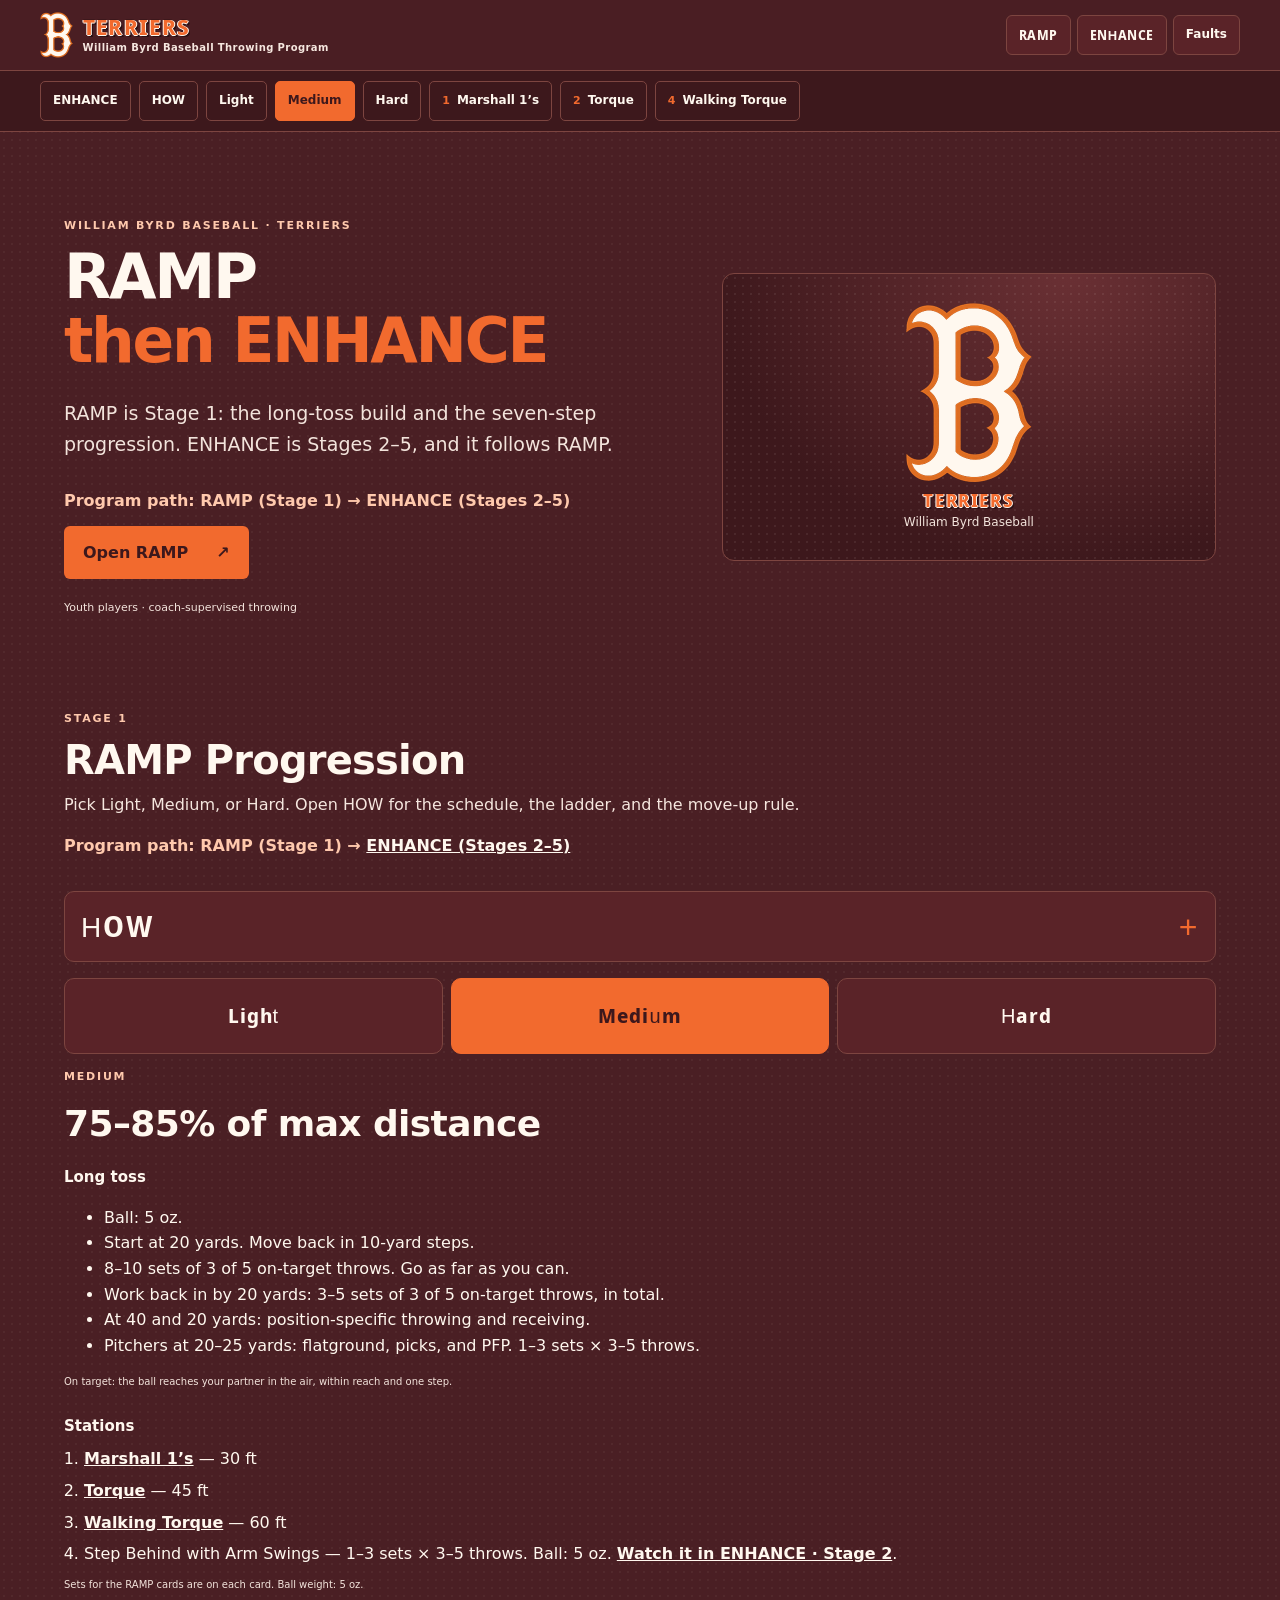
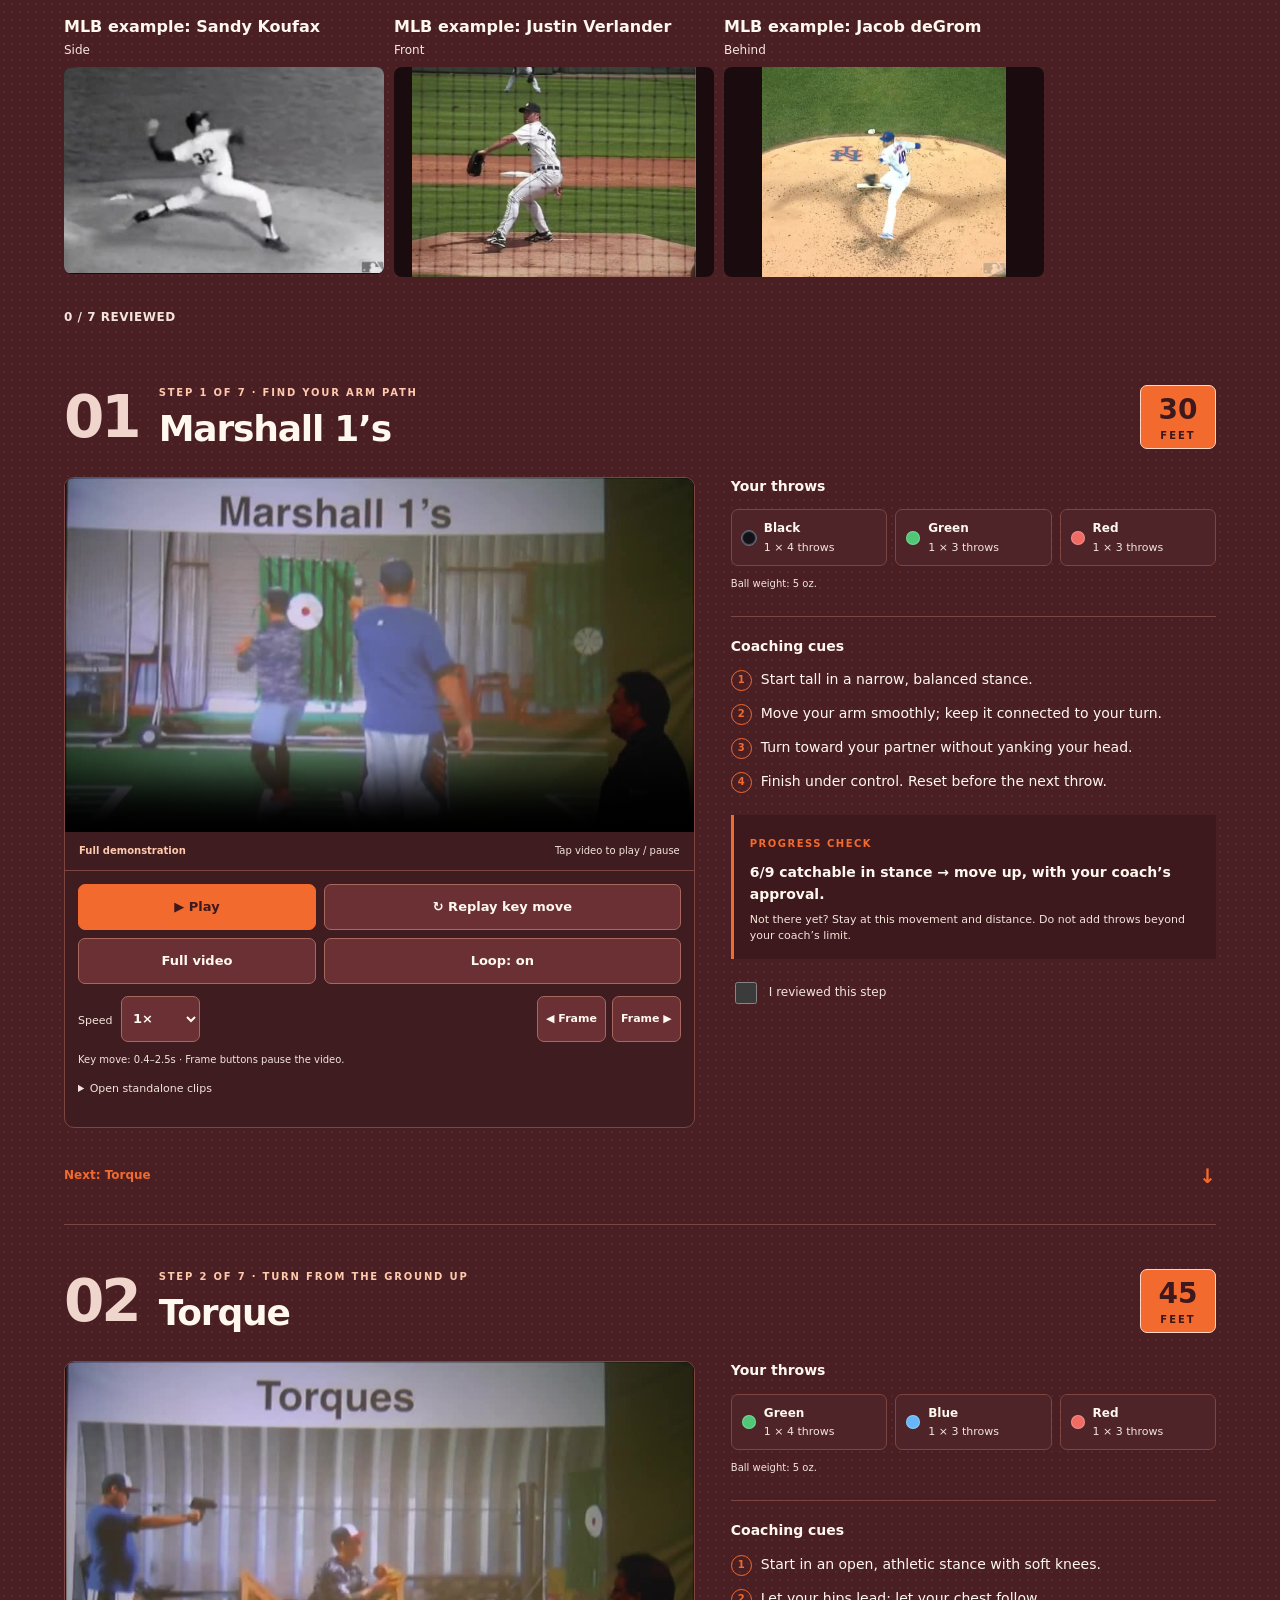
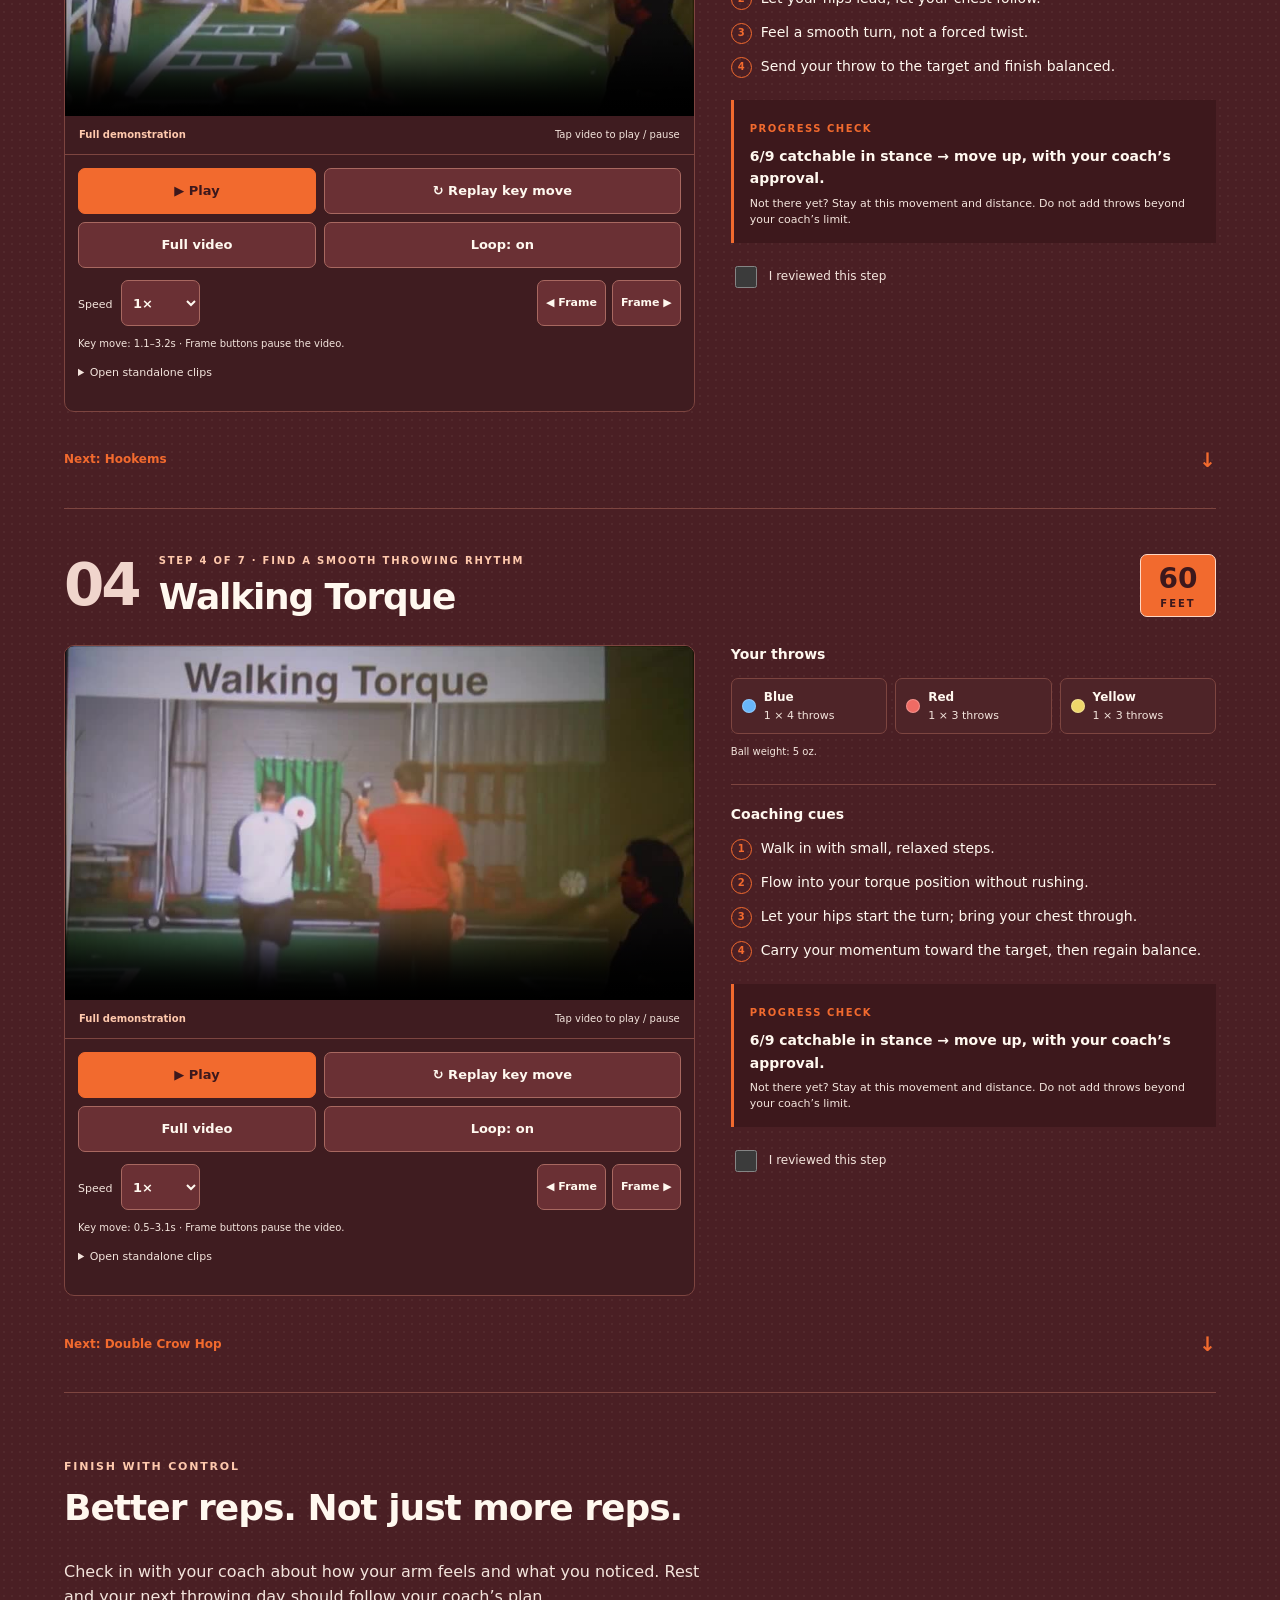
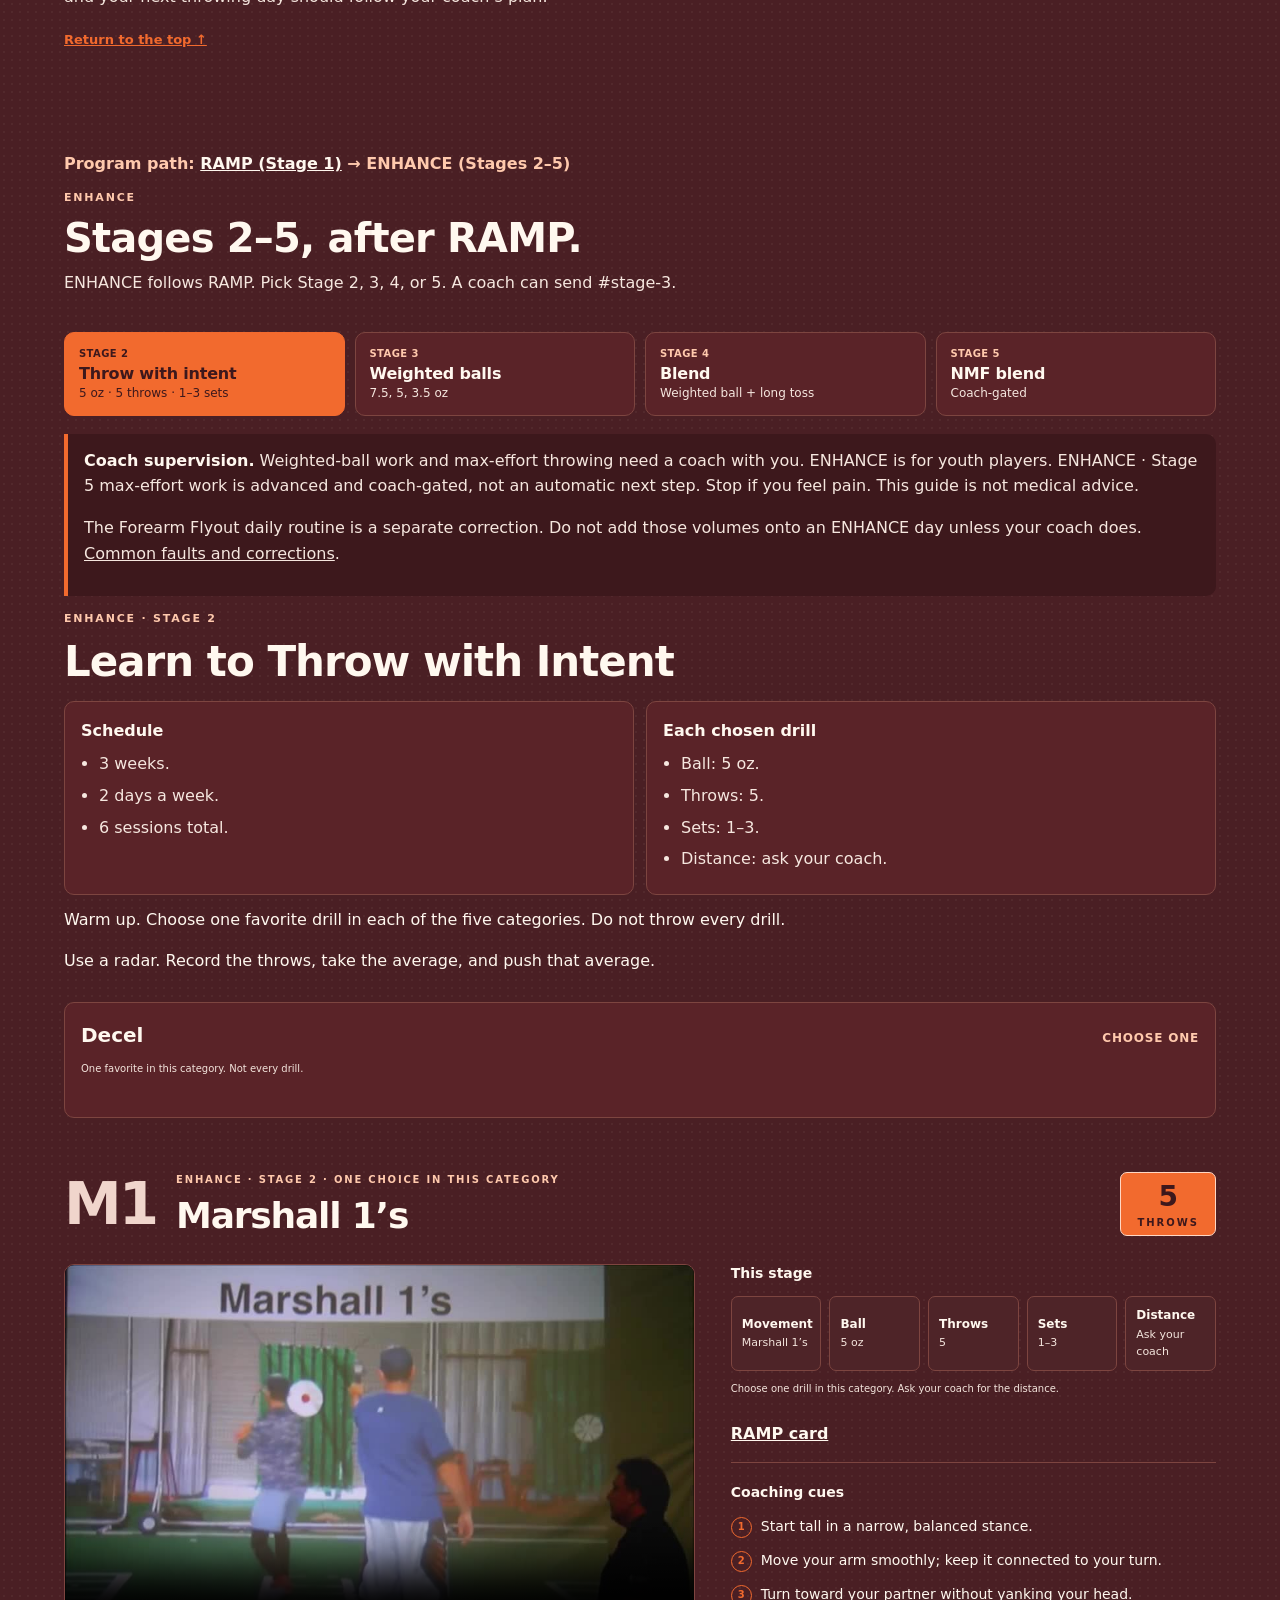
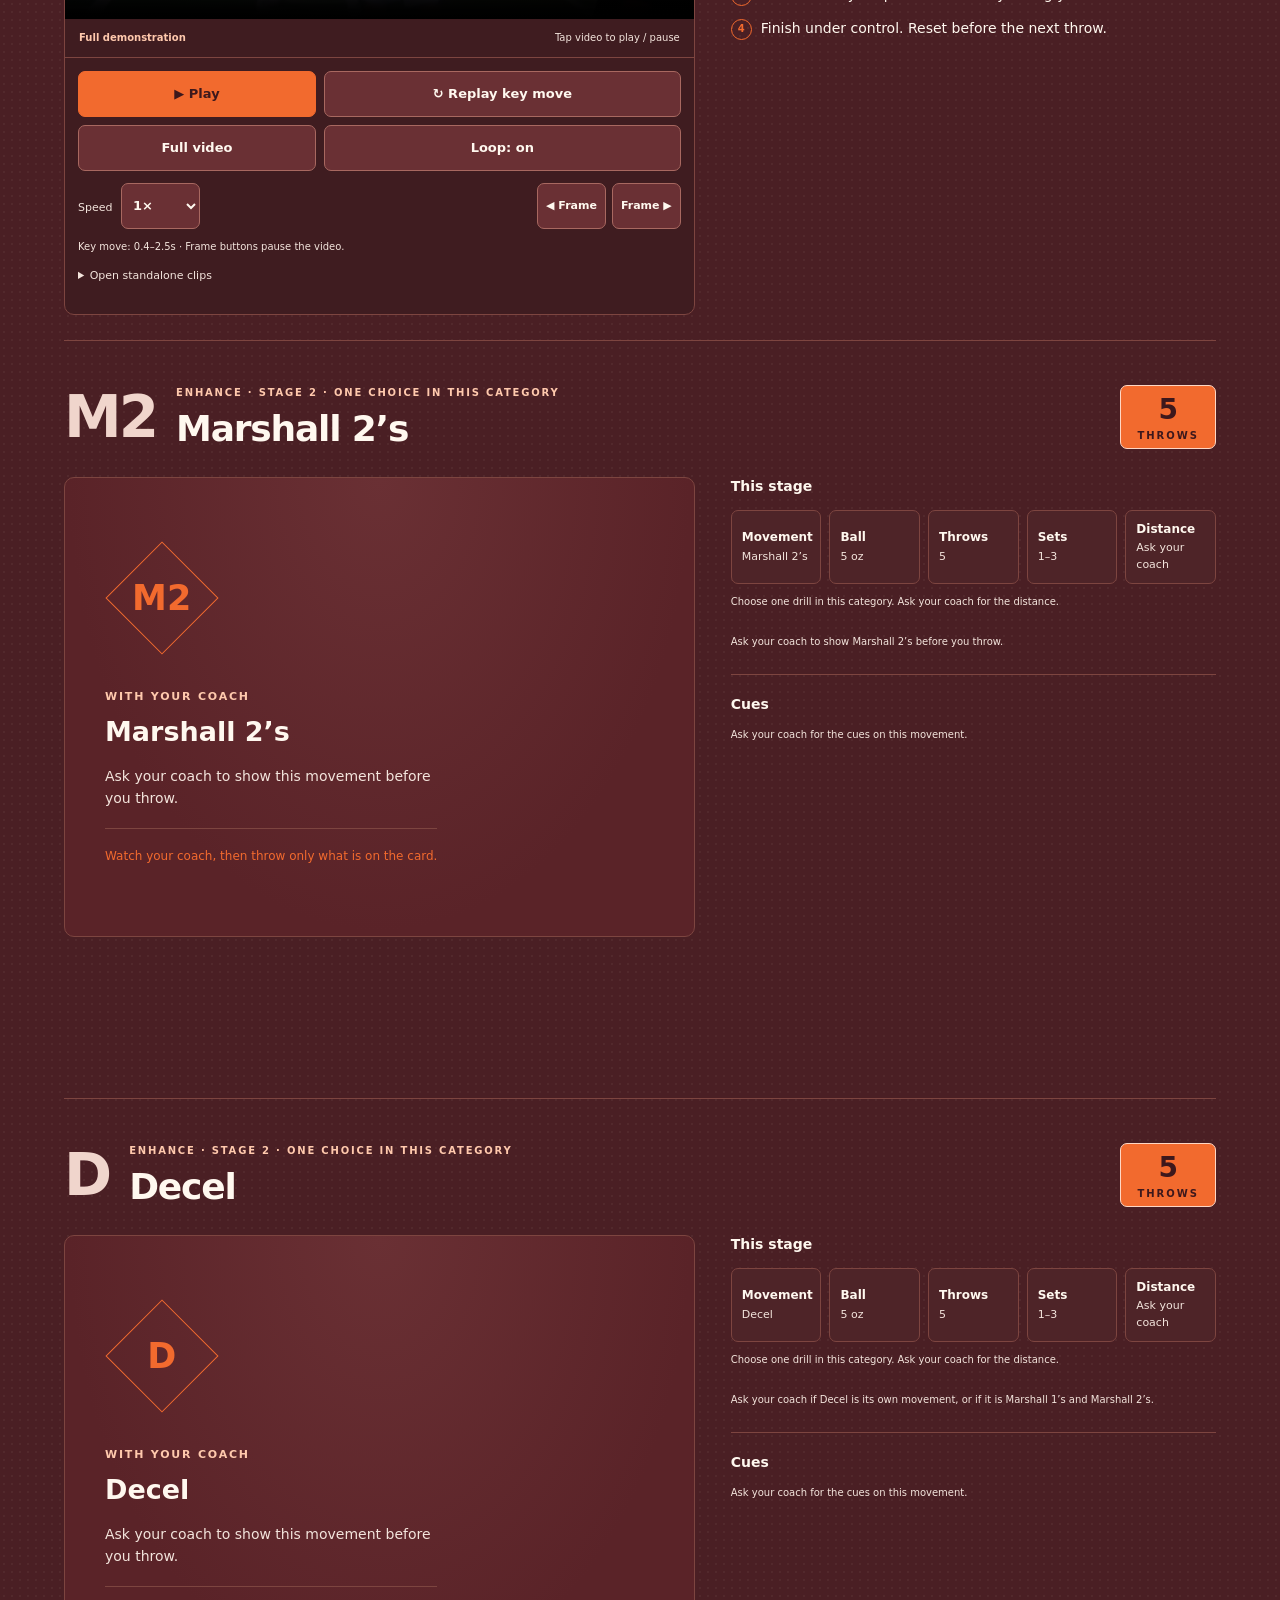
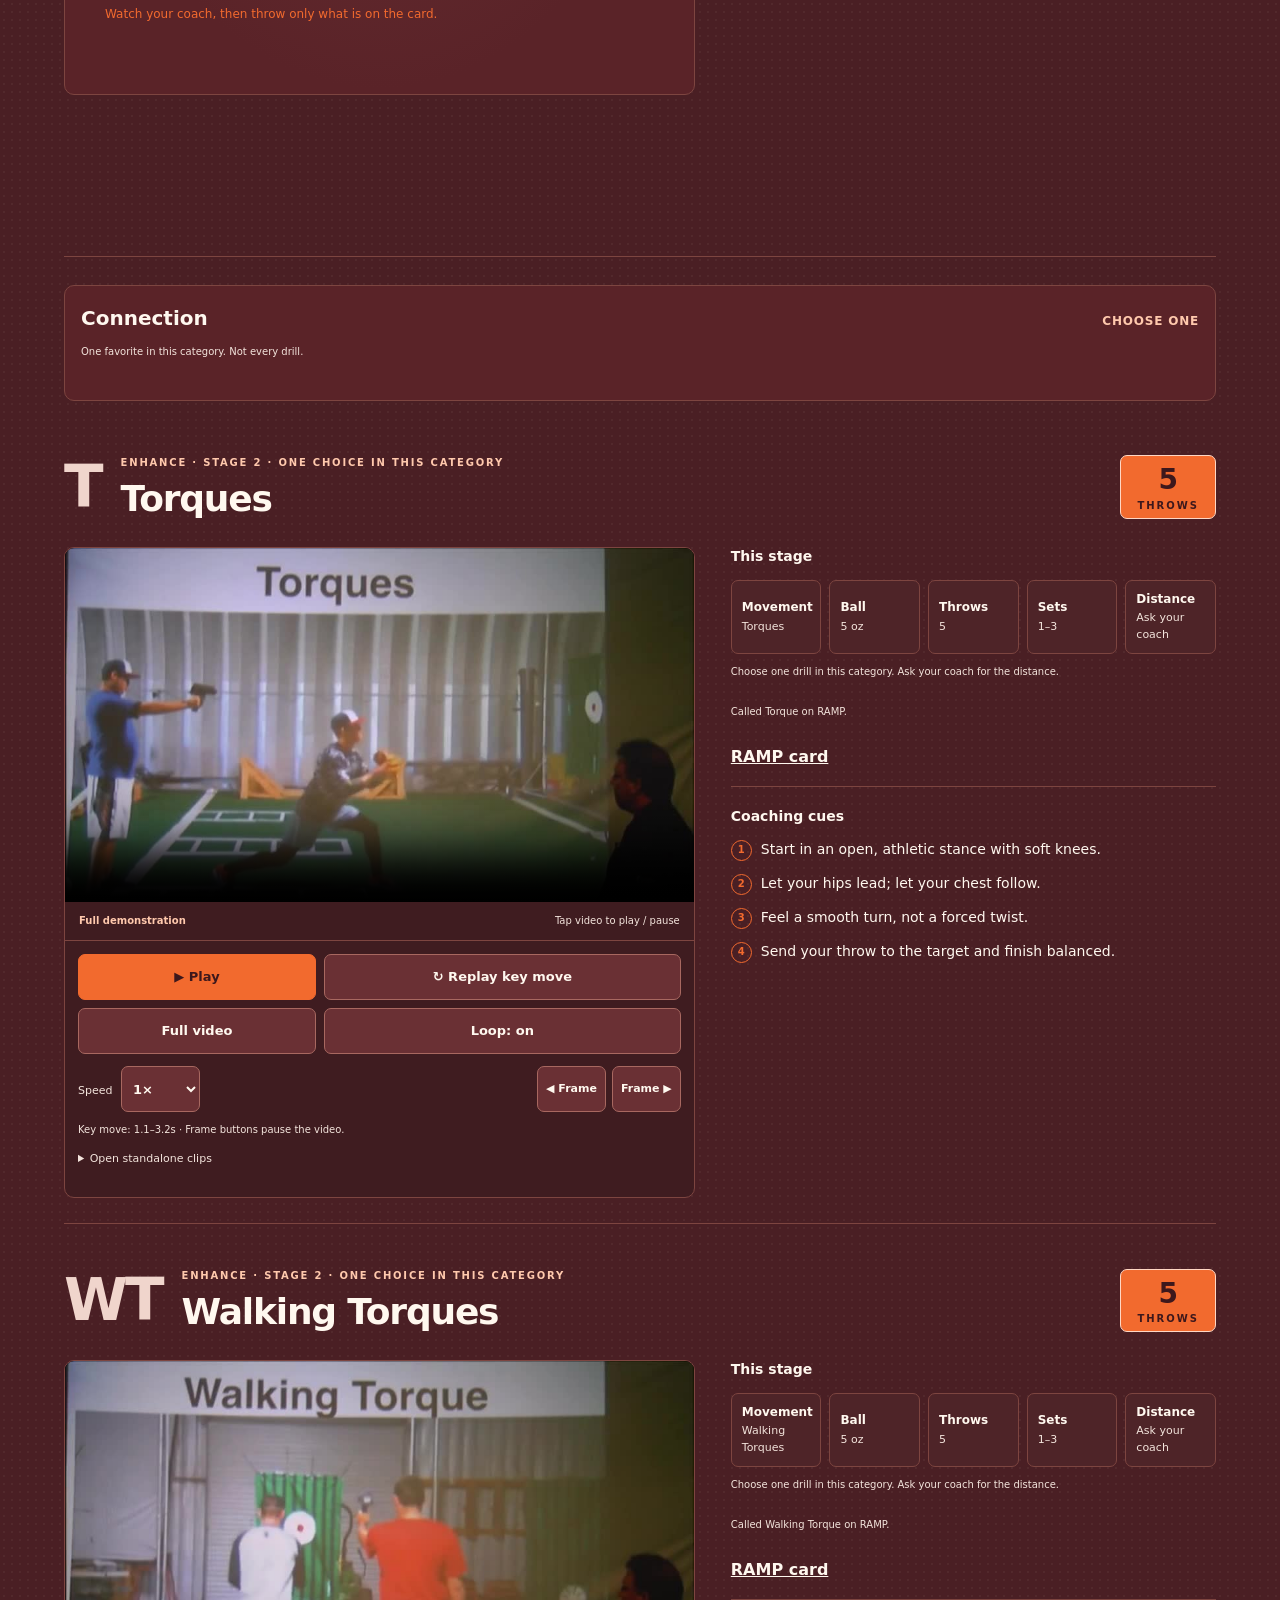
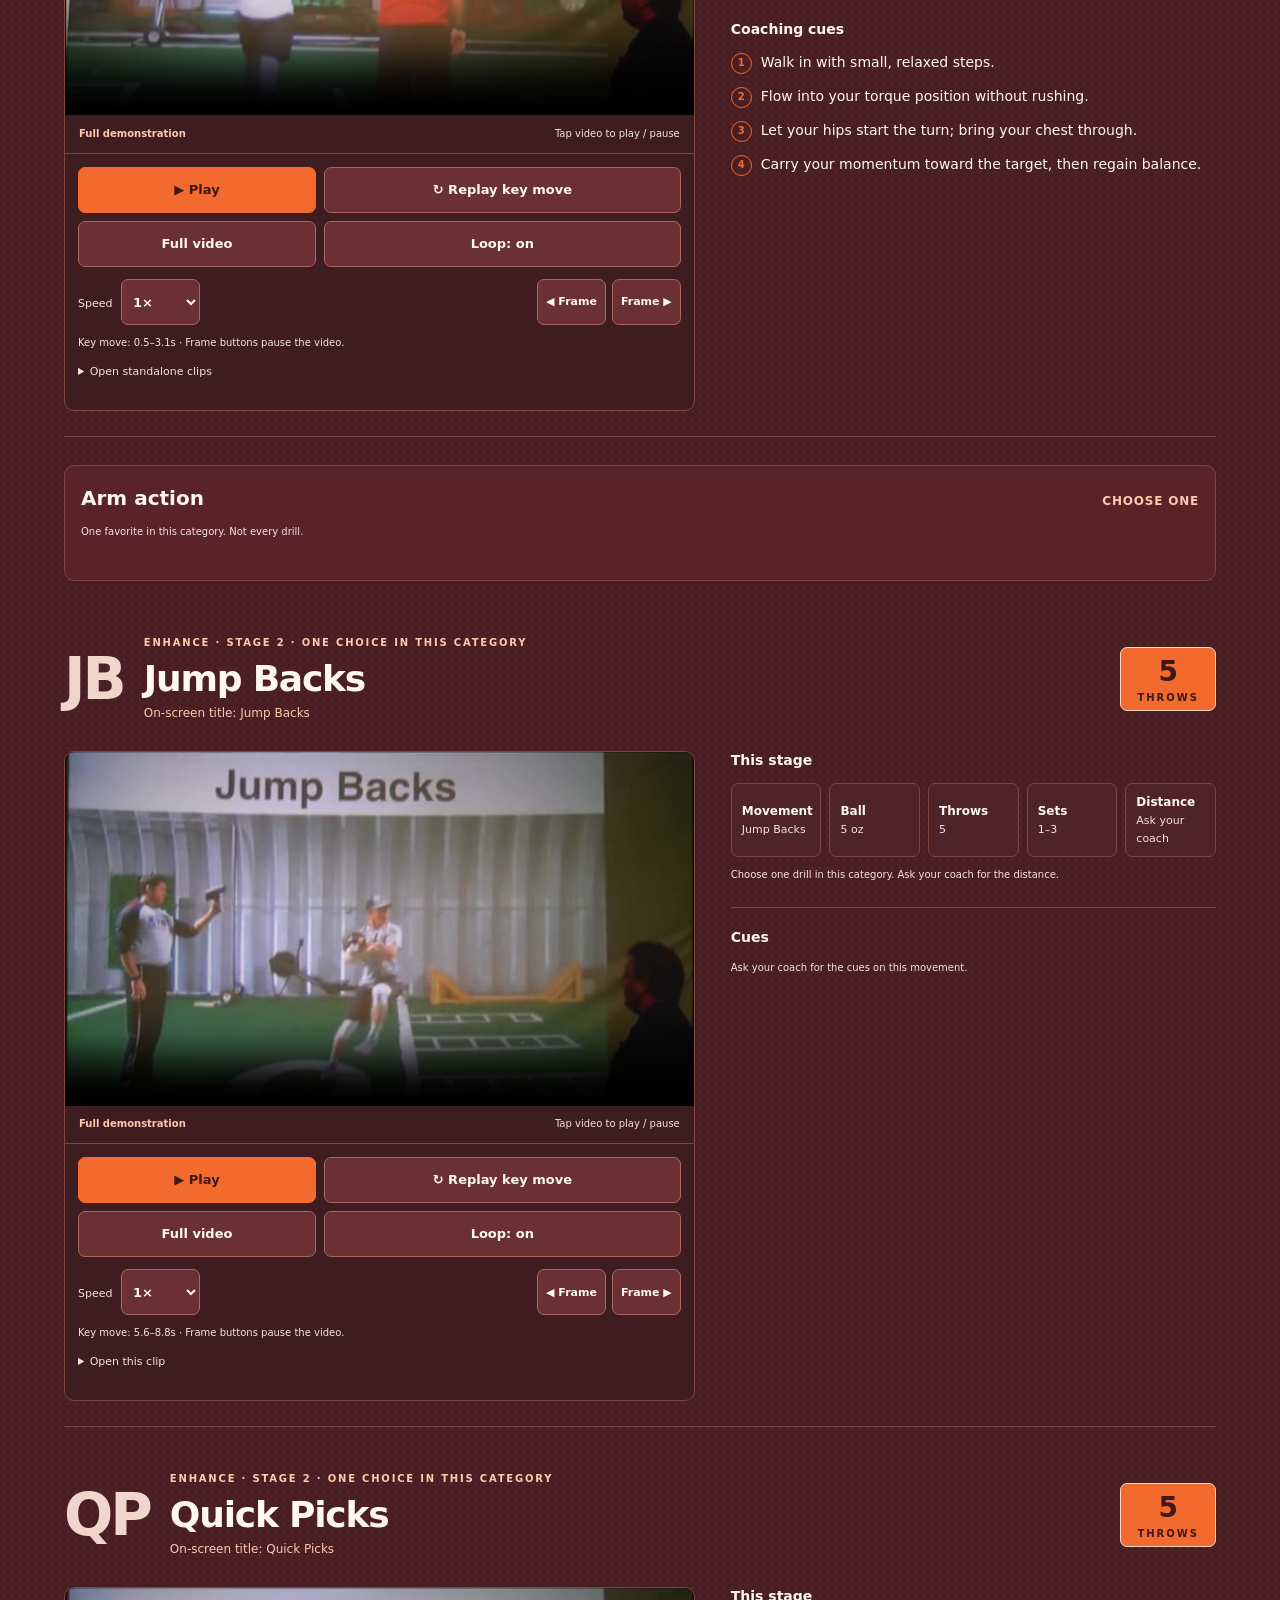
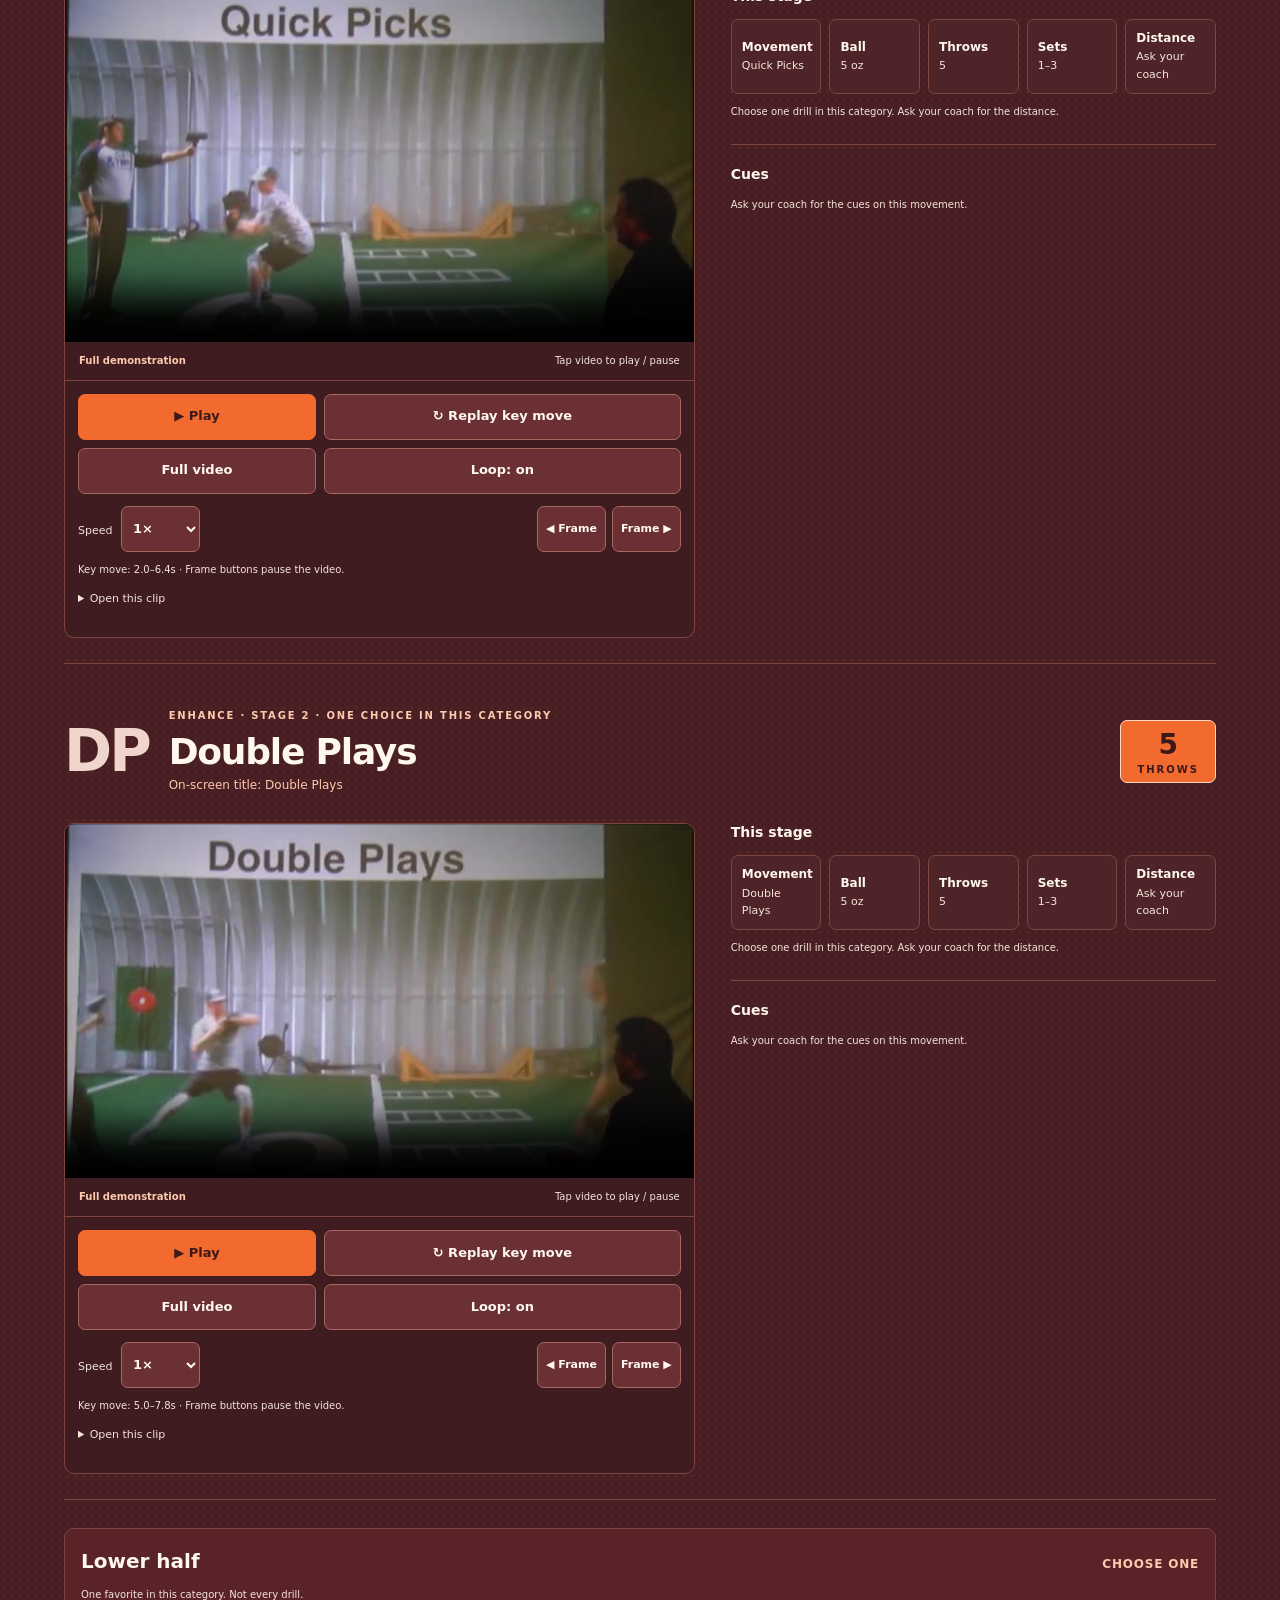
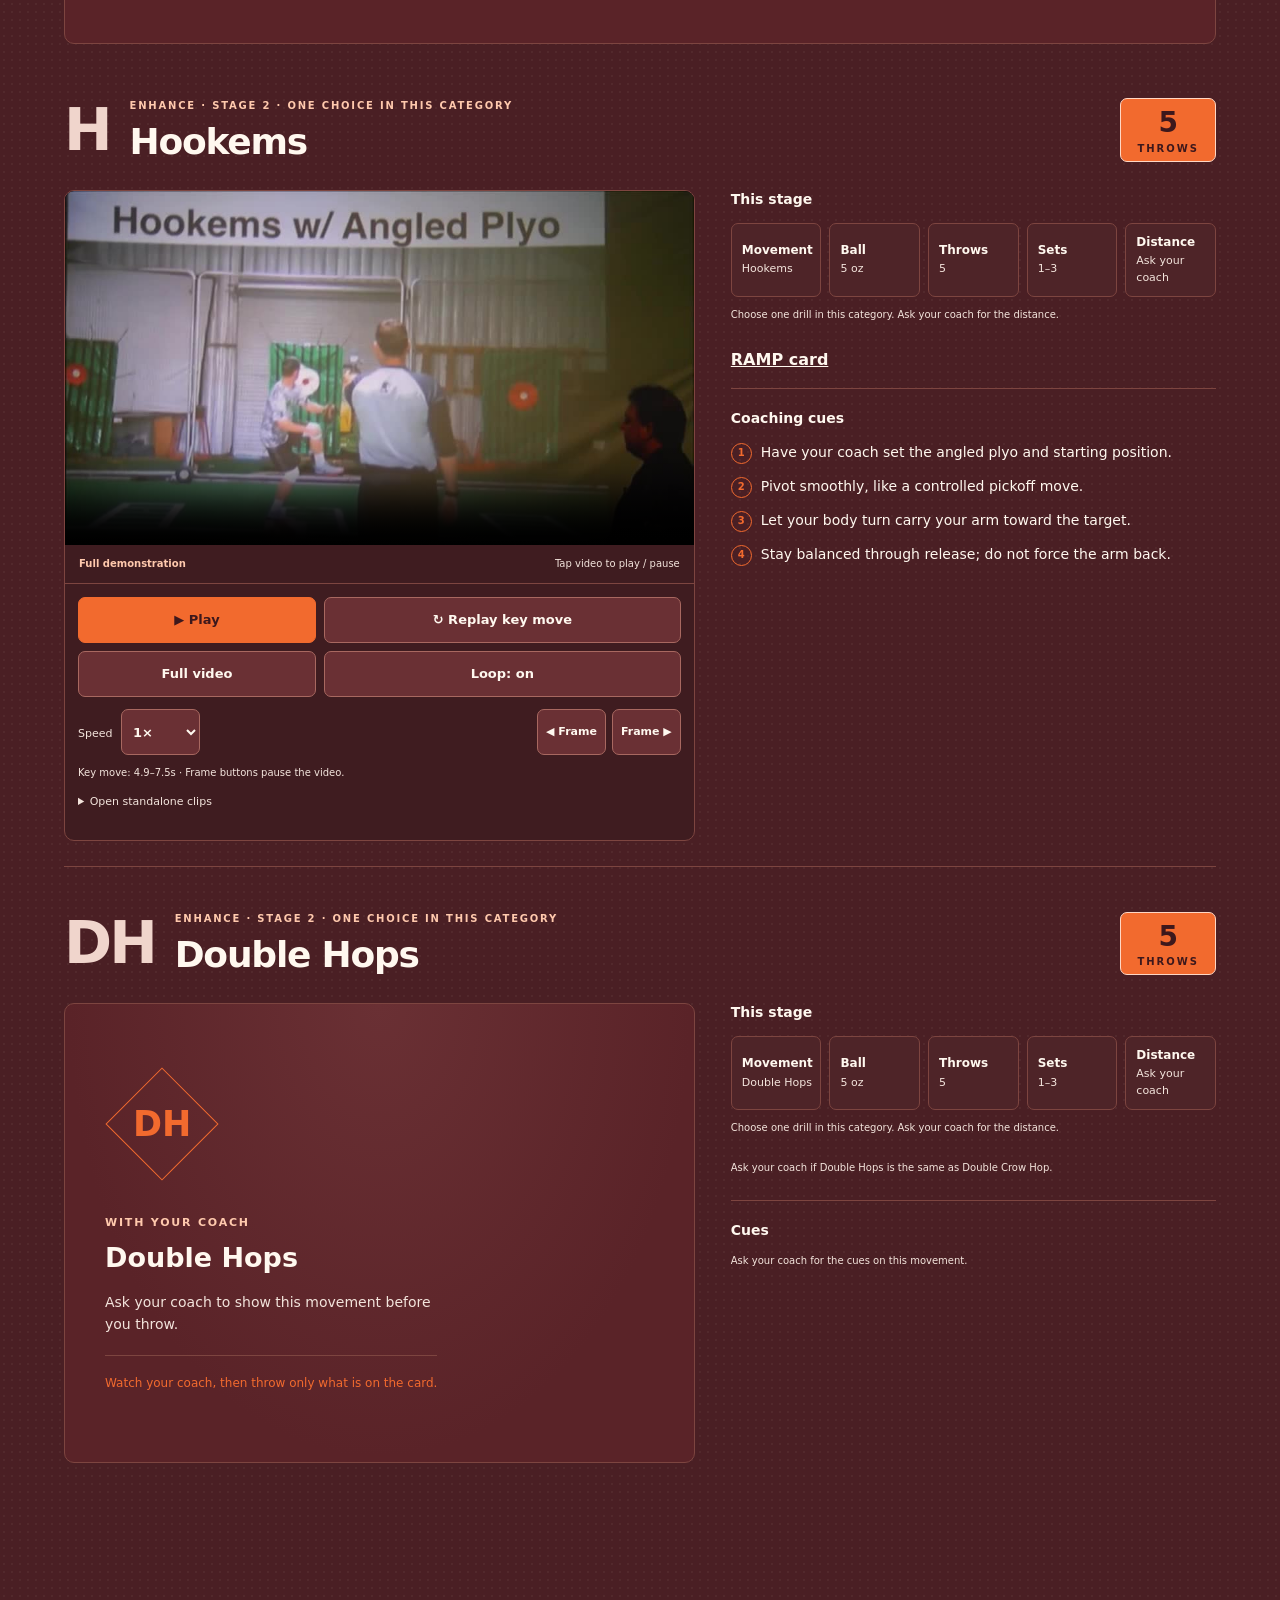
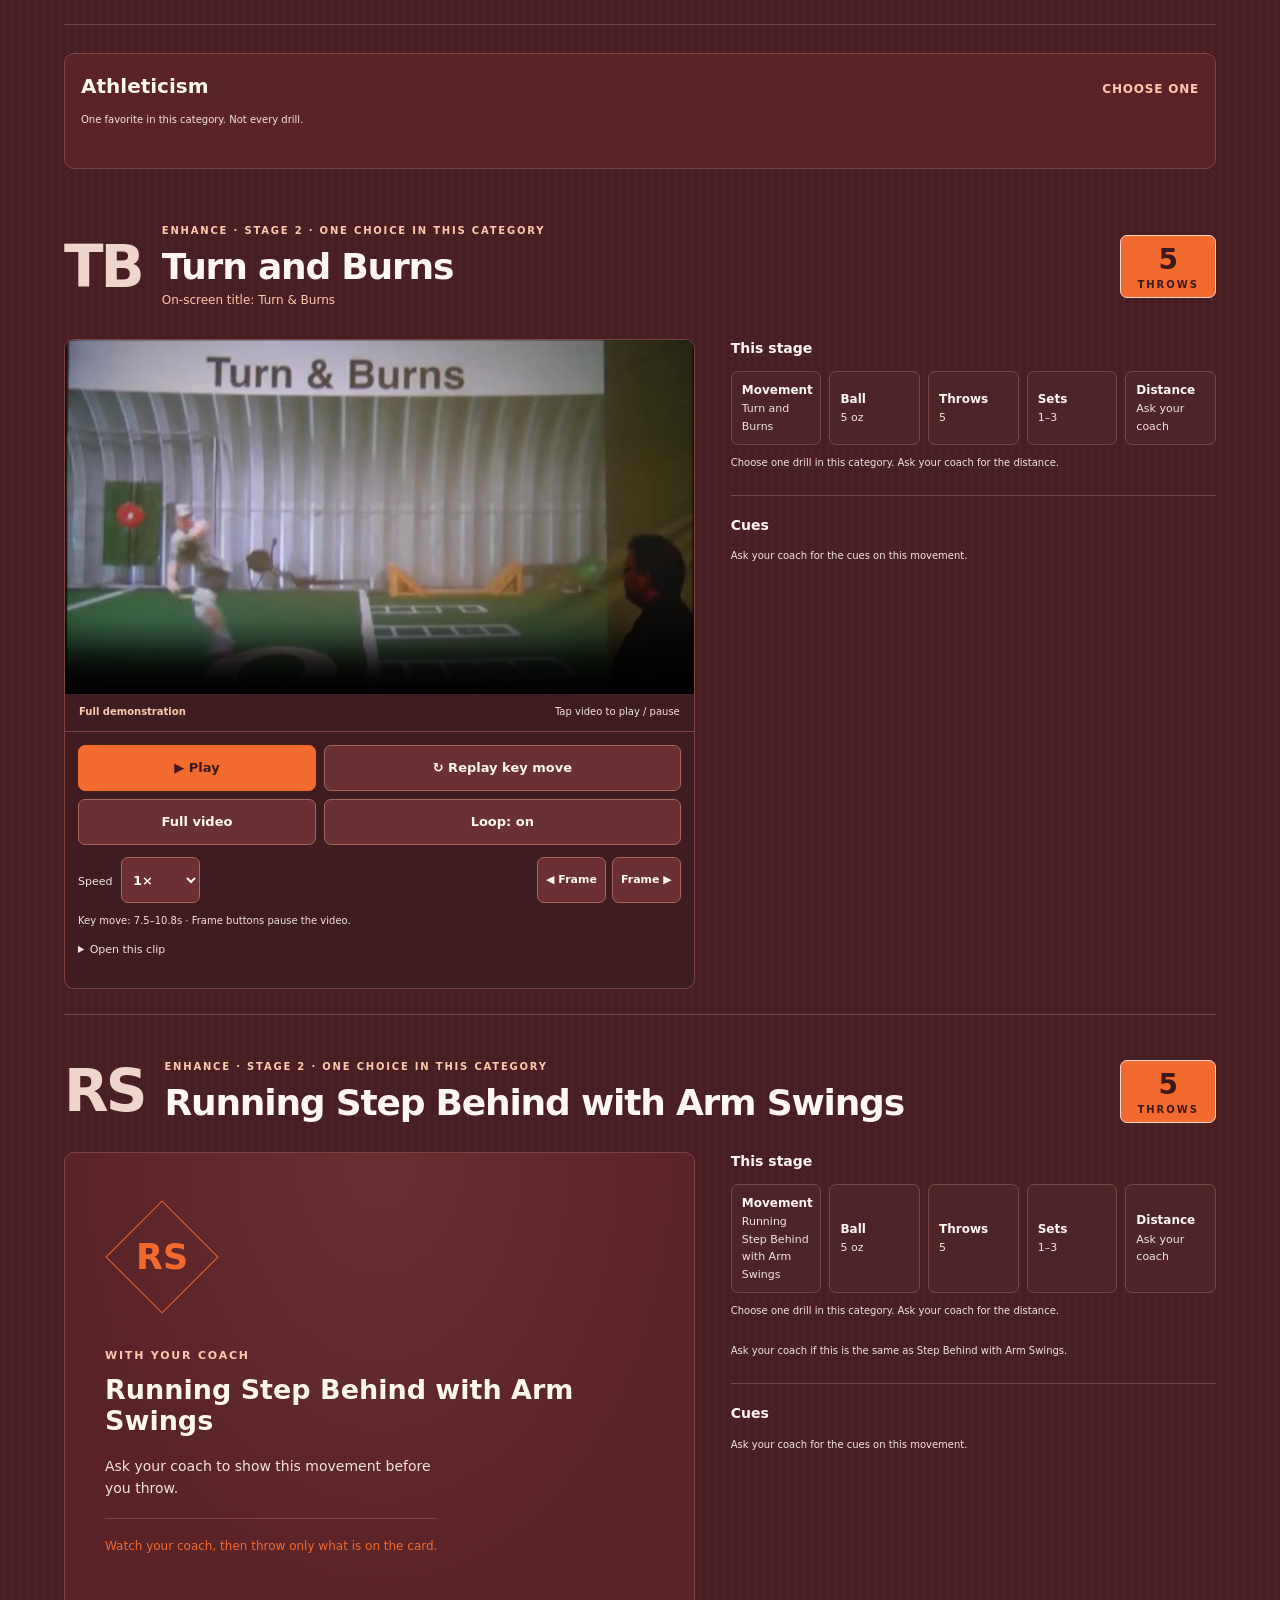
==== commit 5ef481d7: "Show three MLB examples on each RAMP day Light, Medium, and Hard each get a swipeable row of muted c" ====
--- a/index.html
+++ b/index.html
@@ -121,34 +121,34 @@
 </ol>
 <p class="reps-note">Sets for the RAMP cards are on each card. Ball weight: 5 oz.</p>
 </section>
-<figure class="day-pro pro-clip" data-day-pro="light" hidden>
-<figcaption><b>MLB example: Sandy Koufax</b><small>Side view</small></figcaption>
-<div class="player" data-start="0" data-end="1.1">
-<div class="video-wrap"><video id="video-mlb-light" aria-label="Sandy Koufax, Side view" playsinline muted loop controls preload="metadata" poster="assets/pro_koufax_side.jpg"><source src="assets/pro_koufax_side.mp4" type="video/mp4">Your browser does not support video. <a href="assets/pro_koufax_side.mp4">Open the video</a>.</video></div>
-<div class="video-caption"><span class="mode">Full demonstration</span><span>Tap video to play / pause</span></div>
-<div class="controls"><button type="button" class="play primary" aria-controls="video-mlb-light">▶ Play</button><button type="button" class="key" aria-pressed="false">↻ Replay key move</button><button type="button" class="full">Full video</button><button type="button" class="loop" aria-pressed="true">Loop: on</button></div>
-<div class="fine-controls"><label>Speed <select aria-label="Playback speed for Sandy Koufax"><option value="0.25">0.25×</option><option value="0.5">0.5×</option><option value="1" selected>1×</option></select></label><div class="frames"><button type="button" class="back" aria-label="Previous frame">◀ Frame</button><button type="button" class="forward" aria-label="Next frame">Frame ▶</button></div></div>
-<p class="player-note">Key move: 0–1.1s · leg lift through release. Frame buttons pause the video.</p>
-<p class="video-error" hidden>Video could not load. <a href="assets/pro_koufax_side.mp4">Open the clip directly</a>.</p>
-</div></figure><figure class="day-pro pro-clip" data-day-pro="medium">
-<figcaption><b>MLB example: Jacob deGrom</b><small>Side view</small></figcaption>
-<div class="player" data-start="3.5" data-end="8.5">
-<div class="video-wrap"><video id="video-mlb-medium" aria-label="Jacob deGrom, Side view" playsinline muted loop controls preload="metadata" poster="assets/pro_degrom_side.jpg"><source src="assets/pro_degrom_side.mp4" type="video/mp4">Your browser does not support video. <a href="assets/pro_degrom_side.mp4">Open the video</a>.</video></div>
-<div class="video-caption"><span class="mode">Full demonstration</span><span>Tap video to play / pause</span></div>
-<div class="controls"><button type="button" class="play primary" aria-controls="video-mlb-medium">▶ Play</button><button type="button" class="key" aria-pressed="false">↻ Replay key move</button><button type="button" class="full">Full video</button><button type="button" class="loop" aria-pressed="true">Loop: on</button></div>
-<div class="fine-controls"><label>Speed <select aria-label="Playback speed for Jacob deGrom"><option value="0.25">0.25×</option><option value="0.5">0.5×</option><option value="1" selected>1×</option></select></label><div class="frames"><button type="button" class="back" aria-label="Previous frame">◀ Frame</button><button type="button" class="forward" aria-label="Next frame">Frame ▶</button></div></div>
-<p class="player-note">Key move: 3.5–8.5s · leg lift through release. Frame buttons pause the video.</p>
-<p class="video-error" hidden>Video could not load. <a href="assets/pro_degrom_side.mp4">Open the clip directly</a>.</p>
-</div></figure><figure class="day-pro pro-clip" data-day-pro="hard" hidden>
+<div class="mlb-row" data-day-pro="light" hidden><figure class="mlb-clip is-small">
+<figcaption><b>MLB example: Sandy Koufax</b><small>Windup</small></figcaption>
+<video aria-label="MLB example: Sandy Koufax, Windup" playsinline muted loop preload="none" poster="assets/pro_koufax_windup.jpg"><source src="assets/pro_koufax_windup.mp4" type="video/mp4">Your browser does not support video. <a href="assets/pro_koufax_windup.mp4">Open the clip</a>.</video>
+</figure><figure class="mlb-clip">
+<figcaption><b>MLB example: Chris Sale</b><small>Open side</small></figcaption>
+<video aria-label="MLB example: Chris Sale, Open side" playsinline muted loop preload="none" poster="assets/pro_sale_side.jpg"><source src="assets/pro_sale_side.mp4" type="video/mp4">Your browser does not support video. <a href="assets/pro_sale_side.mp4">Open the clip</a>.</video>
+</figure><figure class="mlb-clip">
+<figcaption><b>MLB example: Jacob deGrom</b><small>Side</small></figcaption>
+<video aria-label="MLB example: Jacob deGrom, Side" playsinline muted loop preload="none" poster="assets/pro_degrom_side.jpg"><source src="assets/pro_degrom_side.mp4" type="video/mp4">Your browser does not support video. <a href="assets/pro_degrom_side.mp4">Open the clip</a>.</video>
+</figure></div><div class="mlb-row" data-day-pro="medium"><figure class="mlb-clip">
+<figcaption><b>MLB example: Sandy Koufax</b><small>Side</small></figcaption>
+<video aria-label="MLB example: Sandy Koufax, Side" playsinline muted loop preload="none" poster="assets/pro_koufax_side.jpg"><source src="assets/pro_koufax_side.mp4" type="video/mp4">Your browser does not support video. <a href="assets/pro_koufax_side.mp4">Open the clip</a>.</video>
+</figure><figure class="mlb-clip">
+<figcaption><b>MLB example: Justin Verlander</b><small>Front</small></figcaption>
+<video aria-label="MLB example: Justin Verlander, Front" playsinline muted loop preload="none" poster="assets/pro_verlander_front.jpg"><source src="assets/pro_verlander_front.mp4" type="video/mp4">Your browser does not support video. <a href="assets/pro_verlander_front.mp4">Open the clip</a>.</video>
+</figure><figure class="mlb-clip">
+<figcaption><b>MLB example: Jacob deGrom</b><small>Behind</small></figcaption>
+<video aria-label="MLB example: Jacob deGrom, Behind" playsinline muted loop preload="none" poster="assets/pro_degrom_goat.jpg"><source src="assets/pro_degrom_goat.mp4" type="video/mp4">Your browser does not support video. <a href="assets/pro_degrom_goat.mp4">Open the clip</a>.</video>
+</figure></div><div class="mlb-row" data-day-pro="hard" hidden><figure class="mlb-clip">
 <figcaption><b>MLB example: Joe Kelly</b><small>Open side</small></figcaption>
-<div class="player" data-start="0.8" data-end="3.4">
-<div class="video-wrap"><video id="video-mlb-hard" aria-label="Joe Kelly, Open side" playsinline muted loop controls preload="metadata" poster="assets/pro_kelly.jpg"><source src="assets/pro_kelly.mp4" type="video/mp4">Your browser does not support video. <a href="assets/pro_kelly.mp4">Open the video</a>.</video></div>
-<div class="video-caption"><span class="mode">Full demonstration</span><span>Tap video to play / pause</span></div>
-<div class="controls"><button type="button" class="play primary" aria-controls="video-mlb-hard">▶ Play</button><button type="button" class="key" aria-pressed="false">↻ Replay key move</button><button type="button" class="full">Full video</button><button type="button" class="loop" aria-pressed="true">Loop: on</button></div>
-<div class="fine-controls"><label>Speed <select aria-label="Playback speed for Joe Kelly"><option value="0.25">0.25×</option><option value="0.5">0.5×</option><option value="1" selected>1×</option></select></label><div class="frames"><button type="button" class="back" aria-label="Previous frame">◀ Frame</button><button type="button" class="forward" aria-label="Next frame">Frame ▶</button></div></div>
-<p class="player-note">Key move: 0.8–3.4s · leg lift through release. Frame buttons pause the video.</p>
-<p class="video-error" hidden>Video could not load. <a href="assets/pro_kelly.mp4">Open the clip directly</a>.</p>
-</div></figure>
+<video aria-label="MLB example: Joe Kelly, Open side" playsinline muted loop preload="none" poster="assets/pro_kelly.jpg"><source src="assets/pro_kelly.mp4" type="video/mp4">Your browser does not support video. <a href="assets/pro_kelly.mp4">Open the clip</a>.</video>
+</figure><figure class="mlb-clip">
+<figcaption><b>MLB example: Nolan Ryan</b><small>Front</small></figcaption>
+<video aria-label="MLB example: Nolan Ryan, Front" playsinline muted loop preload="none" poster="assets/pro_ryan_front.jpg"><source src="assets/pro_ryan_front.mp4" type="video/mp4">Your browser does not support video. <a href="assets/pro_ryan_front.mp4">Open the clip</a>.</video>
+</figure><figure class="mlb-clip">
+<figcaption><b>MLB example: Trevor Rosenthal</b><small>Front</small></figcaption>
+<video aria-label="MLB example: Trevor Rosenthal, Front" playsinline muted loop preload="none" poster="assets/pro_rosenthal_front.jpg"><source src="assets/pro_rosenthal_front.mp4" type="video/mp4">Your browser does not support video. <a href="assets/pro_rosenthal_front.mp4">Open the clip</a>.</video>
+</figure></div>
 <p class="review-line"><span class="review-total" aria-live="polite">0 / 7 reviewed</span></p>
 <section class="drill" id="drill-1" data-days="light medium hard" aria-labelledby="title-1"><div class="drill-heading"><div class="step-number">01</div><div><p class="eyebrow">Step 1 of 7 · Find your arm path</p><h2 id="title-1">Marshall 1’s</h2></div><span class="distance">30<small>feet</small></span></div><div class="drill-grid"><div class="player" data-start="0.4" data-end="2.5">
      <div class="video-wrap"><video id="video-1" aria-label="Marshall 1’s demonstration" playsinline muted loop controls preload="metadata" poster="assets/1_marshall.jpg"><source src="assets/1_marshall.mp4" type="video/mp4">Your browser does not support video. <a href="assets/1_marshall.mp4">Open the video</a>.</video></div>
--- a/brand.css
+++ b/brand.css
@@ -120,11 +120,37 @@
   color: #fff8ef;
 }
 .day-selector a[aria-selected="true"] { background: #f26a2e; color: #3d181c; border-color: #f26a2e; }
-.day-sheet, .day-pro { margin: 0 0 16px; }
+.day-sheet { margin: 0 0 16px; }
 .day-sheet h2 { font-size: clamp(26px, 6vw, 36px); letter-spacing: -0.6px; margin: 0 0 8px; }
 .day-sheet h3 { font-size: 15px; margin: 12px 0 6px; }
-.day-pro figcaption b { display: block; font-size: 18px; }
-.day-pro figcaption small { color: #f6e7df; }
+.mlb-row {
+  display: flex;
+  gap: 10px;
+  overflow-x: auto;
+  scroll-snap-type: x mandatory;
+  margin: 0 0 16px;
+  padding-bottom: 6px;
+}
+.mlb-row[hidden] { display: none; }
+.mlb-clip {
+  flex: 0 0 82%;
+  scroll-snap-align: start;
+  margin: 0;
+  max-width: 320px;
+}
+.mlb-clip figcaption b { display: block; font-size: 16px; line-height: 1.2; }
+.mlb-clip figcaption small { color: #f6e7df; font-size: 12px; }
+.mlb-clip video {
+  width: 100%;
+  max-height: 210px;
+  margin-top: 6px;
+  object-fit: contain;
+  background: #1a0c0e;
+  border-radius: 8px;
+  cursor: pointer;
+}
+.mlb-clip.is-small { max-width: 226px; }
+.mlb-clip.is-small video { width: 226px; max-width: 100%; height: auto; max-height: none; }
 .review-line { color: #ffc9ad; font-size: 13px; font-weight: 750; letter-spacing: 0.04em; text-transform: uppercase; }
 .stage-picker a {
   display: flex;
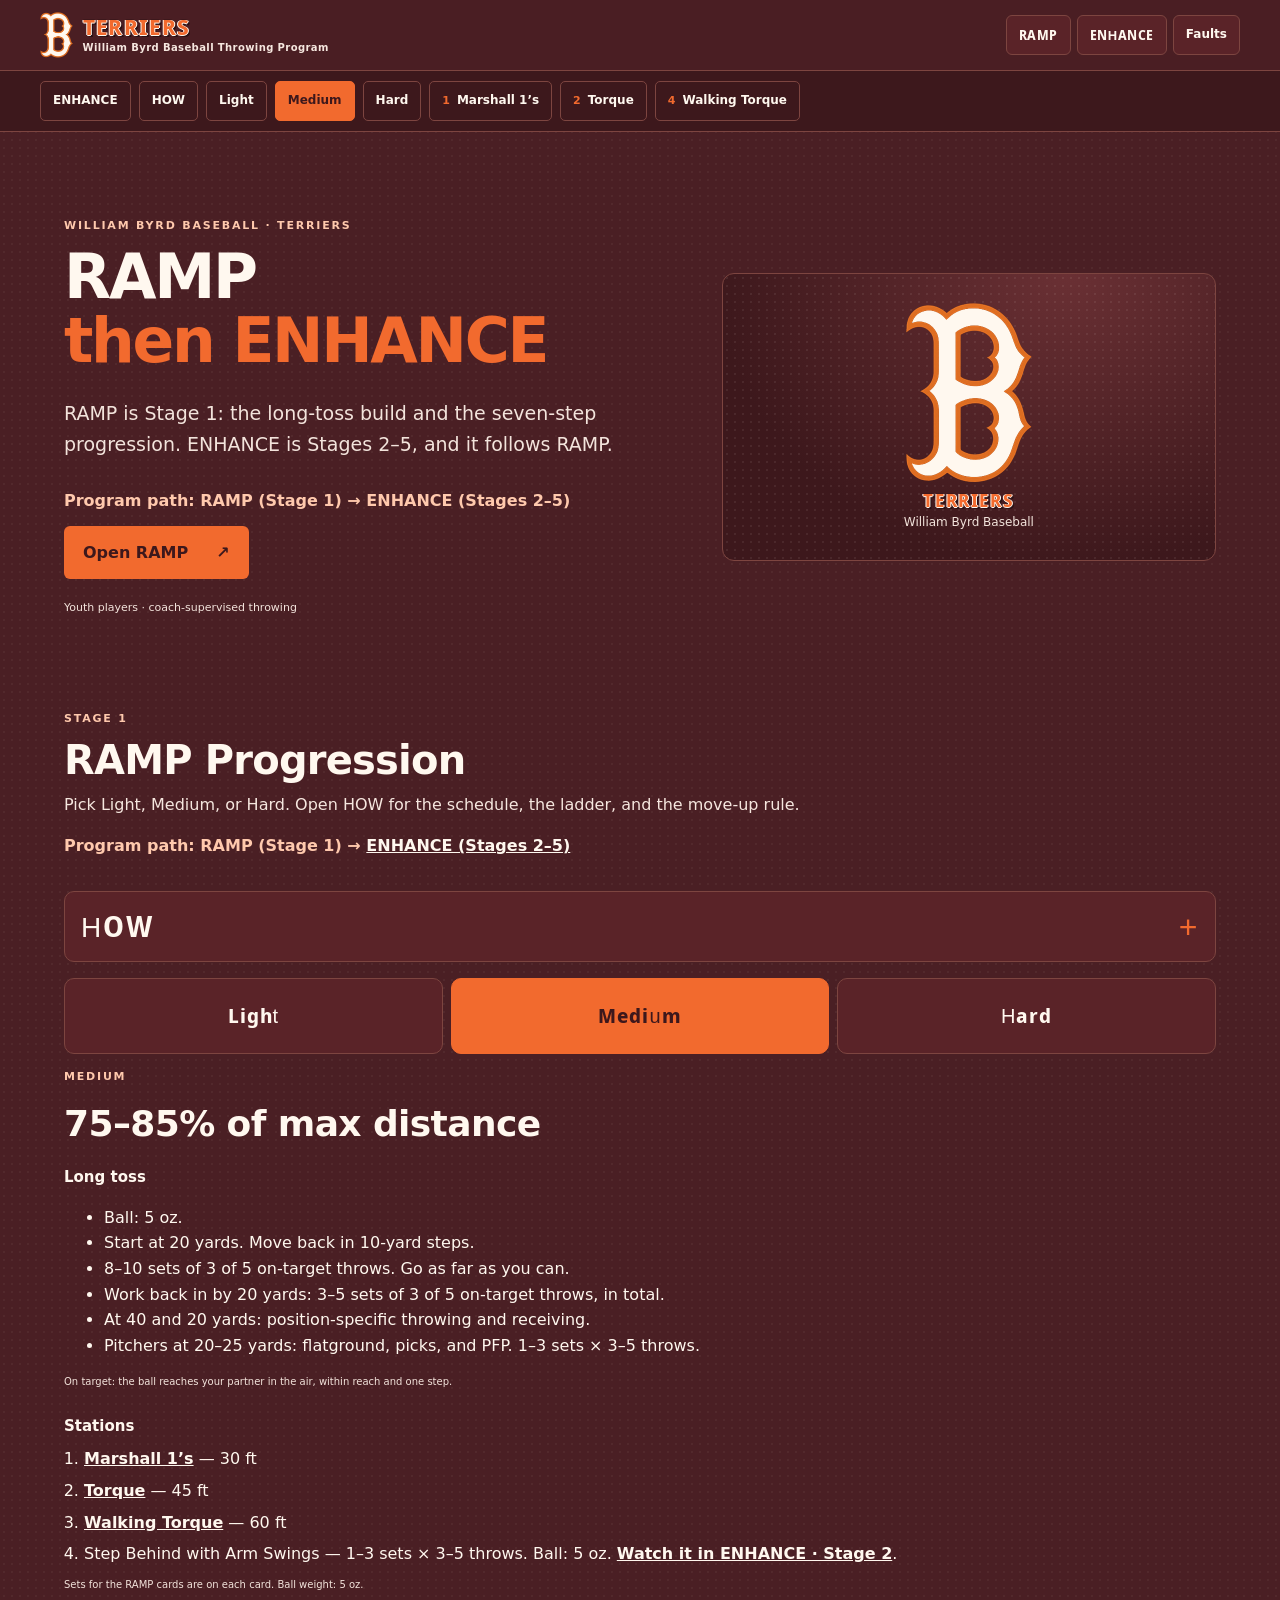
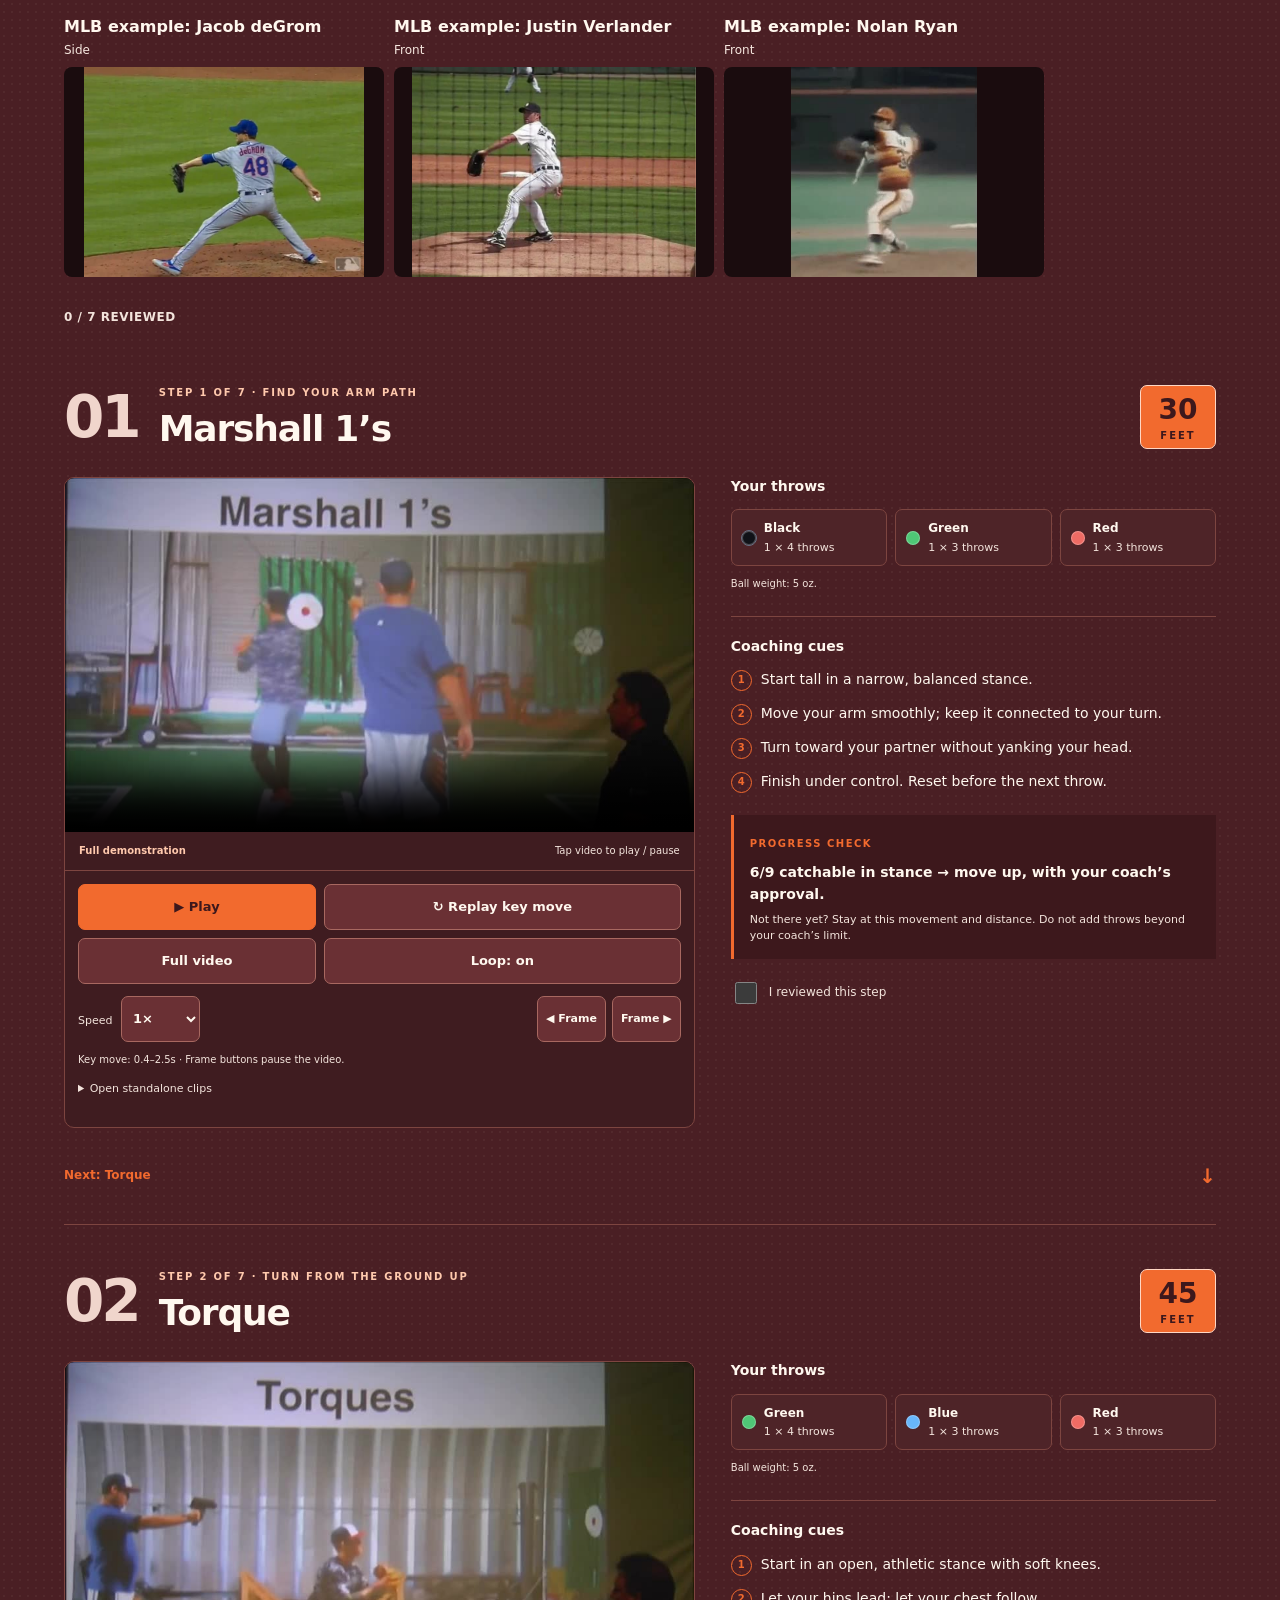
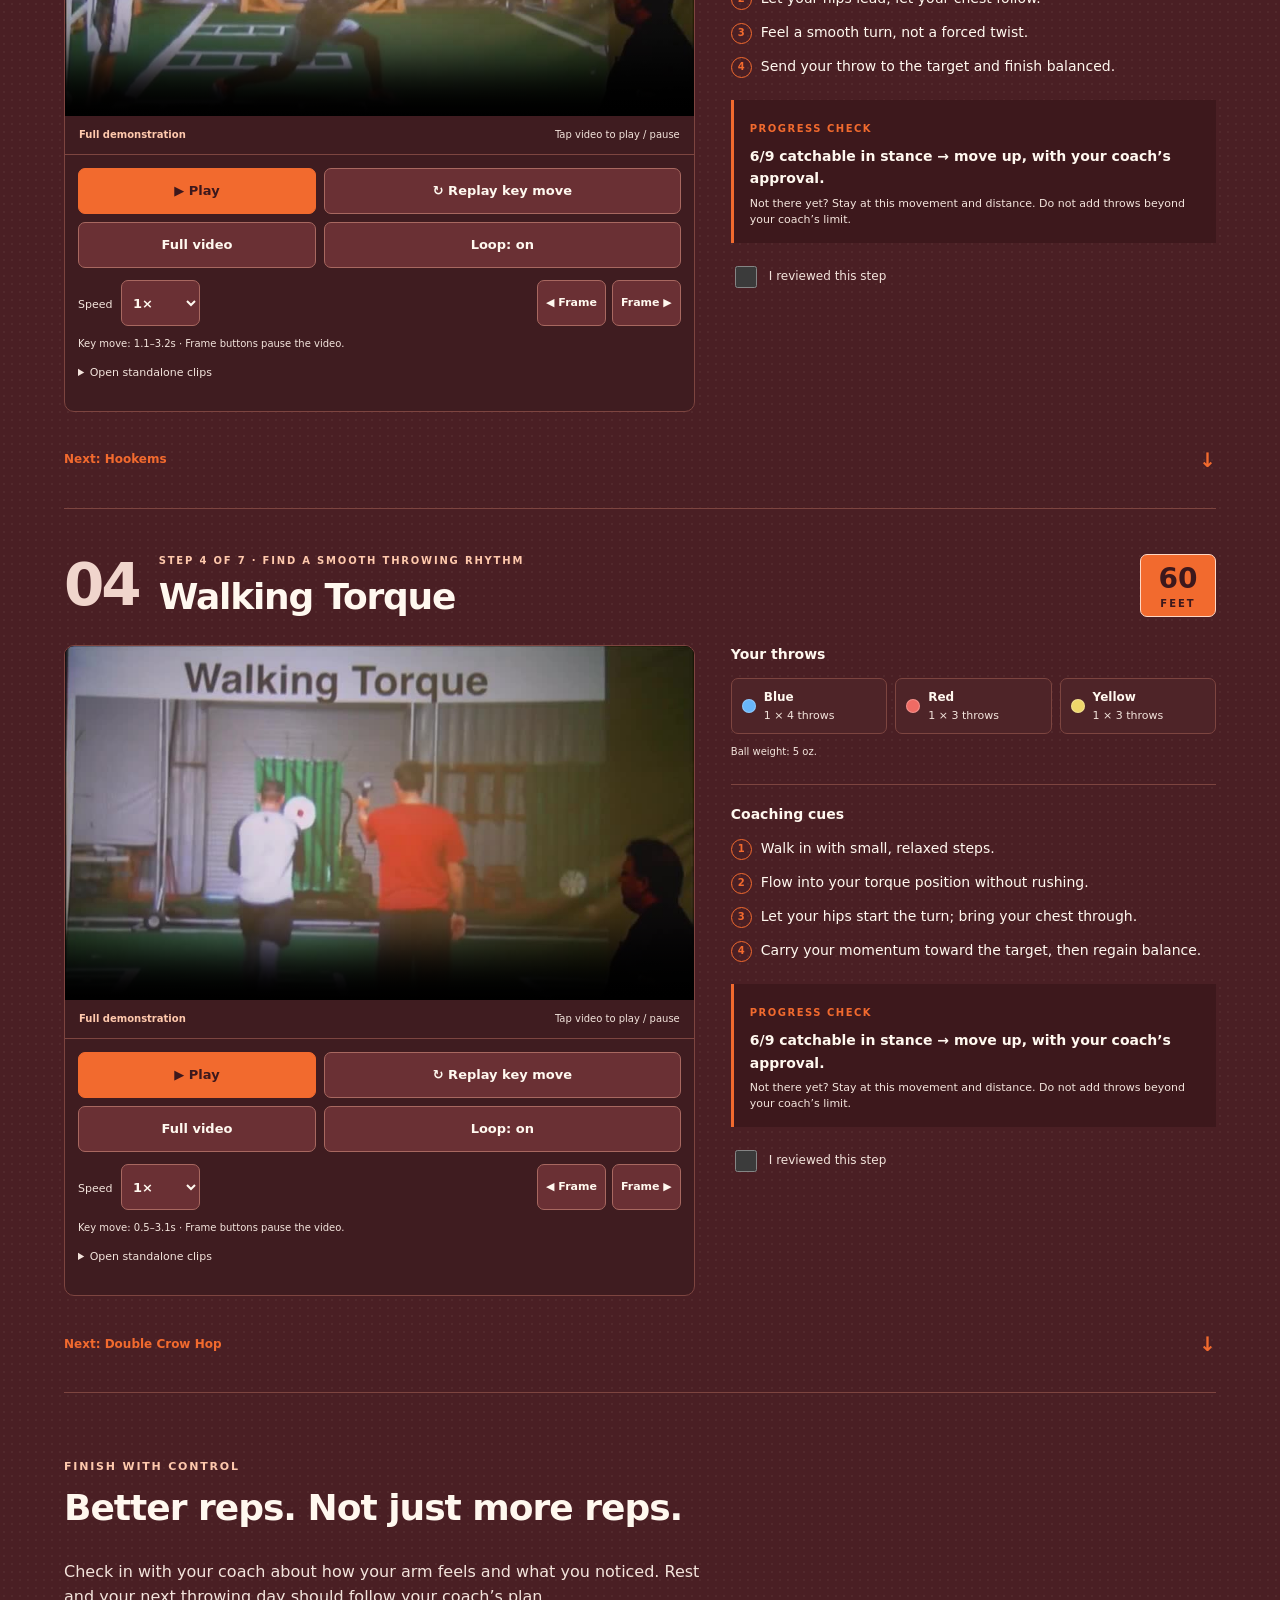
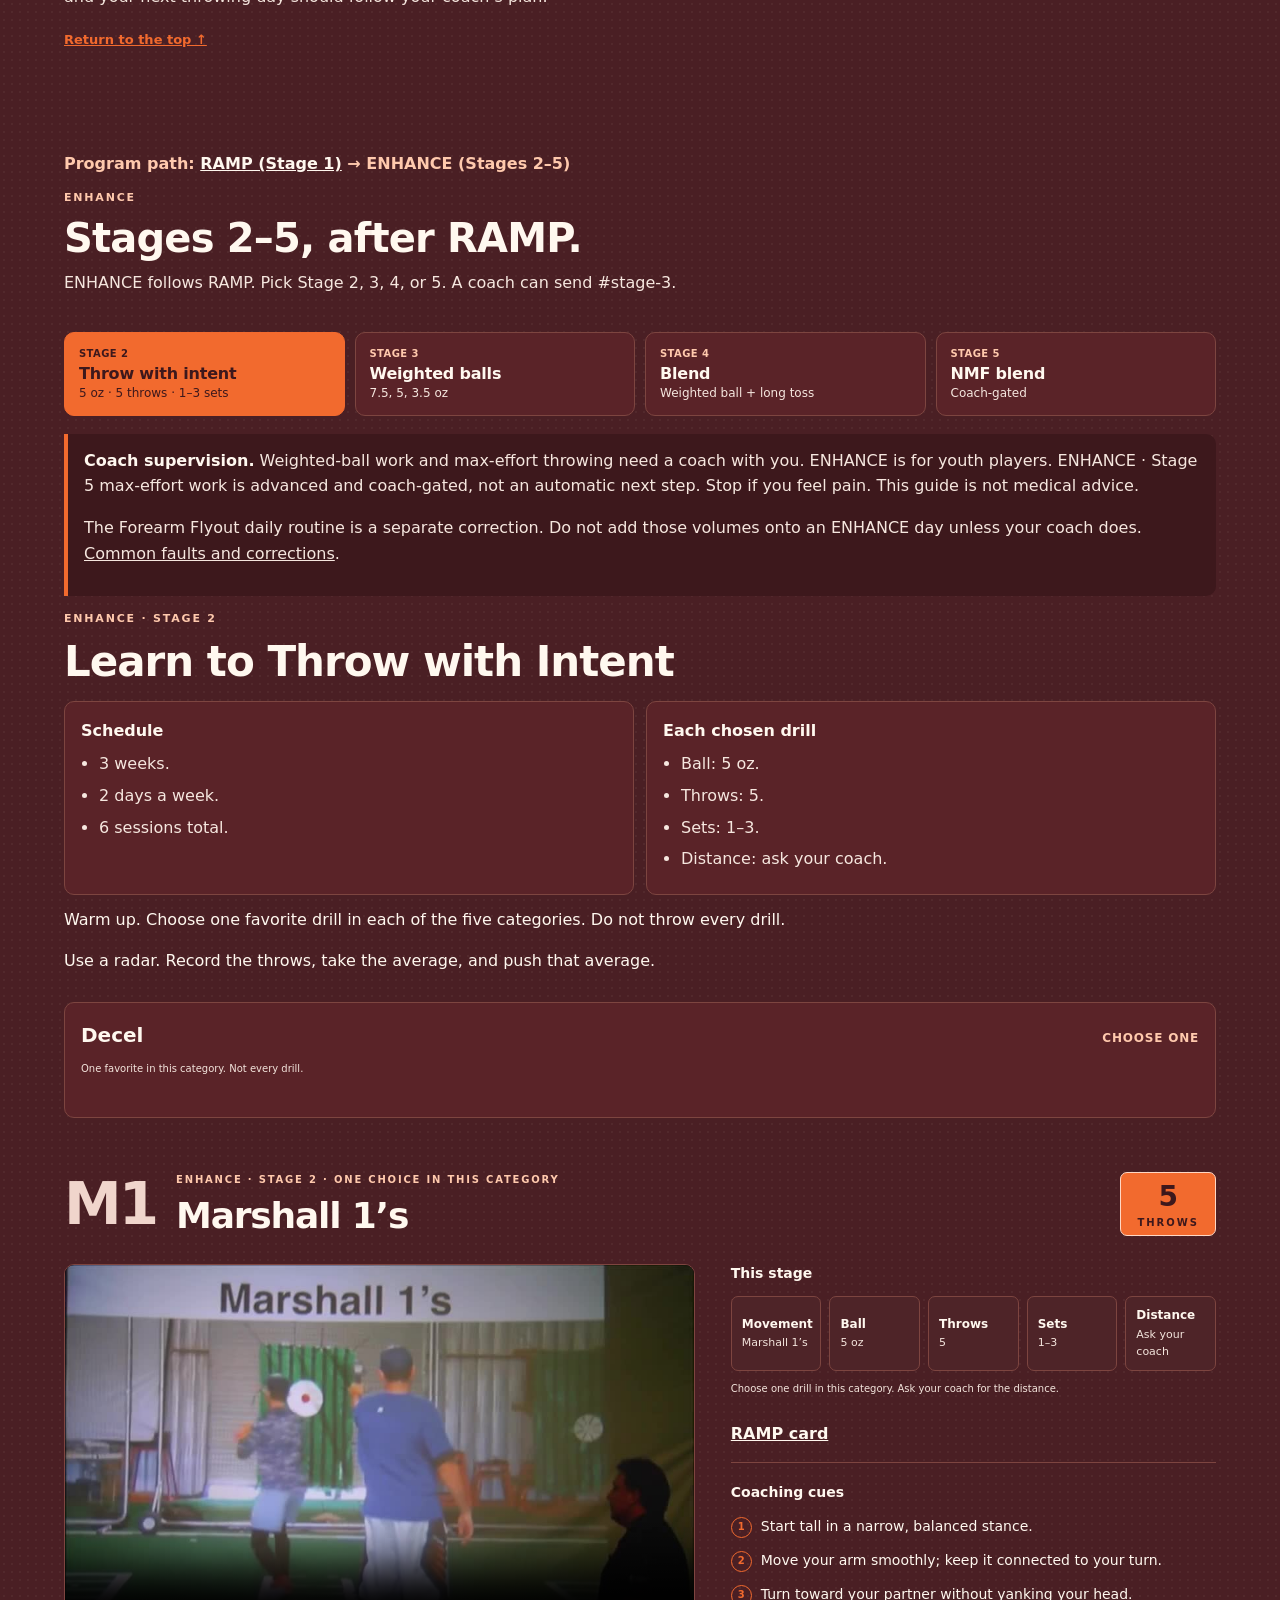
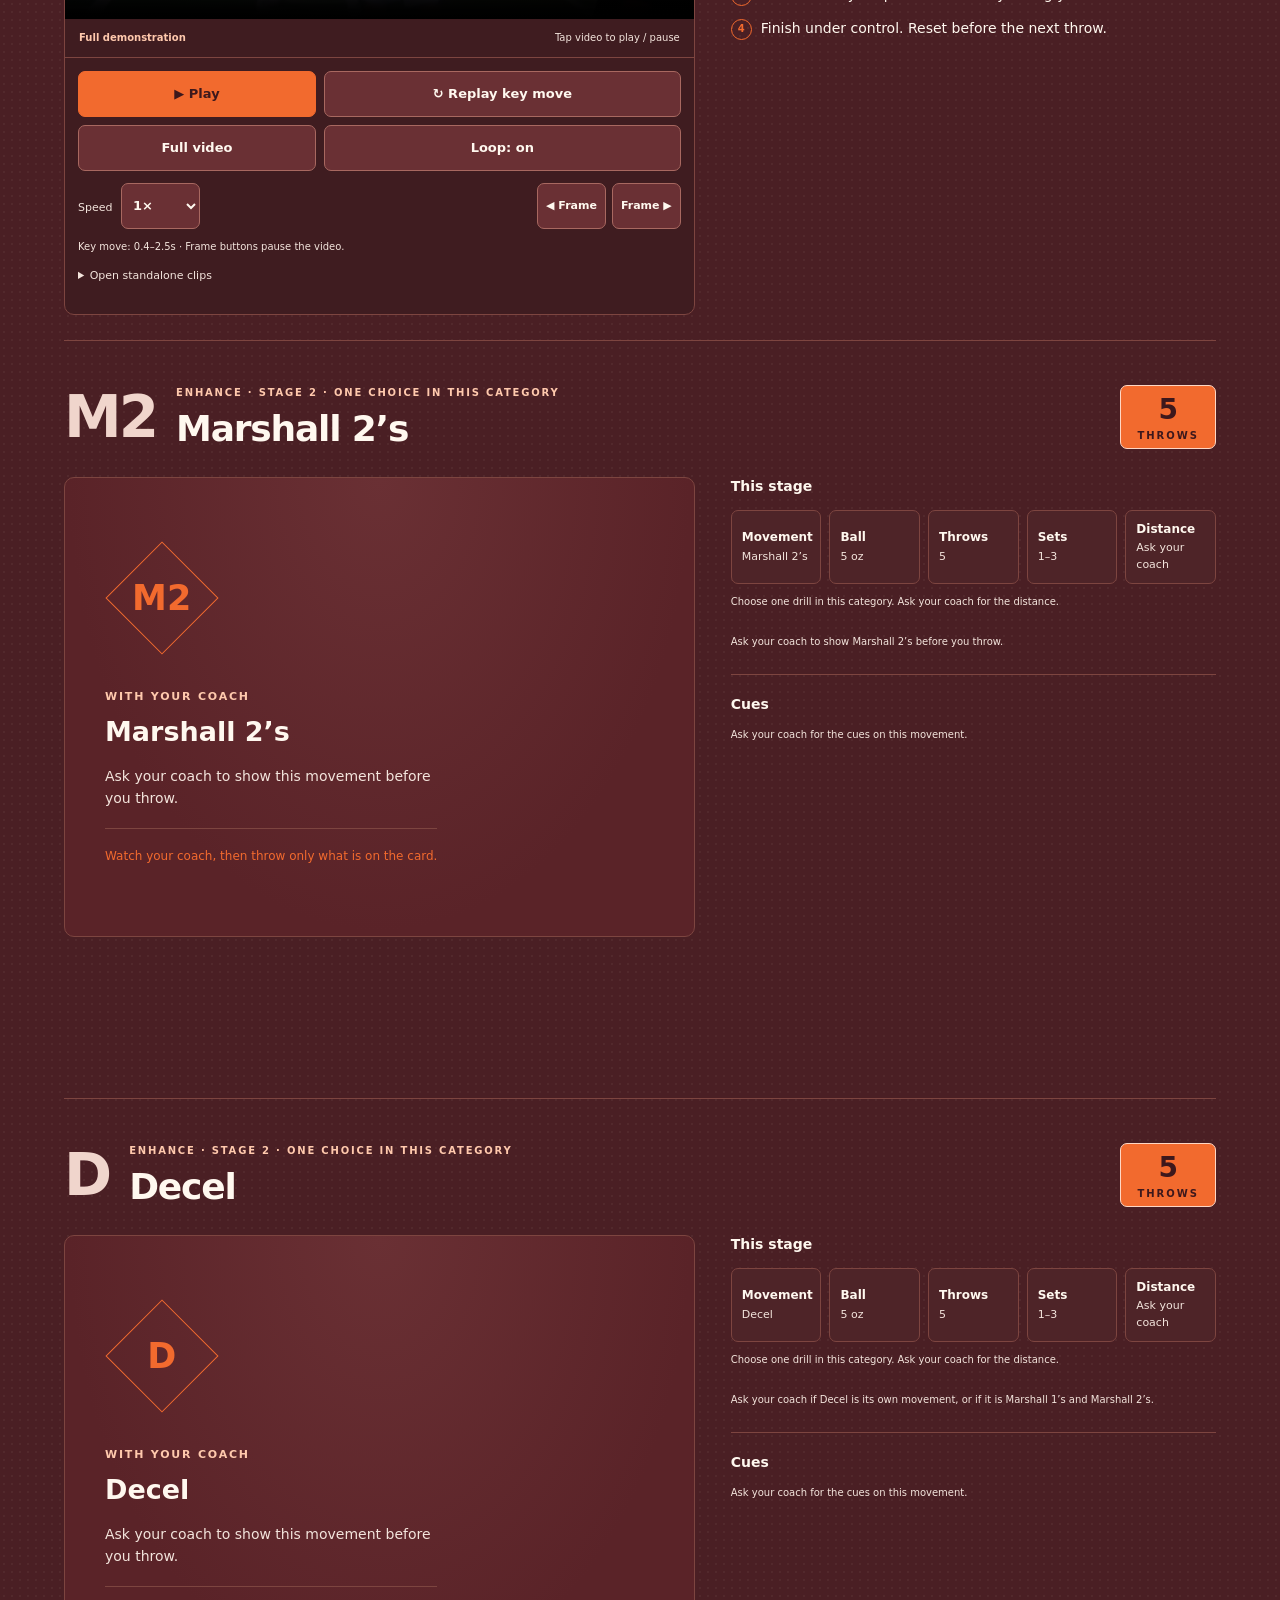
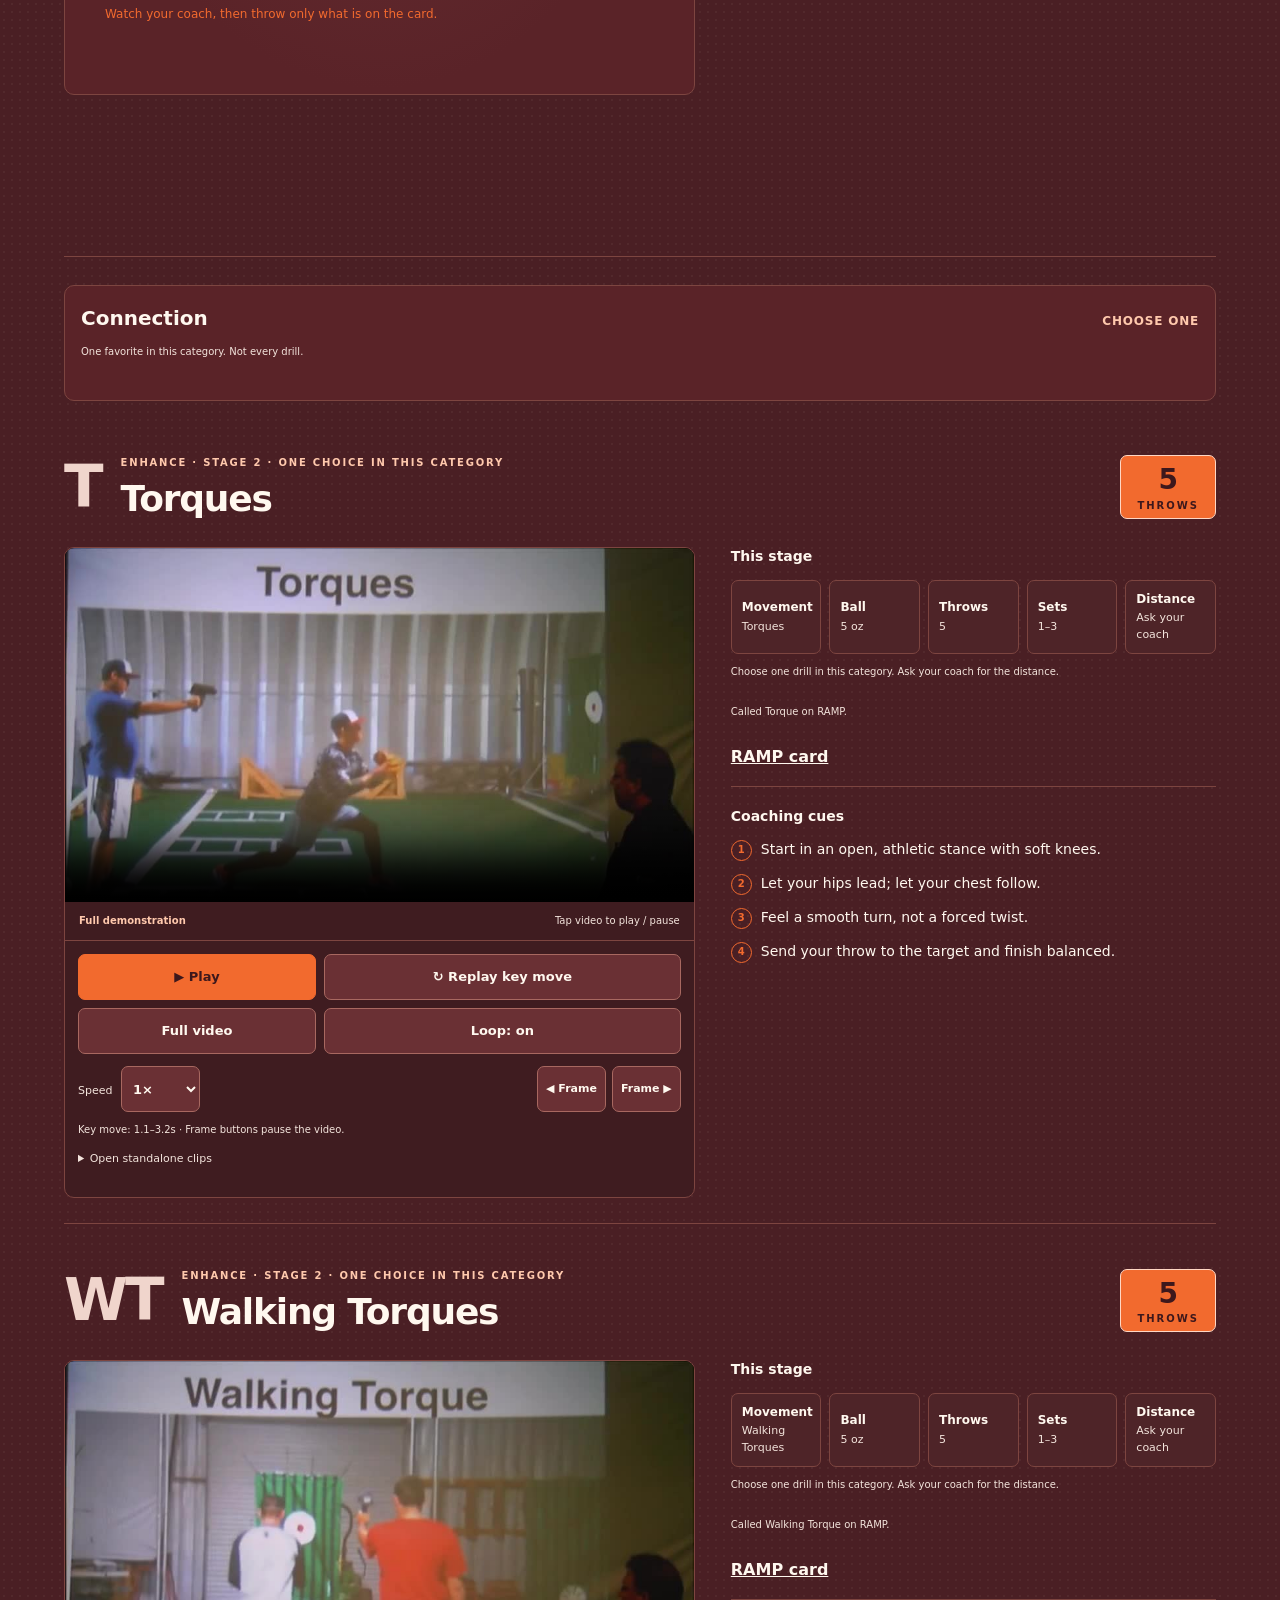
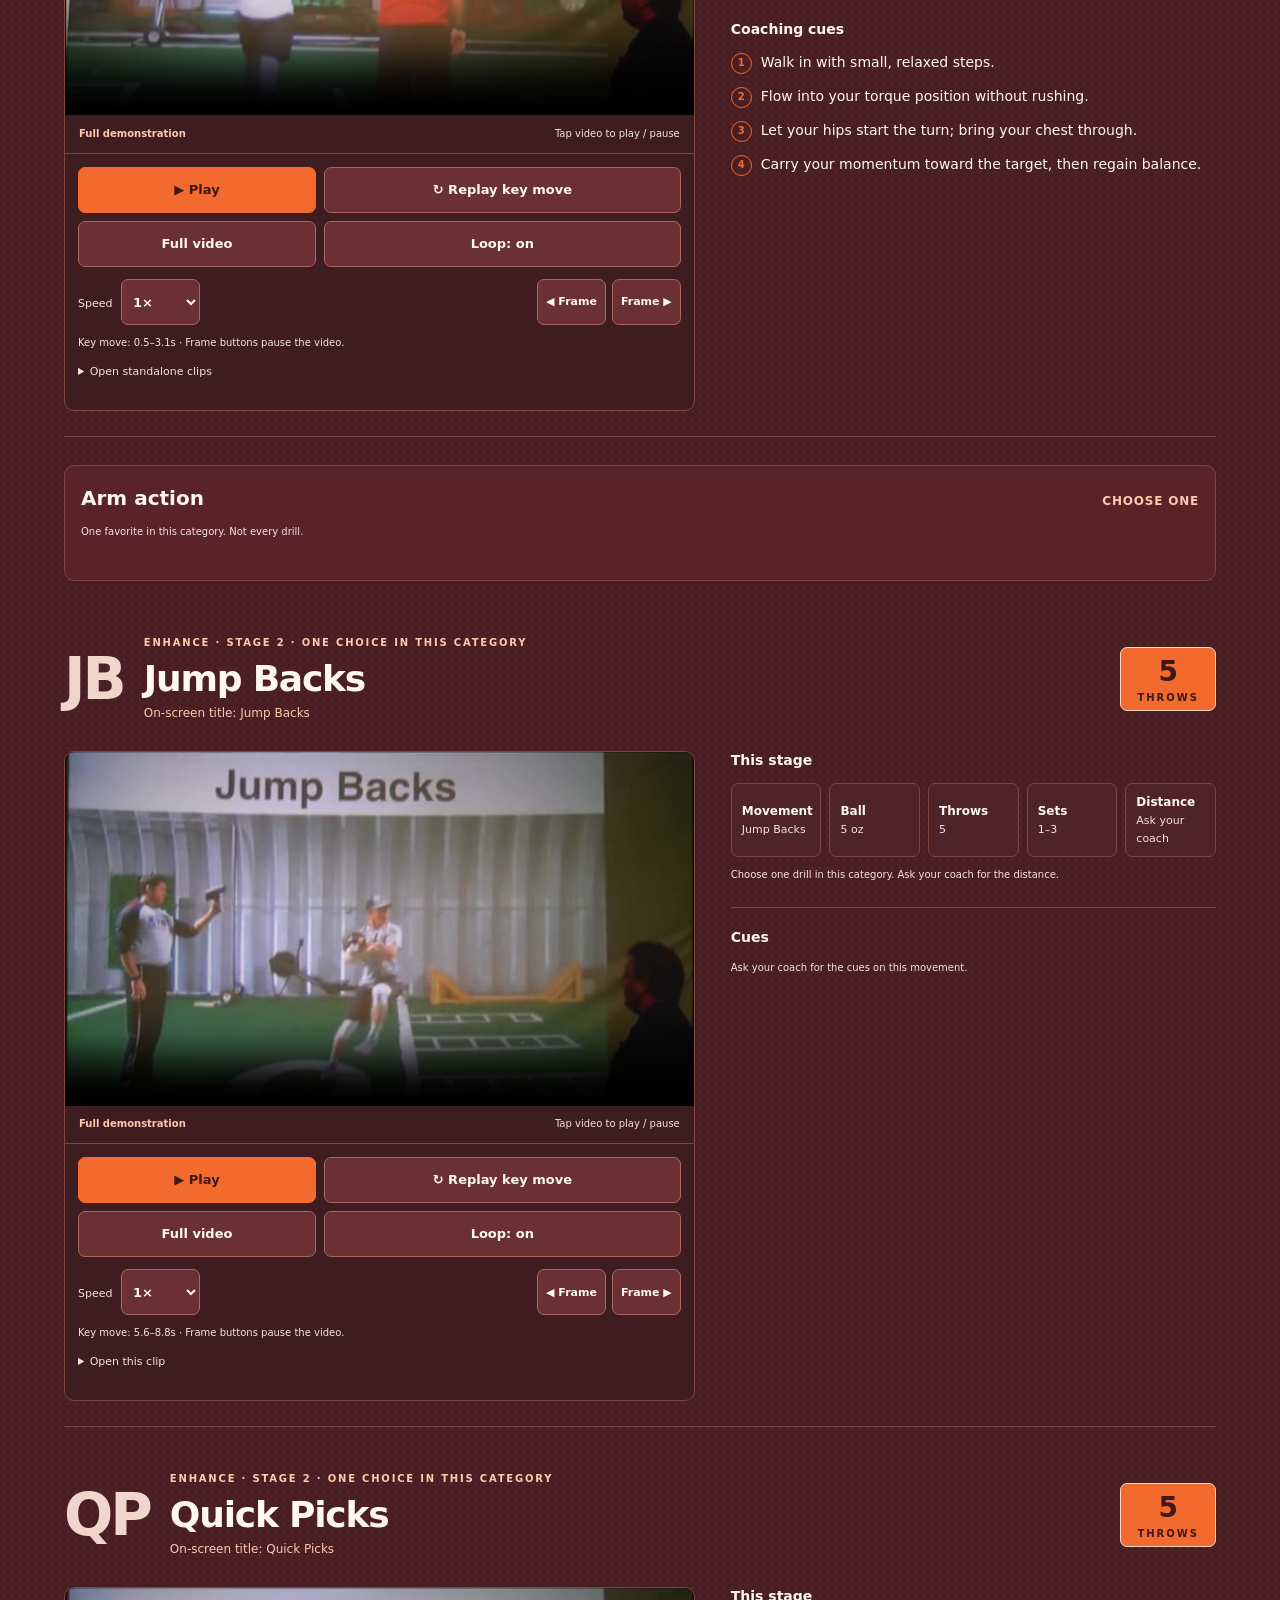
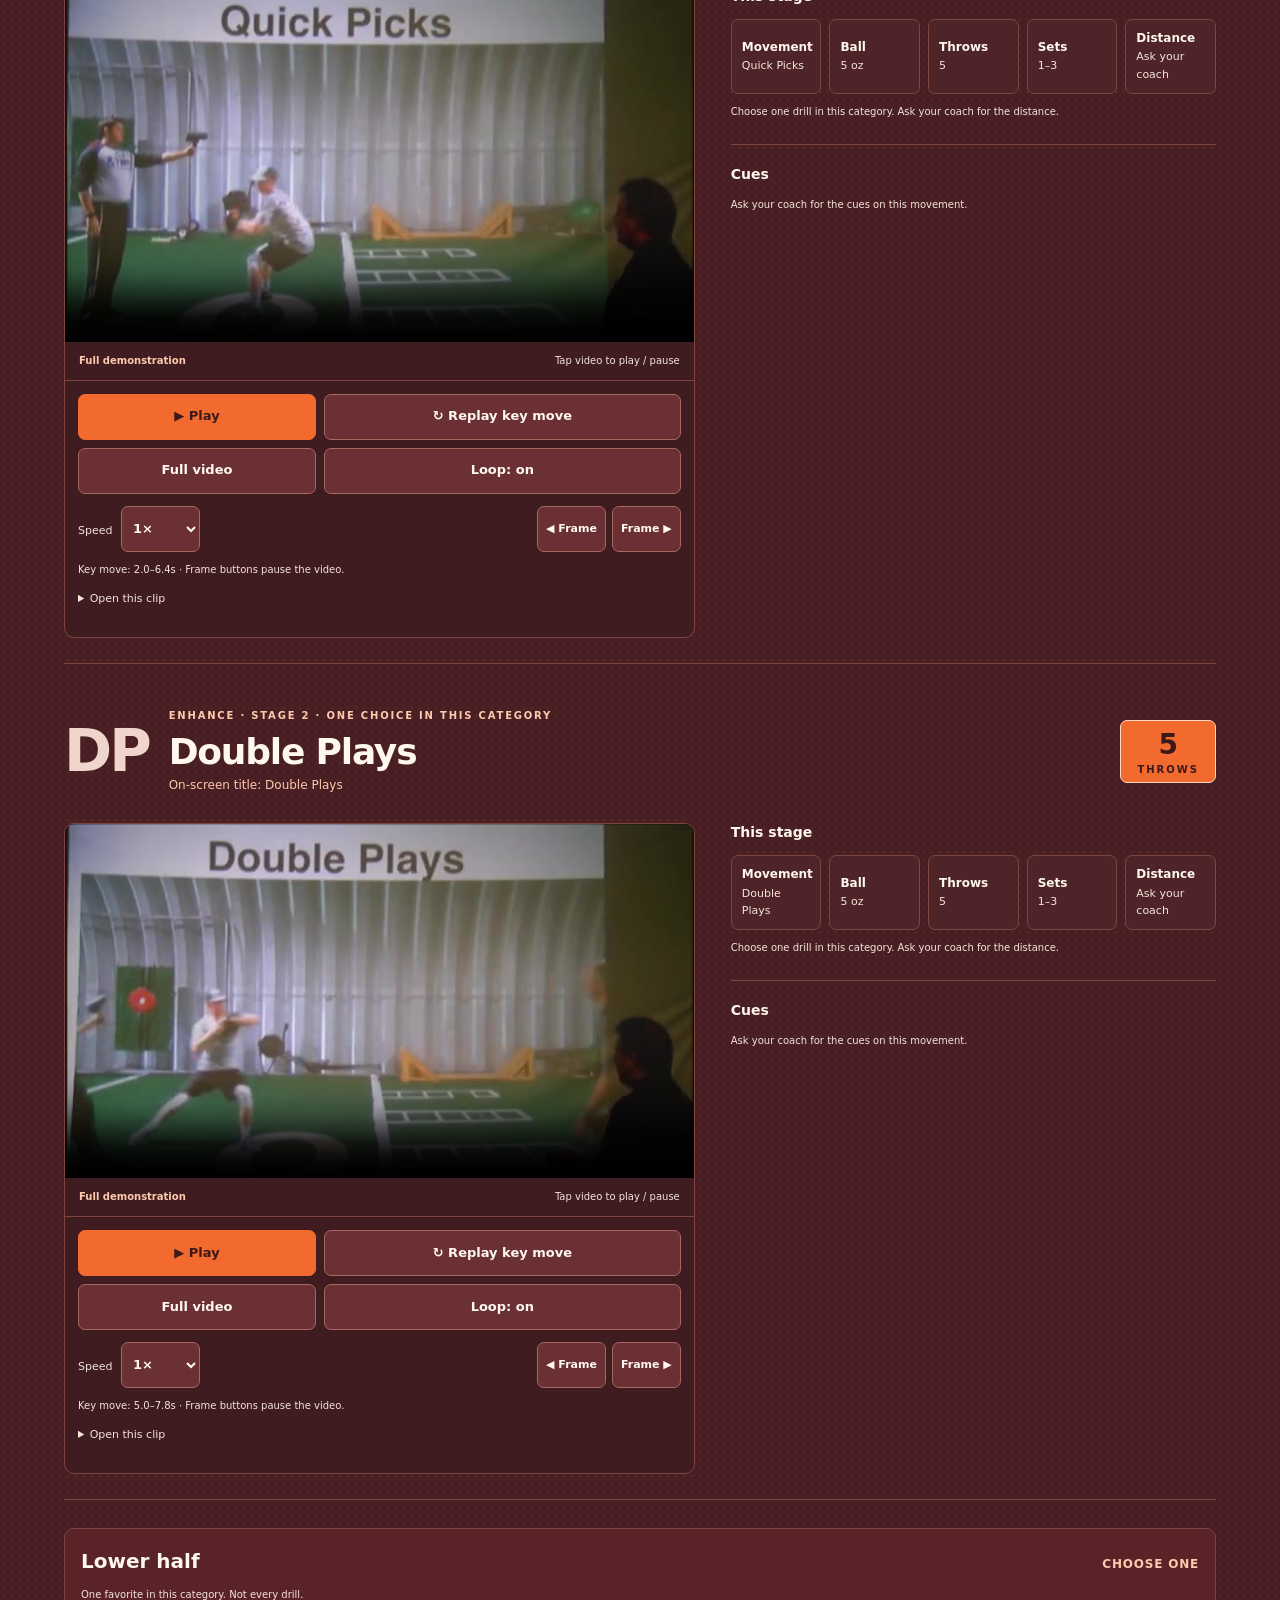
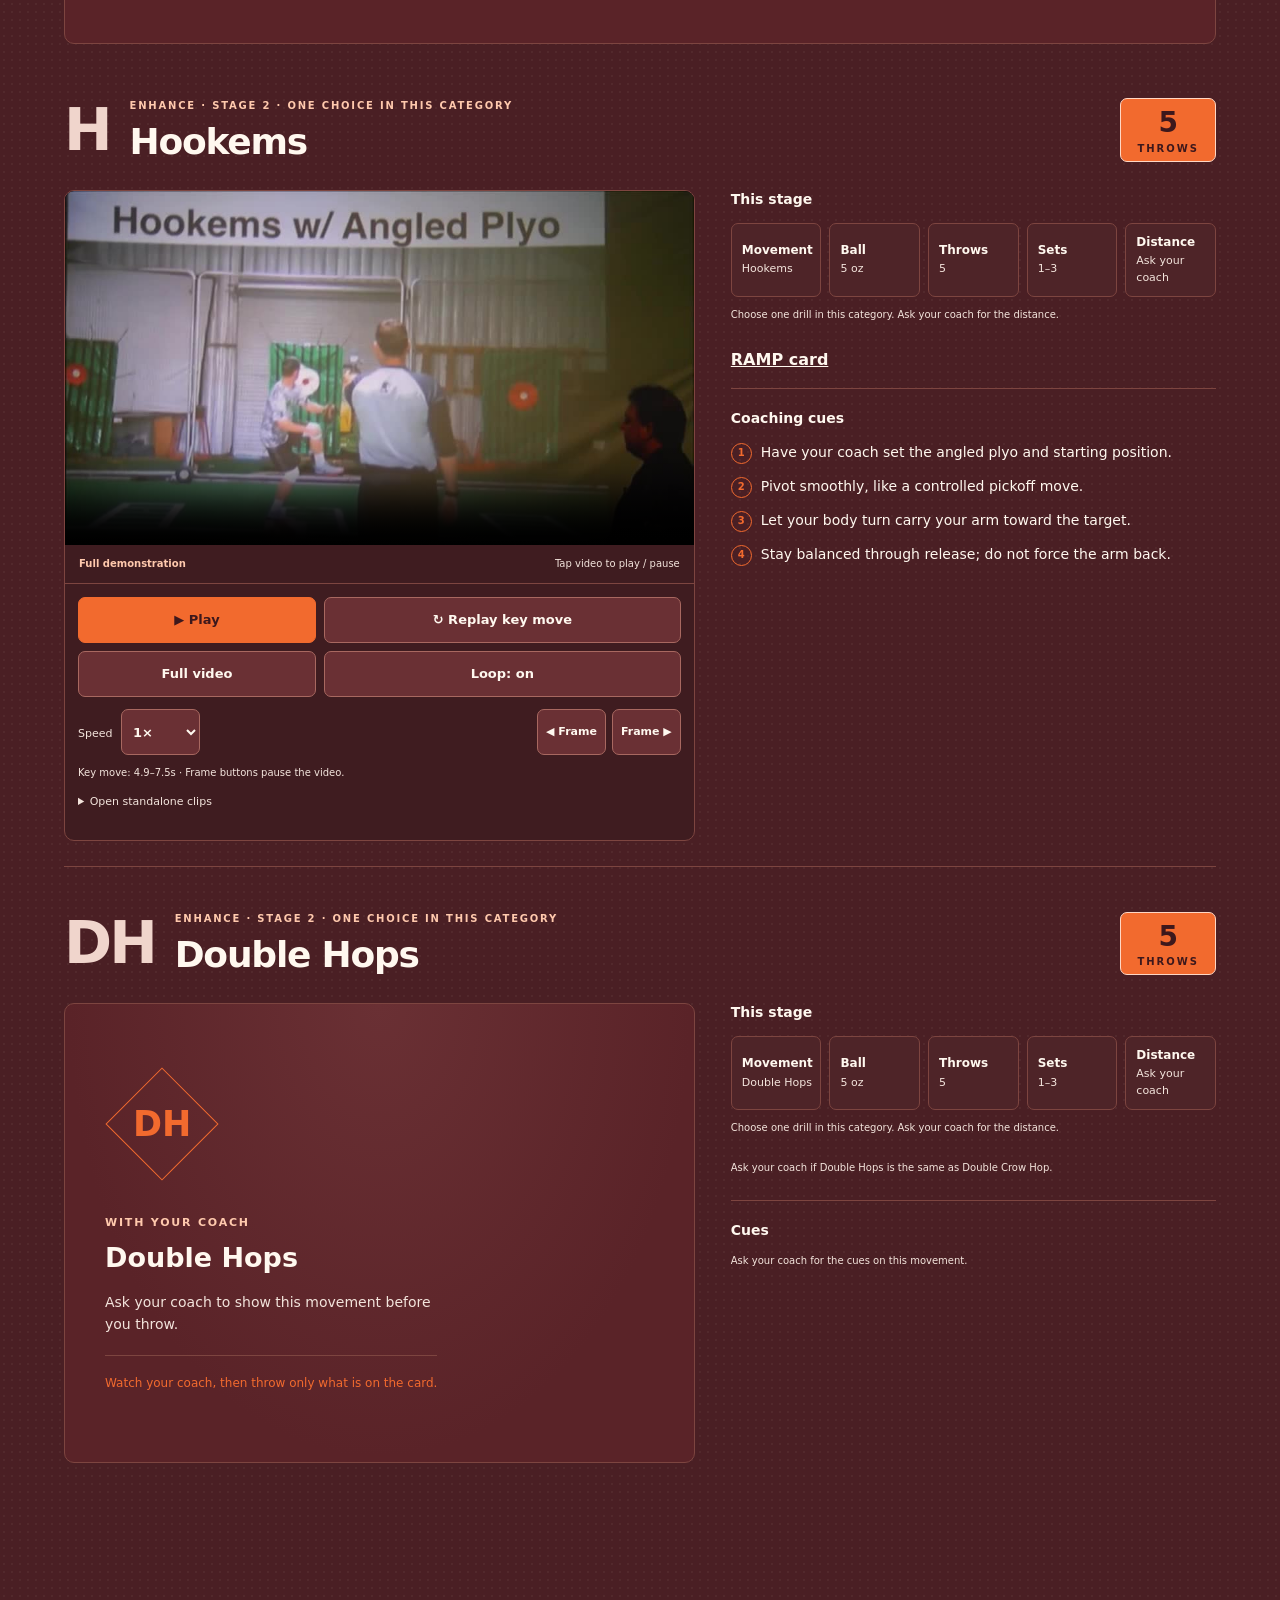
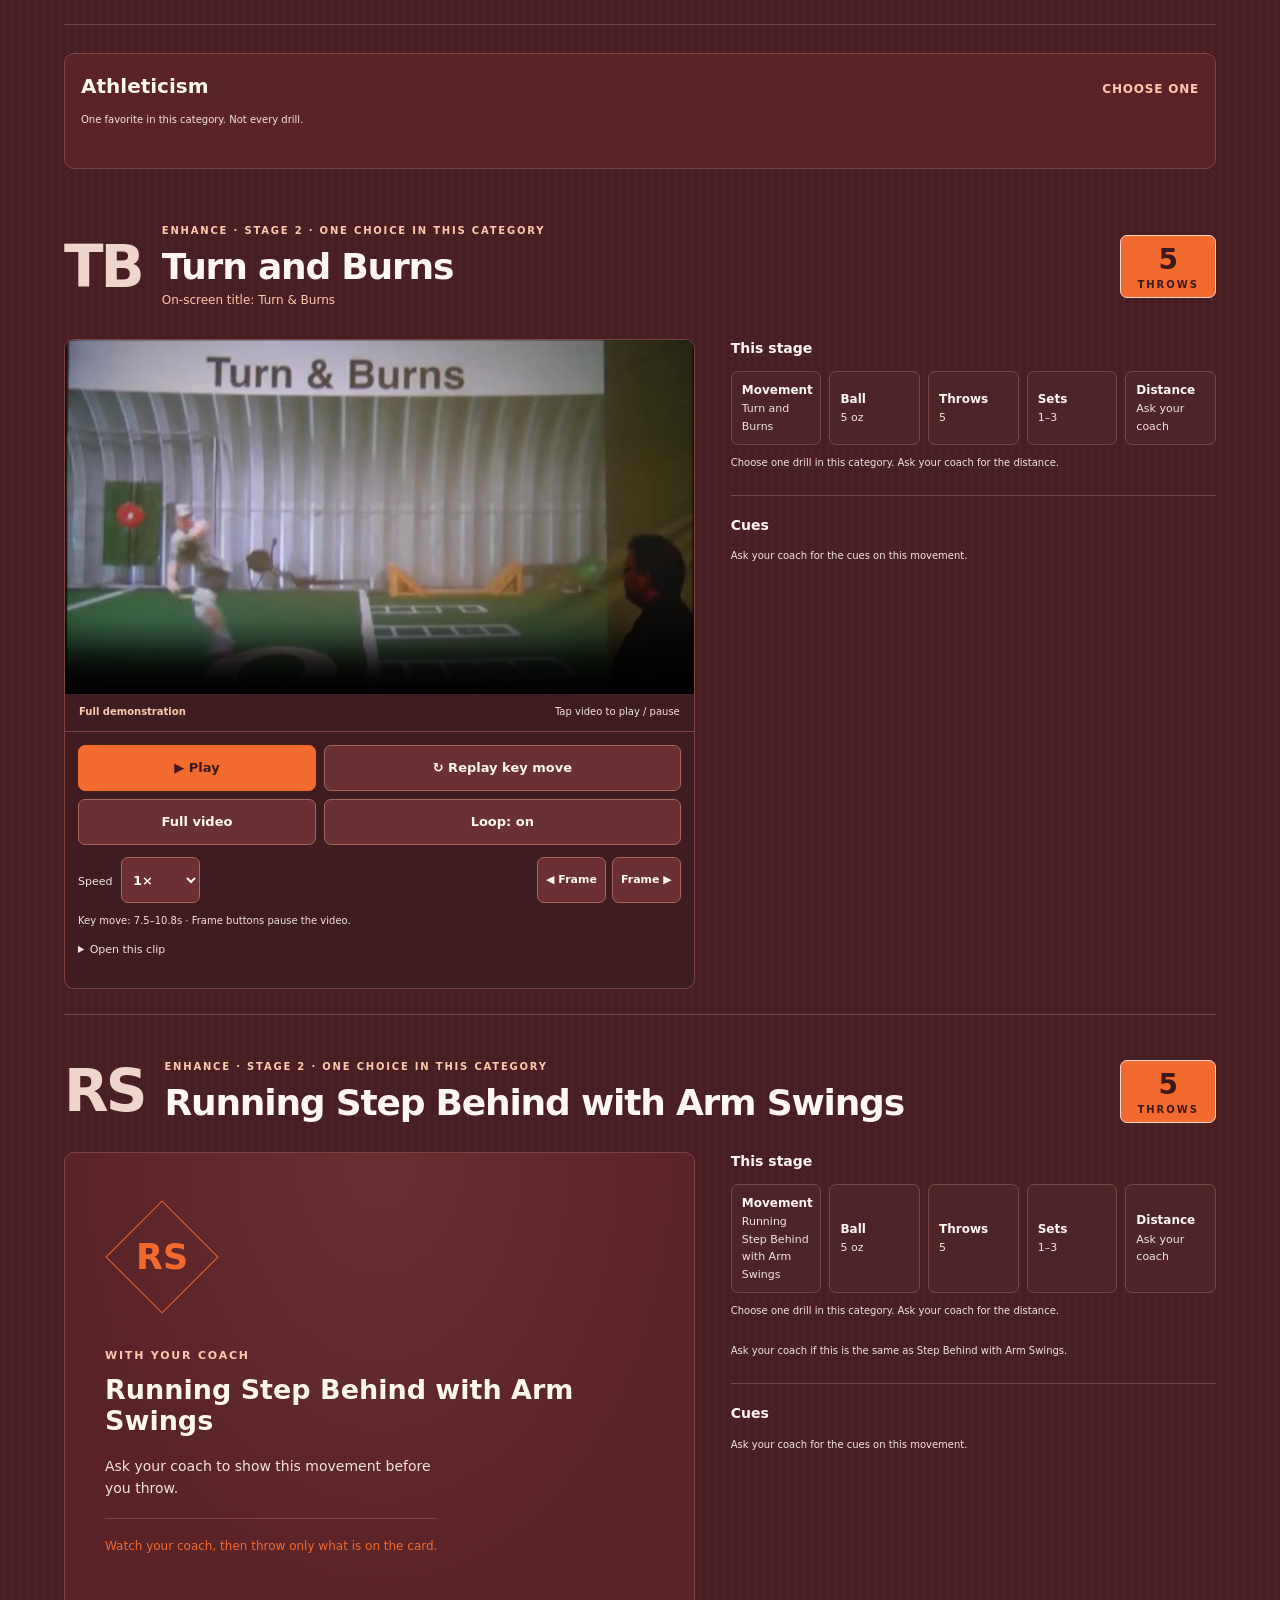
==== commit ea22754e: "Use the curated Nolan Ryan clips on each RAMP day Light, Medium, and Hard each show Ryan once, with " ====
--- a/index.html
+++ b/index.html
@@ -128,26 +128,26 @@
 <figcaption><b>MLB example: Chris Sale</b><small>Open side</small></figcaption>
 <video aria-label="MLB example: Chris Sale, Open side" playsinline muted loop preload="none" poster="assets/pro_sale_side.jpg"><source src="assets/pro_sale_side.mp4" type="video/mp4">Your browser does not support video. <a href="assets/pro_sale_side.mp4">Open the clip</a>.</video>
 </figure><figure class="mlb-clip">
+<figcaption><b>MLB example: Nolan Ryan</b><small>Slow-motion side</small></figcaption>
+<video aria-label="MLB example: Nolan Ryan, slow-motion side" playsinline muted loop preload="none" poster="assets/pro_ryan_slow.jpg"><source src="assets/pro_ryan_slow.mp4" type="video/mp4">Your browser does not support video. <a href="assets/pro_ryan_slow.mp4">Open the clip</a>.</video>
+</figure></div><div class="mlb-row" data-day-pro="medium"><figure class="mlb-clip">
 <figcaption><b>MLB example: Jacob deGrom</b><small>Side</small></figcaption>
 <video aria-label="MLB example: Jacob deGrom, Side" playsinline muted loop preload="none" poster="assets/pro_degrom_side.jpg"><source src="assets/pro_degrom_side.mp4" type="video/mp4">Your browser does not support video. <a href="assets/pro_degrom_side.mp4">Open the clip</a>.</video>
-</figure></div><div class="mlb-row" data-day-pro="medium"><figure class="mlb-clip">
-<figcaption><b>MLB example: Sandy Koufax</b><small>Side</small></figcaption>
-<video aria-label="MLB example: Sandy Koufax, Side" playsinline muted loop preload="none" poster="assets/pro_koufax_side.jpg"><source src="assets/pro_koufax_side.mp4" type="video/mp4">Your browser does not support video. <a href="assets/pro_koufax_side.mp4">Open the clip</a>.</video>
 </figure><figure class="mlb-clip">
 <figcaption><b>MLB example: Justin Verlander</b><small>Front</small></figcaption>
 <video aria-label="MLB example: Justin Verlander, Front" playsinline muted loop preload="none" poster="assets/pro_verlander_front.jpg"><source src="assets/pro_verlander_front.mp4" type="video/mp4">Your browser does not support video. <a href="assets/pro_verlander_front.mp4">Open the clip</a>.</video>
 </figure><figure class="mlb-clip">
-<figcaption><b>MLB example: Jacob deGrom</b><small>Behind</small></figcaption>
-<video aria-label="MLB example: Jacob deGrom, Behind" playsinline muted loop preload="none" poster="assets/pro_degrom_goat.jpg"><source src="assets/pro_degrom_goat.mp4" type="video/mp4">Your browser does not support video. <a href="assets/pro_degrom_goat.mp4">Open the clip</a>.</video>
+<figcaption><b>MLB example: Nolan Ryan</b><small>Front</small></figcaption>
+<video aria-label="MLB example: Nolan Ryan, front" playsinline muted loop preload="none" poster="assets/pro_ryan_astros_front.jpg"><source src="assets/pro_ryan_astros_front.mp4" type="video/mp4">Your browser does not support video. <a href="assets/pro_ryan_astros_front.mp4">Open the clip</a>.</video>
 </figure></div><div class="mlb-row" data-day-pro="hard" hidden><figure class="mlb-clip">
 <figcaption><b>MLB example: Joe Kelly</b><small>Open side</small></figcaption>
 <video aria-label="MLB example: Joe Kelly, Open side" playsinline muted loop preload="none" poster="assets/pro_kelly.jpg"><source src="assets/pro_kelly.mp4" type="video/mp4">Your browser does not support video. <a href="assets/pro_kelly.mp4">Open the clip</a>.</video>
 </figure><figure class="mlb-clip">
-<figcaption><b>MLB example: Nolan Ryan</b><small>Front</small></figcaption>
-<video aria-label="MLB example: Nolan Ryan, Front" playsinline muted loop preload="none" poster="assets/pro_ryan_front.jpg"><source src="assets/pro_ryan_front.mp4" type="video/mp4">Your browser does not support video. <a href="assets/pro_ryan_front.mp4">Open the clip</a>.</video>
-</figure><figure class="mlb-clip">
 <figcaption><b>MLB example: Trevor Rosenthal</b><small>Front</small></figcaption>
 <video aria-label="MLB example: Trevor Rosenthal, Front" playsinline muted loop preload="none" poster="assets/pro_rosenthal_front.jpg"><source src="assets/pro_rosenthal_front.mp4" type="video/mp4">Your browser does not support video. <a href="assets/pro_rosenthal_front.mp4">Open the clip</a>.</video>
+</figure><figure class="mlb-clip">
+<figcaption><b>MLB example: Nolan Ryan</b><small>Behind the mound</small></figcaption>
+<video aria-label="MLB example: Nolan Ryan, behind the mound" playsinline muted loop preload="none" poster="assets/pro_ryan_behind.jpg"><source src="assets/pro_ryan_behind.mp4" type="video/mp4">Your browser does not support video. <a href="assets/pro_ryan_behind.mp4">Open the clip</a>.</video>
 </figure></div>
 <p class="review-line"><span class="review-total" aria-live="polite">0 / 7 reviewed</span></p>
 <section class="drill" id="drill-1" data-days="light medium hard" aria-labelledby="title-1"><div class="drill-heading"><div class="step-number">01</div><div><p class="eyebrow">Step 1 of 7 · Find your arm path</p><h2 id="title-1">Marshall 1’s</h2></div><span class="distance">30<small>feet</small></span></div><div class="drill-grid"><div class="player" data-start="0.4" data-end="2.5">
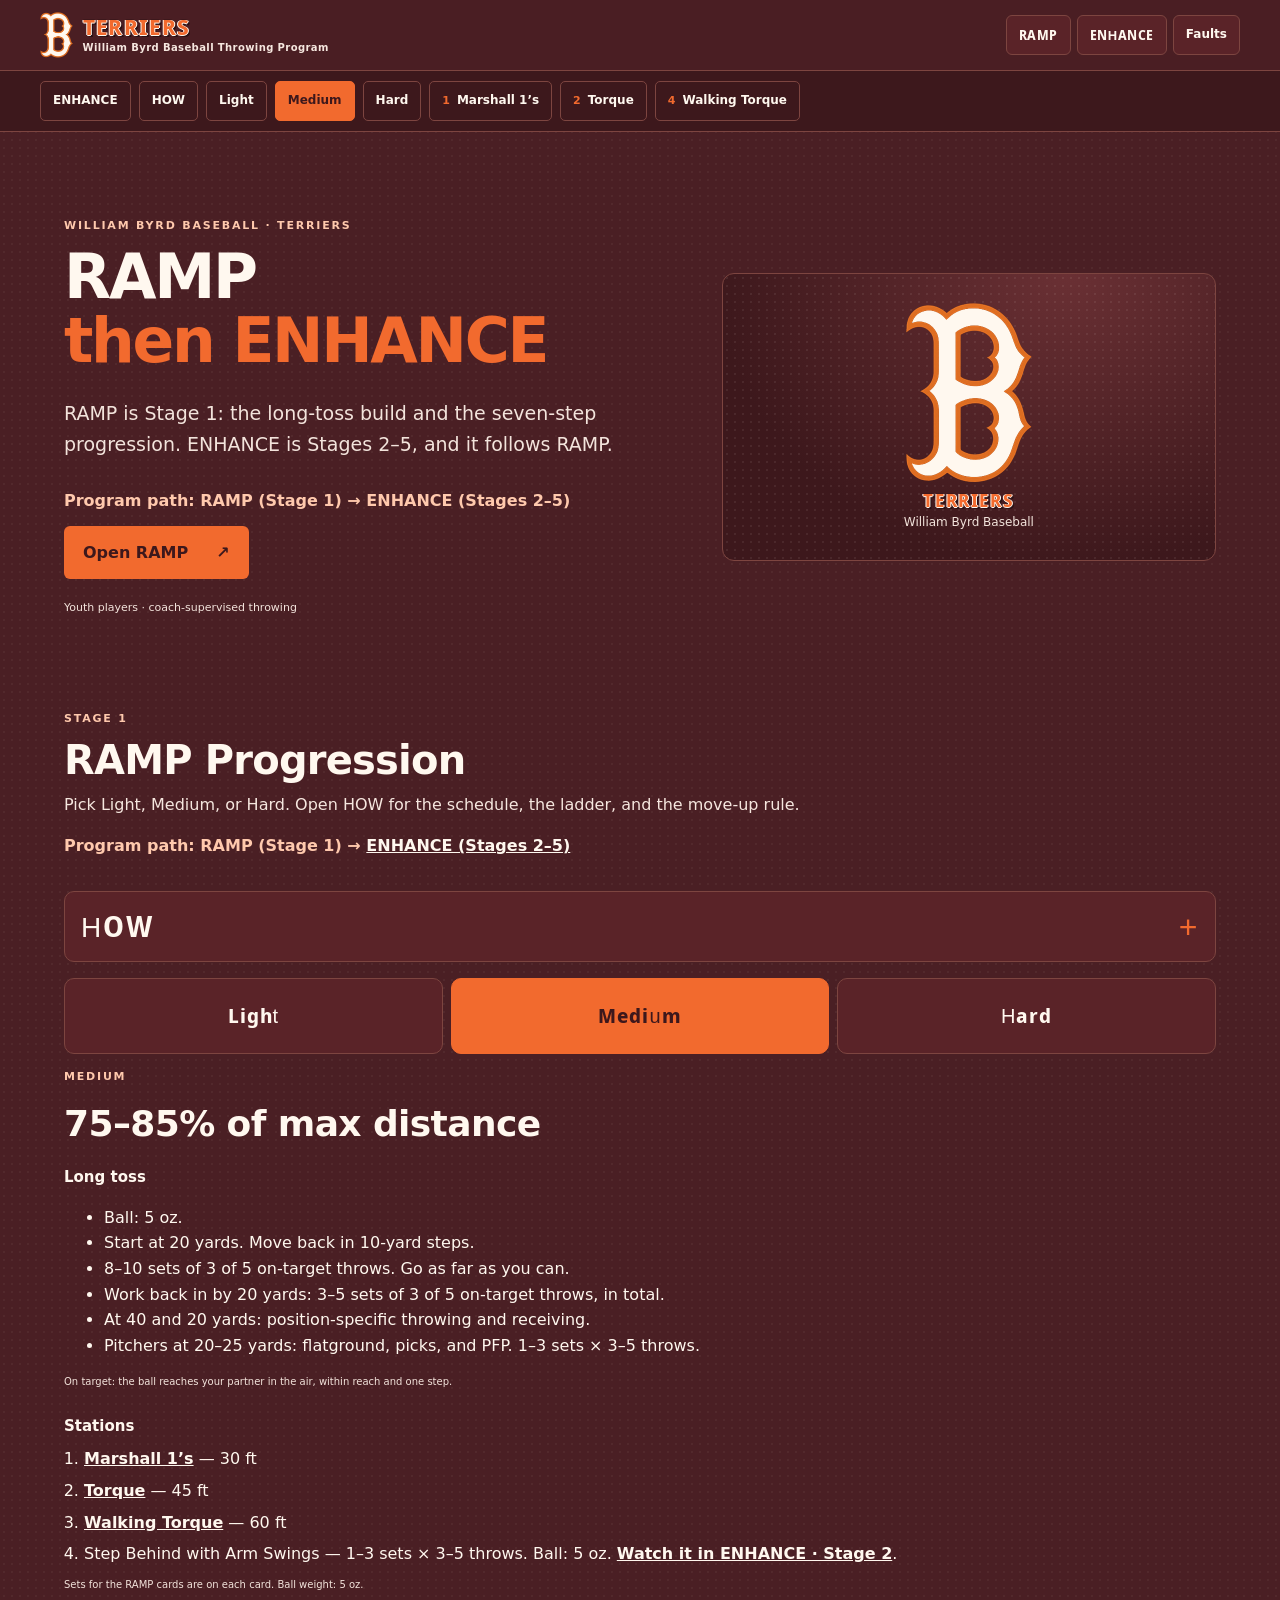
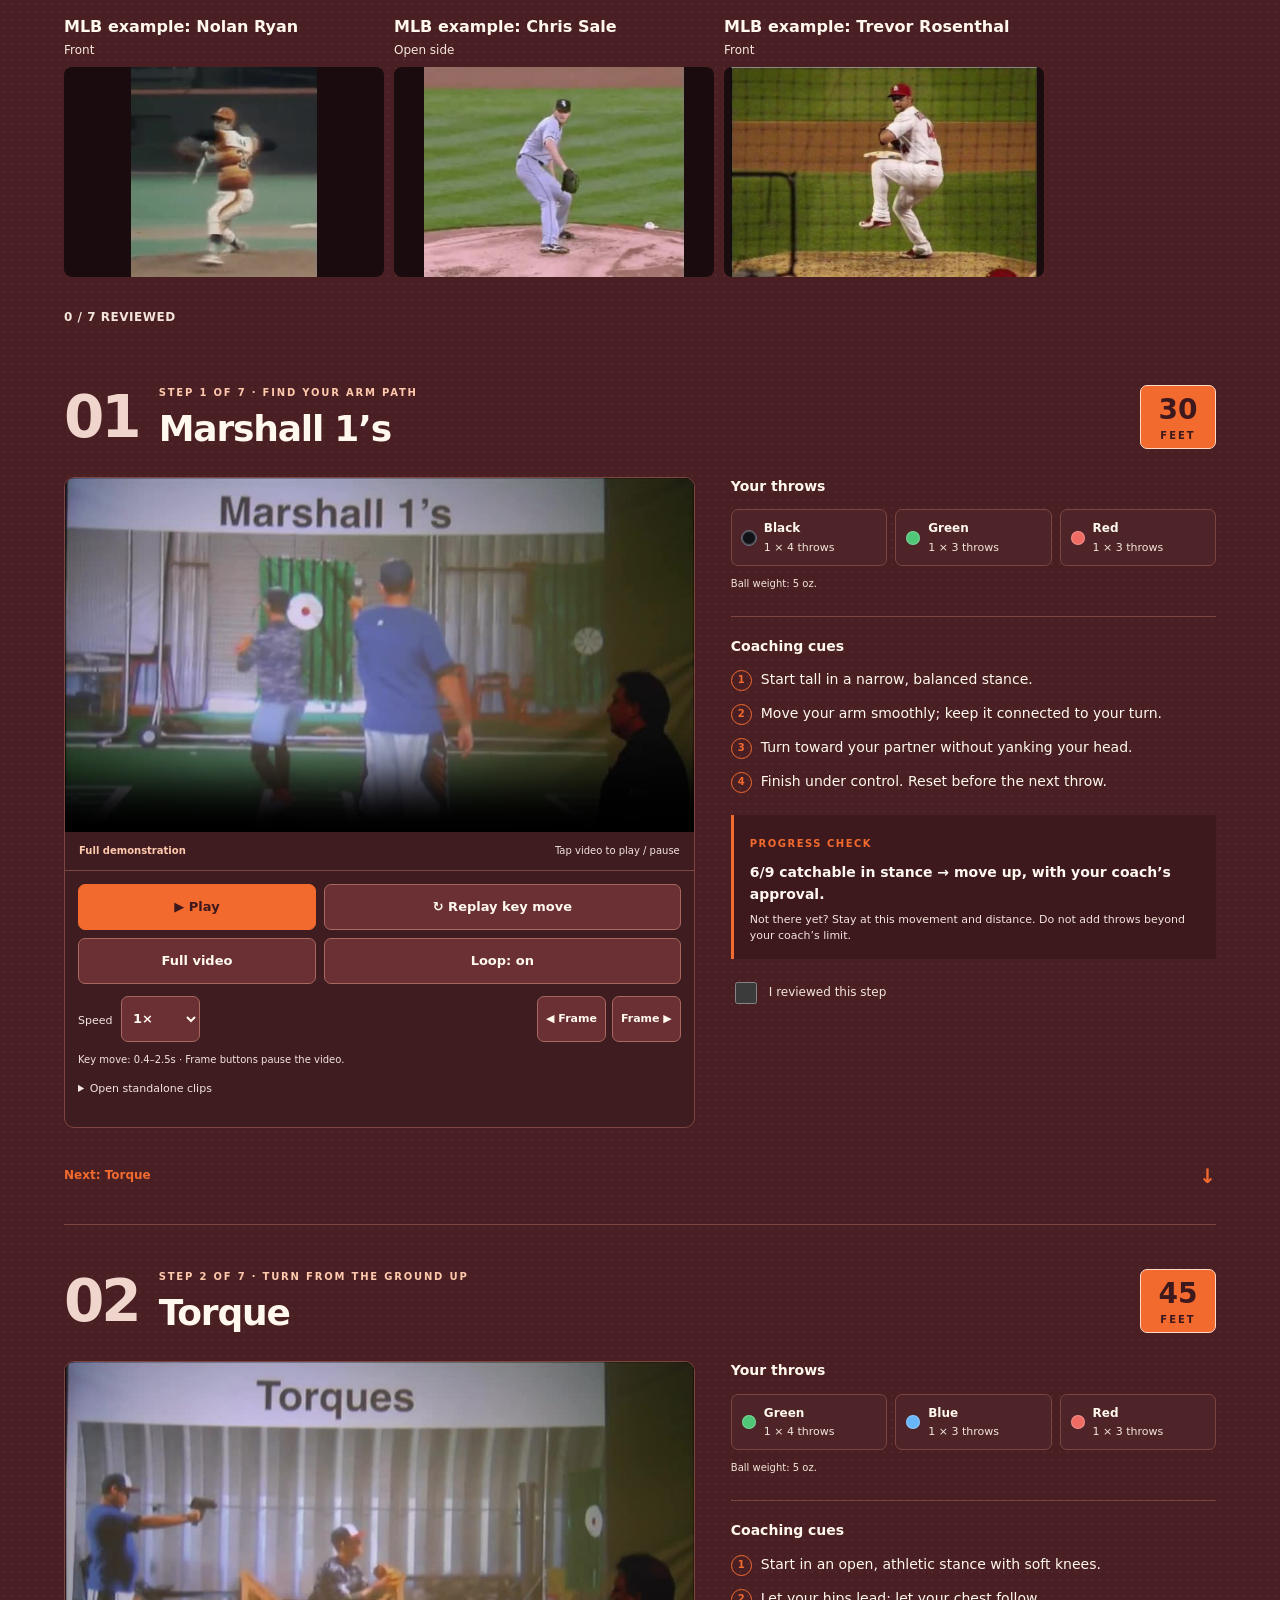
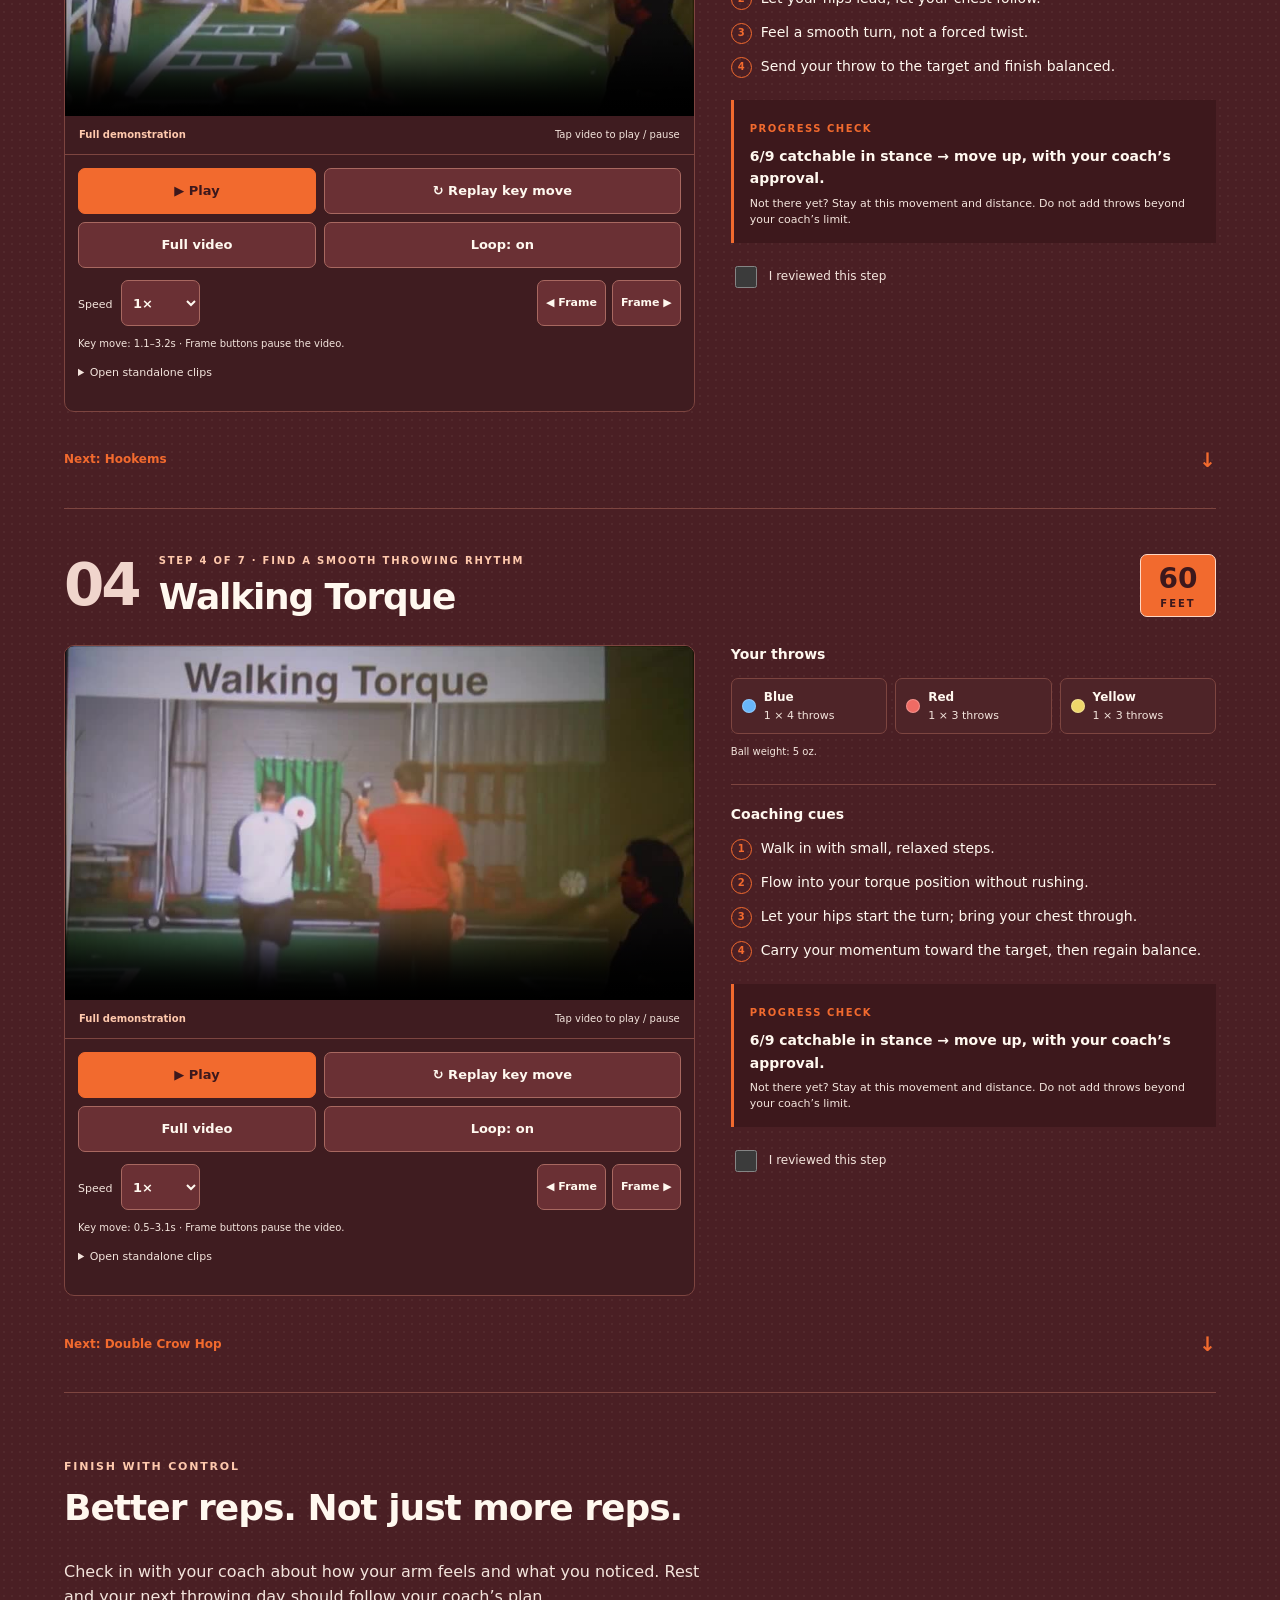
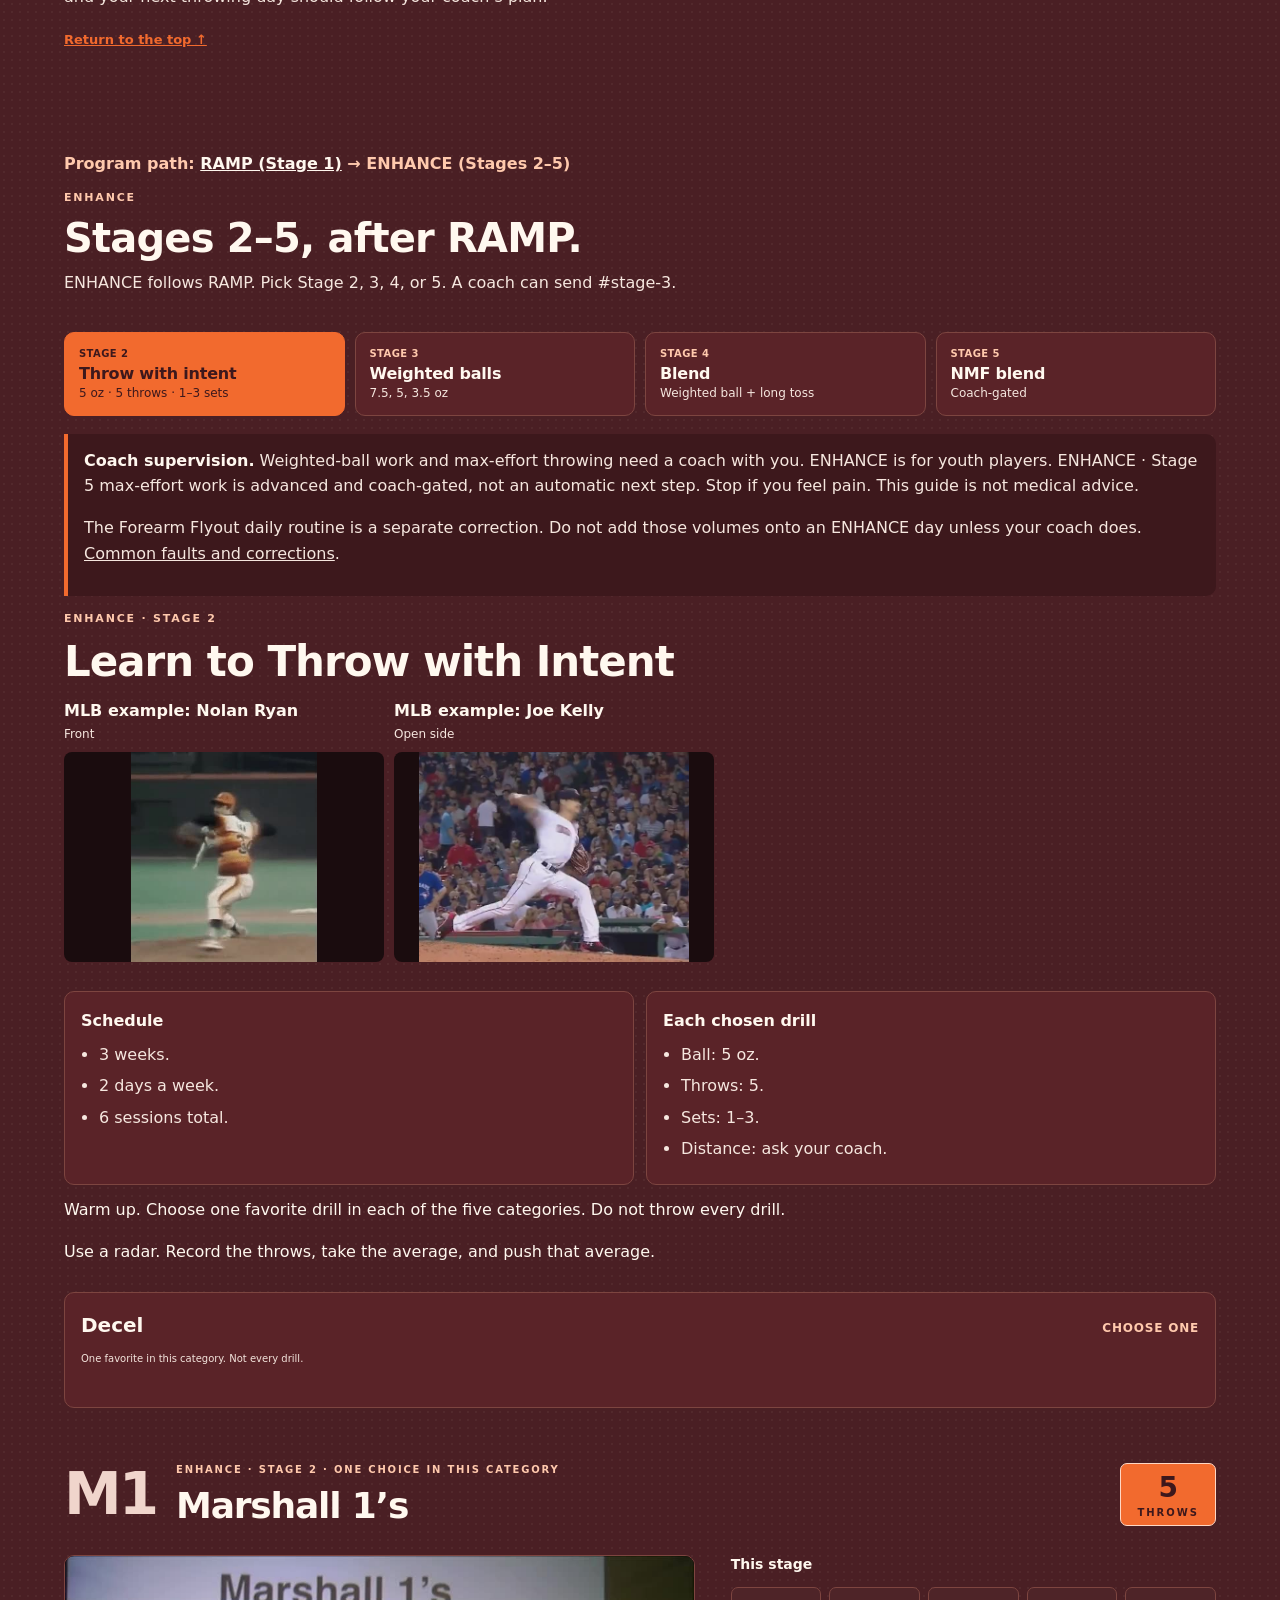
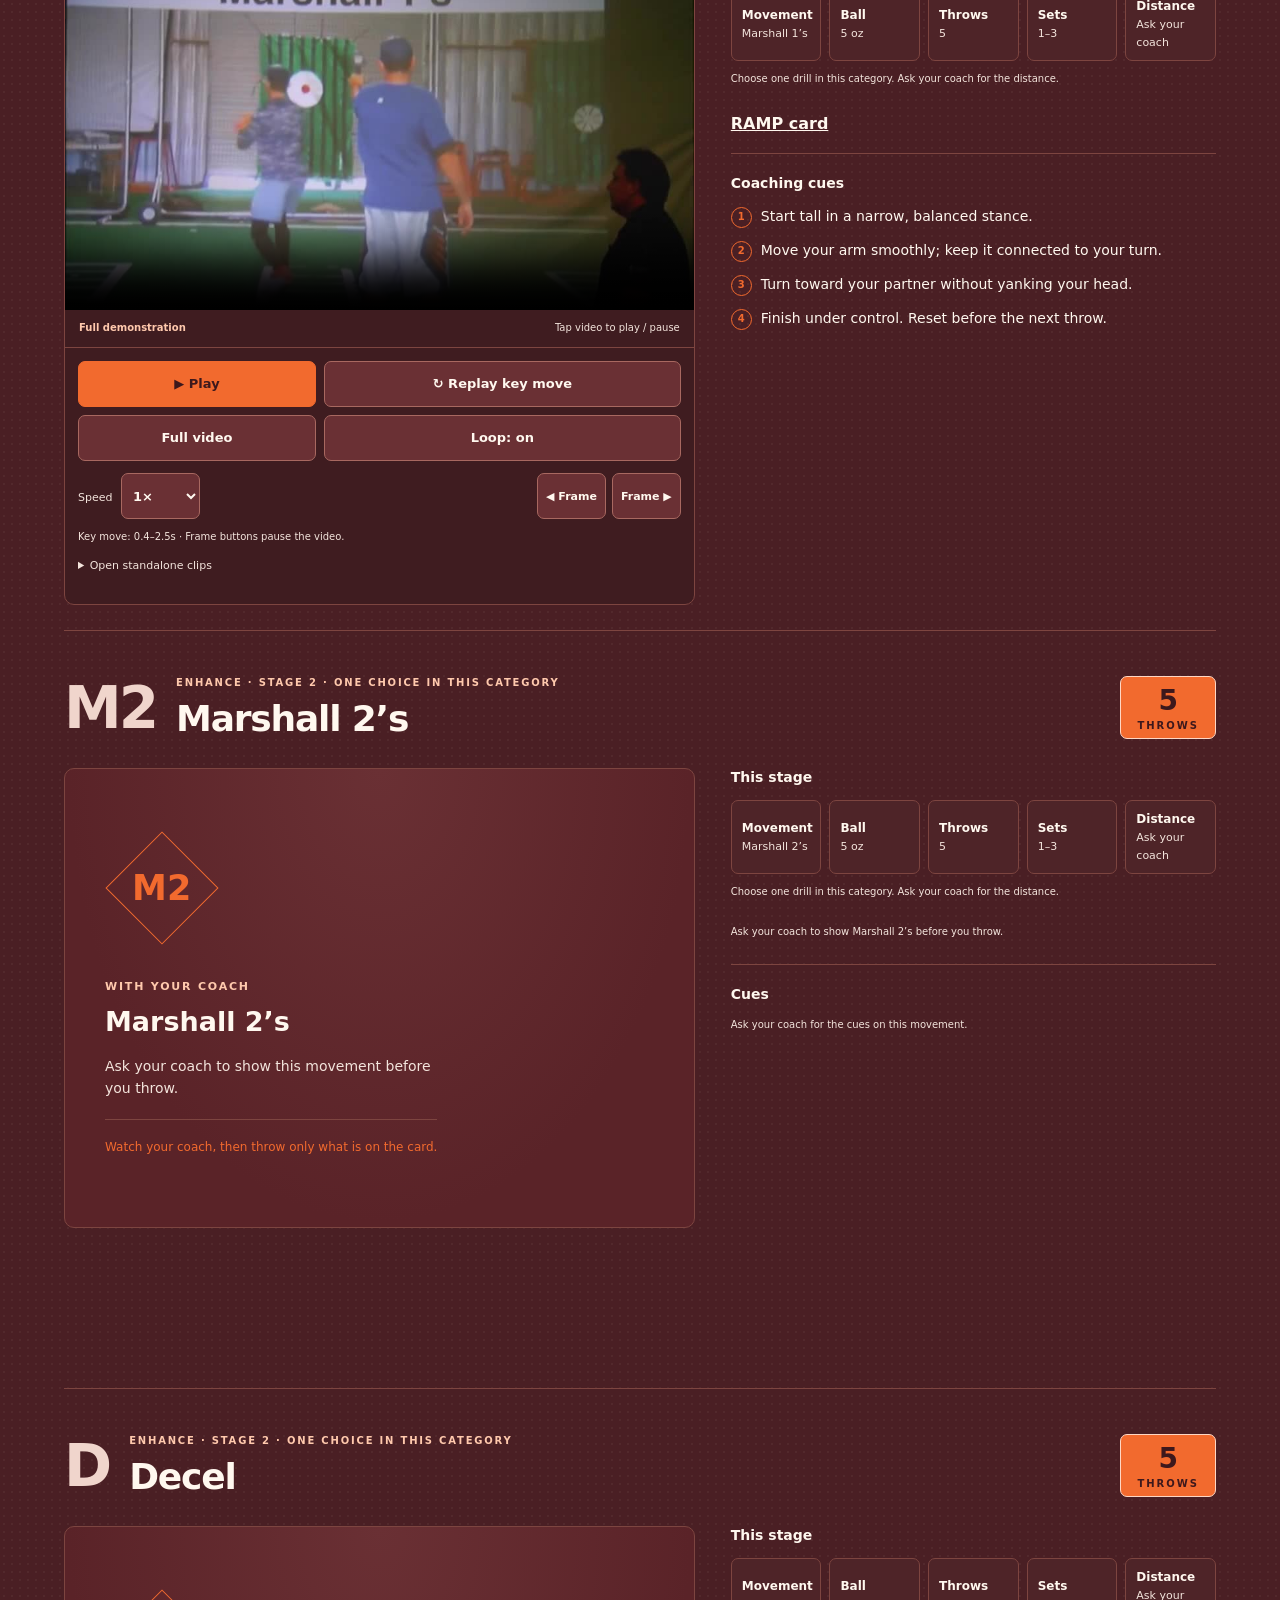
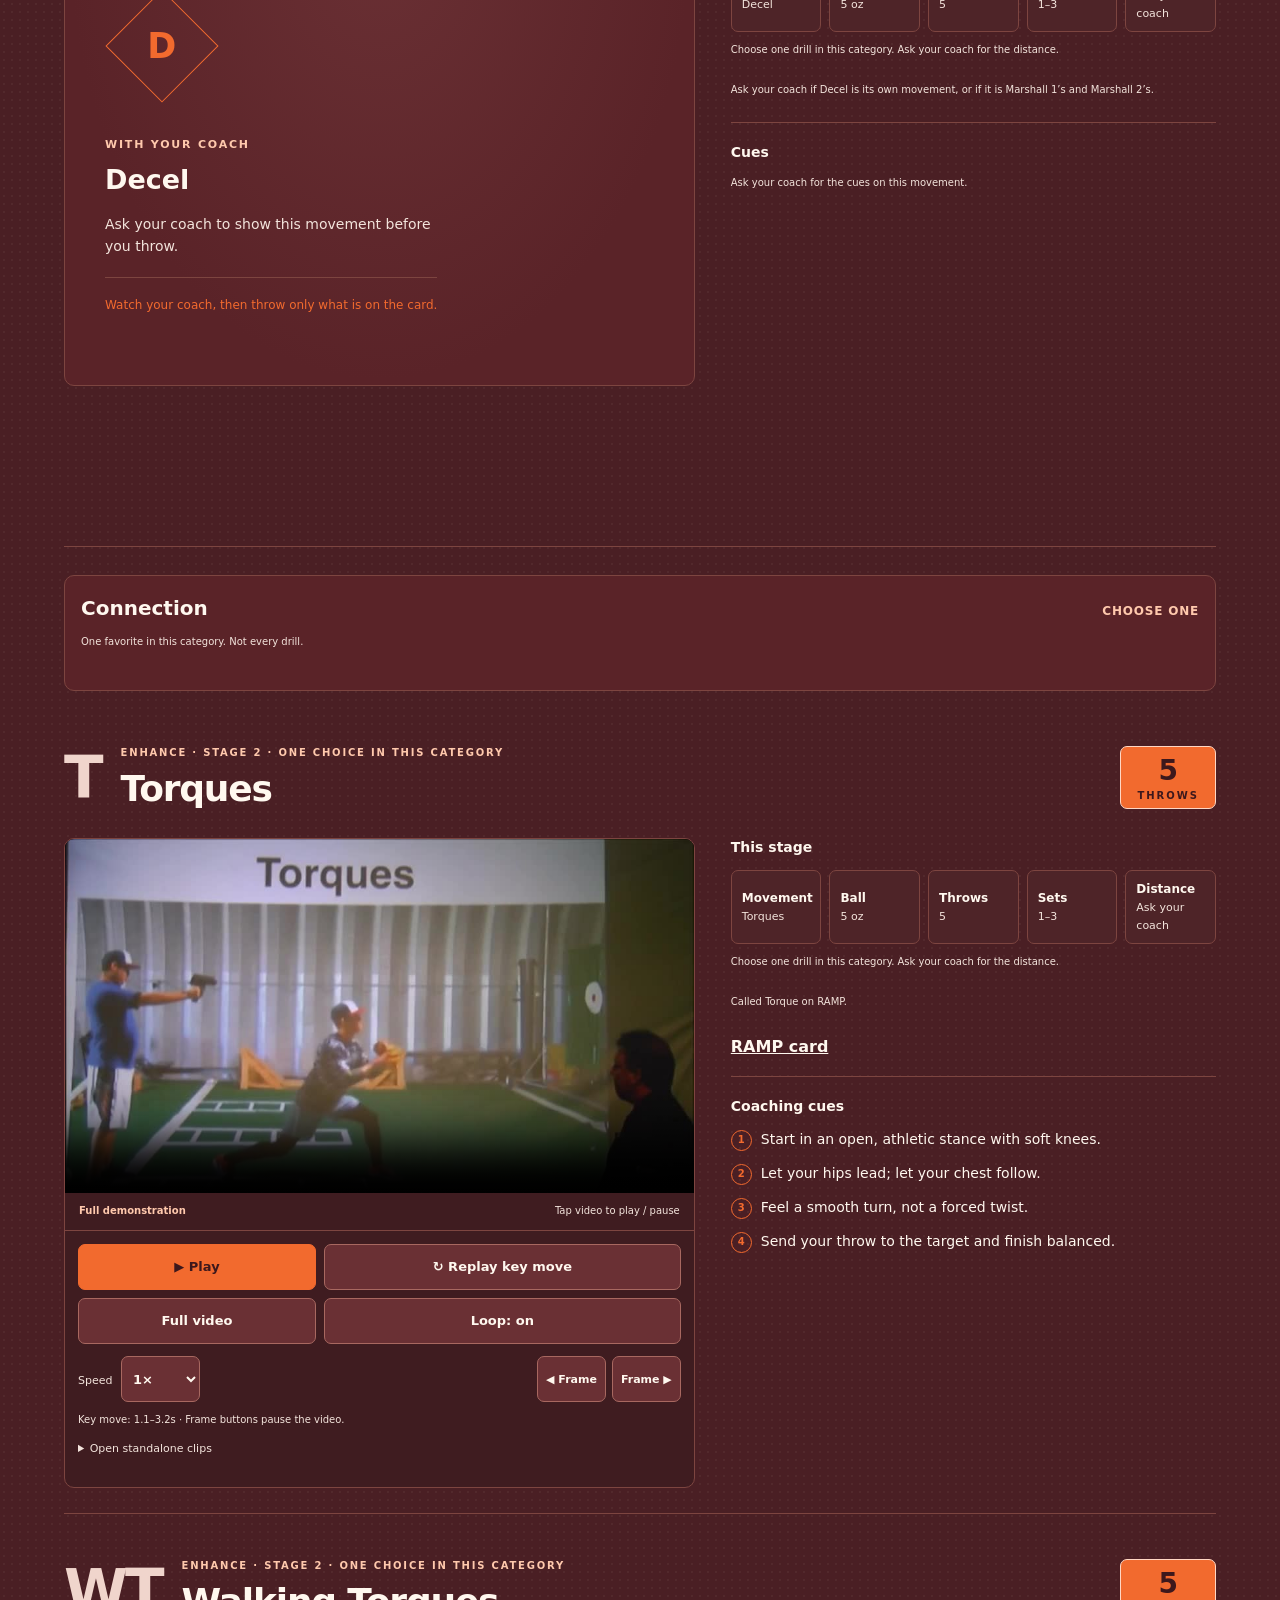
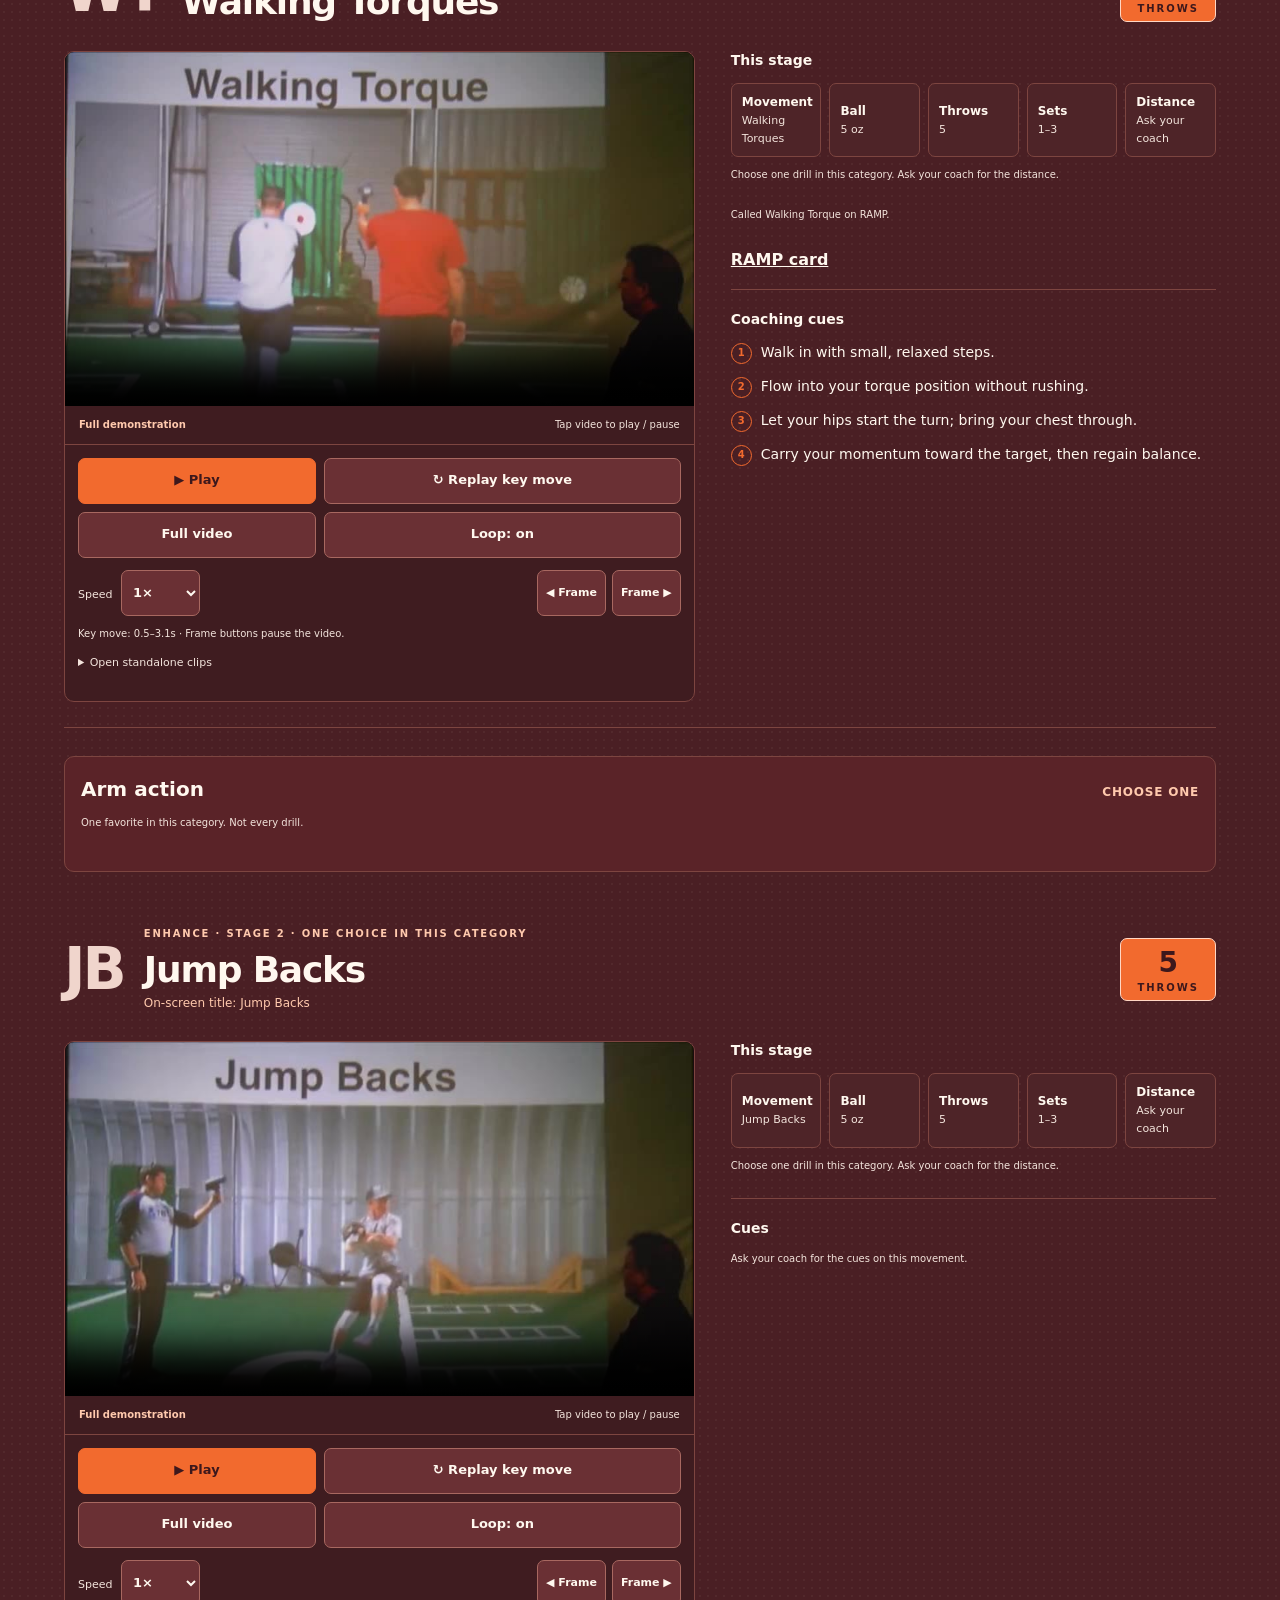
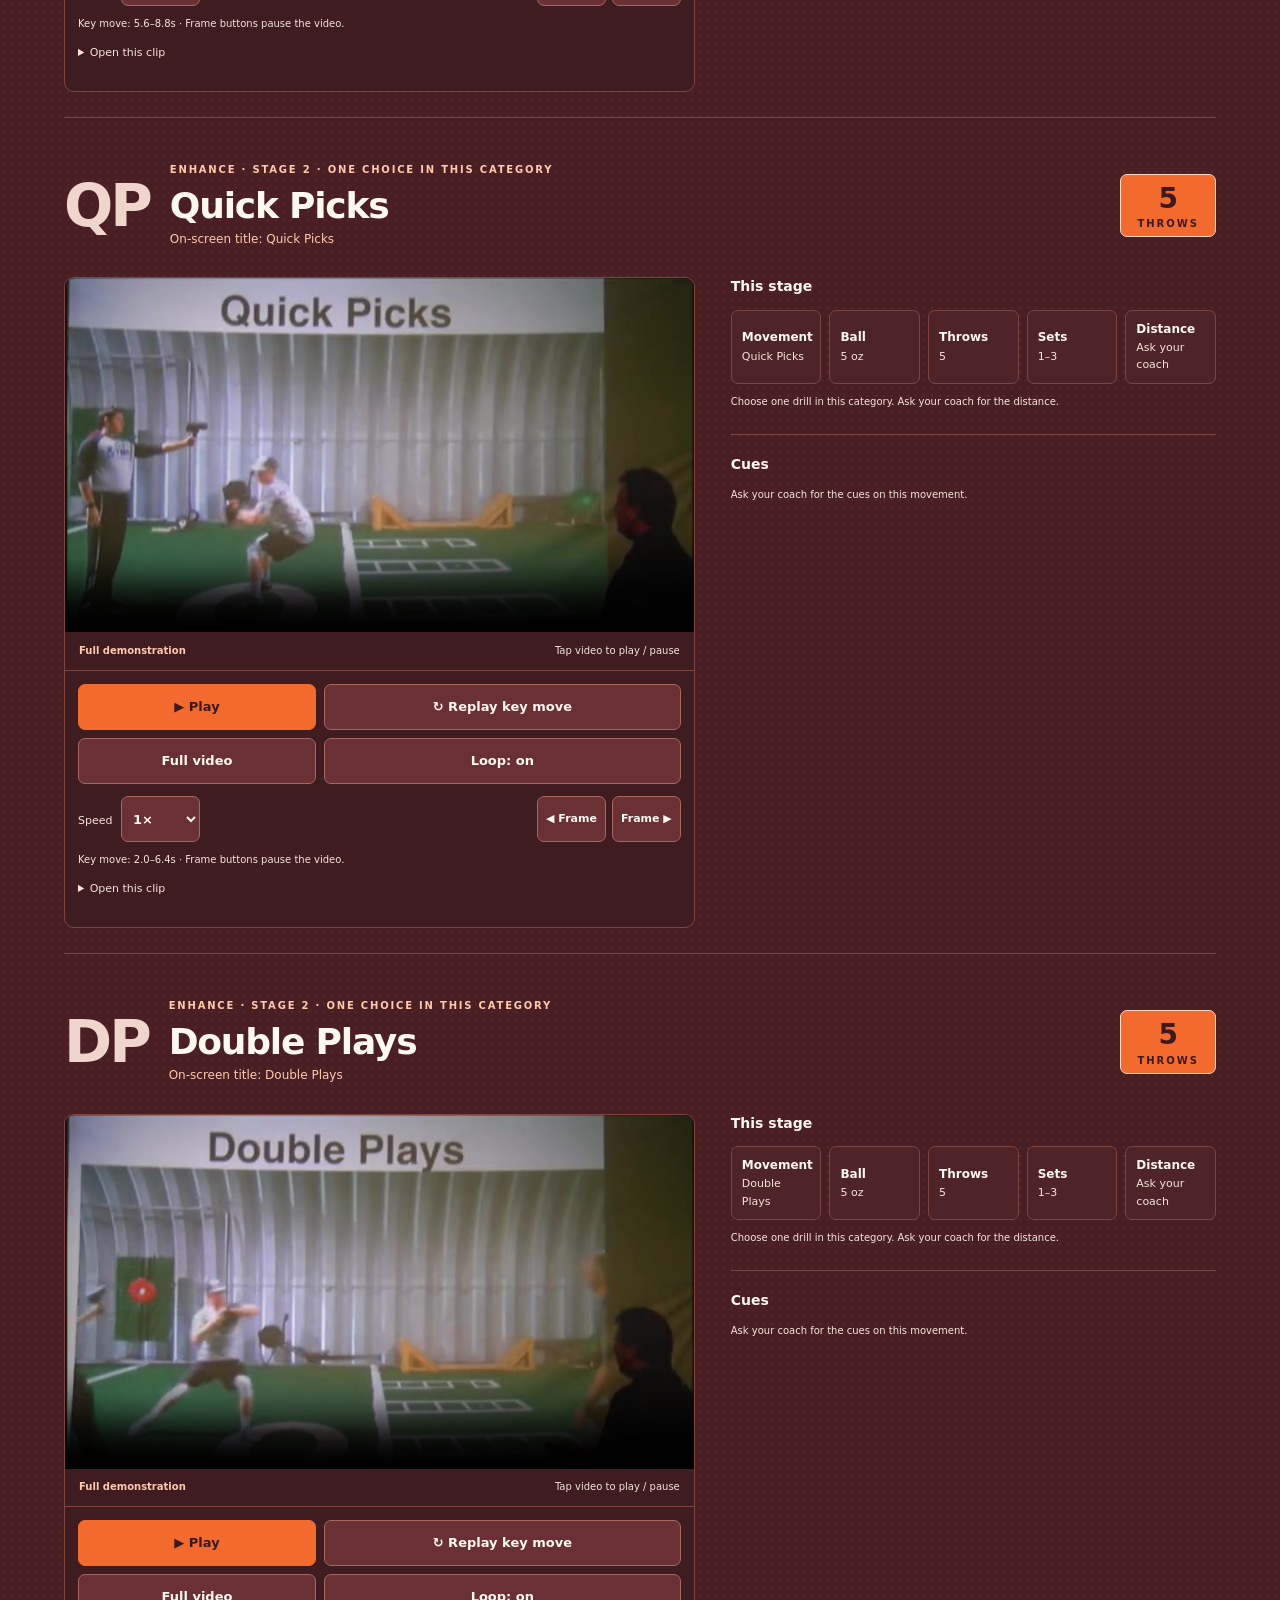
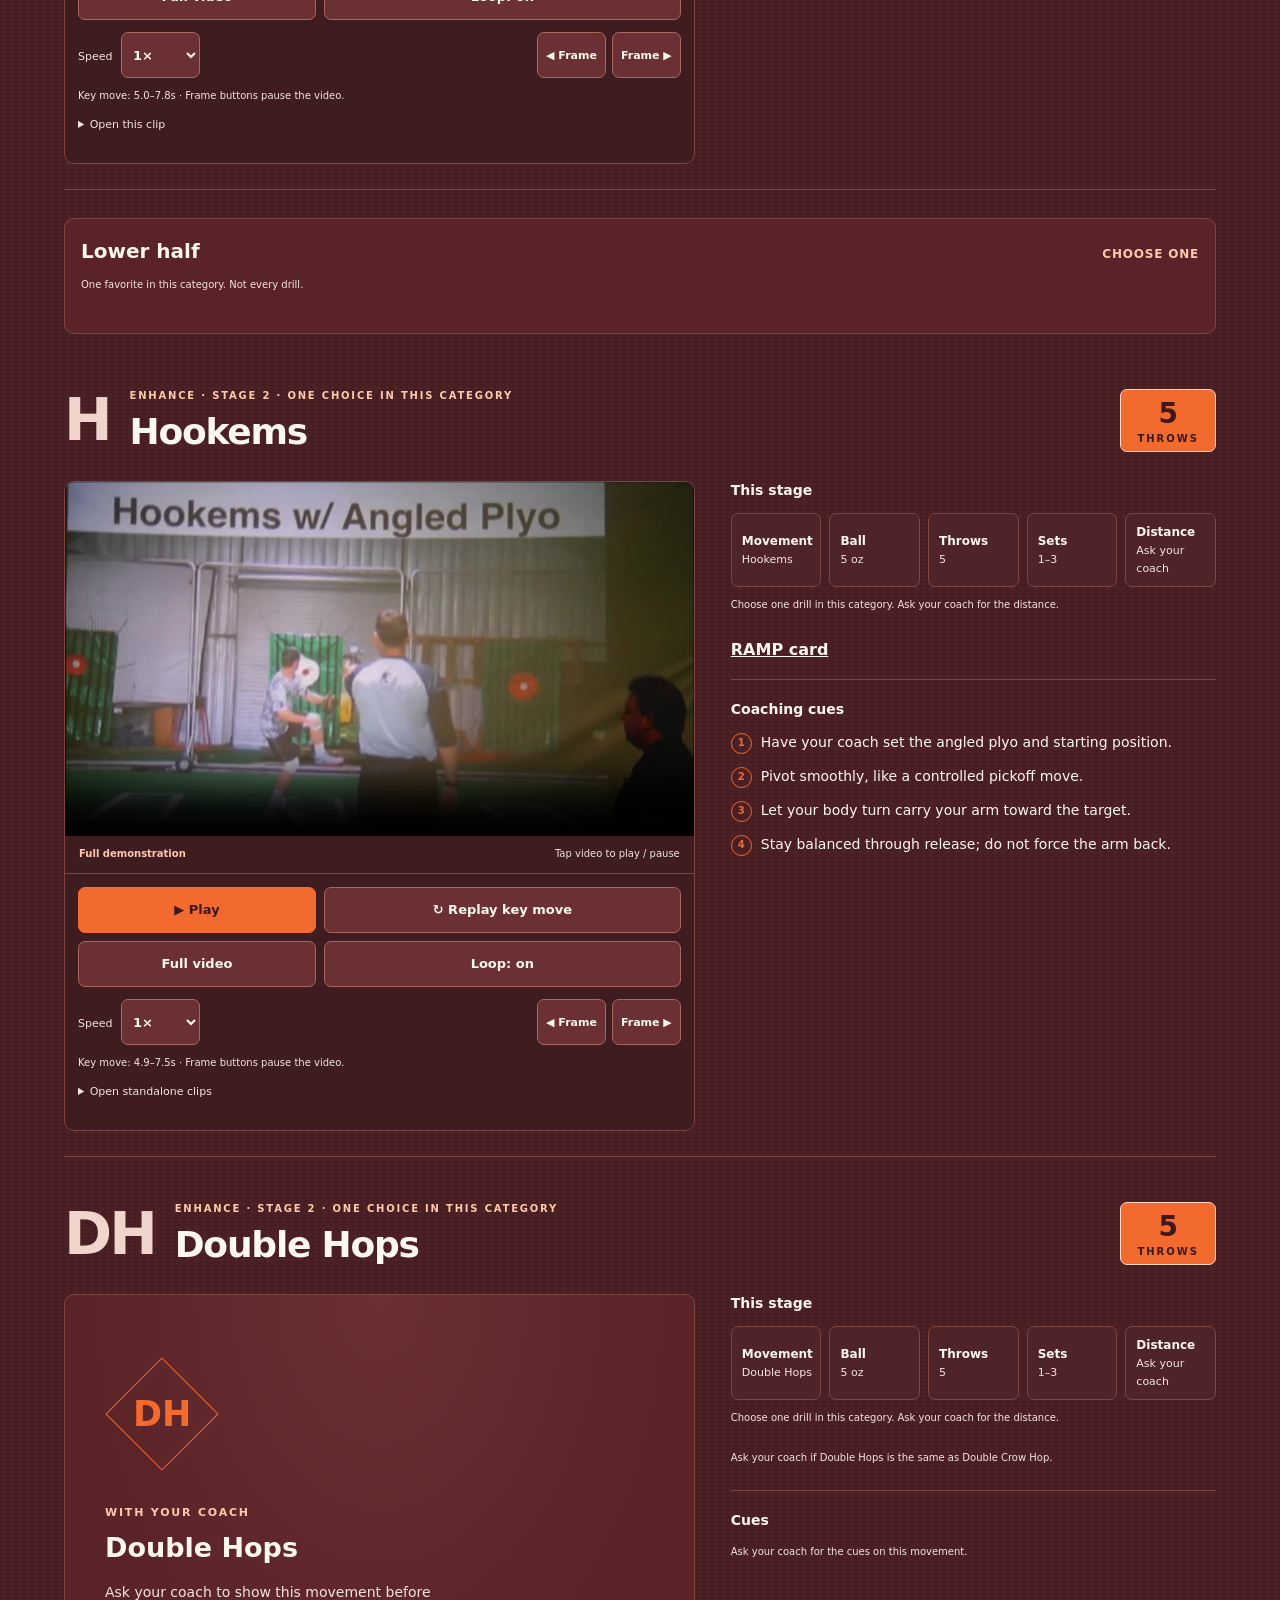
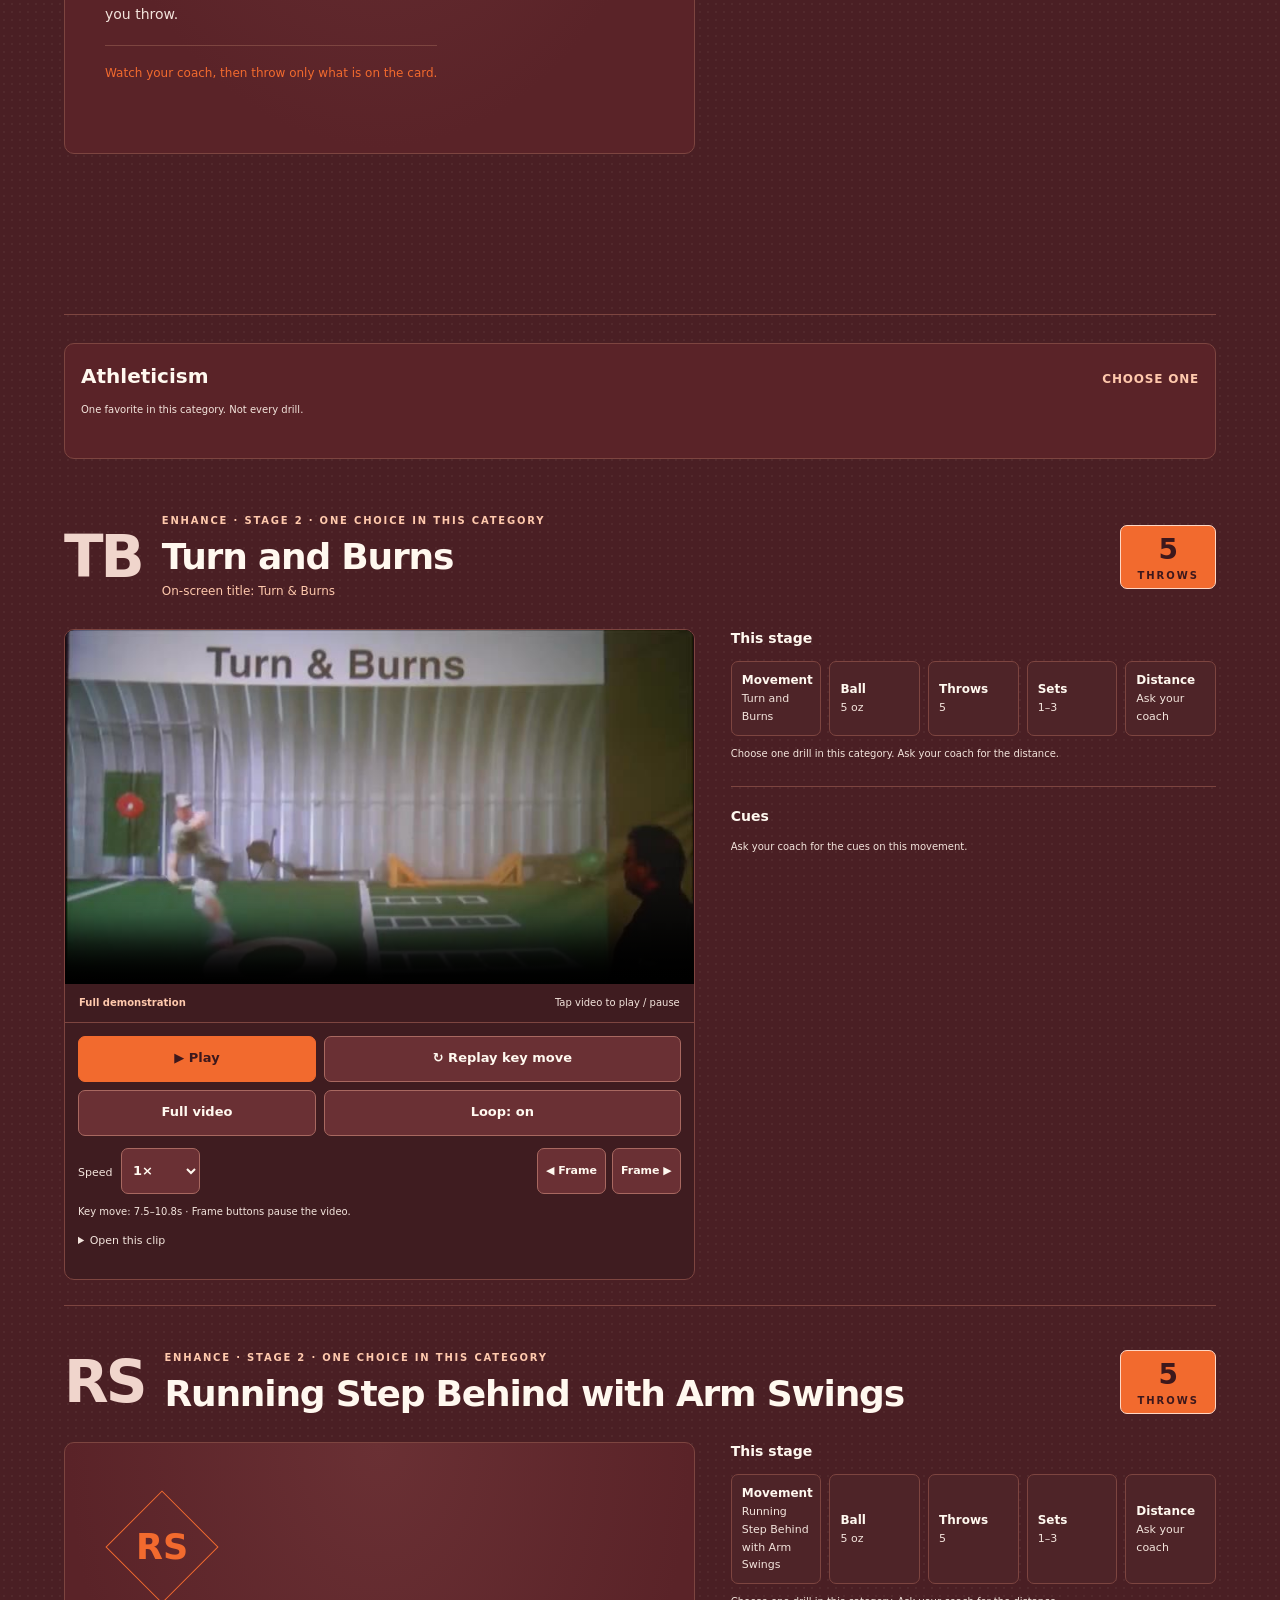
==== commit 7b42ae0b: "Rotate the RAMP pro clips and keep Nolan Ryan on every page Each day still opens with its Nolan Ryan" ====
--- a/index.html
+++ b/index.html
@@ -121,33 +121,33 @@
 </ol>
 <p class="reps-note">Sets for the RAMP cards are on each card. Ball weight: 5 oz.</p>
 </section>
-<div class="mlb-row" data-day-pro="light" hidden><figure class="mlb-clip is-small">
+<div class="mlb-row" data-day-pro="light" hidden><figure class="mlb-clip">
+<figcaption><b>MLB example: Nolan Ryan</b><small>Slow-motion side</small></figcaption>
+<video aria-label="MLB example: Nolan Ryan, slow-motion side" playsinline muted loop preload="none" poster="assets/pro_ryan_slow.jpg"><source src="assets/pro_ryan_slow.mp4" type="video/mp4">Your browser does not support video. <a href="assets/pro_ryan_slow.mp4">Open the clip</a>.</video>
+</figure><figure class="mlb-clip is-small">
 <figcaption><b>MLB example: Sandy Koufax</b><small>Windup</small></figcaption>
 <video aria-label="MLB example: Sandy Koufax, Windup" playsinline muted loop preload="none" poster="assets/pro_koufax_windup.jpg"><source src="assets/pro_koufax_windup.mp4" type="video/mp4">Your browser does not support video. <a href="assets/pro_koufax_windup.mp4">Open the clip</a>.</video>
 </figure><figure class="mlb-clip">
 <figcaption><b>MLB example: Chris Sale</b><small>Open side</small></figcaption>
 <video aria-label="MLB example: Chris Sale, Open side" playsinline muted loop preload="none" poster="assets/pro_sale_side.jpg"><source src="assets/pro_sale_side.mp4" type="video/mp4">Your browser does not support video. <a href="assets/pro_sale_side.mp4">Open the clip</a>.</video>
-</figure><figure class="mlb-clip">
-<figcaption><b>MLB example: Nolan Ryan</b><small>Slow-motion side</small></figcaption>
-<video aria-label="MLB example: Nolan Ryan, slow-motion side" playsinline muted loop preload="none" poster="assets/pro_ryan_slow.jpg"><source src="assets/pro_ryan_slow.mp4" type="video/mp4">Your browser does not support video. <a href="assets/pro_ryan_slow.mp4">Open the clip</a>.</video>
 </figure></div><div class="mlb-row" data-day-pro="medium"><figure class="mlb-clip">
+<figcaption><b>MLB example: Nolan Ryan</b><small>Front</small></figcaption>
+<video aria-label="MLB example: Nolan Ryan, front" playsinline muted loop preload="none" poster="assets/pro_ryan_astros_front.jpg"><source src="assets/pro_ryan_astros_front.mp4" type="video/mp4">Your browser does not support video. <a href="assets/pro_ryan_astros_front.mp4">Open the clip</a>.</video>
+</figure><figure class="mlb-clip">
 <figcaption><b>MLB example: Jacob deGrom</b><small>Side</small></figcaption>
 <video aria-label="MLB example: Jacob deGrom, Side" playsinline muted loop preload="none" poster="assets/pro_degrom_side.jpg"><source src="assets/pro_degrom_side.mp4" type="video/mp4">Your browser does not support video. <a href="assets/pro_degrom_side.mp4">Open the clip</a>.</video>
 </figure><figure class="mlb-clip">
 <figcaption><b>MLB example: Justin Verlander</b><small>Front</small></figcaption>
 <video aria-label="MLB example: Justin Verlander, Front" playsinline muted loop preload="none" poster="assets/pro_verlander_front.jpg"><source src="assets/pro_verlander_front.mp4" type="video/mp4">Your browser does not support video. <a href="assets/pro_verlander_front.mp4">Open the clip</a>.</video>
-</figure><figure class="mlb-clip">
-<figcaption><b>MLB example: Nolan Ryan</b><small>Front</small></figcaption>
-<video aria-label="MLB example: Nolan Ryan, front" playsinline muted loop preload="none" poster="assets/pro_ryan_astros_front.jpg"><source src="assets/pro_ryan_astros_front.mp4" type="video/mp4">Your browser does not support video. <a href="assets/pro_ryan_astros_front.mp4">Open the clip</a>.</video>
 </figure></div><div class="mlb-row" data-day-pro="hard" hidden><figure class="mlb-clip">
+<figcaption><b>MLB example: Nolan Ryan</b><small>Behind the mound</small></figcaption>
+<video aria-label="MLB example: Nolan Ryan, behind the mound" playsinline muted loop preload="none" poster="assets/pro_ryan_behind.jpg"><source src="assets/pro_ryan_behind.mp4" type="video/mp4">Your browser does not support video. <a href="assets/pro_ryan_behind.mp4">Open the clip</a>.</video>
+</figure><figure class="mlb-clip">
 <figcaption><b>MLB example: Joe Kelly</b><small>Open side</small></figcaption>
 <video aria-label="MLB example: Joe Kelly, Open side" playsinline muted loop preload="none" poster="assets/pro_kelly.jpg"><source src="assets/pro_kelly.mp4" type="video/mp4">Your browser does not support video. <a href="assets/pro_kelly.mp4">Open the clip</a>.</video>
 </figure><figure class="mlb-clip">
 <figcaption><b>MLB example: Trevor Rosenthal</b><small>Front</small></figcaption>
 <video aria-label="MLB example: Trevor Rosenthal, Front" playsinline muted loop preload="none" poster="assets/pro_rosenthal_front.jpg"><source src="assets/pro_rosenthal_front.mp4" type="video/mp4">Your browser does not support video. <a href="assets/pro_rosenthal_front.mp4">Open the clip</a>.</video>
-</figure><figure class="mlb-clip">
-<figcaption><b>MLB example: Nolan Ryan</b><small>Behind the mound</small></figcaption>
-<video aria-label="MLB example: Nolan Ryan, behind the mound" playsinline muted loop preload="none" poster="assets/pro_ryan_behind.jpg"><source src="assets/pro_ryan_behind.mp4" type="video/mp4">Your browser does not support video. <a href="assets/pro_ryan_behind.mp4">Open the clip</a>.</video>
 </figure></div>
 <p class="review-line"><span class="review-total" aria-live="polite">0 / 7 reviewed</span></p>
 <section class="drill" id="drill-1" data-days="light medium hard" aria-labelledby="title-1"><div class="drill-heading"><div class="step-number">01</div><div><p class="eyebrow">Step 1 of 7 · Find your arm path</p><h2 id="title-1">Marshall 1’s</h2></div><span class="distance">30<small>feet</small></span></div><div class="drill-grid"><div class="player" data-start="0.4" data-end="2.5">
@@ -231,4 +231,4 @@
 <noscript><p class="callout">ENHANCE Stages 2–5 need JavaScript. RAMP, Stage 1, is still on this page.</p></noscript>
 <div id="stage-panel"><div class="stage-empty"><p>ENHANCE opens on <a href="#stage-2">Stage 2</a>. A coach can also send <a href="#stage-3">#stage-3</a>, <a href="#stage-4">#stage-4</a>, or <a href="#stage-5">#stage-5</a>.</p></div></div>
 </section>
-</main><footer><span class="wordmark">Terriers</span><span>William Byrd Baseball · by SWVA Elevated</span><span>Coach Cameron Cassady</span><button type="button" id="reset">Reset review marks</button><small>Review marks are saved only on this device. They do not track throwing volume or certify readiness.</small></footer><script src="player.js"></script><script src="program-data.js"></script><script src="app.js"></script></body></html>+</main><footer><span class="wordmark">Terriers</span><span>William Byrd Baseball · by SWVA Elevated</span><span>Coach Cameron Cassady</span><button type="button" id="reset">Reset review marks</button><small>Review marks are saved only on this device. They do not track throwing volume or certify readiness.</small></footer><script src="player.js"></script><script src="program-data.js"></script><script src="mlb.js"></script><script src="app.js"></script></body></html>
